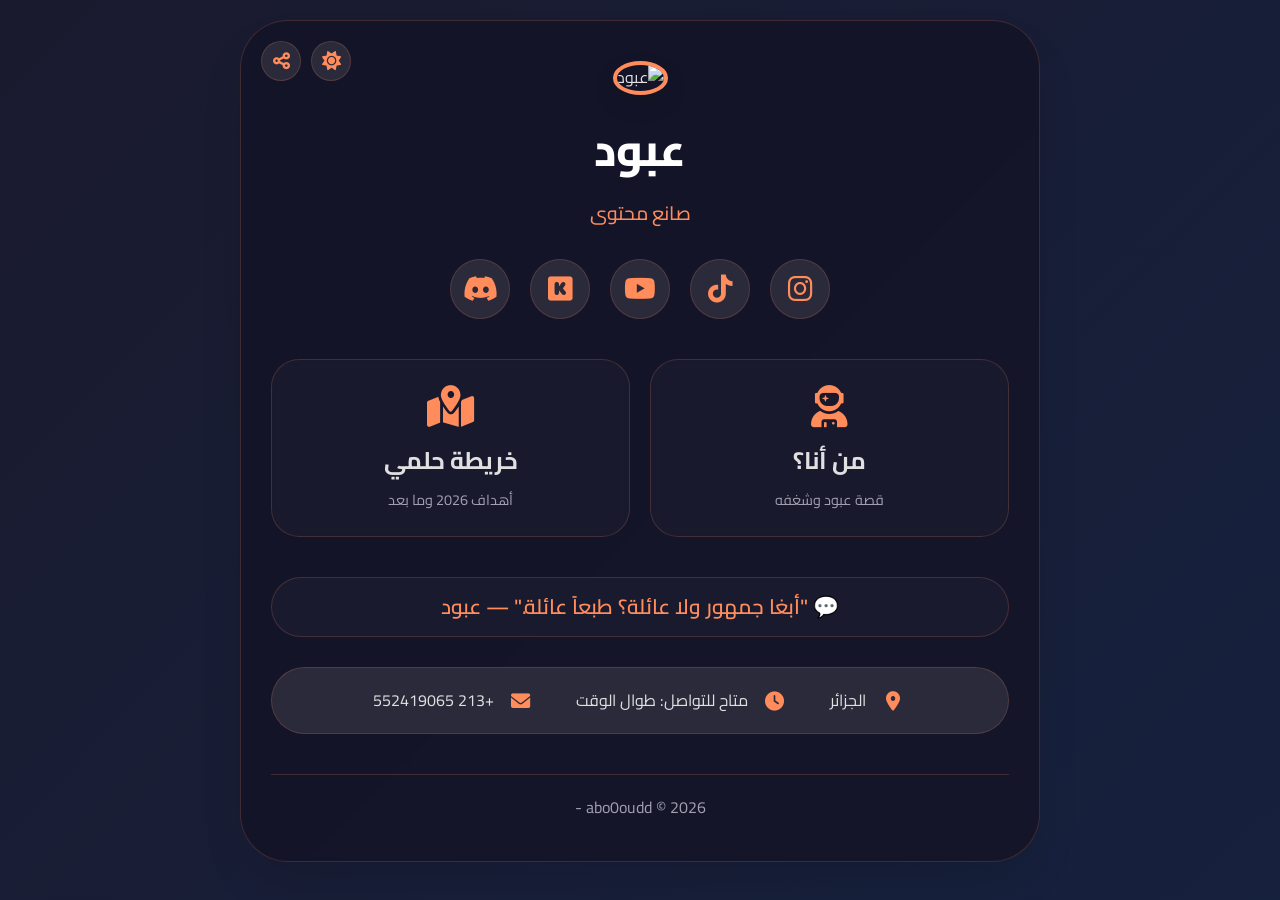
==== index.html @ 94b12038 "Update goal status and text in index.html" ====
<!DOCTYPE html>
<html lang="ar" dir="rtl">
<head>
    <meta charset="UTF-8">
    <meta name="viewport" content="width=device-width, initial-scale=1.0, maximum-scale=1.0, user-scalable=yes">
    <title>عبود • خريطة حلمي</title>
    <link rel="stylesheet" href="https://cdnjs.cloudflare.com/ajax/libs/font-awesome/6.0.0-beta3/css/all.min.css">
    <link href="https://fonts.googleapis.com/css2?family=Cairo:wght@300;400;500;600;700;800&display=swap" rel="stylesheet">
    <style>
        * {
            margin: 0;
            padding: 0;
            box-sizing: border-box;
            transition: background-color 0.3s ease, color 0.2s ease, border-color 0.2s ease;
        }

        :root {
            --bg-gradient-start: #f9f3e6;
            --bg-gradient-end: #fff5eb;
            --container-bg: rgba(255, 255, 255, 0.92);
            --text-color: #2d2a24;
            --title-color: #3b2a1f;
            --accent-color: #b87c4f;
            --accent-hover: #9b623c;
            --card-bg: rgba(255, 245, 237, 0.6);
            --card-border: #ffe0cf;
            --info-bg: #fef7f0;
            --footer-color: #9b8a78;
            --btn-bg: #fff5ed;
            --btn-hover-bg: #b87c4f;
            --btn-hover-color: white;
            --input-bg: white;
            --achieved-color: #2ecc71;
            --pending-color: #f39c12;
        }

        body.dark {
            --bg-gradient-start: #1a1a2e;
            --bg-gradient-end: #16213e;
            --container-bg: rgba(20, 20, 40, 0.9);
            --text-color: #e0e0e0;
            --title-color: #ffffff;
            --accent-color: #ff8c5a;
            --accent-hover: #ffaa77;
            --card-bg: rgba(30, 30, 50, 0.6);
            --card-border: #ff8c5a30;
            --info-bg: #2a2a3a;
            --footer-color: #a0a0b0;
            --btn-bg: #2a2a3a;
            --btn-hover-bg: #ff8c5a;
            --btn-hover-color: #1a1a2e;
            --input-bg: #2a2a3a;
            --achieved-color: #2ecc71;
            --pending-color: #f39c12;
        }

        body {
            font-family: 'Cairo', sans-serif;
            background: linear-gradient(135deg, var(--bg-gradient-start) 0%, var(--bg-gradient-end) 100%);
            color: var(--text-color);
            line-height: 1.6;
            min-height: 100vh;
            padding: 20px;
        }
        .container {
            max-width: 800px;
            margin: 0 auto;
            background: var(--container-bg);
            backdrop-filter: blur(2px);
            border-radius: 48px;
            padding: 40px 30px;
            box-shadow: 0 25px 50px -12px rgba(0, 0, 0, 0.15);
            border: 1px solid var(--card-border);
            position: relative;
        }
        .control-buttons {
            position: absolute;
            top: 20px;
            left: 20px;
            display: flex;
            gap: 10px;
            z-index: 10;
        }
        .ctrl-btn {
            background: var(--btn-bg);
            border: 1px solid var(--card-border);
            border-radius: 50%;
            width: 40px;
            height: 40px;
            display: flex;
            align-items: center;
            justify-content: center;
            cursor: pointer;
            transition: 0.2s;
            color: var(--accent-color);
            font-size: 1.2rem;
        }
        .ctrl-btn:hover {
            background: var(--btn-hover-bg);
            color: var(--btn-hover-color);
            transform: scale(1.05);
        }
        .toast-msg {
            position: fixed;
            bottom: 30px;
            left: 50%;
            transform: translateX(-50%);
            background: var(--accent-color);
            color: white;
            padding: 10px 20px;
            border-radius: 40px;
            font-size: 0.9rem;
            z-index: 1000;
            opacity: 0;
            transition: 0.3s;
            pointer-events: none;
            white-space: nowrap;
        }
        .toast-msg.show {
            opacity: 1;
            bottom: 50px;
        }
        .profile-img {
            text-align: center;
            margin-bottom: 20px;
        }
        .profile-img img {
            width: 130px;
            height: 130px;
            border-radius: 50%;
            object-fit: cover;
            border: 4px solid var(--accent-color);
            box-shadow: 0 10px 25px rgba(0,0,0,0.1);
        }
        .name {
            font-size: 2.8rem;
            font-weight: 800;
            text-align: center;
            color: var(--title-color);
            margin-bottom: 12px;
        }
        .title {
            text-align: center;
            font-size: 1.2rem;
            color: var(--accent-color);
            font-weight: 500;
            margin-bottom: 30px;
        }
        .symbol-buttons {
            display: flex;
            justify-content: center;
            gap: 20px;
            margin: 30px 0 40px;
            flex-wrap: wrap;
        }
        .symbol-btn {
            background: var(--btn-bg);
            width: 60px;
            height: 60px;
            border-radius: 30px;
            display: flex;
            align-items: center;
            justify-content: center;
            font-size: 28px;
            color: var(--accent-color);
            text-decoration: none;
            transition: 0.2s;
            border: 1px solid var(--card-border);
        }
        .symbol-btn:hover {
            transform: translateY(-5px);
            background: var(--btn-hover-bg);
            color: var(--btn-hover-color);
        }
        .sections-grid {
            display: grid;
            grid-template-columns: repeat(2, 1fr);
            gap: 20px;
            margin: 40px 0;
        }
        .section-card {
            background: var(--card-bg);
            backdrop-filter: blur(5px);
            border-radius: 28px;
            padding: 25px 15px;
            text-align: center;
            transition: 0.3s;
            border: 1px solid var(--card-border);
            text-decoration: none;
            color: var(--text-color);
            cursor: pointer;
        }
        .section-card:hover {
            transform: translateY(-8px);
            background: var(--container-bg);
            border-color: var(--accent-color);
        }
        .section-card i {
            font-size: 42px;
            color: var(--accent-color);
            margin-bottom: 15px;
        }
        .section-card h3 {
            font-size: 1.5rem;
            font-weight: 700;
            margin-bottom: 8px;
        }
        .section-card p {
            font-size: 0.9rem;
            color: var(--footer-color);
        }

        /* تصميم جديد لقائمة الأهداف */
        .dream-goals {
            list-style: none;
            padding: 0;
            margin: 20px 0 10px;
        }
        .dream-goals li {
            display: flex;
            align-items: center;
            gap: 15px;
            padding: 16px 20px;
            margin: 12px 0;
            border-radius: 20px;
            background: var(--card-bg);
            border: 1px solid var(--card-border);
            transition: 0.3s;
            font-size: 1.1rem;
            font-weight: 500;
            color: var(--text-color);
        }
        .dream-goals li:hover {
            transform: translateX(-5px);
            border-color: var(--accent-color);
        }
        .goal-icon {
            font-size: 1.8rem;
            min-width: 45px;
            text-align: center;
        }
        .goal-status {
            margin-right: auto;
            font-size: 1.2rem;
            font-weight: 700;
            padding: 4px 14px;
            border-radius: 30px;
            background: var(--btn-bg);
            border: 1px solid var(--card-border);
        }
        .goal-status.achieved {
            color: var(--achieved-color);
            border-color: var(--achieved-color);
            background: rgba(46, 204, 113, 0.15);
        }
        .goal-status.pending {
            color: var(--pending-color);
            border-color: var(--pending-color);
            background: rgba(243, 156, 18, 0.15);
        }
        .goal-text {
            flex: 1;
        }

        .page-signature {
            text-align: center;
            margin: 20px 0 30px;
            font-size: 1.3rem;
            font-weight: 600;
            color: var(--accent-color);
            background: var(--card-bg);
            padding: 12px;
            border-radius: 60px;
            border: 1px solid var(--card-border);
        }
        .info-row {
            display: flex;
            justify-content: center;
            gap: 40px;
            flex-wrap: wrap;
            margin: 30px 0 20px;
            background: var(--info-bg);
            padding: 20px 25px;
            border-radius: 40px;
            border: 1px solid var(--card-border);
        }
        .info-item {
            display: flex;
            align-items: center;
            gap: 12px;
            font-size: 1rem;
            color: var(--text-color);
        }
        .info-item i {
            color: var(--accent-color);
            font-size: 1.2rem;
            width: 30px;
            text-align: center;
        }
        .footer-note {
            text-align: center;
            margin-top: 40px;
            padding-top: 20px;
            border-top: 1px solid var(--card-border);
            color: var(--footer-color);
        }
        .modal-overlay {
            position: fixed;
            top: 0;
            left: 0;
            width: 100%;
            height: 100%;
            background: rgba(0, 0, 0, 0.7);
            backdrop-filter: blur(10px);
            z-index: 1000;
            display: flex;
            align-items: center;
            justify-content: center;
            visibility: hidden;
            opacity: 0;
            transition: all 0.3s ease;
        }
        .modal-overlay.active {
            visibility: visible;
            opacity: 1;
        }
        .modal-card {
            max-width: 550px;
            width: 90%;
            max-height: 85vh;
            overflow-y: auto;
            background: var(--container-bg);
            backdrop-filter: blur(15px);
            border-radius: 48px;
            padding: 30px;
            border: 1px solid var(--card-border);
            box-shadow: 0 30px 50px rgba(0,0,0,0.3);
            text-align: right;
            position: relative;
            animation: fadeInUp 0.3s ease;
            color: var(--text-color);
        }
        @keyframes fadeInUp {
            from { opacity: 0; transform: translateY(30px); }
            to { opacity: 1; transform: translateY(0); }
        }
        .modal-card h2 {
            font-size: 1.8rem;
            color: var(--accent-color);
            margin-bottom: 20px;
            border-right: 5px solid var(--accent-color);
            padding-right: 15px;
        }
        .modal-card p {
            margin-bottom: 15px;
            line-height: 1.8;
            font-size: 1rem;
        }
        .close-modal {
            position: absolute;
            top: 20px;
            left: 25px;
            background: var(--btn-bg);
            width: 40px;
            height: 40px;
            border-radius: 50%;
            display: flex;
            align-items: center;
            justify-content: center;
            font-size: 24px;
            color: var(--accent-color);
            cursor: pointer;
            transition: 0.2s;
            border: 1px solid var(--card-border);
        }
        .close-modal:hover {
            background: var(--accent-color);
            color: white;
        }
        .modal-subtitle {
            color: var(--footer-color);
            font-size: 0.95rem;
            margin-bottom: 20px;
            padding: 10px 15px;
            background: var(--info-bg);
            border-radius: 16px;
            border-right: 3px solid var(--accent-color);
        }
        .stats-summary {
            display: flex;
            gap: 15px;
            justify-content: center;
            margin-top: 20px;
            padding-top: 15px;
            border-top: 1px solid var(--card-border);
        }
        .stats-summary span {
            padding: 6px 18px;
            border-radius: 30px;
            font-size: 0.9rem;
            font-weight: 600;
        }
        .stats-achieved {
            background: rgba(46, 204, 113, 0.2);
            color: var(--achieved-color);
            border: 1px solid var(--achieved-color);
        }
        .stats-pending {
            background: rgba(243, 156, 18, 0.2);
            color: var(--pending-color);
            border: 1px solid var(--pending-color);
        }

        @media (max-width: 600px) {
            .container { padding: 25px 20px; }
            .name { font-size: 2rem; }
            .symbol-btn { width: 50px; height: 50px; font-size: 24px; }
            .sections-grid { grid-template-columns: 1fr; }
            .info-row { flex-direction: column; align-items: center; gap: 15px; }
            .modal-card { padding: 20px; }
            .modal-card h2 { font-size: 1.5rem; }
            .page-signature { font-size: 1rem; }
            .control-buttons { top: 15px; left: 15px; }
            .ctrl-btn { width: 35px; height: 35px; font-size: 1rem; }
            .dream-goals li {
                flex-wrap: wrap;
                gap: 10px;
                padding: 14px 16px;
                font-size: 0.95rem;
            }
            .goal-status { margin-right: 0; }
        }
    </style>
</head>
<body>
    <div class="container">
        <div class="control-buttons">
            <div class="ctrl-btn" id="themeToggle" title="الوضع الليلي/النهاري">
                <i class="fas fa-sun"></i>
            </div>
            <div class="ctrl-btn" id="sharePageBtn" title="مشاركة الصفحة">
                <i class="fas fa-share-alt"></i>
            </div>
        </div>

        <div class="profile-img">
            <img src="https://media.discordapp.net/attachments/1505156287837507584/1522039157856141312/Screenshot_2026-05-15_230207.png?ex=6a58d12d&is=6a577fad&hm=58184cc65aee6c8d6ef867ed0032ad244d992f7fd5884bc4886282d567d57640&=&format=webp&quality=lossless&width=265&height=265" alt="عبود">
        </div>

        <h1 class="name">عبود</h1>
        <div class="title">صانع محتوى</div>

        <div class="symbol-buttons">
            <a href="https://instagram.com/abo0oudd" target="_blank" class="symbol-btn" title="انستقرام"><i class="fab fa-instagram"></i></a>
            <a href="https://tiktok.com/@abo0oudd" target="_blank" class="symbol-btn" title="تيك توك"><i class="fab fa-tiktok"></i></a>
            <a href="https://youtube.com/@abo0oudd?si=5fE-HF7bX-xhn2FG" target="_blank" class="symbol-btn" title="يوتيوب"><i class="fab fa-youtube"></i></a>
            <a href="https://kick.com/abo0oudd" target="_blank" class="symbol-btn" title="كيك"><i class="fab fa-kickstarter"></i></a>
            <a href="https://discord.gg/7Wp4pXuuRX" target="_blank" class="symbol-btn" title="ديسكورد"><i class="fab fa-discord"></i></a>
        </div>

        <div class="sections-grid">
            <div id="aboutBtn" class="section-card">
                <i class="fas fa-user-astronaut"></i>
                <h3>من أنا؟</h3>
                <p>قصة عبود وشغفه</p>
            </div>
            <div id="dreamMapBtn" class="section-card">
                <i class="fas fa-map-marked-alt"></i>
                <h3>خريطة حلمي</h3>
                <p>أهداف 2026 وما بعد</p>
            </div>
        </div>

        <div class="page-signature">
            💬 "أبغا جمهور ولا عائلة؟ طبعاً عائلة." — عبود
        </div>

        <div class="info-row">
            <span class="info-item"><i class="fas fa-map-marker-alt"></i> الجزائر</span>
            <span class="info-item"><i class="fas fa-clock"></i> متاح للتواصل: طوال الوقت</span>
            <span class="info-item"><i class="fas fa-envelope"></i> +213 552419065</span>
        </div>

        <div class="footer-note">
            <span>abo0oudd © 2026 -</span>
        </div>
    </div>

    <!-- نافذة من أنا -->
    <div id="storyModal" class="modal-overlay">
        <div class="modal-card">
            <div class="close-modal" id="closeModalBtn">✕</div>
            <h2>📖 قصة عبود</h2>
            <p>منذ 2016 وأنا أعشق صناعة المحتوى. أول مقطع سويته في ماين كرافت كان يشاهده 3 أشخاص فقط.. وكنت أسعد إنسان بالدنيا.</p>
            <p>ماكنت أعرف المونتاج، ولا الخوارزميات، ولا حتى "فيس كام". كنت طفل يحب يصور ويضحك، وهذا كل شيء.</p>
            <p>سحبت فترة.. ركزت على تعلم المونتاج لحالي، بدون دورات ولا معلم.</p>
            <p>2019 سافرت تركيا، صورت فلوقات كثيرة.. لكن ما نزلت ولا مقطع. كنت أشاهدها أنا وحدي، أضحك على نفسي، وأعيد الكرات.</p>
            <p>2021 اشتريت لابتوب بسيط.. هنا تغير كل شيء.</p>
            <p>بدأت أتعلم البرمجة، وطورت مهاراتي في المونتاج، دخلت عالم جديد. رجعت لليوتيوب 2024، نزلت فيس كام.. لكن مافيه دعم. كنت أتوه، ماعرف وش الخوارزمية، كيف أجذب المشاهد، كيف أوصل.</p>
            <p>قلت: ساتعلم. درست كل شيء عن صناعة المحتوى.</p>
            <p>2025 سويت فيديوهين من أروع اللي صورت بحياتي. كنت طبيعي، ضحكت، تكلمت براحة، المونتاج ممتاز، الطاقة عالية. ماجابوا مشاهدات.. لكني كنت مرتاح. لأني عارف إني تطورت.</p>
            <p>ثم جاءت 2026.</p>
            <p>شخص أتابعه بإعجاب كبير: <strong>يحيى مالك</strong>. اكتشفته 2024، ومن يومها صار مصدر إلهامي. شفته وصل لأرقام عالية، ماشاء الله.. قلت ليش ما أحاول؟</p>
            <p>بديت في التيك توك والانستقرام. والآن؟ أتحسن يوم بعد يوم. الجمهور بدأ يلاحظ، وفيه ناس صارت تنتظر محتواي.</p>
            <p>أنا ماني واصل.. لكني في الطريق.</p>
            <p>وحلمي: أن مايصير متابعيني مجرد أرقام.. بل <strong>عائلة</strong>. عائلة تعرفني، وأعرفهم، نضحك سوى، ونسير سوى.</p>
            <p>لأن المحتوى بالنسبة لي مو بس فيديوهات.. هو حياة.</p>
            <p>أنا عبود. أحب اللعب، والتصوير. وأكيد تحبوني إذا عرفتوني.</p>
            <p>هذي قصتي للآن. والباقي بيصير.</p>
        </div>
    </div>

    <!-- نافذة خريطة حلمي - بتصميم جديد ومميز -->
    <div id="dreamModal" class="modal-overlay">
        <div class="modal-card">
            <div class="close-modal" id="closeDreamModalBtn">✕</div>
            <h2>🗺️ خريطة حلمي 2026</h2>
            <div class="modal-subtitle">
                🏆 رحلتي نحو تحقيق الأهداف — كل خطوة تقربني أكثر
            </div>

            <ul class="dream-goals">
                <li>
                    <span class="goal-icon">👥</span>
                    <span class="goal-text">2,000 متابع</span>
                    <span class="goal-status achieved">✅ تم</span>
                </li>
                <li>
                    <span class="goal-icon">👥</span>
                    <span class="goal-text">4,000 متابع</span>
                    <span class="goal-status achieved">✅ تم</span>
                </li>
                <li>
                    <span class="goal-icon">👥</span>
                    <span class="goal-text">6,000 متابع</span>
                    <span class="goal-status pending">⏳ قيد الإنجاز</span>
                </li>
                <li>
                    <span class="goal-icon">👥</span>
                    <span class="goal-text">8,000 متابع</span>
                    <span class="goal-status pending">⏳ قيد الإنجاز</span>
                </li>
                <li>
                    <span class="goal-icon">👥</span>
                    <span class="goal-text">10,000 متابع</span>
                    <span class="goal-status pending">⏳ قيد الإنجاز</span>
                </li>
                <li>
                    <span class="goal-icon">🎬</span>
                    <span class="goal-text">أول مليون مشاهدة</span>
                    <span class="goal-status achieved">✅ تم</span>
                </li>
                <li>
                    <span class="goal-icon">❤️</span>
                    <span class="goal-text">أول 50 ألف لايك</span>
                    <span class="goal-status pending">✅ تم</span>
                </li>
                <li>
                    <span class="goal-icon">❤️</span>
                    <span class="goal-text">أول 100 ألف لايك</span>
                    <span class="goal-status pending">⏳ قيد الإنجاز</span>
                </li>
                <li>
                    <span class="goal-icon">📢</span>
                    <span class="goal-text">أول إعلان</span>
                    <span class="goal-status pending">⏳ قيد الإنجاز</span>
                </li>
            </ul>

            <div class="stats-summary">
                <span class="stats-achieved">✅ تم تحقيق 3</span>
                <span class="stats-pending">⏳ متبقي 5</span>
            </div>
        </div>
    </div>

    <div id="toastMsg" class="toast-msg">✅ تم نسخ الرابط!</div>

    <script>
        document.addEventListener('DOMContentLoaded', function() {
            // === 1. الوضع الليلي هو الافتراضي ===
            document.body.classList.add('dark');
            localStorage.setItem('theme', 'dark');
            const themeToggle = document.getElementById('themeToggle');
            themeToggle.innerHTML = '<i class="fas fa-sun"></i>';

            themeToggle.addEventListener('click', function() {
                document.body.classList.toggle('dark');
                if (document.body.classList.contains('dark')) {
                    localStorage.setItem('theme', 'dark');
                    themeToggle.innerHTML = '<i class="fas fa-sun"></i>';
                } else {
                    localStorage.setItem('theme', 'light');
                    themeToggle.innerHTML = '<i class="fas fa-moon"></i>';
                }
            });

            // === 2. مشاركة الصفحة ===
            const shareBtn = document.getElementById('sharePageBtn');
            const toast = document.getElementById('toastMsg');
            shareBtn.addEventListener('click', function() {
                const url = window.location.href;
                if (navigator.clipboard) {
                    navigator.clipboard.writeText(url).then(function() {
                        toast.classList.add('show');
                        setTimeout(function() {
                            toast.classList.remove('show');
                        }, 2000);
                    }).catch(function() {
                        alert('تعذر نسخ الرابط، حاول يدوياً');
                    });
                } else {
                    alert('تعذر نسخ الرابط، حاول يدوياً');
                }
            });

            // === 3. نافذة "من أنا؟" ===
            const storyModal = document.getElementById('storyModal');
            const aboutBtn = document.getElementById('aboutBtn');
            const closeModalBtn = document.getElementById('closeModalBtn');

            aboutBtn.addEventListener('click', function(e) {
                e.preventDefault();
                storyModal.classList.add('active');
            });

            closeModalBtn.addEventListener('click', function() {
                storyModal.classList.remove('active');
            });

            // === 4. نافذة "خريطة حلمي" ===
            const dreamModal = document.getElementById('dreamModal');
            const dreamMapBtn = document.getElementById('dreamMapBtn');
            const closeDreamModalBtn = document.getElementById('closeDreamModalBtn');

            dreamMapBtn.addEventListener('click', function(e) {
                e.preventDefault();
                dreamModal.classList.add('active');
            });

            closeDreamModalBtn.addEventListener('click', function() {
                dreamModal.classList.remove('active');
            });

            // === 5. إغلاق النوافذ من الخارج ===
            window.addEventListener('click', function(e) {
                if (e.target === storyModal) {
                    storyModal.classList.remove('active');
                }
                if (e.target === dreamModal) {
                    dreamModal.classList.remove('active');
                }
            });
        });
    </script>
</body>
</html>
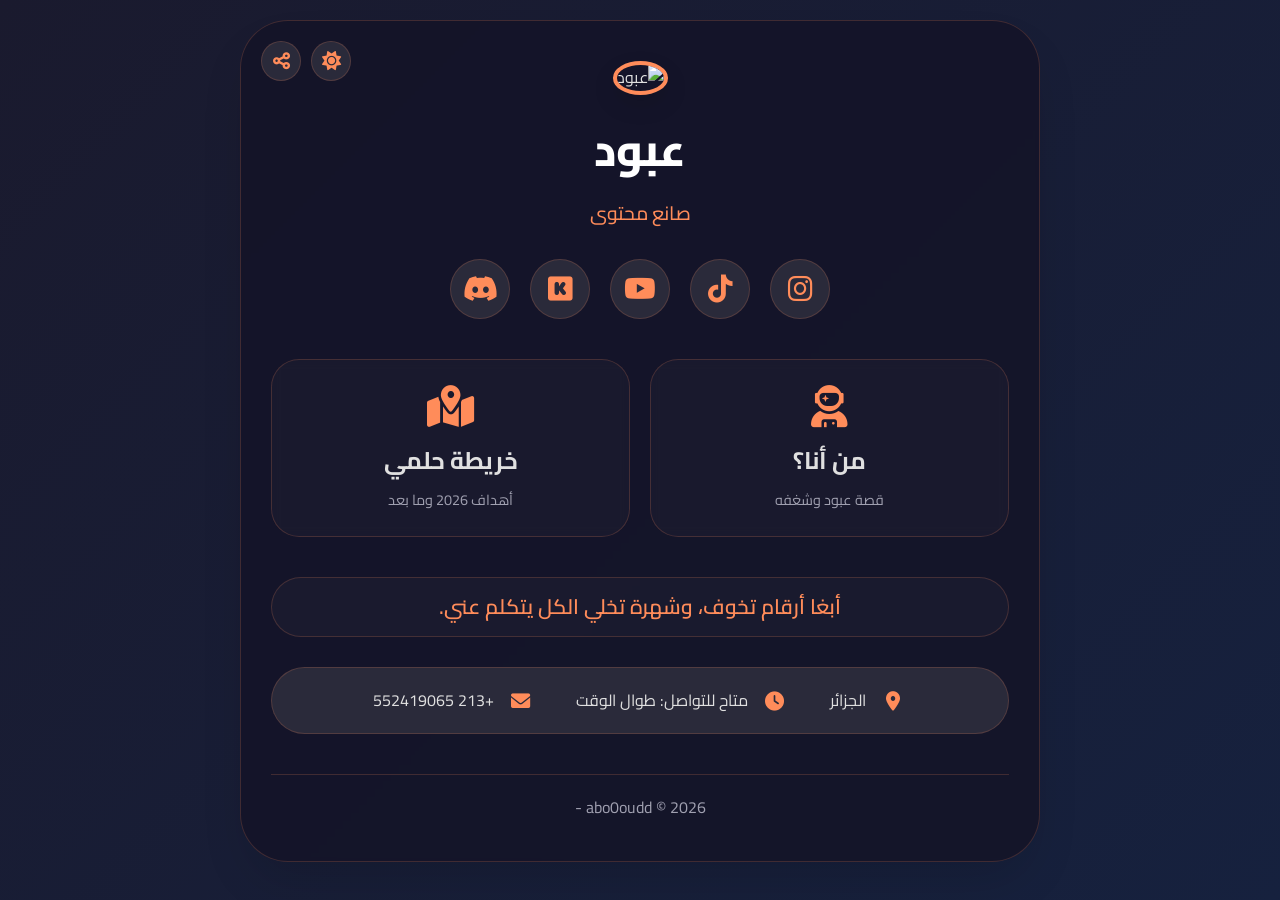
==== commit ac440812: "Update index.html" ====
--- a/index.html
+++ b/index.html
@@ -472,7 +472,7 @@
         </div>
 
         <div class="page-signature">
-            💬 "أبغا جمهور ولا عائلة؟ طبعاً عائلة." — عبود
+         أبغا أرقام تخوف، وشهرة تخلي الكل يتكلم عني.
         </div>
 
         <div class="info-row">
@@ -553,7 +553,7 @@
                 <li>
                     <span class="goal-icon">❤️</span>
                     <span class="goal-text">أول 50 ألف لايك</span>
-                    <span class="goal-status pending">✅ تم</span>
+                    <span class="goal-status achieved">✅ تم</span>
                 </li>
                 <li>
                     <span class="goal-icon">❤️</span>
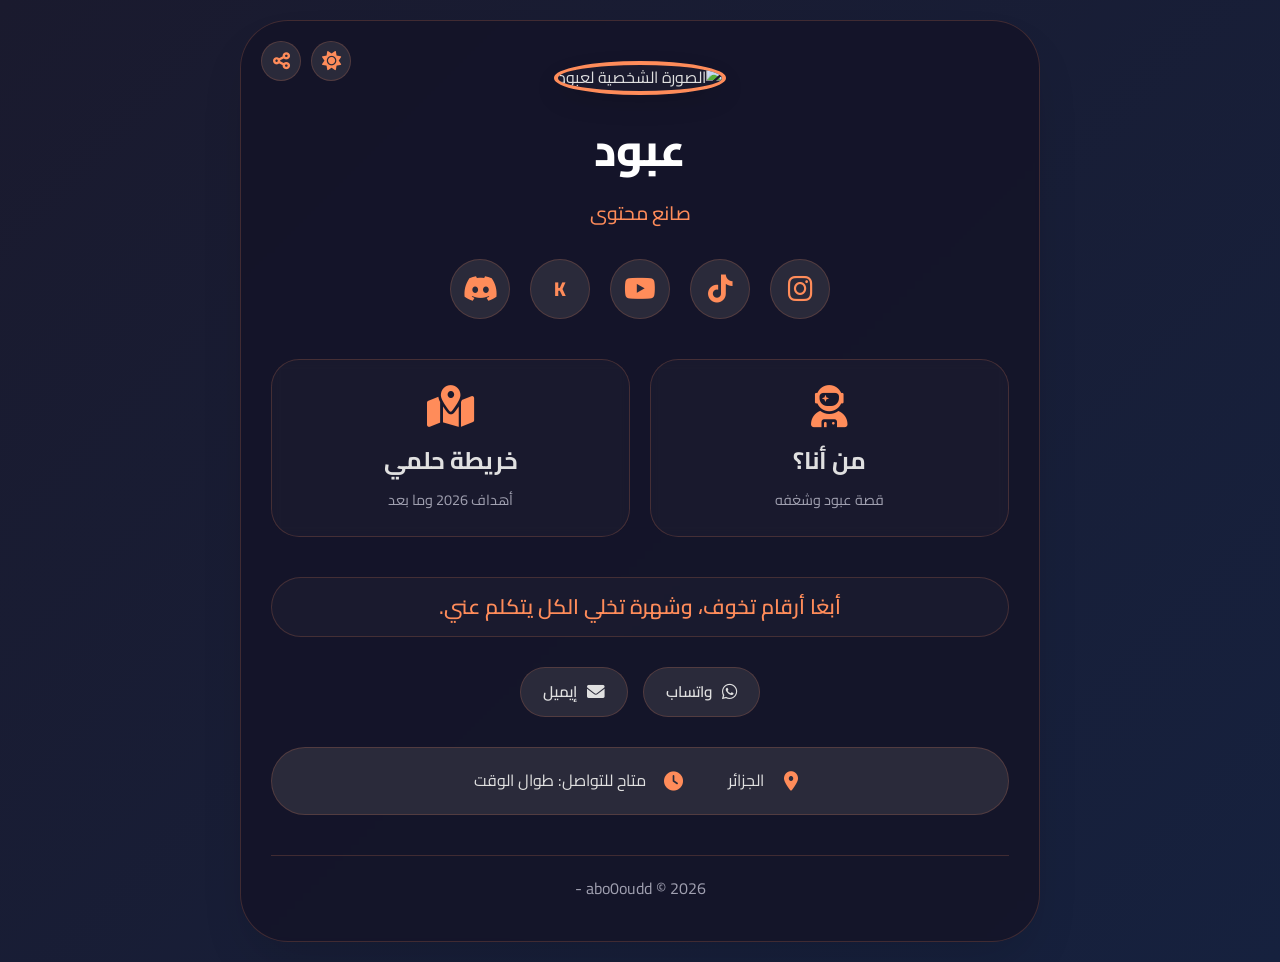
==== commit 793a2699: "Update index.html" ====
--- a/index.html
+++ b/index.html
@@ -4,6 +4,17 @@
     <meta charset="UTF-8">
     <meta name="viewport" content="width=device-width, initial-scale=1.0, maximum-scale=1.0, user-scalable=yes">
     <title>عبود • خريطة حلمي</title>
+
+    <!-- ===== Favicon ===== -->
+    <link rel="icon" href="favicon.png" type="image/png">
+
+    <!-- ===== Open Graph (معاينة المشاركة في واتساب/تويتر/ديسكورد...) ===== -->
+    <meta property="og:title" content="عبود • صانع محتوى">
+    <meta property="og:description" content="أبغا أرقام تخوف، وشهرة تخلي الكل يتكلم عني. تابع رحلتي وخريطة حلمي 2026.">
+    <meta property="og:image" content="https://i.postimg.cc/KcVqtCFL/image.png">
+    <meta property="og:type" content="website">
+    <meta name="twitter:card" content="summary_large_image">
+
     <link rel="stylesheet" href="https://cdnjs.cloudflare.com/ajax/libs/font-awesome/6.0.0-beta3/css/all.min.css">
     <link href="https://fonts.googleapis.com/css2?family=Cairo:wght@300;400;500;600;700;800&display=swap" rel="stylesheet">
     <style>
@@ -100,6 +111,13 @@
             color: var(--btn-hover-color);
             transform: scale(1.05);
         }
+        .ctrl-btn:focus-visible,
+        .symbol-btn:focus-visible,
+        .section-card:focus-visible,
+        .contact-btn:focus-visible {
+            outline: 3px solid var(--accent-color);
+            outline-offset: 3px;
+        }
         .toast-msg {
             position: fixed;
             bottom: 30px;
@@ -131,6 +149,7 @@
             object-fit: cover;
             border: 4px solid var(--accent-color);
             box-shadow: 0 10px 25px rgba(0,0,0,0.1);
+            background: var(--card-bg);
         }
         .name {
             font-size: 2.8rem;
@@ -171,6 +190,11 @@
             transform: translateY(-5px);
             background: var(--btn-hover-bg);
             color: var(--btn-hover-color);
+        }
+        .symbol-btn.kick-btn {
+            font-weight: 800;
+            font-size: 20px;
+            font-style: normal;
         }
         .sections-grid {
             display: grid;
@@ -210,7 +234,7 @@
             color: var(--footer-color);
         }
 
-        /* تصميم جديد لقائمة الأهداف */
+        /* قائمة الأهداف */
         .dream-goals {
             list-style: none;
             padding: 0;
@@ -297,6 +321,38 @@
             width: 30px;
             text-align: center;
         }
+
+        /* أزرار تواصل آمنة بدل عرض الرقم كنص */
+        .contact-actions {
+            display: flex;
+            justify-content: center;
+            gap: 15px;
+            flex-wrap: wrap;
+            margin: 25px 0 10px;
+        }
+        .contact-btn {
+            display: flex;
+            align-items: center;
+            gap: 10px;
+            padding: 12px 22px;
+            border-radius: 40px;
+            background: var(--btn-bg);
+            border: 1px solid var(--card-border);
+            color: var(--text-color);
+            text-decoration: none;
+            font-weight: 600;
+            font-size: 0.95rem;
+            transition: 0.2s;
+        }
+        .contact-btn:hover {
+            background: var(--btn-hover-bg);
+            color: var(--btn-hover-color);
+            transform: translateY(-3px);
+        }
+        .contact-btn i {
+            font-size: 1.1rem;
+        }
+
         .footer-note {
             text-align: center;
             margin-top: 40px;
@@ -429,42 +485,47 @@
                 font-size: 0.95rem;
             }
             .goal-status { margin-right: 0; }
+            .contact-btn { width: 100%; justify-content: center; }
+        }
+
+        @media (prefers-reduced-motion: reduce) {
+            * { animation: none !important; transition: none !important; }
         }
     </style>
 </head>
 <body>
     <div class="container">
         <div class="control-buttons">
-            <div class="ctrl-btn" id="themeToggle" title="الوضع الليلي/النهاري">
+            <div class="ctrl-btn" id="themeToggle" role="button" tabindex="0" aria-label="تبديل الوضع الليلي/النهاري" title="الوضع الليلي/النهاري">
                 <i class="fas fa-sun"></i>
             </div>
-            <div class="ctrl-btn" id="sharePageBtn" title="مشاركة الصفحة">
+            <div class="ctrl-btn" id="sharePageBtn" role="button" tabindex="0" aria-label="مشاركة الصفحة" title="مشاركة الصفحة">
                 <i class="fas fa-share-alt"></i>
             </div>
         </div>
 
         <div class="profile-img">
-            <img src="https://media.discordapp.net/attachments/1505156287837507584/1522039157856141312/Screenshot_2026-05-15_230207.png?ex=6a58d12d&is=6a577fad&hm=58184cc65aee6c8d6ef867ed0032ad244d992f7fd5884bc4886282d567d57640&=&format=webp&quality=lossless&width=265&height=265" alt="عبود">
+            <img src="https://i.postimg.cc/KcVqtCFL/image.png" alt="الصورة الشخصية لعبود">
         </div>
 
         <h1 class="name">عبود</h1>
         <div class="title">صانع محتوى</div>
 
         <div class="symbol-buttons">
-            <a href="https://instagram.com/abo0oudd" target="_blank" class="symbol-btn" title="انستقرام"><i class="fab fa-instagram"></i></a>
-            <a href="https://tiktok.com/@abo0oudd" target="_blank" class="symbol-btn" title="تيك توك"><i class="fab fa-tiktok"></i></a>
-            <a href="https://youtube.com/@abo0oudd?si=5fE-HF7bX-xhn2FG" target="_blank" class="symbol-btn" title="يوتيوب"><i class="fab fa-youtube"></i></a>
-            <a href="https://kick.com/abo0oudd" target="_blank" class="symbol-btn" title="كيك"><i class="fab fa-kickstarter"></i></a>
-            <a href="https://discord.gg/7Wp4pXuuRX" target="_blank" class="symbol-btn" title="ديسكورد"><i class="fab fa-discord"></i></a>
+            <a href="https://instagram.com/abo0oudd" target="_blank" rel="noopener noreferrer" class="symbol-btn" title="انستقرام" aria-label="انستقرام"><i class="fab fa-instagram"></i></a>
+            <a href="https://tiktok.com/@abo0oudd" target="_blank" rel="noopener noreferrer" class="symbol-btn" title="تيك توك" aria-label="تيك توك"><i class="fab fa-tiktok"></i></a>
+            <a href="https://youtube.com/@abo0oudd?si=5fE-HF7bX-xhn2FG" target="_blank" rel="noopener noreferrer" class="symbol-btn" title="يوتيوب" aria-label="يوتيوب"><i class="fab fa-youtube"></i></a>
+            <a href="https://kick.com/abo0oudd" target="_blank" rel="noopener noreferrer" class="symbol-btn kick-btn" title="كيك" aria-label="كيك">K</a>
+            <a href="https://discord.gg/7Wp4pXuuRX" target="_blank" rel="noopener noreferrer" class="symbol-btn" title="ديسكورد" aria-label="ديسكورد"><i class="fab fa-discord"></i></a>
         </div>
 
         <div class="sections-grid">
-            <div id="aboutBtn" class="section-card">
+            <div id="aboutBtn" class="section-card" role="button" tabindex="0">
                 <i class="fas fa-user-astronaut"></i>
                 <h3>من أنا؟</h3>
                 <p>قصة عبود وشغفه</p>
             </div>
-            <div id="dreamMapBtn" class="section-card">
+            <div id="dreamMapBtn" class="section-card" role="button" tabindex="0">
                 <i class="fas fa-map-marked-alt"></i>
                 <h3>خريطة حلمي</h3>
                 <p>أهداف 2026 وما بعد</p>
@@ -475,10 +536,19 @@
          أبغا أرقام تخوف، وشهرة تخلي الكل يتكلم عني.
         </div>
 
+        <!-- ===== أزرار تواصل آمنة بدل عرض الرقم كنص ===== -->
+        <div class="contact-actions">
+            <a href="https://wa.me/213552419065" target="_blank" rel="noopener noreferrer" class="contact-btn">
+                <i class="fab fa-whatsapp"></i> واتساب
+            </a>
+            <a href="mailto:contact@example.com" class="contact-btn">
+                <i class="fas fa-envelope"></i> إيميل
+            </a>
+        </div>
+
         <div class="info-row">
             <span class="info-item"><i class="fas fa-map-marker-alt"></i> الجزائر</span>
             <span class="info-item"><i class="fas fa-clock"></i> متاح للتواصل: طوال الوقت</span>
-            <span class="info-item"><i class="fas fa-envelope"></i> +213 552419065</span>
         </div>
 
         <div class="footer-note">
@@ -489,7 +559,7 @@
     <!-- نافذة من أنا -->
     <div id="storyModal" class="modal-overlay">
         <div class="modal-card">
-            <div class="close-modal" id="closeModalBtn">✕</div>
+            <div class="close-modal" id="closeModalBtn" role="button" tabindex="0" aria-label="إغلاق">✕</div>
             <h2>📖 قصة عبود</h2>
             <p>منذ 2016 وأنا أعشق صناعة المحتوى. أول مقطع سويته في ماين كرافت كان يشاهده 3 أشخاص فقط.. وكنت أسعد إنسان بالدنيا.</p>
             <p>ماكنت أعرف المونتاج، ولا الخوارزميات، ولا حتى "فيس كام". كنت طفل يحب يصور ويضحك، وهذا كل شيء.</p>
@@ -510,10 +580,10 @@
         </div>
     </div>
 
-    <!-- نافذة خريطة حلمي - بتصميم جديد ومميز -->
+    <!-- نافذة خريطة حلمي -->
     <div id="dreamModal" class="modal-overlay">
         <div class="modal-card">
-            <div class="close-modal" id="closeDreamModalBtn">✕</div>
+            <div class="close-modal" id="closeDreamModalBtn" role="button" tabindex="0" aria-label="إغلاق">✕</div>
             <h2>🗺️ خريطة حلمي 2026</h2>
             <div class="modal-subtitle">
                 🏆 رحلتي نحو تحقيق الأهداف — كل خطوة تقربني أكثر
@@ -568,50 +638,61 @@
             </ul>
 
             <div class="stats-summary">
-                <span class="stats-achieved">✅ تم تحقيق 3</span>
+                <span class="stats-achieved">✅ تم تحقيق 4</span>
                 <span class="stats-pending">⏳ متبقي 5</span>
             </div>
         </div>
     </div>
 
-    <div id="toastMsg" class="toast-msg">✅ تم نسخ الرابط!</div>
+    <div id="toastMsg" class="toast-msg" role="status" aria-live="polite">✅ تم نسخ الرابط!</div>
 
     <script>
         document.addEventListener('DOMContentLoaded', function() {
-            // === 1. الوضع الليلي هو الافتراضي ===
-            document.body.classList.add('dark');
-            localStorage.setItem('theme', 'dark');
+            // === 1. الوضع الليلي/النهاري — يقرأ القيمة المحفوظة بدل ما يفرض الوضع الليلي دايماً ===
             const themeToggle = document.getElementById('themeToggle');
-            themeToggle.innerHTML = '<i class="fas fa-sun"></i>';
-
-            themeToggle.addEventListener('click', function() {
-                document.body.classList.toggle('dark');
-                if (document.body.classList.contains('dark')) {
-                    localStorage.setItem('theme', 'dark');
+            const savedTheme = localStorage.getItem('theme') || 'dark'; // الافتراضي: ليلي أول مرة فقط
+
+            function applyTheme(theme) {
+                if (theme === 'dark') {
+                    document.body.classList.add('dark');
                     themeToggle.innerHTML = '<i class="fas fa-sun"></i>';
                 } else {
-                    localStorage.setItem('theme', 'light');
+                    document.body.classList.remove('dark');
                     themeToggle.innerHTML = '<i class="fas fa-moon"></i>';
                 }
+            }
+            applyTheme(savedTheme);
+
+            function toggleTheme() {
+                const isDark = document.body.classList.contains('dark');
+                const newTheme = isDark ? 'light' : 'dark';
+                applyTheme(newTheme);
+                localStorage.setItem('theme', newTheme);
+            }
+            themeToggle.addEventListener('click', toggleTheme);
+            themeToggle.addEventListener('keydown', function(e) {
+                if (e.key === 'Enter' || e.key === ' ') { e.preventDefault(); toggleTheme(); }
             });
 
             // === 2. مشاركة الصفحة ===
             const shareBtn = document.getElementById('sharePageBtn');
             const toast = document.getElementById('toastMsg');
-            shareBtn.addEventListener('click', function() {
+            function sharePage() {
                 const url = window.location.href;
                 if (navigator.clipboard) {
                     navigator.clipboard.writeText(url).then(function() {
                         toast.classList.add('show');
-                        setTimeout(function() {
-                            toast.classList.remove('show');
-                        }, 2000);
+                        setTimeout(function() { toast.classList.remove('show'); }, 2000);
                     }).catch(function() {
                         alert('تعذر نسخ الرابط، حاول يدوياً');
                     });
                 } else {
                     alert('تعذر نسخ الرابط، حاول يدوياً');
                 }
+            }
+            shareBtn.addEventListener('click', sharePage);
+            shareBtn.addEventListener('keydown', function(e) {
+                if (e.key === 'Enter' || e.key === ' ') { e.preventDefault(); sharePage(); }
             });
 
             // === 3. نافذة "من أنا؟" ===
@@ -619,13 +700,16 @@
             const aboutBtn = document.getElementById('aboutBtn');
             const closeModalBtn = document.getElementById('closeModalBtn');
 
-            aboutBtn.addEventListener('click', function(e) {
-                e.preventDefault();
-                storyModal.classList.add('active');
+            function openStory(e) { e.preventDefault(); storyModal.classList.add('active'); }
+            function closeStory() { storyModal.classList.remove('active'); }
+
+            aboutBtn.addEventListener('click', openStory);
+            aboutBtn.addEventListener('keydown', function(e) {
+                if (e.key === 'Enter' || e.key === ' ') { openStory(e); }
             });
-
-            closeModalBtn.addEventListener('click', function() {
-                storyModal.classList.remove('active');
+            closeModalBtn.addEventListener('click', closeStory);
+            closeModalBtn.addEventListener('keydown', function(e) {
+                if (e.key === 'Enter' || e.key === ' ') { closeStory(); }
             });
 
             // === 4. نافذة "خريطة حلمي" ===
@@ -633,23 +717,25 @@
             const dreamMapBtn = document.getElementById('dreamMapBtn');
             const closeDreamModalBtn = document.getElementById('closeDreamModalBtn');
 
-            dreamMapBtn.addEventListener('click', function(e) {
-                e.preventDefault();
-                dreamModal.classList.add('active');
+            function openDream(e) { e.preventDefault(); dreamModal.classList.add('active'); }
+            function closeDream() { dreamModal.classList.remove('active'); }
+
+            dreamMapBtn.addEventListener('click', openDream);
+            dreamMapBtn.addEventListener('keydown', function(e) {
+                if (e.key === 'Enter' || e.key === ' ') { openDream(e); }
             });
-
-            closeDreamModalBtn.addEventListener('click', function() {
-                dreamModal.classList.remove('active');
+            closeDreamModalBtn.addEventListener('click', closeDream);
+            closeDreamModalBtn.addEventListener('keydown', function(e) {
+                if (e.key === 'Enter' || e.key === ' ') { closeDream(); }
             });
 
-            // === 5. إغلاق النوافذ من الخارج ===
+            // === 5. إغلاق النوافذ من الخارج أو بزر Escape ===
             window.addEventListener('click', function(e) {
-                if (e.target === storyModal) {
-                    storyModal.classList.remove('active');
-                }
-                if (e.target === dreamModal) {
-                    dreamModal.classList.remove('active');
-                }
+                if (e.target === storyModal) closeStory();
+                if (e.target === dreamModal) closeDream();
+            });
+            window.addEventListener('keydown', function(e) {
+                if (e.key === 'Escape') { closeStory(); closeDream(); }
             });
         });
     </script>
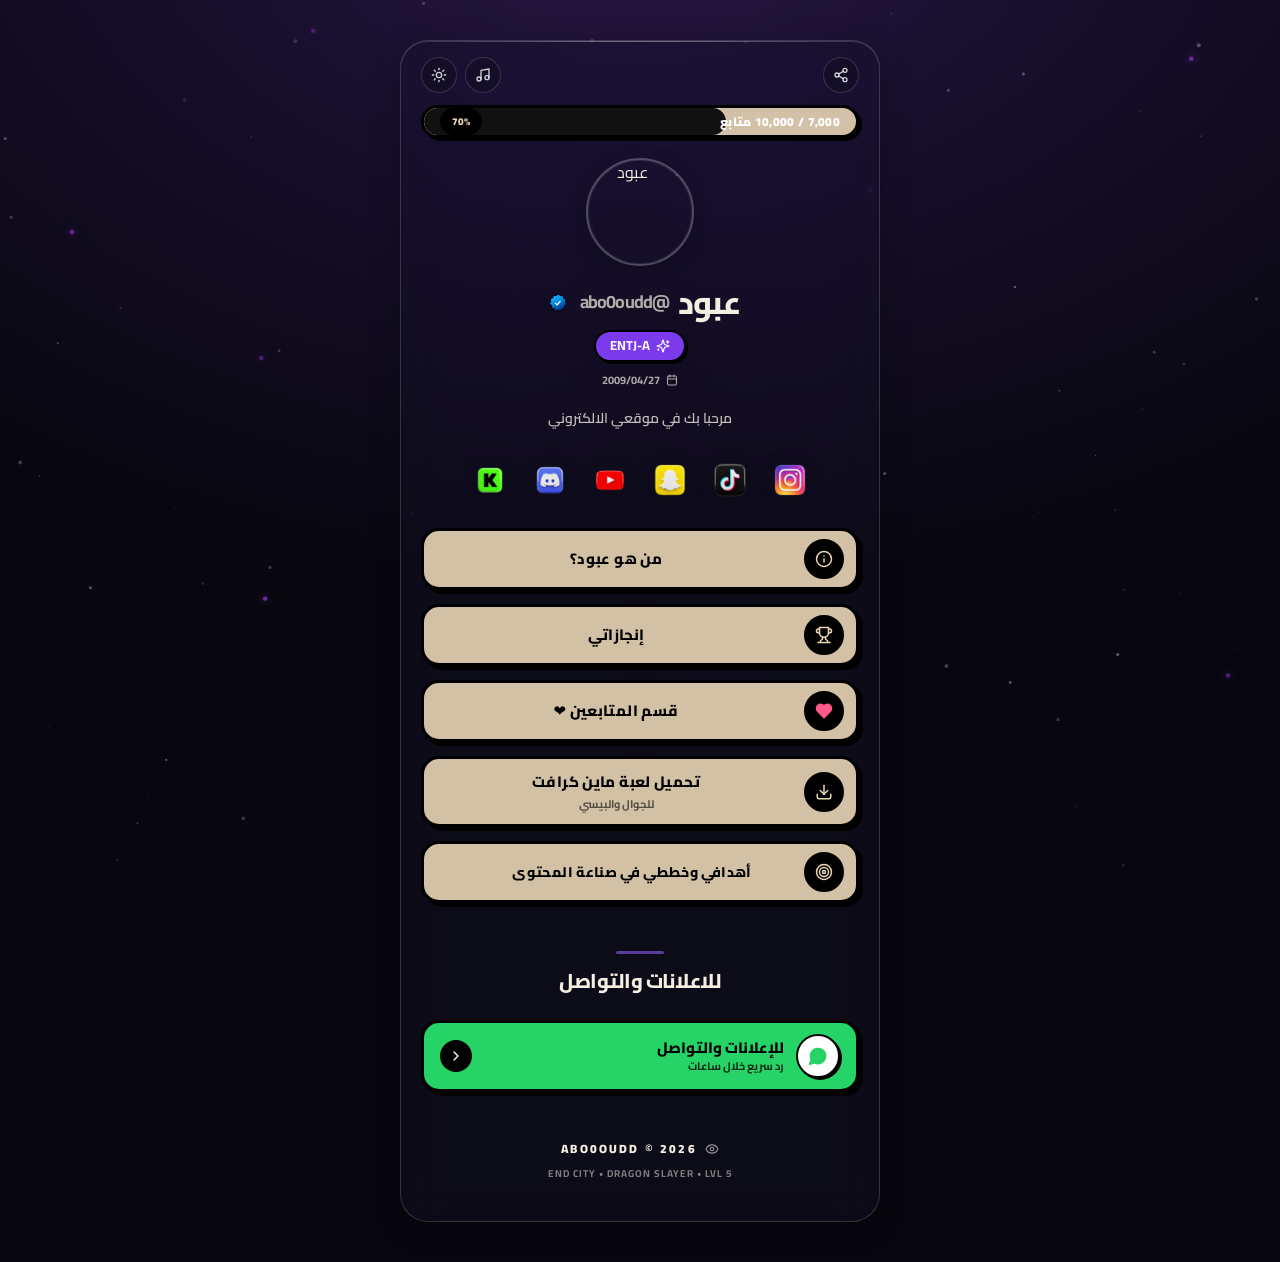
==== commit b9ccd6c3: "Add files via upload" ====
--- a/index.html
+++ b/index.html
@@ -1,743 +1,224 @@
 <!DOCTYPE html>
-<html lang="ar" dir="rtl">
+<html lang="en">
 <head>
-    <meta charset="UTF-8">
-    <meta name="viewport" content="width=device-width, initial-scale=1.0, maximum-scale=1.0, user-scalable=yes">
-    <title>عبود • خريطة حلمي</title>
-
-    <!-- ===== Favicon ===== -->
-    <link rel="icon" href="favicon.png" type="image/png">
-
-    <!-- ===== Open Graph (معاينة المشاركة في واتساب/تويتر/ديسكورد...) ===== -->
-    <meta property="og:title" content="عبود • صانع محتوى">
-    <meta property="og:description" content="أبغا أرقام تخوف، وشهرة تخلي الكل يتكلم عني. تابع رحلتي وخريطة حلمي 2026.">
-    <meta property="og:image" content="https://i.postimg.cc/KcVqtCFL/image.png">
-    <meta property="og:type" content="website">
-    <meta name="twitter:card" content="summary_large_image">
-
-    <link rel="stylesheet" href="https://cdnjs.cloudflare.com/ajax/libs/font-awesome/6.0.0-beta3/css/all.min.css">
-    <link href="https://fonts.googleapis.com/css2?family=Cairo:wght@300;400;500;600;700;800&display=swap" rel="stylesheet">
-    <style>
-        * {
-            margin: 0;
-            padding: 0;
-            box-sizing: border-box;
-            transition: background-color 0.3s ease, color 0.2s ease, border-color 0.2s ease;
-        }
-
-        :root {
-            --bg-gradient-start: #f9f3e6;
-            --bg-gradient-end: #fff5eb;
-            --container-bg: rgba(255, 255, 255, 0.92);
-            --text-color: #2d2a24;
-            --title-color: #3b2a1f;
-            --accent-color: #b87c4f;
-            --accent-hover: #9b623c;
-            --card-bg: rgba(255, 245, 237, 0.6);
-            --card-border: #ffe0cf;
-            --info-bg: #fef7f0;
-            --footer-color: #9b8a78;
-            --btn-bg: #fff5ed;
-            --btn-hover-bg: #b87c4f;
-            --btn-hover-color: white;
-            --input-bg: white;
-            --achieved-color: #2ecc71;
-            --pending-color: #f39c12;
-        }
-
-        body.dark {
-            --bg-gradient-start: #1a1a2e;
-            --bg-gradient-end: #16213e;
-            --container-bg: rgba(20, 20, 40, 0.9);
-            --text-color: #e0e0e0;
-            --title-color: #ffffff;
-            --accent-color: #ff8c5a;
-            --accent-hover: #ffaa77;
-            --card-bg: rgba(30, 30, 50, 0.6);
-            --card-border: #ff8c5a30;
-            --info-bg: #2a2a3a;
-            --footer-color: #a0a0b0;
-            --btn-bg: #2a2a3a;
-            --btn-hover-bg: #ff8c5a;
-            --btn-hover-color: #1a1a2e;
-            --input-bg: #2a2a3a;
-            --achieved-color: #2ecc71;
-            --pending-color: #f39c12;
-        }
-
-        body {
-            font-family: 'Cairo', sans-serif;
-            background: linear-gradient(135deg, var(--bg-gradient-start) 0%, var(--bg-gradient-end) 100%);
-            color: var(--text-color);
-            line-height: 1.6;
-            min-height: 100vh;
-            padding: 20px;
-        }
-        .container {
-            max-width: 800px;
-            margin: 0 auto;
-            background: var(--container-bg);
-            backdrop-filter: blur(2px);
-            border-radius: 48px;
-            padding: 40px 30px;
-            box-shadow: 0 25px 50px -12px rgba(0, 0, 0, 0.15);
-            border: 1px solid var(--card-border);
-            position: relative;
-        }
-        .control-buttons {
-            position: absolute;
-            top: 20px;
-            left: 20px;
-            display: flex;
-            gap: 10px;
-            z-index: 10;
-        }
-        .ctrl-btn {
-            background: var(--btn-bg);
-            border: 1px solid var(--card-border);
-            border-radius: 50%;
-            width: 40px;
-            height: 40px;
-            display: flex;
-            align-items: center;
-            justify-content: center;
-            cursor: pointer;
-            transition: 0.2s;
-            color: var(--accent-color);
-            font-size: 1.2rem;
-        }
-        .ctrl-btn:hover {
-            background: var(--btn-hover-bg);
-            color: var(--btn-hover-color);
-            transform: scale(1.05);
-        }
-        .ctrl-btn:focus-visible,
-        .symbol-btn:focus-visible,
-        .section-card:focus-visible,
-        .contact-btn:focus-visible {
-            outline: 3px solid var(--accent-color);
-            outline-offset: 3px;
-        }
-        .toast-msg {
-            position: fixed;
-            bottom: 30px;
-            left: 50%;
-            transform: translateX(-50%);
-            background: var(--accent-color);
-            color: white;
-            padding: 10px 20px;
-            border-radius: 40px;
-            font-size: 0.9rem;
-            z-index: 1000;
-            opacity: 0;
-            transition: 0.3s;
-            pointer-events: none;
-            white-space: nowrap;
-        }
-        .toast-msg.show {
-            opacity: 1;
-            bottom: 50px;
-        }
-        .profile-img {
-            text-align: center;
-            margin-bottom: 20px;
-        }
-        .profile-img img {
-            width: 130px;
-            height: 130px;
-            border-radius: 50%;
-            object-fit: cover;
-            border: 4px solid var(--accent-color);
-            box-shadow: 0 10px 25px rgba(0,0,0,0.1);
-            background: var(--card-bg);
-        }
-        .name {
-            font-size: 2.8rem;
-            font-weight: 800;
-            text-align: center;
-            color: var(--title-color);
-            margin-bottom: 12px;
-        }
-        .title {
-            text-align: center;
-            font-size: 1.2rem;
-            color: var(--accent-color);
-            font-weight: 500;
-            margin-bottom: 30px;
-        }
-        .symbol-buttons {
-            display: flex;
-            justify-content: center;
-            gap: 20px;
-            margin: 30px 0 40px;
-            flex-wrap: wrap;
-        }
-        .symbol-btn {
-            background: var(--btn-bg);
-            width: 60px;
-            height: 60px;
-            border-radius: 30px;
-            display: flex;
-            align-items: center;
-            justify-content: center;
-            font-size: 28px;
-            color: var(--accent-color);
-            text-decoration: none;
-            transition: 0.2s;
-            border: 1px solid var(--card-border);
-        }
-        .symbol-btn:hover {
-            transform: translateY(-5px);
-            background: var(--btn-hover-bg);
-            color: var(--btn-hover-color);
-        }
-        .symbol-btn.kick-btn {
-            font-weight: 800;
-            font-size: 20px;
-            font-style: normal;
-        }
-        .sections-grid {
-            display: grid;
-            grid-template-columns: repeat(2, 1fr);
-            gap: 20px;
-            margin: 40px 0;
-        }
-        .section-card {
-            background: var(--card-bg);
-            backdrop-filter: blur(5px);
-            border-radius: 28px;
-            padding: 25px 15px;
-            text-align: center;
-            transition: 0.3s;
-            border: 1px solid var(--card-border);
-            text-decoration: none;
-            color: var(--text-color);
-            cursor: pointer;
-        }
-        .section-card:hover {
-            transform: translateY(-8px);
-            background: var(--container-bg);
-            border-color: var(--accent-color);
-        }
-        .section-card i {
-            font-size: 42px;
-            color: var(--accent-color);
-            margin-bottom: 15px;
-        }
-        .section-card h3 {
-            font-size: 1.5rem;
-            font-weight: 700;
-            margin-bottom: 8px;
-        }
-        .section-card p {
-            font-size: 0.9rem;
-            color: var(--footer-color);
-        }
-
-        /* قائمة الأهداف */
-        .dream-goals {
-            list-style: none;
-            padding: 0;
-            margin: 20px 0 10px;
-        }
-        .dream-goals li {
-            display: flex;
-            align-items: center;
-            gap: 15px;
-            padding: 16px 20px;
-            margin: 12px 0;
-            border-radius: 20px;
-            background: var(--card-bg);
-            border: 1px solid var(--card-border);
-            transition: 0.3s;
-            font-size: 1.1rem;
-            font-weight: 500;
-            color: var(--text-color);
-        }
-        .dream-goals li:hover {
-            transform: translateX(-5px);
-            border-color: var(--accent-color);
-        }
-        .goal-icon {
-            font-size: 1.8rem;
-            min-width: 45px;
-            text-align: center;
-        }
-        .goal-status {
-            margin-right: auto;
-            font-size: 1.2rem;
-            font-weight: 700;
-            padding: 4px 14px;
-            border-radius: 30px;
-            background: var(--btn-bg);
-            border: 1px solid var(--card-border);
-        }
-        .goal-status.achieved {
-            color: var(--achieved-color);
-            border-color: var(--achieved-color);
-            background: rgba(46, 204, 113, 0.15);
-        }
-        .goal-status.pending {
-            color: var(--pending-color);
-            border-color: var(--pending-color);
-            background: rgba(243, 156, 18, 0.15);
-        }
-        .goal-text {
-            flex: 1;
-        }
-
-        .page-signature {
-            text-align: center;
-            margin: 20px 0 30px;
-            font-size: 1.3rem;
-            font-weight: 600;
-            color: var(--accent-color);
-            background: var(--card-bg);
-            padding: 12px;
-            border-radius: 60px;
-            border: 1px solid var(--card-border);
-        }
-        .info-row {
-            display: flex;
-            justify-content: center;
-            gap: 40px;
-            flex-wrap: wrap;
-            margin: 30px 0 20px;
-            background: var(--info-bg);
-            padding: 20px 25px;
-            border-radius: 40px;
-            border: 1px solid var(--card-border);
-        }
-        .info-item {
-            display: flex;
-            align-items: center;
-            gap: 12px;
-            font-size: 1rem;
-            color: var(--text-color);
-        }
-        .info-item i {
-            color: var(--accent-color);
-            font-size: 1.2rem;
-            width: 30px;
-            text-align: center;
-        }
-
-        /* أزرار تواصل آمنة بدل عرض الرقم كنص */
-        .contact-actions {
-            display: flex;
-            justify-content: center;
-            gap: 15px;
-            flex-wrap: wrap;
-            margin: 25px 0 10px;
-        }
-        .contact-btn {
-            display: flex;
-            align-items: center;
-            gap: 10px;
-            padding: 12px 22px;
-            border-radius: 40px;
-            background: var(--btn-bg);
-            border: 1px solid var(--card-border);
-            color: var(--text-color);
-            text-decoration: none;
-            font-weight: 600;
-            font-size: 0.95rem;
-            transition: 0.2s;
-        }
-        .contact-btn:hover {
-            background: var(--btn-hover-bg);
-            color: var(--btn-hover-color);
-            transform: translateY(-3px);
-        }
-        .contact-btn i {
-            font-size: 1.1rem;
-        }
-
-        .footer-note {
-            text-align: center;
-            margin-top: 40px;
-            padding-top: 20px;
-            border-top: 1px solid var(--card-border);
-            color: var(--footer-color);
-        }
-        .modal-overlay {
-            position: fixed;
-            top: 0;
-            left: 0;
-            width: 100%;
-            height: 100%;
-            background: rgba(0, 0, 0, 0.7);
-            backdrop-filter: blur(10px);
-            z-index: 1000;
-            display: flex;
-            align-items: center;
-            justify-content: center;
-            visibility: hidden;
-            opacity: 0;
-            transition: all 0.3s ease;
-        }
-        .modal-overlay.active {
-            visibility: visible;
-            opacity: 1;
-        }
-        .modal-card {
-            max-width: 550px;
-            width: 90%;
-            max-height: 85vh;
-            overflow-y: auto;
-            background: var(--container-bg);
-            backdrop-filter: blur(15px);
-            border-radius: 48px;
-            padding: 30px;
-            border: 1px solid var(--card-border);
-            box-shadow: 0 30px 50px rgba(0,0,0,0.3);
-            text-align: right;
-            position: relative;
-            animation: fadeInUp 0.3s ease;
-            color: var(--text-color);
-        }
-        @keyframes fadeInUp {
-            from { opacity: 0; transform: translateY(30px); }
-            to { opacity: 1; transform: translateY(0); }
-        }
-        .modal-card h2 {
-            font-size: 1.8rem;
-            color: var(--accent-color);
-            margin-bottom: 20px;
-            border-right: 5px solid var(--accent-color);
-            padding-right: 15px;
-        }
-        .modal-card p {
-            margin-bottom: 15px;
-            line-height: 1.8;
-            font-size: 1rem;
-        }
-        .close-modal {
-            position: absolute;
-            top: 20px;
-            left: 25px;
-            background: var(--btn-bg);
-            width: 40px;
-            height: 40px;
-            border-radius: 50%;
-            display: flex;
-            align-items: center;
-            justify-content: center;
-            font-size: 24px;
-            color: var(--accent-color);
-            cursor: pointer;
-            transition: 0.2s;
-            border: 1px solid var(--card-border);
-        }
-        .close-modal:hover {
-            background: var(--accent-color);
-            color: white;
-        }
-        .modal-subtitle {
-            color: var(--footer-color);
-            font-size: 0.95rem;
-            margin-bottom: 20px;
-            padding: 10px 15px;
-            background: var(--info-bg);
-            border-radius: 16px;
-            border-right: 3px solid var(--accent-color);
-        }
-        .stats-summary {
-            display: flex;
-            gap: 15px;
-            justify-content: center;
-            margin-top: 20px;
-            padding-top: 15px;
-            border-top: 1px solid var(--card-border);
-        }
-        .stats-summary span {
-            padding: 6px 18px;
-            border-radius: 30px;
-            font-size: 0.9rem;
-            font-weight: 600;
-        }
-        .stats-achieved {
-            background: rgba(46, 204, 113, 0.2);
-            color: var(--achieved-color);
-            border: 1px solid var(--achieved-color);
-        }
-        .stats-pending {
-            background: rgba(243, 156, 18, 0.2);
-            color: var(--pending-color);
-            border: 1px solid var(--pending-color);
-        }
-
-        @media (max-width: 600px) {
-            .container { padding: 25px 20px; }
-            .name { font-size: 2rem; }
-            .symbol-btn { width: 50px; height: 50px; font-size: 24px; }
-            .sections-grid { grid-template-columns: 1fr; }
-            .info-row { flex-direction: column; align-items: center; gap: 15px; }
-            .modal-card { padding: 20px; }
-            .modal-card h2 { font-size: 1.5rem; }
-            .page-signature { font-size: 1rem; }
-            .control-buttons { top: 15px; left: 15px; }
-            .ctrl-btn { width: 35px; height: 35px; font-size: 1rem; }
-            .dream-goals li {
-                flex-wrap: wrap;
-                gap: 10px;
-                padding: 14px 16px;
-                font-size: 0.95rem;
-            }
-            .goal-status { margin-right: 0; }
-            .contact-btn { width: 100%; justify-content: center; }
-        }
-
-        @media (prefers-reduced-motion: reduce) {
-            * { animation: none !important; transition: none !important; }
-        }
-    </style>
+  <meta charset="UTF-8">
+  <meta name="viewport" content="width=device-width, initial-scale=1">
+  <title>React Artifact</title>
+  <style>*,:after,:before{--tw-border-spacing-x:0;--tw-border-spacing-y:0;--tw-translate-x:0;--tw-translate-y:0;--tw-rotate:0;--tw-skew-x:0;--tw-skew-y:0;--tw-scale-x:1;--tw-scale-y:1;--tw-pan-x: ;--tw-pan-y: ;--tw-pinch-zoom: ;--tw-scroll-snap-strictness:proximity;--tw-gradient-from-position: ;--tw-gradient-via-position: ;--tw-gradient-to-position: ;--tw-ordinal: ;--tw-slashed-zero: ;--tw-numeric-figure: ;--tw-numeric-spacing: ;--tw-numeric-fraction: ;--tw-ring-inset: ;--tw-ring-offset-width:0px;--tw-ring-offset-color:#fff;--tw-ring-color:rgba(59,130,246,.5);--tw-ring-offset-shadow:0 0 #0000;--tw-ring-shadow:0 0 #0000;--tw-shadow:0 0 #0000;--tw-shadow-colored:0 0 #0000;--tw-blur: ;--tw-brightness: ;--tw-contrast: ;--tw-grayscale: ;--tw-hue-rotate: ;--tw-invert: ;--tw-saturate: ;--tw-sepia: ;--tw-drop-shadow: ;--tw-backdrop-blur: ;--tw-backdrop-brightness: ;--tw-backdrop-contrast: ;--tw-backdrop-grayscale: ;--tw-backdrop-hue-rotate: ;--tw-backdrop-invert: ;--tw-backdrop-opacity: ;--tw-backdrop-saturate: ;--tw-backdrop-sepia: ;--tw-contain-size: ;--tw-contain-layout: ;--tw-contain-paint: ;--tw-contain-style: }::backdrop{--tw-border-spacing-x:0;--tw-border-spacing-y:0;--tw-translate-x:0;--tw-translate-y:0;--tw-rotate:0;--tw-skew-x:0;--tw-skew-y:0;--tw-scale-x:1;--tw-scale-y:1;--tw-pan-x: ;--tw-pan-y: ;--tw-pinch-zoom: ;--tw-scroll-snap-strictness:proximity;--tw-gradient-from-position: ;--tw-gradient-via-position: ;--tw-gradient-to-position: ;--tw-ordinal: ;--tw-slashed-zero: ;--tw-numeric-figure: ;--tw-numeric-spacing: ;--tw-numeric-fraction: ;--tw-ring-inset: ;--tw-ring-offset-width:0px;--tw-ring-offset-color:#fff;--tw-ring-color:rgba(59,130,246,.5);--tw-ring-offset-shadow:0 0 #0000;--tw-ring-shadow:0 0 #0000;--tw-shadow:0 0 #0000;--tw-shadow-colored:0 0 #0000;--tw-blur: ;--tw-brightness: ;--tw-contrast: ;--tw-grayscale: ;--tw-hue-rotate: ;--tw-invert: ;--tw-saturate: ;--tw-sepia: ;--tw-drop-shadow: ;--tw-backdrop-blur: ;--tw-backdrop-brightness: ;--tw-backdrop-contrast: ;--tw-backdrop-grayscale: ;--tw-backdrop-hue-rotate: ;--tw-backdrop-invert: ;--tw-backdrop-opacity: ;--tw-backdrop-saturate: ;--tw-backdrop-sepia: ;--tw-contain-size: ;--tw-contain-layout: ;--tw-contain-paint: ;--tw-contain-style: }/*! tailwindcss v3.4.18 | MIT License | https://tailwindcss.com*/*,:after,:before{box-sizing:border-box;border:0 solid #e5e7eb}:after,:before{--tw-content:""}:host,html{line-height:1.5;-webkit-text-size-adjust:100%;-moz-tab-size:4;-o-tab-size:4;tab-size:4;font-family:ui-sans-serif,system-ui,sans-serif,Apple Color Emoji,Segoe UI Emoji,Segoe UI Symbol,Noto Color Emoji;font-feature-settings:normal;font-variation-settings:normal;-webkit-tap-highlight-color:transparent}body{line-height:inherit}hr{height:0;color:inherit;border-top-width:1px}abbr:where([title]){-webkit-text-decoration:underline dotted;text-decoration:underline dotted}h1,h2,h3,h4,h5,h6{font-size:inherit;font-weight:inherit}a{color:inherit;text-decoration:inherit}b,strong{font-weight:bolder}code,kbd,pre,samp{font-family:ui-monospace,SFMono-Regular,Menlo,Monaco,Consolas,Liberation Mono,Courier New,monospace;font-feature-settings:normal;font-variation-settings:normal;font-size:1em}small{font-size:80%}sub,sup{font-size:75%;line-height:0;position:relative;vertical-align:baseline}sub{bottom:-.25em}sup{top:-.5em}table{text-indent:0;border-color:inherit;border-collapse:collapse}button,input,optgroup,select,textarea{font-family:inherit;font-feature-settings:inherit;font-variation-settings:inherit;font-size:100%;font-weight:inherit;line-height:inherit;letter-spacing:inherit;color:inherit;margin:0;padding:0}button,select{text-transform:none}button,input:where([type=button]),input:where([type=reset]),input:where([type=submit]){-webkit-appearance:button;background-color:transparent;background-image:none}:-moz-focusring{outline:auto}:-moz-ui-invalid{box-shadow:none}progress{vertical-align:baseline}::-webkit-inner-spin-button,::-webkit-outer-spin-button{height:auto}[type=search]{-webkit-appearance:textfield;outline-offset:-2px}::-webkit-search-decoration{-webkit-appearance:none}::-webkit-file-upload-button{-webkit-appearance:button;font:inherit}summary{display:list-item}blockquote,dd,dl,figure,h1,h2,h3,h4,h5,h6,hr,p,pre{margin:0}fieldset{margin:0}fieldset,legend{padding:0}menu,ol,ul{list-style:none;margin:0;padding:0}dialog{padding:0}textarea{resize:vertical}input::-moz-placeholder,textarea::-moz-placeholder{opacity:1;color:#9ca3af}input::placeholder,textarea::placeholder{opacity:1;color:#9ca3af}[role=button],button{cursor:pointer}:disabled{cursor:default}audio,canvas,embed,iframe,img,object,svg,video{display:block;vertical-align:middle}img,video{max-width:100%;height:auto}[hidden]:where(:not([hidden=until-found])){display:none}.container{width:100%}@media (min-width:640px){.container{max-width:640px}}@media (min-width:768px){.container{max-width:768px}}@media (min-width:1024px){.container{max-width:1024px}}@media (min-width:1280px){.container{max-width:1280px}}@media (min-width:1536px){.container{max-width:1536px}}.pointer-events-none{pointer-events:none}.fixed{position:fixed}.absolute{position:absolute}.relative{position:relative}.inset-0{inset:0}.inset-x-0{left:0;right:0}.bottom-0{bottom:0}.bottom-2{bottom:.5rem}.bottom-6{bottom:1.5rem}.bottom-\[10\%\]{bottom:10%}.bottom-\[14\%\]{bottom:14%}.bottom-\[18\%\]{bottom:18%}.bottom-\[22\%\]{bottom:22%}.bottom-\[26\%\]{bottom:26%}.bottom-\[28\%\]{bottom:28%}.left-0{left:0}.left-1\/2{left:50%}.left-4{left:1rem}.left-6{left:1.5rem}.left-\[14px\]{left:14px}.left-\[18\%\]{left:18%}.left-\[20px\]{left:20px}.left-\[4\%\]{left:4%}.left-\[48\%\]{left:48%}.left-\[52\%\]{left:52%}.left-\[6px\]{left:6px}.left-\[8px\]{left:8px}.left-\[9\%\]{left:9%}.right-0{right:0}.right-2{right:.5rem}.right-6{right:1.5rem}.right-\[14\%\]{right:14%}.right-\[14px\]{right:14px}.right-\[20px\]{right:20px}.right-\[24\%\]{right:24%}.right-\[6\%\]{right:6%}.right-\[6px\]{right:6px}.right-\[8px\]{right:8px}.top-0{top:0}.top-4{top:1rem}.top-\[10px\]{top:10px}.top-\[34px\]{top:34px}.top-\[52px\]{top:52px}.top-\[62px\]{top:62px}.top-\[6px\]{top:6px}.top-\[94px\]{top:94px}.z-10{z-index:10}.z-50{z-index:50}.z-\[100\]{z-index:100}.z-\[1\]{z-index:1}.z-\[4\]{z-index:4}.z-\[60\]{z-index:60}.mx-auto{margin-left:auto;margin-right:auto}.mb-2{margin-bottom:.5rem}.mb-3{margin-bottom:.75rem}.mb-4{margin-bottom:1rem}.mb-5{margin-bottom:1.25rem}.mb-6{margin-bottom:1.5rem}.ml-1{margin-left:.25rem}.mt-0\.5{margin-top:.125rem}.mt-1{margin-top:.25rem}.mt-1\.5{margin-top:.375rem}.mt-12{margin-top:3rem}.mt-2{margin-top:.5rem}.mt-3{margin-top:.75rem}.mt-4{margin-top:1rem}.mt-5{margin-top:1.25rem}.mt-6{margin-top:1.5rem}.inline-block{display:inline-block}.inline{display:inline}.flex{display:flex}.inline-flex{display:inline-flex}.grid{display:grid}.h-1\.5{height:.375rem}.h-10{height:2.5rem}.h-11{height:2.75rem}.h-12{height:3rem}.h-2{height:.5rem}.h-20{height:5rem}.h-4{height:1rem}.h-6{height:1.5rem}.h-8{height:2rem}.h-9{height:2.25rem}.h-\[108px\]{height:108px}.h-\[14\%\]{height:14%}.h-\[140px\]{height:140px}.h-\[14px\]{height:14px}.h-\[14vw\]{height:14vw}.h-\[16vw\]{height:16vw}.h-\[18\%\]{height:18%}.h-\[1px\]{height:1px}.h-\[22\%\]{height:22%}.h-\[22px\]{height:22px}.h-\[22vw\]{height:22vw}.h-\[260px\]{height:260px}.h-\[26vw\]{height:26vw}.h-\[28px\]{height:28px}.h-\[34px\]{height:34px}.h-\[3px\]{height:3px}.h-\[48px\]{height:48px}.h-\[62px\]{height:62px}.h-\[700px\]{height:700px}.h-\[72px\]{height:72px}.h-full{height:100%}.max-h-\[140px\]{max-height:140px}.max-h-\[160px\]{max-height:160px}.max-h-\[220px\]{max-height:220px}.max-h-\[260px\]{max-height:260px}.max-h-\[90vh\]{max-height:90vh}.min-h-screen{min-height:100vh}.w-1\.5{width:.375rem}.w-10{width:2.5rem}.w-11{width:2.75rem}.w-12{width:3rem}.w-2{width:.5rem}.w-4{width:1rem}.w-6{width:1.5rem}.w-8{width:2rem}.w-9{width:2.25rem}.w-\[108px\]{width:108px}.w-\[110px\]{width:110px}.w-\[12px\]{width:12px}.w-\[14px\]{width:14px}.w-\[14vw\]{width:14vw}.w-\[16vw\]{width:16vw}.w-\[200px\]{width:200px}.w-\[22vw\]{width:22vw}.w-\[26vw\]{width:26vw}.w-\[28px\]{width:28px}.w-\[3\.5px\]{width:3.5px}.w-\[3px\]{width:3px}.w-\[48px\]{width:48px}.w-\[60\%\]{width:60%}.w-\[70\%\]{width:70%}.w-\[8px\]{width:8px}.w-\[900px\]{width:900px}.w-\[9px\]{width:9px}.w-full{width:100%}.max-w-\[140px\]{max-width:140px}.max-w-\[160px\]{max-width:160px}.max-w-\[220px\]{max-width:220px}.max-w-\[260px\]{max-width:260px}.max-w-\[320px\]{max-width:320px}.max-w-\[480px\]{max-width:480px}.flex-1{flex:1 1 0%}.shrink-0{flex-shrink:0}.-translate-x-1\/2{--tw-translate-x:-50%}.-rotate-90,.-translate-x-1\/2{transform:translate(var(--tw-translate-x),var(--tw-translate-y)) rotate(var(--tw-rotate)) skewX(var(--tw-skew-x)) skewY(var(--tw-skew-y)) scaleX(var(--tw-scale-x)) scaleY(var(--tw-scale-y))}.-rotate-90{--tw-rotate:-90deg}.transform{transform:translate(var(--tw-translate-x),var(--tw-translate-y)) rotate(var(--tw-rotate)) skewX(var(--tw-skew-x)) skewY(var(--tw-skew-y)) scaleX(var(--tw-scale-x)) scaleY(var(--tw-scale-y))}@keyframes pulse{50%{opacity:.5}}.animate-pulse{animation:pulse 2s cubic-bezier(.4,0,.6,1) infinite}.cursor-grab{cursor:grab}.touch-none{touch-action:none}.select-none{-webkit-user-select:none;-moz-user-select:none;user-select:none}.resize{resize:both}.grid-cols-2{grid-template-columns:repeat(2,minmax(0,1fr))}.grid-cols-3{grid-template-columns:repeat(3,minmax(0,1fr))}.flex-col{flex-direction:column}.flex-wrap{flex-wrap:wrap}.items-start{align-items:flex-start}.items-end{align-items:flex-end}.items-center{align-items:center}.justify-center{justify-content:center}.justify-between{justify-content:space-between}.gap-1{gap:.25rem}.gap-1\.5{gap:.375rem}.gap-2{gap:.5rem}.gap-2\.5{gap:.625rem}.gap-3{gap:.75rem}.gap-3\.5{gap:.875rem}.space-y-2>:not([hidden])~:not([hidden]){--tw-space-y-reverse:0;margin-top:calc(.5rem*(1 - var(--tw-space-y-reverse)));margin-bottom:calc(.5rem*var(--tw-space-y-reverse))}.space-y-3>:not([hidden])~:not([hidden]){--tw-space-y-reverse:0;margin-top:calc(.75rem*(1 - var(--tw-space-y-reverse)));margin-bottom:calc(.75rem*var(--tw-space-y-reverse))}.space-y-5>:not([hidden])~:not([hidden]){--tw-space-y-reverse:0;margin-top:calc(1.25rem*(1 - var(--tw-space-y-reverse)));margin-bottom:calc(1.25rem*var(--tw-space-y-reverse))}.overflow-auto{overflow:auto}.overflow-hidden{overflow:hidden}.overflow-x-hidden{overflow-x:hidden}.whitespace-nowrap{white-space:nowrap}.rounded{border-radius:.25rem}.rounded-\[10px\]{border-radius:10px}.rounded-\[12px\]{border-radius:12px}.rounded-\[14px\]{border-radius:14px}.rounded-\[16px\]{border-radius:16px}.rounded-\[18px\]{border-radius:18px}.rounded-\[20px\]{border-radius:20px}.rounded-\[28px\]{border-radius:28px}.rounded-\[2px\]{border-radius:2px}.rounded-\[3px\]{border-radius:3px}.rounded-\[40\%_60\%_45\%_55\%\]{border-radius:40% 60% 45% 55%}.rounded-\[50\%_50\%_0_0\]{border-radius:50% 50% 0 0}.rounded-\[50\%_50\%_35\%_65\%\]{border-radius:50% 50% 35% 65%}.rounded-\[55\%_45\%_60\%_40\%\]{border-radius:55% 45% 60% 40%}.rounded-\[60\%_40\%_50\%_50\%\]{border-radius:60% 40% 50% 50%}.rounded-full{border-radius:9999px}.rounded-b-\[2px\]{border-bottom-right-radius:2px;border-bottom-left-radius:2px}.rounded-b-\[3px\]{border-bottom-right-radius:3px;border-bottom-left-radius:3px}.rounded-t-\[24px\]{border-top-left-radius:24px;border-top-right-radius:24px}.rounded-bl-\[10px\]{border-bottom-left-radius:10px}.border{border-width:1px}.border-2{border-width:2px}.border-\[2\.5px\]{border-width:2.5px}.border-\[2px\]{border-width:2px}.border-\[3px\]{border-width:3px}.border-\[4px\]{border-width:4px}.border-t-0{border-top-width:0}.border-none{border-style:none}.border-\[\#7CFC00\]{--tw-border-opacity:1;border-color:rgb(124 252 0/var(--tw-border-opacity,1))}.border-black{--tw-border-opacity:1;border-color:rgb(0 0 0/var(--tw-border-opacity,1))}.border-black\/10{border-color:rgba(0,0,0,.1)}.border-white\/10{border-color:hsla(0,0%,100%,.1)}.border-white\/15{border-color:hsla(0,0%,100%,.15)}.border-white\/40{border-color:hsla(0,0%,100%,.4)}.bg-\[\#08070F\]\/80{background-color:rgba(8,7,15,.8)}.bg-\[\#111\]{--tw-bg-opacity:1;background-color:rgb(17 17 17/var(--tw-bg-opacity,1))}.bg-\[\#22c55e\]{--tw-bg-opacity:1;background-color:rgb(34 197 94/var(--tw-bg-opacity,1))}.bg-\[\#25D366\]{--tw-bg-opacity:1;background-color:rgb(37 211 102/var(--tw-bg-opacity,1))}.bg-\[\#5c3a2a\]\/30{background-color:rgba(92,58,42,.3)}.bg-\[\#6a5a44\]{--tw-bg-opacity:1;background-color:rgb(106 90 68/var(--tw-bg-opacity,1))}.bg-\[\#7CFC00\]{--tw-bg-opacity:1;background-color:rgb(124 252 0/var(--tw-bg-opacity,1))}.bg-\[\#7CFC00\]\/20{background-color:rgba(124,252,0,.2)}.bg-\[\#a855f7\]{--tw-bg-opacity:1;background-color:rgb(168 85 247/var(--tw-bg-opacity,1))}.bg-\[\#b14cff\]{--tw-bg-opacity:1;background-color:rgb(177 76 255/var(--tw-bg-opacity,1))}.bg-\[\#e8d5b5\]{--tw-bg-opacity:1;background-color:rgb(232 213 181/var(--tw-bg-opacity,1))}.bg-\[\#e8d5b5\]\/90{background-color:hsla(38,53%,81%,.9)}.bg-\[\#f7ecda\]{--tw-bg-opacity:1;background-color:rgb(247 236 218/var(--tw-bg-opacity,1))}.bg-\[\#fbbf24\]{--tw-bg-opacity:1;background-color:rgb(251 191 36/var(--tw-bg-opacity,1))}.bg-\[\#ff5a8a\]{--tw-bg-opacity:1;background-color:rgb(255 90 138/var(--tw-bg-opacity,1))}.bg-\[\#ff8fb0\]\/70{background-color:rgba(255,143,176,.7)}.bg-\[\#ff9bb7\]\/65{background-color:rgba(255,155,183,.65)}.bg-\[\#ffa8c2\]\/60{background-color:rgba(255,168,194,.6)}.bg-\[\#ffb8ce\]\/55{background-color:rgba(255,184,206,.55)}.bg-black{--tw-bg-opacity:1;background-color:rgb(0 0 0/var(--tw-bg-opacity,1))}.bg-black\/10{background-color:rgba(0,0,0,.1)}.bg-black\/20{background-color:rgba(0,0,0,.2)}.bg-black\/30{background-color:rgba(0,0,0,.3)}.bg-black\/70{background-color:rgba(0,0,0,.7)}.bg-black\/\[0\.06\]{background-color:rgba(0,0,0,.06)}.bg-transparent{background-color:transparent}.bg-violet-500\/60{background-color:rgba(139,92,246,.6)}.bg-violet-600{--tw-bg-opacity:1;background-color:rgb(124 58 237/var(--tw-bg-opacity,1))}.bg-white{--tw-bg-opacity:1;background-color:rgb(255 255 255/var(--tw-bg-opacity,1))}.bg-white\/10{background-color:hsla(0,0%,100%,.1)}.bg-gradient-to-b{background-image:linear-gradient(to bottom,var(--tw-gradient-stops))}.bg-gradient-to-r{background-image:linear-gradient(to right,var(--tw-gradient-stops))}.bg-gradient-to-t{background-image:linear-gradient(to top,var(--tw-gradient-stops))}.bg-gradient-to-tr{background-image:linear-gradient(to top right,var(--tw-gradient-stops))}.from-\[\#2a1a4a\]{--tw-gradient-from:#2a1a4a var(--tw-gradient-from-position);--tw-gradient-to:rgba(42,26,74,0) var(--tw-gradient-to-position);--tw-gradient-stops:var(--tw-gradient-from),var(--tw-gradient-to)}.from-\[\#d6e8c2\]\/70{--tw-gradient-from:hsla(88,45%,84%,.7) var(--tw-gradient-from-position);--tw-gradient-to:hsla(88,45%,84%,0) var(--tw-gradient-to-position);--tw-gradient-stops:var(--tw-gradient-from),var(--tw-gradient-to)}.from-\[\#e8d9c8\]\/80{--tw-gradient-from:hsla(32,41%,85%,.8) var(--tw-gradient-from-position);--tw-gradient-to:hsla(32,41%,85%,0) var(--tw-gradient-to-position);--tw-gradient-stops:var(--tw-gradient-from),var(--tw-gradient-to)}.from-\[\#ff5a8a\]\/15{--tw-gradient-from:rgba(255,90,138,.15) var(--tw-gradient-from-position);--tw-gradient-to:rgba(255,90,138,0) var(--tw-gradient-to-position);--tw-gradient-stops:var(--tw-gradient-from),var(--tw-gradient-to)}.from-transparent{--tw-gradient-from:transparent var(--tw-gradient-from-position);--tw-gradient-to:transparent var(--tw-gradient-to-position);--tw-gradient-stops:var(--tw-gradient-from),var(--tw-gradient-to)}.from-violet-500\/0{--tw-gradient-from:rgba(139,92,246,0) var(--tw-gradient-from-position);--tw-gradient-to:rgba(139,92,246,0) var(--tw-gradient-to-position);--tw-gradient-stops:var(--tw-gradient-from),var(--tw-gradient-to)}.via-transparent{--tw-gradient-to:transparent var(--tw-gradient-to-position);--tw-gradient-stops:var(--tw-gradient-from),transparent var(--tw-gradient-via-position),var(--tw-gradient-to)}.via-white\/30{--tw-gradient-to:hsla(0,0%,100%,0) var(--tw-gradient-to-position);--tw-gradient-stops:var(--tw-gradient-from),hsla(0,0%,100%,.3) var(--tw-gradient-via-position),var(--tw-gradient-to)}.to-\[\#a855f7\]\/15{--tw-gradient-to:rgba(168,85,247,.15) var(--tw-gradient-to-position)}.to-\[\#f5efe6\]\/0{--tw-gradient-to:hsla(36,43%,93%,0) var(--tw-gradient-to-position)}.to-black{--tw-gradient-to:#000 var(--tw-gradient-to-position)}.to-transparent{--tw-gradient-to:transparent var(--tw-gradient-to-position)}.to-white\/10{--tw-gradient-to:hsla(0,0%,100%,.1) var(--tw-gradient-to-position)}.fill-\[\#25D366\]{fill:#25d366}.fill-\[\#ff5a8a\]{fill:#ff5a8a}.fill-white{fill:#fff}.object-contain{-o-object-fit:contain;object-fit:contain}.object-cover{-o-object-fit:cover;object-fit:cover}.p-0{padding:0}.p-1{padding:.25rem}.p-2{padding:.5rem}.p-3{padding:.75rem}.p-4{padding:1rem}.p-6{padding:1.5rem}.px-1{padding-left:.25rem;padding-right:.25rem}.px-1\.5{padding-left:.375rem;padding-right:.375rem}.px-2{padding-left:.5rem;padding-right:.5rem}.px-2\.5{padding-left:.625rem;padding-right:.625rem}.px-3{padding-left:.75rem;padding-right:.75rem}.px-3\.5{padding-left:.875rem;padding-right:.875rem}.px-4{padding-left:1rem;padding-right:1rem}.px-5{padding-left:1.25rem;padding-right:1.25rem}.py-0\.5{padding-top:.125rem;padding-bottom:.125rem}.py-1{padding-top:.25rem;padding-bottom:.25rem}.py-2{padding-top:.5rem;padding-bottom:.5rem}.py-2\.5{padding-top:.625rem;padding-bottom:.625rem}.py-3{padding-top:.75rem;padding-bottom:.75rem}.py-6{padding-top:1.5rem;padding-bottom:1.5rem}.pb-10{padding-bottom:2.5rem}.pr-10{padding-right:2.5rem}.pr-2{padding-right:.5rem}.pt-0\.5{padding-top:.125rem}.pt-14{padding-top:3.5rem}.pt-4{padding-top:1rem}.text-left{text-align:left}.text-center{text-align:center}.text-right{text-align:right}.align-middle{vertical-align:middle}.font-\[Cairo\]{font-family:Cairo}.text-\[10px\]{font-size:10px}.text-\[11px\]{font-size:11px}.text-\[12px\]{font-size:12px}.text-\[13px\]{font-size:13px}.text-\[14px\]{font-size:14px}.text-\[15px\]{font-size:15px}.text-\[16px\]{font-size:16px}.text-\[18px\]{font-size:18px}.text-\[20px\]{font-size:20px}.text-\[32px\]{font-size:32px}.text-\[8px\]{font-size:8px}.text-\[9px\]{font-size:9px}.font-\[800\]{font-weight:800}.font-black{font-weight:900}.font-bold{font-weight:700}.font-extrabold{font-weight:800}.font-semibold{font-weight:600}.uppercase{text-transform:uppercase}.leading-6{line-height:1.5rem}.leading-7{line-height:1.75rem}.leading-8{line-height:2rem}.leading-none{line-height:1}.leading-tight{line-height:1.25}.tracking-\[0\.18em\]{letter-spacing:.18em}.tracking-tight{letter-spacing:-.025em}.tracking-wide{letter-spacing:.025em}.tracking-widest{letter-spacing:.1em}.text-\[\#25D366\]{--tw-text-opacity:1;color:rgb(37 211 102/var(--tw-text-opacity,1))}.text-\[\#2a1630\]{--tw-text-opacity:1;color:rgb(42 22 48/var(--tw-text-opacity,1))}.text-\[\#7CFC00\]{--tw-text-opacity:1;color:rgb(124 252 0/var(--tw-text-opacity,1))}.text-\[\#e8d5b5\]{--tw-text-opacity:1;color:rgb(232 213 181/var(--tw-text-opacity,1))}.text-\[\#f5efe2\]{--tw-text-opacity:1;color:rgb(245 239 226/var(--tw-text-opacity,1))}.text-\[\#ff5a8a\]{--tw-text-opacity:1;color:rgb(255 90 138/var(--tw-text-opacity,1))}.text-black{--tw-text-opacity:1;color:rgb(0 0 0/var(--tw-text-opacity,1))}.text-black\/70{color:rgba(0,0,0,.7)}.text-white{--tw-text-opacity:1;color:rgb(255 255 255/var(--tw-text-opacity,1))}.text-white\/50{color:hsla(0,0%,100%,.5)}.text-white\/80{color:hsla(0,0%,100%,.8)}.antialiased{-webkit-font-smoothing:antialiased;-moz-osx-font-smoothing:grayscale}.opacity-0{opacity:0}.opacity-100{opacity:1}.opacity-40{opacity:.4}.opacity-50{opacity:.5}.opacity-60{opacity:.6}.opacity-70{opacity:.7}.opacity-80{opacity:.8}.opacity-\[0\.06\]{opacity:.06}.shadow-\[0_0_6px_rgba\(168\2c 85\2c 247\2c 0\.8\)\]{--tw-shadow:0 0 6px rgba(168,85,247,.8);--tw-shadow-colored:0 0 6px var(--tw-shadow-color)}.shadow-\[0_0_6px_rgba\(168\2c 85\2c 247\2c 0\.8\)\],.shadow-\[1px_1px_0_\#000\]{box-shadow:var(--tw-ring-offset-shadow,0 0 #0000),var(--tw-ring-shadow,0 0 #0000),var(--tw-shadow)}.shadow-\[1px_1px_0_\#000\]{--tw-shadow:1px 1px 0 #000;--tw-shadow-colored:1px 1px 0 var(--tw-shadow-color)}.shadow-\[2px_2px_0_\#000\]{--tw-shadow:2px 2px 0 #000;--tw-shadow-colored:2px 2px 0 var(--tw-shadow-color)}.shadow-\[2px_2px_0_\#000\],.shadow-\[3px_3px_0_\#000\]{box-shadow:var(--tw-ring-offset-shadow,0 0 #0000),var(--tw-ring-shadow,0 0 #0000),var(--tw-shadow)}.shadow-\[3px_3px_0_\#000\]{--tw-shadow:3px 3px 0 #000;--tw-shadow-colored:3px 3px 0 var(--tw-shadow-color)}.shadow-\[4px_4px_0_\#000\]{--tw-shadow:4px 4px 0 #000;--tw-shadow-colored:4px 4px 0 var(--tw-shadow-color)}.shadow-\[4px_4px_0_\#000\],.shadow-\[8px_8px_0_\#000\]{box-shadow:var(--tw-ring-offset-shadow,0 0 #0000),var(--tw-ring-shadow,0 0 #0000),var(--tw-shadow)}.shadow-\[8px_8px_0_\#000\]{--tw-shadow:8px 8px 0 #000;--tw-shadow-colored:8px 8px 0 var(--tw-shadow-color)}.shadow-none{--tw-shadow:0 0 #0000;--tw-shadow-colored:0 0 #0000;box-shadow:var(--tw-ring-offset-shadow,0 0 #0000),var(--tw-ring-shadow,0 0 #0000),var(--tw-shadow)}.blur{--tw-blur:blur(8px)}.blur,.blur-\[0\.2px\]{filter:var(--tw-blur) var(--tw-brightness) var(--tw-contrast) var(--tw-grayscale) var(--tw-hue-rotate) var(--tw-invert) var(--tw-saturate) var(--tw-sepia) var(--tw-drop-shadow)}.blur-\[0\.2px\]{--tw-blur:blur(0.2px)}.blur-\[0\.3px\]{--tw-blur:blur(0.3px)}.blur-\[0\.3px\],.blur-\[1px\]{filter:var(--tw-blur) var(--tw-brightness) var(--tw-contrast) var(--tw-grayscale) var(--tw-hue-rotate) var(--tw-invert) var(--tw-saturate) var(--tw-sepia) var(--tw-drop-shadow)}.blur-\[1px\]{--tw-blur:blur(1px)}.drop-shadow{--tw-drop-shadow:drop-shadow(0 1px 2px rgba(0,0,0,.1)) drop-shadow(0 1px 1px rgba(0,0,0,.06))}.drop-shadow,.drop-shadow-\[0_1px_2px_rgba\(0\2c 0\2c 0\2c 0\.8\)\]{filter:var(--tw-blur) var(--tw-brightness) var(--tw-contrast) var(--tw-grayscale) var(--tw-hue-rotate) var(--tw-invert) var(--tw-saturate) var(--tw-sepia) var(--tw-drop-shadow)}.drop-shadow-\[0_1px_2px_rgba\(0\2c 0\2c 0\2c 0\.8\)\]{--tw-drop-shadow:drop-shadow(0 1px 2px rgba(0,0,0,.8))}.filter{filter:var(--tw-blur) var(--tw-brightness) var(--tw-contrast) var(--tw-grayscale) var(--tw-hue-rotate) var(--tw-invert) var(--tw-saturate) var(--tw-sepia) var(--tw-drop-shadow)}.backdrop-blur{--tw-backdrop-blur:blur(8px)}.backdrop-blur,.backdrop-blur-\[14px\]{backdrop-filter:var(--tw-backdrop-blur) var(--tw-backdrop-brightness) var(--tw-backdrop-contrast) var(--tw-backdrop-grayscale) var(--tw-backdrop-hue-rotate) var(--tw-backdrop-invert) var(--tw-backdrop-opacity) var(--tw-backdrop-saturate) var(--tw-backdrop-sepia)}.backdrop-blur-\[14px\]{--tw-backdrop-blur:blur(14px)}.backdrop-blur-\[8px\]{--tw-backdrop-blur:blur(8px);backdrop-filter:var(--tw-backdrop-blur) var(--tw-backdrop-brightness) var(--tw-backdrop-contrast) var(--tw-backdrop-grayscale) var(--tw-backdrop-hue-rotate) var(--tw-backdrop-invert) var(--tw-backdrop-opacity) var(--tw-backdrop-saturate) var(--tw-backdrop-sepia)}.transition{transition-property:color,background-color,border-color,text-decoration-color,fill,stroke,opacity,box-shadow,transform,filter,backdrop-filter;transition-timing-function:cubic-bezier(.4,0,.2,1);transition-duration:.15s}.transition-all{transition-property:all;transition-timing-function:cubic-bezier(.4,0,.2,1);transition-duration:.15s}.transition-colors{transition-property:color,background-color,border-color,text-decoration-color,fill,stroke;transition-timing-function:cubic-bezier(.4,0,.2,1);transition-duration:.15s}.transition-opacity{transition-property:opacity;transition-timing-function:cubic-bezier(.4,0,.2,1);transition-duration:.15s}.transition-transform{transition-property:transform;transition-timing-function:cubic-bezier(.4,0,.2,1);transition-duration:.15s}.duration-200{transition-duration:.2s}.duration-700{transition-duration:.7s}.ease-in-out{transition-timing-function:cubic-bezier(.4,0,.2,1)}#root,body,html{min-height:100%}body{margin:0;font-family:Inter,ui-sans-serif,system-ui,-apple-system,BlinkMacSystemFont,Segoe UI,sans-serif}[role=button]:not([aria-disabled=true]),button:not(:disabled),label[for],select:not(:disabled),summary{cursor:pointer}.selection\:bg-violet-500\/30 ::-moz-selection{background-color:rgba(139,92,246,.3)}.selection\:bg-violet-500\/30 ::selection{background-color:rgba(139,92,246,.3)}.selection\:bg-violet-500\/30::-moz-selection{background-color:rgba(139,92,246,.3)}.selection\:bg-violet-500\/30::selection{background-color:rgba(139,92,246,.3)}.hover\:translate-y-\[-1px\]:hover{--tw-translate-y:-1px}.hover\:translate-y-\[-1px\]:hover,.hover\:translate-y-\[-2px\]:hover{transform:translate(var(--tw-translate-x),var(--tw-translate-y)) rotate(var(--tw-rotate)) skewX(var(--tw-skew-x)) skewY(var(--tw-skew-y)) scaleX(var(--tw-scale-x)) scaleY(var(--tw-scale-y))}.hover\:translate-y-\[-2px\]:hover{--tw-translate-y:-2px}.hover\:scale-\[1\.03\]:hover{--tw-scale-x:1.03;--tw-scale-y:1.03}.hover\:scale-\[1\.03\]:hover,.hover\:scale-\[1\.10\]:hover{transform:translate(var(--tw-translate-x),var(--tw-translate-y)) rotate(var(--tw-rotate)) skewX(var(--tw-skew-x)) skewY(var(--tw-skew-y)) scaleX(var(--tw-scale-x)) scaleY(var(--tw-scale-y))}.hover\:scale-\[1\.10\]:hover{--tw-scale-x:1.10;--tw-scale-y:1.10}.hover\:bg-black\/10:hover{background-color:rgba(0,0,0,.1)}.hover\:bg-white\/15:hover{background-color:hsla(0,0%,100%,.15)}.hover\:shadow-\[4px_5px_0_\#000\]:hover{--tw-shadow:4px 5px 0 #000;--tw-shadow-colored:4px 5px 0 var(--tw-shadow-color);box-shadow:var(--tw-ring-offset-shadow,0 0 #0000),var(--tw-ring-shadow,0 0 #0000),var(--tw-shadow)}.hover\:shadow-\[5px_6px_0_\#000\2c 0_0_20px_rgba\(37\2c 211\2c 102\2c 0\.35\)\]:hover{--tw-shadow:5px 6px 0 #000,0 0 20px rgba(37,211,102,.35);--tw-shadow-colored:5px 6px 0 var(--tw-shadow-color),0 0 20px var(--tw-shadow-color);box-shadow:var(--tw-ring-offset-shadow,0 0 #0000),var(--tw-ring-shadow,0 0 #0000),var(--tw-shadow)}.hover\:shadow-\[5px_6px_0_\#000\2c 0_0_24px_rgba\(168\2c 85\2c 247\2c 0\.35\)\]:hover{--tw-shadow:5px 6px 0 #000,0 0 24px rgba(168,85,247,.35);--tw-shadow-colored:5px 6px 0 var(--tw-shadow-color),0 0 24px var(--tw-shadow-color);box-shadow:var(--tw-ring-offset-shadow,0 0 #0000),var(--tw-ring-shadow,0 0 #0000),var(--tw-shadow)}.hover\:shadow-\[5px_6px_0_\#000\2c 0_0_24px_rgba\(236\2c 72\2c 153\2c 0\.35\)\]:hover{--tw-shadow:5px 6px 0 #000,0 0 24px rgba(236,72,153,.35);--tw-shadow-colored:5px 6px 0 var(--tw-shadow-color),0 0 24px var(--tw-shadow-color);box-shadow:var(--tw-ring-offset-shadow,0 0 #0000),var(--tw-ring-shadow,0 0 #0000),var(--tw-shadow)}.hover\:shadow-\[5px_6px_0_\#000\2c 0_0_28px_rgba\(34\2c 197\2c 94\2c 0\.35\)\]:hover{--tw-shadow:5px 6px 0 #000,0 0 28px rgba(34,197,94,.35);--tw-shadow-colored:5px 6px 0 var(--tw-shadow-color),0 0 28px var(--tw-shadow-color);box-shadow:var(--tw-ring-offset-shadow,0 0 #0000),var(--tw-ring-shadow,0 0 #0000),var(--tw-shadow)}.hover\:shadow-\[5px_6px_0_\#000\]:hover{--tw-shadow:5px 6px 0 #000;--tw-shadow-colored:5px 6px 0 var(--tw-shadow-color);box-shadow:var(--tw-ring-offset-shadow,0 0 #0000),var(--tw-ring-shadow,0 0 #0000),var(--tw-shadow)}.active\:cursor-grabbing:active{cursor:grabbing}.group:hover .group-hover\:translate-x-\[-2px\]{--tw-translate-x:-2px;transform:translate(var(--tw-translate-x),var(--tw-translate-y)) rotate(var(--tw-rotate)) skewX(var(--tw-skew-x)) skewY(var(--tw-skew-y)) scaleX(var(--tw-scale-x)) scaleY(var(--tw-scale-y))}.group:hover .group-hover\:opacity-100{opacity:1}.group:hover .group-hover\:opacity-80{opacity:.8}@media (min-width:640px){.sm\:max-w-\[520px\]{max-width:520px}.sm\:items-center{align-items:center}.sm\:rounded-\[20px\]{border-radius:20px}.sm\:p-6{padding:1.5rem}.sm\:py-10{padding-top:2.5rem;padding-bottom:2.5rem}.sm\:text-\[14px\]{font-size:14px}}</style>
 </head>
 <body>
-    <div class="container">
-        <div class="control-buttons">
-            <div class="ctrl-btn" id="themeToggle" role="button" tabindex="0" aria-label="تبديل الوضع الليلي/النهاري" title="الوضع الليلي/النهاري">
-                <i class="fas fa-sun"></i>
-            </div>
-            <div class="ctrl-btn" id="sharePageBtn" role="button" tabindex="0" aria-label="مشاركة الصفحة" title="مشاركة الصفحة">
-                <i class="fas fa-share-alt"></i>
-            </div>
+  <div id="root"></div>
+  
+  <script type="module">var hB=Object.create;var{getPrototypeOf:dB,defineProperty:P7,getOwnPropertyNames:YB}=Object;var XB=Object.prototype.hasOwnProperty;var KA=(A,f,v)=>{v=A!=null?hB(dB(A)):{};let e=f||!A||!A.__esModule?P7(v,"default",{value:A,enumerable:!0}):v;for(let P of YB(A))if(!XB.call(e,P))P7(e,P,{get:()=>A[P],enumerable:!0});return e};var Rv=(A,f)=>()=>(f||A((f={exports:{}}).exports,f),f.exports);var sB=(A,f)=>{for(var v in f)P7(A,v,{get:f[v],enumerable:!0,configurable:!0,set:(e)=>f[v]=()=>e})};var RB=(A,f)=>()=>(A&&(f=A(A=0)),f);var Mf=Rv((mB)=>{var j9=Symbol.for("react.element"),lB=Symbol.for("react.portal"),FB=Symbol.for("react.fragment"),bB=Symbol.for("react.strict_mode"),yB=Symbol.for("react.profiler"),UB=Symbol.for("react.provider"),aB=Symbol.for("react.context"),LB=Symbol.for("react.forward_ref"),KB=Symbol.for("react.suspense"),NB=Symbol.for("react.memo"),TB=Symbol.for("react.lazy"),YP=Symbol.iterator;function kB(A){if(A===null||typeof A!=="object")return null;return A=YP&&A[YP]||A["@@iterator"],typeof A==="function"?A:null}var RP={isMounted:function(){return!1},enqueueForceUpdate:function(){},enqueueReplaceState:function(){},enqueueSetState:function(){}},lP=Object.assign,FP={};function af(A,f,v){this.props=A,this.context=f,this.refs=FP,this.updater=v||RP}af.prototype.isReactComponent={};af.prototype.setState=function(A,f){if(typeof A!=="object"&&typeof A!=="function"&&A!=null)throw Error("setState(...): takes an object of state variables to update or a function which returns an object of state variables.");this.updater.enqueueSetState(this,A,f,"setState")};af.prototype.forceUpdate=function(A){this.updater.enqueueForceUpdate(this,A,"forceUpdate")};function bP(){}bP.prototype=af.prototype;function g7(A,f,v){this.props=A,this.context=f,this.refs=FP,this.updater=v||RP}var B7=g7.prototype=new bP;B7.constructor=g7;lP(B7,af.prototype);B7.isPureReactComponent=!0;var XP=Array.isArray,yP=Object.prototype.hasOwnProperty,z7={current:null},UP={key:!0,ref:!0,__self:!0,__source:!0};function aP(A,f,v){var e,P={},n=null,g=null;if(f!=null)for(e in f.ref!==void 0&&(g=f.ref),f.key!==void 0&&(n=""+f.key),f)yP.call(f,e)&&!UP.hasOwnProperty(e)&&(P[e]=f[e]);var B=arguments.length-2;if(B===1)P.children=v;else if(1<B){for(var z=Array(B),H=0;H<B;H++)z[H]=arguments[H+2];P.children=z}if(A&&A.defaultProps)for(e in B=A.defaultProps,B)P[e]===void 0&&(P[e]=B[e]);return{$$typeof:j9,type:A,key:n,ref:g,props:P,_owner:z7.current}}function qB(A,f){return{$$typeof:j9,type:A.type,key:f,ref:A.ref,props:A.props,_owner:A._owner}}function r7(A){return typeof A==="object"&&A!==null&&A.$$typeof===j9}function VB(A){var f={"=":"=0",":":"=2"};return"$"+A.replace(/[=:]/g,function(v){return f[v]})}var sP=/\/+/g;function n7(A,f){return typeof A==="object"&&A!==null&&A.key!=null?VB(""+A.key):f.toString(36)}function Fv(A,f,v,e,P){var n=typeof A;if(n==="undefined"||n==="boolean")A=null;var g=!1;if(A===null)g=!0;else switch(n){case"string":case"number":g=!0;break;case"object":switch(A.$$typeof){case j9:case lB:g=!0}}if(g)return g=A,P=P(g),A=e===""?"."+n7(g,0):e,XP(P)?(v="",A!=null&&(v=A.replace(sP,"$&/")+"/"),Fv(P,f,v,"",function(H){return H})):P!=null&&(r7(P)&&(P=qB(P,v+(!P.key||g&&g.key===P.key?"":(""+P.key).replace(sP,"$&/")+"/")+A)),f.push(P)),1;if(g=0,e=e===""?".":e+":",XP(A))for(var B=0;B<A.length;B++){n=A[B];var z=e+n7(n,B);g+=Fv(n,f,v,z,P)}else if(z=kB(A),typeof z==="function")for(A=z.call(A),B=0;!(n=A.next()).done;)n=n.value,z=e+n7(n,B++),g+=Fv(n,f,v,z,P);else if(n==="object")throw f=String(A),Error("Objects are not valid as a React child (found: "+(f==="[object Object]"?"object with keys {"+Object.keys(A).join(", ")+"}":f)+"). If you meant to render a collection of children, use an array instead.");return g}function lv(A,f,v){if(A==null)return A;var e=[],P=0;return Fv(A,e,"","",function(n){return f.call(v,n,P++)}),e}function ZB(A){if(A._status===-1){var f=A._result;f=f(),f.then(function(v){if(A._status===0||A._status===-1)A._status=1,A._result=v},function(v){if(A._status===0||A._status===-1)A._status=2,A._result=v}),A._status===-1&&(A._status=0,A._result=f)}if(A._status===1)return A._result.default;throw A._result}var nA={current:null},bv={transition:null},pB={ReactCurrentDispatcher:nA,ReactCurrentBatchConfig:bv,ReactCurrentOwner:z7};function LP(){throw Error("act(...) is not supported in production builds of React.")}mB.Children={map:lv,forEach:function(A,f,v){lv(A,function(){f.apply(this,arguments)},v)},count:function(A){var f=0;return lv(A,function(){f++}),f},toArray:function(A){return lv(A,function(f){return f})||[]},only:function(A){if(!r7(A))throw Error("React.Children.only expected to receive a single React element child.");return A}};mB.Component=af;mB.Fragment=FB;mB.Profiler=yB;mB.PureComponent=g7;mB.StrictMode=bB;mB.Suspense=KB;mB.__SECRET_INTERNALS_DO_NOT_USE_OR_YOU_WILL_BE_FIRED=pB;mB.act=LP;mB.cloneElement=function(A,f,v){if(A===null||A===void 0)throw Error("React.cloneElement(...): The argument must be a React element, but you passed "+A+".");var e=lP({},A.props),P=A.key,n=A.ref,g=A._owner;if(f!=null){if(f.ref!==void 0&&(n=f.ref,g=z7.current),f.key!==void 0&&(P=""+f.key),A.type&&A.type.defaultProps)var B=A.type.defaultProps;for(z in f)yP.call(f,z)&&!UP.hasOwnProperty(z)&&(e[z]=f[z]===void 0&&B!==void 0?B[z]:f[z])}var z=arguments.length-2;if(z===1)e.children=v;else if(1<z){B=Array(z);for(var H=0;H<z;H++)B[H]=arguments[H+2];e.children=B}return{$$typeof:j9,type:A.type,key:P,ref:n,props:e,_owner:g}};mB.createContext=function(A){return A={$$typeof:aB,_currentValue:A,_currentValue2:A,_threadCount:0,Provider:null,Consumer:null,_defaultValue:null,_globalName:null},A.Provider={$$typeof:UB,_context:A},A.Consumer=A};mB.createElement=aP;mB.createFactory=function(A){var f=aP.bind(null,A);return f.type=A,f};mB.createRef=function(){return{current:null}};mB.forwardRef=function(A){return{$$typeof:LB,render:A}};mB.isValidElement=r7;mB.lazy=function(A){return{$$typeof:TB,_payload:{_status:-1,_result:A},_init:ZB}};mB.memo=function(A,f){return{$$typeof:NB,type:A,compare:f===void 0?null:f}};mB.startTransition=function(A){var f=bv.transition;bv.transition={};try{A()}finally{bv.transition=f}};mB.unstable_act=LP;mB.useCallback=function(A,f){return nA.current.useCallback(A,f)};mB.useContext=function(A){return nA.current.useContext(A)};mB.useDebugValue=function(){};mB.useDeferredValue=function(A){return nA.current.useDeferredValue(A)};mB.useEffect=function(A,f){return nA.current.useEffect(A,f)};mB.useId=function(){return nA.current.useId()};mB.useImperativeHandle=function(A,f,v){return nA.current.useImperativeHandle(A,f,v)};mB.useInsertionEffect=function(A,f){return nA.current.useInsertionEffect(A,f)};mB.useLayoutEffect=function(A,f){return nA.current.useLayoutEffect(A,f)};mB.useMemo=function(A,f){return nA.current.useMemo(A,f)};mB.useReducer=function(A,f,v){return nA.current.useReducer(A,f,v)};mB.useRef=function(A){return nA.current.useRef(A)};mB.useState=function(A){return nA.current.useState(A)};mB.useSyncExternalStore=function(A,f,v){return nA.current.useSyncExternalStore(A,f,v)};mB.useTransition=function(){return nA.current.useTransition()};mB.version="18.3.1"});var ZP=Rv((Rz)=>{function H7(A,f){var v=A.length;A.push(f);A:for(;0<v;){var e=v-1>>>1,P=A[e];if(0<yv(P,f))A[e]=f,A[v]=P,v=e;else break A}}function GA(A){return A.length===0?null:A[0]}function Kv(A){if(A.length===0)return null;var f=A[0],v=A.pop();if(v!==f){A[0]=v;A:for(var e=0,P=A.length,n=P>>>1;e<n;){var g=2*(e+1)-1,B=A[g],z=g+1,H=A[z];if(0>yv(B,v))z<P&&0>yv(H,B)?(A[e]=H,A[z]=v,e=z):(A[e]=B,A[g]=v,e=g);else if(z<P&&0>yv(H,v))A[e]=H,A[z]=v,e=z;else break A}}return f}function yv(A,f){var v=A.sortIndex-f.sortIndex;return v!==0?v:A.id-f.id}if(typeof performance==="object"&&typeof performance.now==="function")Q7=performance,Rz.unstable_now=function(){return Q7.now()};else Uv=Date,D7=Uv.now(),Rz.unstable_now=function(){return Uv.now()-D7};var Q7,Uv,D7,FA=[],SA=[],sz=1,uA=null,$=3,Nv=!1,jf=!1,i9=!1,NP=typeof setTimeout==="function"?setTimeout:null,TP=typeof clearTimeout==="function"?clearTimeout:null,KP=typeof setImmediate<"u"?setImmediate:null;typeof navigator<"u"&&navigator.scheduling!==void 0&&navigator.scheduling.isInputPending!==void 0&&navigator.scheduling.isInputPending.bind(navigator.scheduling);function t7(A){for(var f=GA(SA);f!==null;){if(f.callback===null)Kv(SA);else if(f.startTime<=A)Kv(SA),f.sortIndex=f.expirationTime,H7(FA,f);else break;f=GA(SA)}}function C7(A){if(i9=!1,t7(A),!jf)if(GA(FA)!==null)jf=!0,u7(w7);else{var f=GA(SA);f!==null&&M7(C7,f.startTime-A)}}function w7(A,f){jf=!1,i9&&(i9=!1,TP(x9),x9=-1),Nv=!0;var v=$;try{t7(f);for(uA=GA(FA);uA!==null&&(!(uA.expirationTime>f)||A&&!VP());){var e=uA.callback;if(typeof e==="function"){uA.callback=null,$=uA.priorityLevel;var P=e(uA.expirationTime<=f);f=Rz.unstable_now(),typeof P==="function"?uA.callback=P:uA===GA(FA)&&Kv(FA),t7(f)}else Kv(FA);uA=GA(FA)}if(uA!==null)var n=!0;else{var g=GA(SA);g!==null&&M7(C7,g.startTime-f),n=!1}return n}finally{uA=null,$=v,Nv=!1}}var Tv=!1,av=null,x9=-1,kP=5,qP=-1;function VP(){return Rz.unstable_now()-qP<kP?!1:!0}function I7(){if(av!==null){var A=Rz.unstable_now();qP=A;var f=!0;try{f=av(!0,A)}finally{f?c9():(Tv=!1,av=null)}}else Tv=!1}var c9;if(typeof KP==="function")c9=function(){KP(I7)};else if(typeof MessageChannel<"u")Lv=new MessageChannel,E7=Lv.port2,Lv.port1.onmessage=I7,c9=function(){E7.postMessage(null)};else c9=function(){NP(I7,0)};var Lv,E7;function u7(A){av=A,Tv||(Tv=!0,c9())}function M7(A,f){x9=NP(function(){A(Rz.unstable_now())},f)}Rz.unstable_IdlePriority=5;Rz.unstable_ImmediatePriority=1;Rz.unstable_LowPriority=4;Rz.unstable_NormalPriority=3;Rz.unstable_Profiling=null;Rz.unstable_UserBlockingPriority=2;Rz.unstable_cancelCallback=function(A){A.callback=null};Rz.unstable_continueExecution=function(){jf||Nv||(jf=!0,u7(w7))};Rz.unstable_forceFrameRate=function(A){0>A||125<A?console.error("forceFrameRate takes a positive int between 0 and 125, forcing frame rates higher than 125 fps is not supported"):kP=0<A?Math.floor(1000/A):5};Rz.unstable_getCurrentPriorityLevel=function(){return $};Rz.unstable_getFirstCallbackNode=function(){return GA(FA)};Rz.unstable_next=function(A){switch($){case 1:case 2:case 3:var f=3;break;default:f=$}var v=$;$=f;try{return A()}finally{$=v}};Rz.unstable_pauseExecution=function(){};Rz.unstable_requestPaint=function(){};Rz.unstable_runWithPriority=function(A,f){switch(A){case 1:case 2:case 3:case 4:case 5:break;default:A=3}var v=$;$=A;try{return f()}finally{$=v}};Rz.unstable_scheduleCallback=function(A,f,v){var e=Rz.unstable_now();switch(typeof v==="object"&&v!==null?(v=v.delay,v=typeof v==="number"&&0<v?e+v:e):v=e,A){case 1:var P=-1;break;case 2:P=250;break;case 5:P=1073741823;break;case 4:P=1e4;break;default:P=5000}return P=v+P,A={id:sz++,callback:f,priorityLevel:A,startTime:v,expirationTime:P,sortIndex:-1},v>e?(A.sortIndex=v,H7(SA,A),GA(FA)===null&&A===GA(SA)&&(i9?(TP(x9),x9=-1):i9=!0,M7(C7,v-e))):(A.sortIndex=P,H7(FA,A),jf||Nv||(jf=!0,u7(w7))),A};Rz.unstable_shouldYield=VP;Rz.unstable_wrapCallback=function(A){var f=$;return function(){var v=$;$=f;try{return A.apply(this,arguments)}finally{$=v}}}});var OP={};sB(OP,{version:()=>BB,unstable_renderSubtreeIntoContainer:()=>gB,unstable_batchedUpdates:()=>nB,unmountComponentAtNode:()=>PB,render:()=>eB,hydrateRoot:()=>vB,hydrate:()=>fB,flushSync:()=>AB,findDOMNode:()=>$g,createRoot:()=>_g,createPortal:()=>Sg,__SECRET_INTERNALS_DO_NOT_USE_OR_YOU_WILL_BE_FIRED:()=>Jg});function u(A){for(var f="https://reactjs.org/docs/error-decoder.html?invariant="+A,v=1;v<arguments.length;v++)f+="&args[]="+encodeURIComponent(arguments[v]);return"Minified React error #"+A+"; visit "+f+" for the full message or use the non-minified dev environment for full errors and additional helpful warnings."}function bf(A,f){g9(A,f),g9(A+"Capture",f)}function g9(A,f){m9[A]=f;for(A=0;A<f.length;A++)$n.add(f[A])}function _z(A){if(N7.call(mP,A))return!0;if(N7.call(pP,A))return!1;if(Sz.test(A))return mP[A]=!0;return pP[A]=!0,!1}function $z(A,f,v,e){if(v!==null&&v.type===0)return!1;switch(typeof f){case"function":case"symbol":return!0;case"boolean":if(e)return!1;if(v!==null)return!v.acceptsBooleans;return A=A.toLowerCase().slice(0,5),A!=="data-"&&A!=="aria-";default:return!1}}function Ar(A,f,v,e){if(f===null||typeof f>"u"||$z(A,f,v,e))return!0;if(e)return!1;if(v!==null)switch(v.type){case 3:return!f;case 4:return f===!1;case 5:return isNaN(f);case 6:return isNaN(f)||1>f}return!1}function zA(A,f,v,e,P,n,g){this.acceptsBooleans=f===2||f===3||f===4,this.attributeName=e,this.attributeNamespace=P,this.mustUseProperty=v,this.propertyName=A,this.type=f,this.sanitizeURL=n,this.removeEmptyString=g}function y3(A){return A[1].toUpperCase()}function U3(A,f,v,e){var P=_.hasOwnProperty(f)?_[f]:null;if(P!==null?P.type!==0:e||!(2<f.length)||f[0]!=="o"&&f[0]!=="O"||f[1]!=="n"&&f[1]!=="N")Ar(f,v,P,e)&&(v=null),e||P===null?_z(f)&&(v===null?A.removeAttribute(f):A.setAttribute(f,""+v)):P.mustUseProperty?A[P.propertyName]=v===null?P.type===3?!1:"":v:(f=P.attributeName,e=P.attributeNamespace,v===null?A.removeAttribute(f):(P=P.type,v=P===3||P===4&&v===!0?"":""+v,e?A.setAttributeNS(e,f,v):A.setAttribute(f,v)))}function o9(A){if(A===null||typeof A!=="object")return null;return A=WP&&A[WP]||A["@@iterator"],typeof A==="function"?A:null}function s9(A){if(j7===void 0)try{throw Error()}catch(v){var f=v.stack.trim().match(/\n( *(at )?)/);j7=f&&f[1]||""}return`
+`+j7+A}function i7(A,f){if(!A||c7)return"";c7=!0;var v=Error.prepareStackTrace;Error.prepareStackTrace=void 0;try{if(f)if(f=function(){throw Error()},Object.defineProperty(f.prototype,"props",{set:function(){throw Error()}}),typeof Reflect==="object"&&Reflect.construct){try{Reflect.construct(f,[])}catch(H){var e=H}Reflect.construct(A,[],f)}else{try{f.call()}catch(H){e=H}A.call(f.prototype)}else{try{throw Error()}catch(H){e=H}A()}}catch(H){if(H&&e&&typeof H.stack==="string"){for(var P=H.stack.split(`
+`),n=e.stack.split(`
+`),g=P.length-1,B=n.length-1;1<=g&&0<=B&&P[g]!==n[B];)B--;for(;1<=g&&0<=B;g--,B--)if(P[g]!==n[B]){if(g!==1||B!==1)do if(g--,B--,0>B||P[g]!==n[B]){var z=`
+`+P[g].replace(" at new "," at ");return A.displayName&&z.includes("<anonymous>")&&(z=z.replace("<anonymous>",A.displayName)),z}while(1<=g&&0<=B);break}}}finally{c7=!1,Error.prepareStackTrace=v}return(A=A?A.displayName||A.name:"")?s9(A):""}function fr(A){switch(A.tag){case 5:return s9(A.type);case 16:return s9("Lazy");case 13:return s9("Suspense");case 19:return s9("SuspenseList");case 0:case 2:case 15:return A=i7(A.type,!1),A;case 11:return A=i7(A.type.render,!1),A;case 1:return A=i7(A.type,!0),A;default:return""}}function V7(A){if(A==null)return null;if(typeof A==="function")return A.displayName||A.name||null;if(typeof A==="string")return A;switch(A){case kf:return"Fragment";case Tf:return"Portal";case T7:return"Profiler";case a3:return"StrictMode";case k7:return"Suspense";case q7:return"SuspenseList"}if(typeof A==="object")switch(A.$$typeof){case f8:return(A.displayName||"Context")+".Consumer";case A8:return(A._context.displayName||"Context")+".Provider";case L3:var f=A.render;return A=A.displayName,A||(A=f.displayName||f.name||"",A=A!==""?"ForwardRef("+A+")":"ForwardRef"),A;case K3:return f=A.displayName||null,f!==null?f:V7(A.type)||"Memo";case $A:f=A._payload,A=A._init;try{return V7(A(f))}catch(v){}}return null}function vr(A){var f=A.type;switch(A.tag){case 24:return"Cache";case 9:return(f.displayName||"Context")+".Consumer";case 10:return(f._context.displayName||"Context")+".Provider";case 18:return"DehydratedFragment";case 11:return A=f.render,A=A.displayName||A.name||"",f.displayName||(A!==""?"ForwardRef("+A+")":"ForwardRef");case 7:return"Fragment";case 5:return f;case 4:return"Portal";case 3:return"Root";case 6:return"Text";case 16:return V7(f);case 8:return f===a3?"StrictMode":"Mode";case 22:return"Offscreen";case 12:return"Profiler";case 21:return"Scope";case 13:return"Suspense";case 19:return"SuspenseList";case 25:return"TracingMarker";case 1:case 0:case 17:case 2:case 14:case 15:if(typeof f==="function")return f.displayName||f.name||null;if(typeof f==="string")return f}return null}function Df(A){switch(typeof A){case"boolean":case"number":case"string":case"undefined":return A;case"object":return A;default:return""}}function e8(A){var f=A.type;return(A=A.nodeName)&&A.toLowerCase()==="input"&&(f==="checkbox"||f==="radio")}function er(A){var f=e8(A)?"checked":"value",v=Object.getOwnPropertyDescriptor(A.constructor.prototype,f),e=""+A[f];if(!A.hasOwnProperty(f)&&typeof v<"u"&&typeof v.get==="function"&&typeof v.set==="function"){var{get:P,set:n}=v;return Object.defineProperty(A,f,{configurable:!0,get:function(){return P.call(this)},set:function(g){e=""+g,n.call(this,g)}}),Object.defineProperty(A,f,{enumerable:v.enumerable}),{getValue:function(){return e},setValue:function(g){e=""+g},stopTracking:function(){A._valueTracker=null,delete A[f]}}}}function qv(A){A._valueTracker||(A._valueTracker=er(A))}function P8(A){if(!A)return!1;var f=A._valueTracker;if(!f)return!0;var v=f.getValue(),e="";return A&&(e=e8(A)?A.checked?"true":"false":A.value),A=e,A!==v?(f.setValue(A),!0):!1}function Ee(A){if(A=A||(typeof document<"u"?document:void 0),typeof A>"u")return null;try{return A.activeElement||A.body}catch(f){return A.body}}function Z7(A,f){var v=f.checked;return K({},f,{defaultChecked:void 0,defaultValue:void 0,value:void 0,checked:v!=null?v:A._wrapperState.initialChecked})}function JP(A,f){var v=f.defaultValue==null?"":f.defaultValue,e=f.checked!=null?f.checked:f.defaultChecked;v=Df(f.value!=null?f.value:v),A._wrapperState={initialChecked:e,initialValue:v,controlled:f.type==="checkbox"||f.type==="radio"?f.checked!=null:f.value!=null}}function n8(A,f){f=f.checked,f!=null&&U3(A,"checked",f,!1)}function p7(A,f){n8(A,f);var v=Df(f.value),e=f.type;if(v!=null)if(e==="number"){if(v===0&&A.value===""||A.value!=v)A.value=""+v}else A.value!==""+v&&(A.value=""+v);else if(e==="submit"||e==="reset"){A.removeAttribute("value");return}f.hasOwnProperty("value")?m7(A,f.type,v):f.hasOwnProperty("defaultValue")&&m7(A,f.type,Df(f.defaultValue)),f.checked==null&&f.defaultChecked!=null&&(A.defaultChecked=!!f.defaultChecked)}function SP(A,f,v){if(f.hasOwnProperty("value")||f.hasOwnProperty("defaultValue")){var e=f.type;if(!(e!=="submit"&&e!=="reset"||f.value!==void 0&&f.value!==null))return;f=""+A._wrapperState.initialValue,v||f===A.value||(A.value=f),A.defaultValue=f}v=A.name,v!==""&&(A.name=""),A.defaultChecked=!!A._wrapperState.initialChecked,v!==""&&(A.name=v)}function m7(A,f,v){if(f!=="number"||Ee(A.ownerDocument)!==A)v==null?A.defaultValue=""+A._wrapperState.initialValue:A.defaultValue!==""+v&&(A.defaultValue=""+v)}function A9(A,f,v,e){if(A=A.options,f){f={};for(var P=0;P<v.length;P++)f["$"+v[P]]=!0;for(v=0;v<A.length;v++)P=f.hasOwnProperty("$"+A[v].value),A[v].selected!==P&&(A[v].selected=P),P&&e&&(A[v].defaultSelected=!0)}else{v=""+Df(v),f=null;for(P=0;P<A.length;P++){if(A[P].value===v){A[P].selected=!0,e&&(A[P].defaultSelected=!0);return}f!==null||A[P].disabled||(f=A[P])}f!==null&&(f.selected=!0)}}function W7(A,f){if(f.dangerouslySetInnerHTML!=null)throw Error(u(91));return K({},f,{value:void 0,defaultValue:void 0,children:""+A._wrapperState.initialValue})}function _P(A,f){var v=f.value;if(v==null){if(v=f.children,f=f.defaultValue,v!=null){if(f!=null)throw Error(u(92));if(R9(v)){if(1<v.length)throw Error(u(93));v=v[0]}f=v}f==null&&(f=""),v=f}A._wrapperState={initialValue:Df(v)}}function g8(A,f){var v=Df(f.value),e=Df(f.defaultValue);v!=null&&(v=""+v,v!==A.value&&(A.value=v),f.defaultValue==null&&A.defaultValue!==v&&(A.defaultValue=v)),e!=null&&(A.defaultValue=""+e)}function $P(A){var f=A.textContent;f===A._wrapperState.initialValue&&f!==""&&f!==null&&(A.value=f)}function B8(A){switch(A){case"svg":return"http://www.w3.org/2000/svg";case"math":return"http://www.w3.org/1998/Math/MathML";default:return"http://www.w3.org/1999/xhtml"}}function J7(A,f){return A==null||A==="http://www.w3.org/1999/xhtml"?B8(f):A==="http://www.w3.org/2000/svg"&&f==="foreignObject"?"http://www.w3.org/1999/xhtml":A}function W9(A,f){if(f){var v=A.firstChild;if(v&&v===A.lastChild&&v.nodeType===3){v.nodeValue=f;return}}A.textContent=f}function r8(A,f,v){return f==null||typeof f==="boolean"||f===""?"":v||typeof f!=="number"||f===0||L9.hasOwnProperty(A)&&L9[A]?(""+f).trim():f+"px"}function I8(A,f){A=A.style;for(var v in f)if(f.hasOwnProperty(v)){var e=v.indexOf("--")===0,P=r8(v,f[v],e);v==="float"&&(v="cssFloat"),e?A.setProperty(v,P):A[v]=P}}function S7(A,f){if(f){if(nr[A]&&(f.children!=null||f.dangerouslySetInnerHTML!=null))throw Error(u(137,A));if(f.dangerouslySetInnerHTML!=null){if(f.children!=null)throw Error(u(60));if(typeof f.dangerouslySetInnerHTML!=="object"||!("__html"in f.dangerouslySetInnerHTML))throw Error(u(61))}if(f.style!=null&&typeof f.style!=="object")throw Error(u(62))}}function _7(A,f){if(A.indexOf("-")===-1)return typeof f.is==="string";switch(A){case"annotation-xml":case"color-profile":case"font-face":case"font-face-src":case"font-face-uri":case"font-face-format":case"font-face-name":case"missing-glyph":return!1;default:return!0}}function N3(A){return A=A.target||A.srcElement||window,A.correspondingUseElement&&(A=A.correspondingUseElement),A.nodeType===3?A.parentNode:A}function An(A){if(A=Dv(A)){if(typeof A3!=="function")throw Error(u(280));var f=A.stateNode;f&&(f=ke(f),A3(A.stateNode,A.type,f))}}function H8(A){f9?v9?v9.push(A):v9=[A]:f9=A}function Q8(){if(f9){var A=f9,f=v9;if(v9=f9=null,An(A),f)for(A=0;A<f.length;A++)An(f[A])}}function D8(A,f){return A(f)}function t8(){}function E8(A,f,v){if(x7)return A(f,v);x7=!0;try{return D8(A,f,v)}finally{if(x7=!1,f9!==null||v9!==null)t8(),Q8()}}function J9(A,f){var v=A.stateNode;if(v===null)return null;var e=ke(v);if(e===null)return null;v=e[f];A:switch(f){case"onClick":case"onClickCapture":case"onDoubleClick":case"onDoubleClickCapture":case"onMouseDown":case"onMouseDownCapture":case"onMouseMove":case"onMouseMoveCapture":case"onMouseUp":case"onMouseUpCapture":case"onMouseEnter":(e=!e.disabled)||(A=A.type,e=!(A==="button"||A==="input"||A==="select"||A==="textarea")),A=!e;break A;default:A=!1}if(A)return null;if(v&&typeof v!=="function")throw Error(u(231,f,typeof v));return v}function gr(A,f,v,e,P,n,g,B,z){var H=Array.prototype.slice.call(arguments,3);try{f.apply(v,H)}catch(E){this.onError(E)}}function zr(A,f,v,e,P,n,g,B,z){K9=!1,Ce=null,gr.apply(Br,arguments)}function rr(A,f,v,e,P,n,g,B,z){if(zr.apply(this,arguments),K9){if(K9){var H=Ce;K9=!1,Ce=null}else throw Error(u(198));we||(we=!0,v3=H)}}function yf(A){var f=A,v=A;if(A.alternate)for(;f.return;)f=f.return;else{A=f;do f=A,(f.flags&4098)!==0&&(v=f.return),A=f.return;while(A)}return f.tag===3?v:null}function C8(A){if(A.tag===13){var f=A.memoizedState;if(f===null&&(A=A.alternate,A!==null&&(f=A.memoizedState)),f!==null)return f.dehydrated}return null}function fn(A){if(yf(A)!==A)throw Error(u(188))}function Ir(A){var f=A.alternate;if(!f){if(f=yf(A),f===null)throw Error(u(188));return f!==A?null:A}for(var v=A,e=f;;){var P=v.return;if(P===null)break;var n=P.alternate;if(n===null){if(e=P.return,e!==null){v=e;continue}break}if(P.child===n.child){for(n=P.child;n;){if(n===v)return fn(P),A;if(n===e)return fn(P),f;n=n.sibling}throw Error(u(188))}if(v.return!==e.return)v=P,e=n;else{for(var g=!1,B=P.child;B;){if(B===v){g=!0,v=P,e=n;break}if(B===e){g=!0,e=P,v=n;break}B=B.sibling}if(!g){for(B=n.child;B;){if(B===v){g=!0,v=n,e=P;break}if(B===e){g=!0,e=n,v=P;break}B=B.sibling}if(!g)throw Error(u(189))}}if(v.alternate!==e)throw Error(u(190))}if(v.tag!==3)throw Error(u(188));return v.stateNode.current===v?A:f}function w8(A){return A=Ir(A),A!==null?u8(A):null}function u8(A){if(A.tag===5||A.tag===6)return A;for(A=A.child;A!==null;){var f=u8(A);if(f!==null)return f;A=A.sibling}return null}function Er(A){if(aA&&typeof aA.onCommitFiberRoot==="function")try{aA.onCommitFiberRoot(Le,A,void 0,(A.current.flags&128)===128)}catch(f){}}function ur(A){return A>>>=0,A===0?32:31-(Cr(A)/wr|0)|0}function l9(A){switch(A&-A){case 1:return 1;case 2:return 2;case 4:return 4;case 8:return 8;case 16:return 16;case 32:return 32;case 64:case 128:case 256:case 512:case 1024:case 2048:case 4096:case 8192:case 16384:case 32768:case 65536:case 131072:case 262144:case 524288:case 1048576:case 2097152:return A&4194240;case 4194304:case 8388608:case 16777216:case 33554432:case 67108864:return A&130023424;case 134217728:return 134217728;case 268435456:return 268435456;case 536870912:return 536870912;case 1073741824:return 1073741824;default:return A}}function Me(A,f){var v=A.pendingLanes;if(v===0)return 0;var e=0,P=A.suspendedLanes,n=A.pingedLanes,g=v&268435455;if(g!==0){var B=g&~P;B!==0?e=l9(B):(n&=g,n!==0&&(e=l9(n)))}else g=v&~P,g!==0?e=l9(g):n!==0&&(e=l9(n));if(e===0)return 0;if(f!==0&&f!==e&&(f&P)===0&&(P=e&-e,n=f&-f,P>=n||P===16&&(n&4194240)!==0))return f;if((e&4)!==0&&(e|=v&16),f=A.entangledLanes,f!==0)for(A=A.entanglements,f&=e;0<f;)v=31-sA(f),P=1<<v,e|=A[v],f&=~P;return e}function Mr(A,f){switch(A){case 1:case 2:case 4:return f+250;case 8:case 16:case 32:case 64:case 128:case 256:case 512:case 1024:case 2048:case 4096:case 8192:case 16384:case 32768:case 65536:case 131072:case 262144:case 524288:case 1048576:case 2097152:return f+5000;case 4194304:case 8388608:case 16777216:case 33554432:case 67108864:return-1;case 134217728:case 268435456:case 536870912:case 1073741824:return-1;default:return-1}}function jr(A,f){for(var{suspendedLanes:v,pingedLanes:e,expirationTimes:P,pendingLanes:n}=A;0<n;){var g=31-sA(n),B=1<<g,z=P[g];if(z===-1){if((B&v)===0||(B&e)!==0)P[g]=Mr(B,f)}else z<=f&&(A.expiredLanes|=B);n&=~B}}function e3(A){return A=A.pendingLanes&-1073741825,A!==0?A:A&1073741824?1073741824:0}function i8(){var A=Zv;return Zv<<=1,(Zv&4194240)===0&&(Zv=64),A}function o7(A){for(var f=[],v=0;31>v;v++)f.push(A);return f}function Hv(A,f,v){A.pendingLanes|=f,f!==536870912&&(A.suspendedLanes=0,A.pingedLanes=0),A=A.eventTimes,f=31-sA(f),A[f]=v}function cr(A,f){var v=A.pendingLanes&~f;A.pendingLanes=f,A.suspendedLanes=0,A.pingedLanes=0,A.expiredLanes&=f,A.mutableReadLanes&=f,A.entangledLanes&=f,f=A.entanglements;var e=A.eventTimes;for(A=A.expirationTimes;0<v;){var P=31-sA(v),n=1<<P;f[P]=0,e[P]=-1,A[P]=-1,v&=~n}}function k3(A,f){var v=A.entangledLanes|=f;for(A=A.entanglements;v;){var e=31-sA(v),P=1<<e;P&f|A[e]&f&&(A[e]|=f),v&=~P}}function x8(A){return A&=-A,1<A?4<A?(A&268435455)!==0?16:536870912:4:1}function en(A,f){switch(A){case"focusin":case"focusout":nf=null;break;case"dragenter":case"dragleave":gf=null;break;case"mouseover":case"mouseout":Bf=null;break;case"pointerover":case"pointerout":S9.delete(f.pointerId);break;case"gotpointercapture":case"lostpointercapture":_9.delete(f.pointerId)}}function O9(A,f,v,e,P,n){if(A===null||A.nativeEvent!==n)return A={blockedOn:f,domEventName:v,eventSystemFlags:e,nativeEvent:n,targetContainers:[P]},f!==null&&(f=Dv(f),f!==null&&q3(f)),A;return A.eventSystemFlags|=e,f=A.targetContainers,P!==null&&f.indexOf(P)===-1&&f.push(P),A}function xr(A,f,v,e,P){switch(f){case"focusin":return nf=O9(nf,A,f,v,e,P),!0;case"dragenter":return gf=O9(gf,A,f,v,e,P),!0;case"mouseover":return Bf=O9(Bf,A,f,v,e,P),!0;case"pointerover":var n=P.pointerId;return S9.set(n,O9(S9.get(n)||null,A,f,v,e,P)),!0;case"gotpointercapture":return n=P.pointerId,_9.set(n,O9(_9.get(n)||null,A,f,v,e,P)),!0}return!1}function d8(A){var f=Of(A.target);if(f!==null){var v=yf(f);if(v!==null){if(f=v.tag,f===13){if(f=C8(v),f!==null){A.blockedOn=f,h8(A.priority,function(){O8(v)});return}}else if(f===3&&v.stateNode.current.memoizedState.isDehydrated){A.blockedOn=v.tag===3?v.stateNode.containerInfo:null;return}}}A.blockedOn=null}function Pe(A){if(A.blockedOn!==null)return!1;for(var f=A.targetContainers;0<f.length;){var v=n3(A.domEventName,A.eventSystemFlags,f[0],A.nativeEvent);if(v===null){v=A.nativeEvent;var e=new v.constructor(v.type,v);$7=e,v.target.dispatchEvent(e),$7=null}else return f=Dv(v),f!==null&&q3(f),A.blockedOn=v,!1;f.shift()}return!0}function Pn(A,f,v){Pe(A)&&v.delete(f)}function or(){P3=!1,nf!==null&&Pe(nf)&&(nf=null),gf!==null&&Pe(gf)&&(gf=null),Bf!==null&&Pe(Bf)&&(Bf=null),S9.forEach(Pn),_9.forEach(Pn)}function G9(A,f){A.blockedOn===f&&(A.blockedOn=null,P3||(P3=!0,y.unstable_scheduleCallback(y.unstable_NormalPriority,or)))}function $9(A){function f(P){return G9(P,A)}if(0<mv.length){G9(mv[0],A);for(var v=1;v<mv.length;v++){var e=mv[v];e.blockedOn===A&&(e.blockedOn=null)}}nf!==null&&G9(nf,A),gf!==null&&G9(gf,A),Bf!==null&&G9(Bf,A),S9.forEach(f),_9.forEach(f);for(v=0;v<ff.length;v++)e=ff[v],e.blockedOn===A&&(e.blockedOn=null);for(;0<ff.length&&(v=ff[0],v.blockedOn===null);)d8(v),v.blockedOn===null&&ff.shift()}function Or(A,f,v,e){var P=s,n=e9.transition;e9.transition=null;try{s=1,V3(A,f,v,e)}finally{s=P,e9.transition=n}}function Gr(A,f,v,e){var P=s,n=e9.transition;e9.transition=null;try{s=4,V3(A,f,v,e)}finally{s=P,e9.transition=n}}function V3(A,f,v,e){if(je){var P=n3(A,f,v,e);if(P===null)X7(A,f,e,ce,v),en(A,e);else if(xr(P,A,f,v,e))e.stopPropagation();else if(en(A,e),f&4&&-1<ir.indexOf(A)){for(;P!==null;){var n=Dv(P);if(n!==null&&o8(n),n=n3(A,f,v,e),n===null&&X7(A,f,e,ce,v),n===P)break;P=n}P!==null&&e.stopPropagation()}else X7(A,f,e,null,v)}}function n3(A,f,v,e){if(ce=null,A=N3(e),A=Of(A),A!==null)if(f=yf(A),f===null)A=null;else if(v=f.tag,v===13){if(A=C8(f),A!==null)return A;A=null}else if(v===3){if(f.stateNode.current.memoizedState.isDehydrated)return f.tag===3?f.stateNode.containerInfo:null;A=null}else f!==A&&(A=null);return ce=A,null}function Y8(A){switch(A){case"cancel":case"click":case"close":case"contextmenu":case"copy":case"cut":case"auxclick":case"dblclick":case"dragend":case"dragstart":case"drop":case"focusin":case"focusout":case"input":case"invalid":case"keydown":case"keypress":case"keyup":case"mousedown":case"mouseup":case"paste":case"pause":case"play":case"pointercancel":case"pointerdown":case"pointerup":case"ratechange":case"reset":case"resize":case"seeked":case"submit":case"touchcancel":case"touchend":case"touchstart":case"volumechange":case"change":case"selectionchange":case"textInput":case"compositionstart":case"compositionend":case"compositionupdate":case"beforeblur":case"afterblur":case"beforeinput":case"blur":case"fullscreenchange":case"focus":case"hashchange":case"popstate":case"select":case"selectstart":return 1;case"drag":case"dragenter":case"dragexit":case"dragleave":case"dragover":case"mousemove":case"mouseout":case"mouseover":case"pointermove":case"pointerout":case"pointerover":case"scroll":case"toggle":case"touchmove":case"wheel":case"mouseenter":case"mouseleave":case"pointerenter":case"pointerleave":return 4;case"message":switch(Dr()){case T3:return 1;case j8:return 4;case ue:case tr:return 16;case c8:return 536870912;default:return 16}default:return 16}}function X8(){if(ne)return ne;var A,f=Z3,v=f.length,e,P="value"in ef?ef.value:ef.textContent,n=P.length;for(A=0;A<v&&f[A]===P[A];A++);var g=v-A;for(e=1;e<=g&&f[v-e]===P[n-e];e++);return ne=P.slice(A,1<e?1-e:void 0)}function ge(A){var f=A.keyCode;return"charCode"in A?(A=A.charCode,A===0&&f===13&&(A=13)):A=f,A===10&&(A=13),32<=A||A===13?A:0}function Wv(){return!0}function nn(){return!1}function wA(A){function f(v,e,P,n,g){this._reactName=v,this._targetInst=P,this.type=e,this.nativeEvent=n,this.target=g,this.currentTarget=null;for(var B in A)A.hasOwnProperty(B)&&(v=A[B],this[B]=v?v(n):n[B]);return this.isDefaultPrevented=(n.defaultPrevented!=null?n.defaultPrevented:n.returnValue===!1)?Wv:nn,this.isPropagationStopped=nn,this}return K(f.prototype,{preventDefault:function(){this.defaultPrevented=!0;var v=this.nativeEvent;v&&(v.preventDefault?v.preventDefault():typeof v.returnValue!=="unknown"&&(v.returnValue=!1),this.isDefaultPrevented=Wv)},stopPropagation:function(){var v=this.nativeEvent;v&&(v.stopPropagation?v.stopPropagation():typeof v.cancelBubble!=="unknown"&&(v.cancelBubble=!0),this.isPropagationStopped=Wv)},persist:function(){},isPersistent:Wv}),f}function Lr(A){var f=this.nativeEvent;return f.getModifierState?f.getModifierState(A):(A=ar[A])?!!f[A]:!1}function m3(){return Lr}function R8(A,f){switch(A){case"keyup":return Wr.indexOf(f.keyCode)!==-1;case"keydown":return f.keyCode!==229;case"keypress":case"mousedown":case"focusout":return!0;default:return!1}}function l8(A){return A=A.detail,typeof A==="object"&&"data"in A?A.data:null}function Sr(A,f){switch(A){case"compositionend":return l8(f);case"keypress":if(f.which!==32)return null;return In=!0,rn;case"textInput":return A=f.data,A===rn&&In?null:A;default:return null}}function _r(A,f){if(qf)return A==="compositionend"||!W3&&R8(A,f)?(A=X8(),ne=Z3=ef=null,qf=!1,A):null;switch(A){case"paste":return null;case"keypress":if(!(f.ctrlKey||f.altKey||f.metaKey)||f.ctrlKey&&f.altKey){if(f.char&&1<f.char.length)return f.char;if(f.which)return String.fromCharCode(f.which)}return null;case"compositionend":return s8&&f.locale!=="ko"?null:f.data;default:return null}}function Hn(A){var f=A&&A.nodeName&&A.nodeName.toLowerCase();return f==="input"?!!$r[A.type]:f==="textarea"?!0:!1}function F8(A,f,v,e){H8(e),f=ie(f,"onChange"),0<f.length&&(v=new p3("onChange","change",null,v,e),A.push({event:v,listeners:f}))}function AI(A){V8(A,0)}function Ne(A){var f=pf(A);if(P8(f))return A}function fI(A,f){if(A==="change")return f}function Qn(){T9&&(T9.detachEvent("onpropertychange",y8),Av=T9=null)}function y8(A){if(A.propertyName==="value"&&Ne(Av)){var f=[];F8(f,Av,A,N3(A)),E8(AI,f)}}function vI(A,f,v){A==="focusin"?(Qn(),T9=f,Av=v,T9.attachEvent("onpropertychange",y8)):A==="focusout"&&Qn()}function eI(A){if(A==="selectionchange"||A==="keyup"||A==="keydown")return Ne(Av)}function PI(A,f){if(A==="click")return Ne(f)}function nI(A,f){if(A==="input"||A==="change")return Ne(f)}function gI(A,f){return A===f&&(A!==0||1/A===1/f)||A!==A&&f!==f}function fv(A,f){if(lA(A,f))return!0;if(typeof A!=="object"||A===null||typeof f!=="object"||f===null)return!1;var v=Object.keys(A),e=Object.keys(f);if(v.length!==e.length)return!1;for(e=0;e<v.length;e++){var P=v[e];if(!N7.call(f,P)||!lA(A[P],f[P]))return!1}return!0}function Dn(A){for(;A&&A.firstChild;)A=A.firstChild;return A}function tn(A,f){var v=Dn(A);A=0;for(var e;v;){if(v.nodeType===3){if(e=A+v.textContent.length,A<=f&&e>=f)return{node:v,offset:f-A};A=e}A:{for(;v;){if(v.nextSibling){v=v.nextSibling;break A}v=v.parentNode}v=void 0}v=Dn(v)}}function U8(A,f){return A&&f?A===f?!0:A&&A.nodeType===3?!1:f&&f.nodeType===3?U8(A,f.parentNode):("contains"in A)?A.contains(f):A.compareDocumentPosition?!!(A.compareDocumentPosition(f)&16):!1:!1}function a8(){for(var A=window,f=Ee();f instanceof A.HTMLIFrameElement;){try{var v=typeof f.contentWindow.location.href==="string"}catch(e){v=!1}if(v)A=f.contentWindow;else break;f=Ee(A.document)}return f}function J3(A){var f=A&&A.nodeName&&A.nodeName.toLowerCase();return f&&(f==="input"&&(A.type==="text"||A.type==="search"||A.type==="tel"||A.type==="url"||A.type==="password")||f==="textarea"||A.contentEditable==="true")}function BI(A){var f=a8(),v=A.focusedElem,e=A.selectionRange;if(f!==v&&v&&v.ownerDocument&&U8(v.ownerDocument.documentElement,v)){if(e!==null&&J3(v)){if(f=e.start,A=e.end,A===void 0&&(A=f),"selectionStart"in v)v.selectionStart=f,v.selectionEnd=Math.min(A,v.value.length);else if(A=(f=v.ownerDocument||document)&&f.defaultView||window,A.getSelection){A=A.getSelection();var P=v.textContent.length,n=Math.min(e.start,P);e=e.end===void 0?n:Math.min(e.end,P),!A.extend&&n>e&&(P=e,e=n,n=P),P=tn(v,n);var g=tn(v,e);P&&g&&(A.rangeCount!==1||A.anchorNode!==P.node||A.anchorOffset!==P.offset||A.focusNode!==g.node||A.focusOffset!==g.offset)&&(f=f.createRange(),f.setStart(P.node,P.offset),A.removeAllRanges(),n>e?(A.addRange(f),A.extend(g.node,g.offset)):(f.setEnd(g.node,g.offset),A.addRange(f)))}}f=[];for(A=v;A=A.parentNode;)A.nodeType===1&&f.push({element:A,left:A.scrollLeft,top:A.scrollTop});typeof v.focus==="function"&&v.focus();for(v=0;v<f.length;v++)A=f[v],A.element.scrollLeft=A.left,A.element.scrollTop=A.top}}function En(A,f,v){var e=v.window===v?v.document:v.nodeType===9?v:v.ownerDocument;B3||Vf==null||Vf!==Ee(e)||(e=Vf,("selectionStart"in e)&&J3(e)?e={start:e.selectionStart,end:e.selectionEnd}:(e=(e.ownerDocument&&e.ownerDocument.defaultView||window).getSelection(),e={anchorNode:e.anchorNode,anchorOffset:e.anchorOffset,focusNode:e.focusNode,focusOffset:e.focusOffset}),k9&&fv(k9,e)||(k9=e,e=ie(g3,"onSelect"),0<e.length&&(f=new p3("onSelect","select",null,f,v),A.push({event:f,listeners:e}),f.target=Vf)))}function Jv(A,f){var v={};return v[A.toLowerCase()]=f.toLowerCase(),v["Webkit"+A]="webkit"+f,v["Moz"+A]="moz"+f,v}function Te(A){if(d7[A])return d7[A];if(!Zf[A])return A;var f=Zf[A],v;for(v in f)if(f.hasOwnProperty(v)&&v in L8)return d7[A]=f[v];return A}function Ef(A,f){q8.set(A,f),bf(f,[A])}function wn(A,f,v){var e=A.type||"unknown-event";A.currentTarget=v,rr(e,f,void 0,A),A.currentTarget=null}function V8(A,f){f=(f&4)!==0;for(var v=0;v<A.length;v++){var e=A[v],P=e.event;e=e.listeners;A:{var n=void 0;if(f)for(var g=e.length-1;0<=g;g--){var B=e[g],z=B.instance,H=B.currentTarget;if(B=B.listener,z!==n&&P.isPropagationStopped())break A;wn(P,B,H),n=z}else for(g=0;g<e.length;g++){if(B=e[g],z=B.instance,H=B.currentTarget,B=B.listener,z!==n&&P.isPropagationStopped())break A;wn(P,B,H),n=z}}}if(we)throw A=v3,we=!1,v3=null,A}function l(A,f){var v=f[t3];v===void 0&&(v=f[t3]=new Set);var e=A+"__bubble";v.has(e)||(Z8(f,A,2,!1),v.add(e))}function Y7(A,f,v){var e=0;f&&(e|=4),Z8(v,A,e,f)}function vv(A){if(!A[Sv]){A[Sv]=!0,$n.forEach(function(v){v!=="selectionchange"&&(rI.has(v)||Y7(v,!1,A),Y7(v,!0,A))});var f=A.nodeType===9?A:A.ownerDocument;f===null||f[Sv]||(f[Sv]=!0,Y7("selectionchange",!1,f))}}function Z8(A,f,v,e){switch(Y8(f)){case 1:var P=Or;break;case 4:P=Gr;break;default:P=V3}v=P.bind(null,f,v,A),P=void 0,!f3||f!=="touchstart"&&f!=="touchmove"&&f!=="wheel"||(P=!0),e?P!==void 0?A.addEventListener(f,v,{capture:!0,passive:P}):A.addEventListener(f,v,!0):P!==void 0?A.addEventListener(f,v,{passive:P}):A.addEventListener(f,v,!1)}function X7(A,f,v,e,P){var n=e;if((f&1)===0&&(f&2)===0&&e!==null)A:for(;;){if(e===null)return;var g=e.tag;if(g===3||g===4){var B=e.stateNode.containerInfo;if(B===P||B.nodeType===8&&B.parentNode===P)break;if(g===4)for(g=e.return;g!==null;){var z=g.tag;if(z===3||z===4){if(z=g.stateNode.containerInfo,z===P||z.nodeType===8&&z.parentNode===P)return}g=g.return}for(;B!==null;){if(g=Of(B),g===null)return;if(z=g.tag,z===5||z===6){e=n=g;continue A}B=B.parentNode}}e=e.return}E8(function(){var H=n,E=N3(v),w=[];A:{var C=q8.get(A);if(C!==void 0){var i=p3,x=A;switch(A){case"keypress":if(ge(v)===0)break A;case"keydown":case"keyup":i=Nr;break;case"focusin":x="focus",i=h7;break;case"focusout":x="blur",i=h7;break;case"beforeblur":case"afterblur":i=h7;break;case"click":if(v.button===2)break A;case"auxclick":case"dblclick":case"mousedown":case"mousemove":case"mouseup":case"mouseout":case"mouseover":case"contextmenu":i=gn;break;case"drag":case"dragend":case"dragenter":case"dragexit":case"dragleave":case"dragover":case"dragstart":case"drop":i=Yr;break;case"touchcancel":case"touchend":case"touchmove":case"touchstart":i=qr;break;case K8:case N8:case T8:i=Rr;break;case k8:i=Zr;break;case"scroll":i=hr;break;case"wheel":i=mr;break;case"copy":case"cut":case"paste":i=Fr;break;case"gotpointercapture":case"lostpointercapture":case"pointercancel":case"pointerdown":case"pointermove":case"pointerout":case"pointerover":case"pointerup":i=zn}var O=(f&4)!==0,U=!O&&A==="scroll",Q=O?C!==null?C+"Capture":null:C;O=[];for(var r=H,D;r!==null;){D=r;var M=D.stateNode;if(D.tag===5&&M!==null&&(D=M,Q!==null&&(M=J9(r,Q),M!=null&&O.push(ev(r,M,D)))),U)break;r=r.return}0<O.length&&(C=new i(C,x,null,v,E),w.push({event:C,listeners:O}))}}if((f&7)===0){A:{if(C=A==="mouseover"||A==="pointerover",i=A==="mouseout"||A==="pointerout",C&&v!==$7&&(x=v.relatedTarget||v.fromElement)&&(Of(x)||x[pA]))break A;if(i||C){if(C=E.window===E?E:(C=E.ownerDocument)?C.defaultView||C.parentWindow:window,i){if(x=v.relatedTarget||v.toElement,i=H,x=x?Of(x):null,x!==null&&(U=yf(x),x!==U||x.tag!==5&&x.tag!==6))x=null}else i=null,x=H;if(i!==x){if(O=gn,M="onMouseLeave",Q="onMouseEnter",r="mouse",A==="pointerout"||A==="pointerover")O=zn,M="onPointerLeave",Q="onPointerEnter",r="pointer";if(U=i==null?C:pf(i),D=x==null?C:pf(x),C=new O(M,r+"leave",i,v,E),C.target=U,C.relatedTarget=D,M=null,Of(E)===H&&(O=new O(Q,r+"enter",x,v,E),O.target=D,O.relatedTarget=U,M=O),U=M,i&&x)f:{O=i,Q=x,r=0;for(D=O;D;D=Kf(D))r++;D=0;for(M=Q;M;M=Kf(M))D++;for(;0<r-D;)O=Kf(O),r--;for(;0<D-r;)Q=Kf(Q),D--;for(;r--;){if(O===Q||Q!==null&&O===Q.alternate)break f;O=Kf(O),Q=Kf(Q)}O=null}else O=null;i!==null&&un(w,C,i,O,!1),x!==null&&U!==null&&un(w,U,x,O,!0)}}}A:{if(C=H?pf(H):window,i=C.nodeName&&C.nodeName.toLowerCase(),i==="select"||i==="input"&&C.type==="file")var t=fI;else if(Hn(C))if(b8)t=nI;else{t=eI;var c=vI}else(i=C.nodeName)&&i.toLowerCase()==="input"&&(C.type==="checkbox"||C.type==="radio")&&(t=PI);if(t&&(t=t(A,H))){F8(w,t,v,E);break A}c&&c(A,C,H),A==="focusout"&&(c=C._wrapperState)&&c.controlled&&C.type==="number"&&m7(C,"number",C.value)}switch(c=H?pf(H):window,A){case"focusin":if(Hn(c)||c.contentEditable==="true")Vf=c,g3=H,k9=null;break;case"focusout":k9=g3=Vf=null;break;case"mousedown":B3=!0;break;case"contextmenu":case"mouseup":case"dragend":B3=!1,En(w,v,E);break;case"selectionchange":if(zI)break;case"keydown":case"keyup":En(w,v,E)}var G;if(W3)A:{switch(A){case"compositionstart":var h="onCompositionStart";break A;case"compositionend":h="onCompositionEnd";break A;case"compositionupdate":h="onCompositionUpdate";break A}h=void 0}else qf?R8(A,v)&&(h="onCompositionEnd"):A==="keydown"&&v.keyCode===229&&(h="onCompositionStart");if(h&&(s8&&v.locale!=="ko"&&(qf||h!=="onCompositionStart"?h==="onCompositionEnd"&&qf&&(G=X8()):(ef=E,Z3=("value"in ef)?ef.value:ef.textContent,qf=!0)),c=ie(H,h),0<c.length&&(h=new Bn(h,A,null,v,E),w.push({event:h,listeners:c}),G?h.data=G:(G=l8(v),G!==null&&(h.data=G)))),G=Jr?Sr(A,v):_r(A,v))H=ie(H,"onBeforeInput"),0<H.length&&(E=new Bn("onBeforeInput","beforeinput",null,v,E),w.push({event:E,listeners:H}),E.data=G)}V8(w,f)})}function ev(A,f,v){return{instance:A,listener:f,currentTarget:v}}function ie(A,f){for(var v=f+"Capture",e=[];A!==null;){var P=A,n=P.stateNode;P.tag===5&&n!==null&&(P=n,n=J9(A,v),n!=null&&e.unshift(ev(A,n,P)),n=J9(A,f),n!=null&&e.push(ev(A,n,P))),A=A.return}return e}function Kf(A){if(A===null)return null;do A=A.return;while(A&&A.tag!==5);return A?A:null}function un(A,f,v,e,P){for(var n=f._reactName,g=[];v!==null&&v!==e;){var B=v,z=B.alternate,H=B.stateNode;if(z!==null&&z===e)break;B.tag===5&&H!==null&&(B=H,P?(z=J9(v,n),z!=null&&g.unshift(ev(v,z,B))):P||(z=J9(v,n),z!=null&&g.push(ev(v,z,B)))),v=v.return}g.length!==0&&A.push({event:f,listeners:g})}function Mn(A){return(typeof A==="string"?A:""+A).replace(II,`
+`).replace(HI,"")}function _v(A,f,v){if(f=Mn(f),Mn(A)!==f&&v)throw Error(u(425))}function xe(){}function Q3(A,f){return A==="textarea"||A==="noscript"||typeof f.children==="string"||typeof f.children==="number"||typeof f.dangerouslySetInnerHTML==="object"&&f.dangerouslySetInnerHTML!==null&&f.dangerouslySetInnerHTML.__html!=null}function tI(A){setTimeout(function(){throw A})}function s7(A,f){var v=f,e=0;do{var P=v.nextSibling;if(A.removeChild(v),P&&P.nodeType===8)if(v=P.data,v==="/$"){if(e===0){A.removeChild(P),$9(f);return}e--}else v!=="$"&&v!=="$?"&&v!=="$!"||e++;v=P}while(v);$9(f)}function zf(A){for(;A!=null;A=A.nextSibling){var f=A.nodeType;if(f===1||f===3)break;if(f===8){if(f=A.data,f==="$"||f==="$!"||f==="$?")break;if(f==="/$")return null}}return A}function cn(A){A=A.previousSibling;for(var f=0;A;){if(A.nodeType===8){var v=A.data;if(v==="$"||v==="$!"||v==="$?"){if(f===0)return A;f--}else v==="/$"&&f++}A=A.previousSibling}return null}function Of(A){var f=A[UA];if(f)return f;for(var v=A.parentNode;v;){if(f=v[pA]||v[UA]){if(v=f.alternate,f.child!==null||v!==null&&v.child!==null)for(A=cn(A);A!==null;){if(v=A[UA])return v;A=cn(A)}return f}A=v,v=A.parentNode}return null}function Dv(A){return A=A[UA]||A[pA],!A||A.tag!==5&&A.tag!==6&&A.tag!==13&&A.tag!==3?null:A}function pf(A){if(A.tag===5||A.tag===6)return A.stateNode;throw Error(u(33))}function ke(A){return A[Pv]||null}function Cf(A){return{current:A}}function F(A){0>mf||(A.current=E3[mf],E3[mf]=null,mf--)}function R(A,f){mf++,E3[mf]=A.current,A.current=f}function B9(A,f){var v=A.type.contextTypes;if(!v)return tf;var e=A.stateNode;if(e&&e.__reactInternalMemoizedUnmaskedChildContext===f)return e.__reactInternalMemoizedMaskedChildContext;var P={},n;for(n in v)P[n]=f[n];return e&&(A=A.stateNode,A.__reactInternalMemoizedUnmaskedChildContext=f,A.__reactInternalMemoizedMaskedChildContext=P),P}function QA(A){return A=A.childContextTypes,A!==null&&A!==void 0}function oe(){F(HA),F(eA)}function xn(A,f,v){if(eA.current!==tf)throw Error(u(168));R(eA,f),R(HA,v)}function p8(A,f,v){var e=A.stateNode;if(f=f.childContextTypes,typeof e.getChildContext!=="function")return v;e=e.getChildContext();for(var P in e)if(!(P in f))throw Error(u(108,vr(A)||"Unknown",P));return K({},v,e)}function Oe(A){return A=(A=A.stateNode)&&A.__reactInternalMemoizedMergedChildContext||tf,Xf=eA.current,R(eA,A),R(HA,HA.current),!0}function on(A,f,v){var e=A.stateNode;if(!e)throw Error(u(169));v?(A=p8(A,f,Xf),e.__reactInternalMemoizedMergedChildContext=A,F(HA),F(eA),R(eA,A)):F(HA),R(HA,v)}function m8(A){TA===null?TA=[A]:TA.push(A)}function wI(A){qe=!0,m8(A)}function wf(){if(!R7&&TA!==null){R7=!0;var A=0,f=s;try{var v=TA;for(s=1;A<v.length;A++){var e=v[A];do e=e(!0);while(e!==null)}TA=null,qe=!1}catch(P){throw TA!==null&&(TA=TA.slice(A+1)),M8(T3,wf),P}finally{s=f,R7=!1}}return null}function xf(A,f){Wf[Jf++]=he,Wf[Jf++]=Ge,Ge=A,he=f}function W8(A,f,v){MA[jA++]=kA,MA[jA++]=qA,MA[jA++]=sf,sf=A;var e=kA;A=qA;var P=32-sA(e)-1;e&=~(1<<P),v+=1;var n=32-sA(f)+P;if(30<n){var g=P-P%5;n=(e&(1<<g)-1).toString(32),e>>=g,P-=g,kA=1<<32-sA(f)+P|v<<P|e,qA=n+A}else kA=1<<n|v<<P|e,qA=A}function S3(A){A.return!==null&&(xf(A,1),W8(A,1,0))}function _3(A){for(;A===Ge;)Ge=Wf[--Jf],Wf[Jf]=null,he=Wf[--Jf],Wf[Jf]=null;for(;A===sf;)sf=MA[--jA],MA[jA]=null,qA=MA[--jA],MA[jA]=null,kA=MA[--jA],MA[jA]=null}function J8(A,f){var v=cA(5,null,null,0);v.elementType="DELETED",v.stateNode=f,v.return=A,f=A.deletions,f===null?(A.deletions=[v],A.flags|=16):f.push(v)}function On(A,f){switch(A.tag){case 5:var v=A.type;return f=f.nodeType!==1||v.toLowerCase()!==f.nodeName.toLowerCase()?null:f,f!==null?(A.stateNode=f,CA=A,EA=zf(f.firstChild),!0):!1;case 6:return f=A.pendingProps===""||f.nodeType!==3?null:f,f!==null?(A.stateNode=f,CA=A,EA=null,!0):!1;case 13:return f=f.nodeType!==8?null:f,f!==null?(v=sf!==null?{id:kA,overflow:qA}:null,A.memoizedState={dehydrated:f,treeContext:v,retryLane:1073741824},v=cA(18,null,null,0),v.stateNode=f,v.return=A,A.child=v,CA=A,EA=null,!0):!1;default:return!1}}function C3(A){return(A.mode&1)!==0&&(A.flags&128)===0}function w3(A){if(b){var f=EA;if(f){var v=f;if(!On(A,f)){if(C3(A))throw Error(u(418));f=zf(v.nextSibling);var e=CA;f&&On(A,f)?J8(e,v):(A.flags=A.flags&-4097|2,b=!1,CA=A)}}else{if(C3(A))throw Error(u(418));A.flags=A.flags&-4097|2,b=!1,CA=A}}}function Gn(A){for(A=A.return;A!==null&&A.tag!==5&&A.tag!==3&&A.tag!==13;)A=A.return;CA=A}function $v(A){if(A!==CA)return!1;if(!b)return Gn(A),b=!0,!1;var f;if((f=A.tag!==3)&&!(f=A.tag!==5)&&(f=A.type,f=f!=="head"&&f!=="body"&&!Q3(A.type,A.memoizedProps)),f&&(f=EA)){if(C3(A))throw S8(),Error(u(418));for(;f;)J8(A,f),f=zf(f.nextSibling)}if(Gn(A),A.tag===13){if(A=A.memoizedState,A=A!==null?A.dehydrated:null,!A)throw Error(u(317));A:{A=A.nextSibling;for(f=0;A;){if(A.nodeType===8){var v=A.data;if(v==="/$"){if(f===0){EA=zf(A.nextSibling);break A}f--}else v!=="$"&&v!=="$!"&&v!=="$?"||f++}A=A.nextSibling}EA=null}}else EA=CA?zf(A.stateNode.nextSibling):null;return!0}function S8(){for(var A=EA;A;)A=zf(A.nextSibling)}function z9(){EA=CA=null,b=!1}function $3(A){XA===null?XA=[A]:XA.push(A)}function d9(A,f,v){if(A=v.ref,A!==null&&typeof A!=="function"&&typeof A!=="object"){if(v._owner){if(v=v._owner,v){if(v.tag!==1)throw Error(u(309));var e=v.stateNode}if(!e)throw Error(u(147,A));var P=e,n=""+A;if(f!==null&&f.ref!==null&&typeof f.ref==="function"&&f.ref._stringRef===n)return f.ref;return f=function(g){var B=P.refs;g===null?delete B[n]:B[n]=g},f._stringRef=n,f}if(typeof A!=="string")throw Error(u(284));if(!v._owner)throw Error(u(290,A))}return A}function Ae(A,f){throw A=Object.prototype.toString.call(f),Error(u(31,A==="[object Object]"?"object with keys {"+Object.keys(f).join(", ")+"}":A))}function hn(A){var f=A._init;return f(A._payload)}function _8(A){function f(Q,r){if(A){var D=Q.deletions;D===null?(Q.deletions=[r],Q.flags|=16):D.push(r)}}function v(Q,r){if(!A)return null;for(;r!==null;)f(Q,r),r=r.sibling;return null}function e(Q,r){for(Q=new Map;r!==null;)r.key!==null?Q.set(r.key,r):Q.set(r.index,r),r=r.sibling;return Q}function P(Q,r){return Q=Qf(Q,r),Q.index=0,Q.sibling=null,Q}function n(Q,r,D){if(Q.index=D,!A)return Q.flags|=1048576,r;if(D=Q.alternate,D!==null)return D=D.index,D<r?(Q.flags|=2,r):D;return Q.flags|=2,r}function g(Q){return A&&Q.alternate===null&&(Q.flags|=2),Q}function B(Q,r,D,M){if(r===null||r.tag!==6)return r=L7(D,Q.mode,M),r.return=Q,r;return r=P(r,D),r.return=Q,r}function z(Q,r,D,M){var t=D.type;if(t===kf)return E(Q,r,D.props.children,M,D.key);if(r!==null&&(r.elementType===t||typeof t==="object"&&t!==null&&t.$$typeof===$A&&hn(t)===r.type))return M=P(r,D.props),M.ref=d9(Q,r,D),M.return=Q,M;return M=te(D.type,D.key,D.props,null,Q.mode,M),M.ref=d9(Q,r,D),M.return=Q,M}function H(Q,r,D,M){if(r===null||r.tag!==4||r.stateNode.containerInfo!==D.containerInfo||r.stateNode.implementation!==D.implementation)return r=K7(D,Q.mode,M),r.return=Q,r;return r=P(r,D.children||[]),r.return=Q,r}function E(Q,r,D,M,t){if(r===null||r.tag!==7)return r=Yf(D,Q.mode,M,t),r.return=Q,r;return r=P(r,D),r.return=Q,r}function w(Q,r,D){if(typeof r==="string"&&r!==""||typeof r==="number")return r=L7(""+r,Q.mode,D),r.return=Q,r;if(typeof r==="object"&&r!==null){switch(r.$$typeof){case kv:return D=te(r.type,r.key,r.props,null,Q.mode,D),D.ref=d9(Q,null,r),D.return=Q,D;case Tf:return r=K7(r,Q.mode,D),r.return=Q,r;case $A:var M=r._init;return w(Q,M(r._payload),D)}if(R9(r)||o9(r))return r=Yf(r,Q.mode,D,null),r.return=Q,r;Ae(Q,r)}return null}function C(Q,r,D,M){var t=r!==null?r.key:null;if(typeof D==="string"&&D!==""||typeof D==="number")return t!==null?null:B(Q,r,""+D,M);if(typeof D==="object"&&D!==null){switch(D.$$typeof){case kv:return D.key===t?z(Q,r,D,M):null;case Tf:return D.key===t?H(Q,r,D,M):null;case $A:return t=D._init,C(Q,r,t(D._payload),M)}if(R9(D)||o9(D))return t!==null?null:E(Q,r,D,M,null);Ae(Q,D)}return null}function i(Q,r,D,M,t){if(typeof M==="string"&&M!==""||typeof M==="number")return Q=Q.get(D)||null,B(r,Q,""+M,t);if(typeof M==="object"&&M!==null){switch(M.$$typeof){case kv:return Q=Q.get(M.key===null?D:M.key)||null,z(r,Q,M,t);case Tf:return Q=Q.get(M.key===null?D:M.key)||null,H(r,Q,M,t);case $A:var c=M._init;return i(Q,r,D,c(M._payload),t)}if(R9(M)||o9(M))return Q=Q.get(D)||null,E(r,Q,M,t,null);Ae(r,M)}return null}function x(Q,r,D,M){for(var t=null,c=null,G=r,h=r=0,T=null;G!==null&&h<D.length;h++){G.index>h?(T=G,G=null):T=G.sibling;var Y=C(Q,G,D[h],M);if(Y===null){G===null&&(G=T);break}A&&G&&Y.alternate===null&&f(Q,G),r=n(Y,r,h),c===null?t=Y:c.sibling=Y,c=Y,G=T}if(h===D.length)return v(Q,G),b&&xf(Q,h),t;if(G===null){for(;h<D.length;h++)G=w(Q,D[h],M),G!==null&&(r=n(G,r,h),c===null?t=G:c.sibling=G,c=G);return b&&xf(Q,h),t}for(G=e(Q,G);h<D.length;h++)T=i(G,Q,h,D[h],M),T!==null&&(A&&T.alternate!==null&&G.delete(T.key===null?h:T.key),r=n(T,r,h),c===null?t=T:c.sibling=T,c=T);return A&&G.forEach(function(OA){return f(Q,OA)}),b&&xf(Q,h),t}function O(Q,r,D,M){var t=o9(D);if(typeof t!=="function")throw Error(u(150));if(D=t.call(D),D==null)throw Error(u(151));for(var c=t=null,G=r,h=r=0,T=null,Y=D.next();G!==null&&!Y.done;h++,Y=D.next()){G.index>h?(T=G,G=null):T=G.sibling;var OA=C(Q,G,Y.value,M);if(OA===null){G===null&&(G=T);break}A&&G&&OA.alternate===null&&f(Q,G),r=n(OA,r,h),c===null?t=OA:c.sibling=OA,c=OA,G=T}if(Y.done)return v(Q,G),b&&xf(Q,h),t;if(G===null){for(;!Y.done;h++,Y=D.next())Y=w(Q,Y.value,M),Y!==null&&(r=n(Y,r,h),c===null?t=Y:c.sibling=Y,c=Y);return b&&xf(Q,h),t}for(G=e(Q,G);!Y.done;h++,Y=D.next())Y=i(G,Q,h,Y.value,M),Y!==null&&(A&&Y.alternate!==null&&G.delete(Y.key===null?h:Y.key),r=n(Y,r,h),c===null?t=Y:c.sibling=Y,c=Y);return A&&G.forEach(function(sv){return f(Q,sv)}),b&&xf(Q,h),t}function U(Q,r,D,M){if(typeof D==="object"&&D!==null&&D.type===kf&&D.key===null&&(D=D.props.children),typeof D==="object"&&D!==null){switch(D.$$typeof){case kv:A:{for(var t=D.key,c=r;c!==null;){if(c.key===t){if(t=D.type,t===kf){if(c.tag===7){v(Q,c.sibling),r=P(c,D.props.children),r.return=Q,Q=r;break A}}else if(c.elementType===t||typeof t==="object"&&t!==null&&t.$$typeof===$A&&hn(t)===c.type){v(Q,c.sibling),r=P(c,D.props),r.ref=d9(Q,c,D),r.return=Q,Q=r;break A}v(Q,c);break}else f(Q,c);c=c.sibling}D.type===kf?(r=Yf(D.props.children,Q.mode,M,D.key),r.return=Q,Q=r):(M=te(D.type,D.key,D.props,null,Q.mode,M),M.ref=d9(Q,r,D),M.return=Q,Q=M)}return g(Q);case Tf:A:{for(c=D.key;r!==null;){if(r.key===c)if(r.tag===4&&r.stateNode.containerInfo===D.containerInfo&&r.stateNode.implementation===D.implementation){v(Q,r.sibling),r=P(r,D.children||[]),r.return=Q,Q=r;break A}else{v(Q,r);break}else f(Q,r);r=r.sibling}r=K7(D,Q.mode,M),r.return=Q,Q=r}return g(Q);case $A:return c=D._init,U(Q,r,c(D._payload),M)}if(R9(D))return x(Q,r,D,M);if(o9(D))return O(Q,r,D,M);Ae(Q,D)}return typeof D==="string"&&D!==""||typeof D==="number"?(D=""+D,r!==null&&r.tag===6?(v(Q,r.sibling),r=P(r,D),r.return=Q,Q=r):(v(Q,r),r=L7(D,Q.mode,M),r.return=Q,Q=r),g(Q)):v(Q,r)}return U}function fP(){AP=Sf=Ye=null}function vP(A){var f=de.current;F(de),A._currentValue=f}function u3(A,f,v){for(;A!==null;){var e=A.alternate;if((A.childLanes&f)!==f?(A.childLanes|=f,e!==null&&(e.childLanes|=f)):e!==null&&(e.childLanes&f)!==f&&(e.childLanes|=f),A===v)break;A=A.return}}function P9(A,f){Ye=A,AP=Sf=null,A=A.dependencies,A!==null&&A.firstContext!==null&&((A.lanes&f)!==0&&(IA=!0),A.firstContext=null)}function xA(A){var f=A._currentValue;if(AP!==A)if(A={context:A,memoizedValue:f,next:null},Sf===null){if(Ye===null)throw Error(u(308));Sf=A,Ye.dependencies={lanes:0,firstContext:A}}else Sf=Sf.next=A;return f}function eP(A){Gf===null?Gf=[A]:Gf.push(A)}function Ag(A,f,v,e){var P=f.interleaved;return P===null?(v.next=v,eP(f)):(v.next=P.next,P.next=v),f.interleaved=v,mA(A,e)}function mA(A,f){A.lanes|=f;var v=A.alternate;v!==null&&(v.lanes|=f),v=A;for(A=A.return;A!==null;)A.childLanes|=f,v=A.alternate,v!==null&&(v.childLanes|=f),v=A,A=A.return;return v.tag===3?v.stateNode:null}function PP(A){A.updateQueue={baseState:A.memoizedState,firstBaseUpdate:null,lastBaseUpdate:null,shared:{pending:null,interleaved:null,lanes:0},effects:null}}function fg(A,f){A=A.updateQueue,f.updateQueue===A&&(f.updateQueue={baseState:A.baseState,firstBaseUpdate:A.firstBaseUpdate,lastBaseUpdate:A.lastBaseUpdate,shared:A.shared,effects:A.effects})}function VA(A,f){return{eventTime:A,lane:f,tag:0,payload:null,callback:null,next:null}}function rf(A,f,v){var e=A.updateQueue;if(e===null)return null;if(e=e.shared,(X&2)!==0){var P=e.pending;return P===null?f.next=f:(f.next=P.next,P.next=f),e.pending=f,mA(A,v)}return P=e.interleaved,P===null?(f.next=f,eP(e)):(f.next=P.next,P.next=f),e.interleaved=f,mA(A,v)}function ze(A,f,v){if(f=f.updateQueue,f!==null&&(f=f.shared,(v&4194240)!==0)){var e=f.lanes;e&=A.pendingLanes,v|=e,f.lanes=v,k3(A,v)}}function dn(A,f){var{updateQueue:v,alternate:e}=A;if(e!==null&&(e=e.updateQueue,v===e)){var P=null,n=null;if(v=v.firstBaseUpdate,v!==null){do{var g={eventTime:v.eventTime,lane:v.lane,tag:v.tag,payload:v.payload,callback:v.callback,next:null};n===null?P=n=g:n=n.next=g,v=v.next}while(v!==null);n===null?P=n=f:n=n.next=f}else P=n=f;v={baseState:e.baseState,firstBaseUpdate:P,lastBaseUpdate:n,shared:e.shared,effects:e.effects},A.updateQueue=v;return}A=v.lastBaseUpdate,A===null?v.firstBaseUpdate=f:A.next=f,v.lastBaseUpdate=f}function Xe(A,f,v,e){var P=A.updateQueue;Af=!1;var{firstBaseUpdate:n,lastBaseUpdate:g}=P,B=P.shared.pending;if(B!==null){P.shared.pending=null;var z=B,H=z.next;z.next=null,g===null?n=H:g.next=H,g=z;var E=A.alternate;E!==null&&(E=E.updateQueue,B=E.lastBaseUpdate,B!==g&&(B===null?E.firstBaseUpdate=H:B.next=H,E.lastBaseUpdate=z))}if(n!==null){var w=P.baseState;g=0,E=H=z=null,B=n;do{var{lane:C,eventTime:i}=B;if((e&C)===C){E!==null&&(E=E.next={eventTime:i,lane:0,tag:B.tag,payload:B.payload,callback:B.callback,next:null});A:{var x=A,O=B;switch(C=f,i=v,O.tag){case 1:if(x=O.payload,typeof x==="function"){w=x.call(i,w,C);break A}w=x;break A;case 3:x.flags=x.flags&-65537|128;case 0:if(x=O.payload,C=typeof x==="function"?x.call(i,w,C):x,C===null||C===void 0)break A;w=K({},w,C);break A;case 2:Af=!0}}B.callback!==null&&B.lane!==0&&(A.flags|=64,C=P.effects,C===null?P.effects=[B]:C.push(B))}else i={eventTime:i,lane:C,tag:B.tag,payload:B.payload,callback:B.callback,next:null},E===null?(H=E=i,z=w):E=E.next=i,g|=C;if(B=B.next,B===null)if(B=P.shared.pending,B===null)break;else C=B,B=C.next,C.next=null,P.lastBaseUpdate=C,P.shared.pending=null}while(1);if(E===null&&(z=w),P.baseState=z,P.firstBaseUpdate=H,P.lastBaseUpdate=E,f=P.shared.interleaved,f!==null){P=f;do g|=P.lane,P=P.next;while(P!==f)}else n===null&&(P.shared.lanes=0);lf|=g,A.lanes=g,A.memoizedState=w}}function Yn(A,f,v){if(A=f.effects,f.effects=null,A!==null)for(f=0;f<A.length;f++){var e=A[f],P=e.callback;if(P!==null){if(e.callback=null,e=v,typeof P!=="function")throw Error(u(191,P));P.call(e)}}}function hf(A){if(A===tv)throw Error(u(174));return A}function nP(A,f){switch(R(gv,f),R(nv,A),R(LA,tv),A=f.nodeType,A){case 9:case 11:f=(f=f.documentElement)?f.namespaceURI:J7(null,"");break;default:A=A===8?f.parentNode:f,f=A.namespaceURI||null,A=A.tagName,f=J7(f,A)}F(LA),R(LA,f)}function I9(){F(LA),F(nv),F(gv)}function vg(A){hf(gv.current);var f=hf(LA.current),v=J7(f,A.type);f!==v&&(R(nv,A),R(LA,v))}function gP(A){nv.current===A&&(F(LA),F(nv))}function se(A){for(var f=A;f!==null;){if(f.tag===13){var v=f.memoizedState;if(v!==null&&(v=v.dehydrated,v===null||v.data==="$?"||v.data==="$!"))return f}else if(f.tag===19&&f.memoizedProps.revealOrder!==void 0){if((f.flags&128)!==0)return f}else if(f.child!==null){f.child.return=f,f=f.child;continue}if(f===A)break;for(;f.sibling===null;){if(f.return===null||f.return===A)return null;f=f.return}f.sibling.return=f.return,f=f.sibling}return null}function BP(){for(var A=0;A<l7.length;A++)l7[A]._workInProgressVersionPrimary=null;l7.length=0}function AA(){throw Error(u(321))}function zP(A,f){if(f===null)return!1;for(var v=0;v<f.length&&v<A.length;v++)if(!lA(A[v],f[v]))return!1;return!0}function rP(A,f,v,e,P,n){if(Rf=n,L=f,f.memoizedState=null,f.updateQueue=null,f.lanes=0,re.current=A===null||A.memoizedState===null?xI:oI,A=v(e,P),q9){n=0;do{if(q9=!1,Bv=0,25<=n)throw Error(u(301));n+=1,m=Z=null,f.updateQueue=null,re.current=OI,A=v(e,P)}while(q9)}if(re.current=le,f=Z!==null&&Z.next!==null,Rf=0,m=Z=L=null,Re=!1,f)throw Error(u(300));return A}function IP(){var A=Bv!==0;return Bv=0,A}function yA(){var A={memoizedState:null,baseState:null,baseQueue:null,queue:null,next:null};return m===null?L.memoizedState=m=A:m=m.next=A,m}function oA(){if(Z===null){var A=L.alternate;A=A!==null?A.memoizedState:null}else A=Z.next;var f=m===null?L.memoizedState:m.next;if(f!==null)m=f,Z=A;else{if(A===null)throw Error(u(310));Z=A,A={memoizedState:Z.memoizedState,baseState:Z.baseState,baseQueue:Z.baseQueue,queue:Z.queue,next:null},m===null?L.memoizedState=m=A:m=m.next=A}return m}function zv(A,f){return typeof f==="function"?f(A):f}function b7(A){var f=oA(),v=f.queue;if(v===null)throw Error(u(311));v.lastRenderedReducer=A;var e=Z,P=e.baseQueue,n=v.pending;if(n!==null){if(P!==null){var g=P.next;P.next=n.next,n.next=g}e.baseQueue=P=n,v.pending=null}if(P!==null){n=P.next,e=e.baseState;var B=g=null,z=null,H=n;do{var E=H.lane;if((Rf&E)===E)z!==null&&(z=z.next={lane:0,action:H.action,hasEagerState:H.hasEagerState,eagerState:H.eagerState,next:null}),e=H.hasEagerState?H.eagerState:A(e,H.action);else{var w={lane:E,action:H.action,hasEagerState:H.hasEagerState,eagerState:H.eagerState,next:null};z===null?(B=z=w,g=e):z=z.next=w,L.lanes|=E,lf|=E}H=H.next}while(H!==null&&H!==n);z===null?g=e:z.next=B,lA(e,f.memoizedState)||(IA=!0),f.memoizedState=e,f.baseState=g,f.baseQueue=z,v.lastRenderedState=e}if(A=v.interleaved,A!==null){P=A;do n=P.lane,L.lanes|=n,lf|=n,P=P.next;while(P!==A)}else P===null&&(v.lanes=0);return[f.memoizedState,v.dispatch]}function y7(A){var f=oA(),v=f.queue;if(v===null)throw Error(u(311));v.lastRenderedReducer=A;var{dispatch:e,pending:P}=v,n=f.memoizedState;if(P!==null){v.pending=null;var g=P=P.next;do n=A(n,g.action),g=g.next;while(g!==P);lA(n,f.memoizedState)||(IA=!0),f.memoizedState=n,f.baseQueue===null&&(f.baseState=n),v.lastRenderedState=n}return[n,e]}function eg(){}function Pg(A,f){var v=L,e=oA(),P=f(),n=!lA(e.memoizedState,P);if(n&&(e.memoizedState=P,IA=!0),e=e.queue,HP(Bg.bind(null,v,e,A),[A]),e.getSnapshot!==f||n||m!==null&&m.memoizedState.tag&1){if(v.flags|=2048,rv(9,gg.bind(null,v,e,P,f),void 0,null),W===null)throw Error(u(349));(Rf&30)!==0||ng(v,f,P)}return P}function ng(A,f,v){A.flags|=16384,A={getSnapshot:f,value:v},f=L.updateQueue,f===null?(f={lastEffect:null,stores:null},L.updateQueue=f,f.stores=[A]):(v=f.stores,v===null?f.stores=[A]:v.push(A))}function gg(A,f,v,e){f.value=v,f.getSnapshot=e,zg(f)&&rg(A)}function Bg(A,f,v){return v(function(){zg(f)&&rg(A)})}function zg(A){var f=A.getSnapshot;A=A.value;try{var v=f();return!lA(A,v)}catch(e){return!0}}function rg(A){var f=mA(A,1);f!==null&&RA(f,A,1,-1)}function Xn(A){var f=yA();return typeof A==="function"&&(A=A()),f.memoizedState=f.baseState=A,A={pending:null,interleaved:null,lanes:0,dispatch:null,lastRenderedReducer:zv,lastRenderedState:A},f.queue=A,A=A.dispatch=iI.bind(null,L,A),[f.memoizedState,A]}function rv(A,f,v,e){return A={tag:A,create:f,destroy:v,deps:e,next:null},f=L.updateQueue,f===null?(f={lastEffect:null,stores:null},L.updateQueue=f,f.lastEffect=A.next=A):(v=f.lastEffect,v===null?f.lastEffect=A.next=A:(e=v.next,v.next=A,A.next=e,f.lastEffect=A)),A}function Ig(){return oA().memoizedState}function Ie(A,f,v,e){var P=yA();L.flags|=A,P.memoizedState=rv(1|f,v,void 0,e===void 0?null:e)}function Ve(A,f,v,e){var P=oA();e=e===void 0?null:e;var n=void 0;if(Z!==null){var g=Z.memoizedState;if(n=g.destroy,e!==null&&zP(e,g.deps)){P.memoizedState=rv(f,v,n,e);return}}L.flags|=A,P.memoizedState=rv(1|f,v,n,e)}function sn(A,f){return Ie(8390656,8,A,f)}function HP(A,f){return Ve(2048,8,A,f)}function Hg(A,f){return Ve(4,2,A,f)}function Qg(A,f){return Ve(4,4,A,f)}function Dg(A,f){if(typeof f==="function")return A=A(),f(A),function(){f(null)};if(f!==null&&f!==void 0)return A=A(),f.current=A,function(){f.current=null}}function tg(A,f,v){return v=v!==null&&v!==void 0?v.concat([A]):null,Ve(4,4,Dg.bind(null,f,A),v)}function QP(){}function Eg(A,f){var v=oA();f=f===void 0?null:f;var e=v.memoizedState;if(e!==null&&f!==null&&zP(f,e[1]))return e[0];return v.memoizedState=[A,f],A}function Cg(A,f){var v=oA();f=f===void 0?null:f;var e=v.memoizedState;if(e!==null&&f!==null&&zP(f,e[1]))return e[0];return A=A(),v.memoizedState=[A,f],A}function wg(A,f,v){if((Rf&21)===0)return A.baseState&&(A.baseState=!1,IA=!0),A.memoizedState=v;return lA(v,f)||(v=i8(),L.lanes|=v,lf|=v,A.baseState=!0),f}function jI(A,f){var v=s;s=v!==0&&4>v?v:4,A(!0);var e=F7.transition;F7.transition={};try{A(!1),f()}finally{s=v,F7.transition=e}}function ug(){return oA().memoizedState}function cI(A,f,v){var e=Hf(A);if(v={lane:e,action:v,hasEagerState:!1,eagerState:null,next:null},Mg(A))jg(f,v);else if(v=Ag(A,f,v,e),v!==null){var P=BA();RA(v,A,e,P),cg(v,f,e)}}function iI(A,f,v){var e=Hf(A),P={lane:e,action:v,hasEagerState:!1,eagerState:null,next:null};if(Mg(A))jg(f,P);else{var n=A.alternate;if(A.lanes===0&&(n===null||n.lanes===0)&&(n=f.lastRenderedReducer,n!==null))try{var g=f.lastRenderedState,B=n(g,v);if(P.hasEagerState=!0,P.eagerState=B,lA(B,g)){var z=f.interleaved;z===null?(P.next=P,eP(f)):(P.next=z.next,z.next=P),f.interleaved=P;return}}catch(H){}finally{}v=Ag(A,f,P,e),v!==null&&(P=BA(),RA(v,A,e,P),cg(v,f,e))}}function Mg(A){var f=A.alternate;return A===L||f!==null&&f===L}function jg(A,f){q9=Re=!0;var v=A.pending;v===null?f.next=f:(f.next=v.next,v.next=f),A.pending=f}function cg(A,f,v){if((v&4194240)!==0){var e=f.lanes;e&=A.pendingLanes,v|=e,f.lanes=v,k3(A,v)}}function dA(A,f){if(A&&A.defaultProps){f=K({},f),A=A.defaultProps;for(var v in A)f[v]===void 0&&(f[v]=A[v]);return f}return f}function M3(A,f,v,e){f=A.memoizedState,v=v(e,f),v=v===null||v===void 0?f:K({},f,v),A.memoizedState=v,A.lanes===0&&(A.updateQueue.baseState=v)}function Rn(A,f,v,e,P,n,g){return A=A.stateNode,typeof A.shouldComponentUpdate==="function"?A.shouldComponentUpdate(e,n,g):f.prototype&&f.prototype.isPureReactComponent?!fv(v,e)||!fv(P,n):!0}function ig(A,f,v){var e=!1,P=tf,n=f.contextType;return typeof n==="object"&&n!==null?n=xA(n):(P=QA(f)?Xf:eA.current,e=f.contextTypes,n=(e=e!==null&&e!==void 0)?B9(A,P):tf),f=new f(v,n),A.memoizedState=f.state!==null&&f.state!==void 0?f.state:null,f.updater=Ze,A.stateNode=f,f._reactInternals=A,e&&(A=A.stateNode,A.__reactInternalMemoizedUnmaskedChildContext=P,A.__reactInternalMemoizedMaskedChildContext=n),f}function ln(A,f,v,e){A=f.state,typeof f.componentWillReceiveProps==="function"&&f.componentWillReceiveProps(v,e),typeof f.UNSAFE_componentWillReceiveProps==="function"&&f.UNSAFE_componentWillReceiveProps(v,e),f.state!==A&&Ze.enqueueReplaceState(f,f.state,null)}function j3(A,f,v,e){var P=A.stateNode;P.props=v,P.state=A.memoizedState,P.refs={},PP(A);var n=f.contextType;typeof n==="object"&&n!==null?P.context=xA(n):(n=QA(f)?Xf:eA.current,P.context=B9(A,n)),P.state=A.memoizedState,n=f.getDerivedStateFromProps,typeof n==="function"&&(M3(A,f,n,v),P.state=A.memoizedState),typeof f.getDerivedStateFromProps==="function"||typeof P.getSnapshotBeforeUpdate==="function"||typeof P.UNSAFE_componentWillMount!=="function"&&typeof P.componentWillMount!=="function"||(f=P.state,typeof P.componentWillMount==="function"&&P.componentWillMount(),typeof P.UNSAFE_componentWillMount==="function"&&P.UNSAFE_componentWillMount(),f!==P.state&&Ze.enqueueReplaceState(P,P.state,null),Xe(A,v,P,e),P.state=A.memoizedState),typeof P.componentDidMount==="function"&&(A.flags|=4194308)}function H9(A,f){try{var v="",e=f;do v+=fr(e),e=e.return;while(e);var P=v}catch(n){P=`
+Error generating stack: `+n.message+`
+`+n.stack}return{value:A,source:f,stack:P,digest:null}}function U7(A,f,v){return{value:A,source:null,stack:v!=null?v:null,digest:f!=null?f:null}}function c3(A,f){try{console.error(f.value)}catch(v){setTimeout(function(){throw v})}}function xg(A,f,v){v=VA(-1,v),v.tag=3,v.payload={element:null};var e=f.value;return v.callback=function(){be||(be=!0,s3=e),c3(A,f)},v}function og(A,f,v){v=VA(-1,v),v.tag=3;var e=A.type.getDerivedStateFromError;if(typeof e==="function"){var P=f.value;v.payload=function(){return e(P)},v.callback=function(){c3(A,f)}}var n=A.stateNode;return n!==null&&typeof n.componentDidCatch==="function"&&(v.callback=function(){c3(A,f),typeof e!=="function"&&(If===null?If=new Set([this]):If.add(this));var g=f.stack;this.componentDidCatch(f.value,{componentStack:g!==null?g:""})}),v}function Fn(A,f,v){var e=A.pingCache;if(e===null){e=A.pingCache=new GI;var P=new Set;e.set(f,P)}else P=e.get(f),P===void 0&&(P=new Set,e.set(f,P));P.has(v)||(P.add(v),A=KI.bind(null,A,f,v),f.then(A,A))}function bn(A){do{var f;if(f=A.tag===13)f=A.memoizedState,f=f!==null?f.dehydrated!==null?!0:!1:!0;if(f)return A;A=A.return}while(A!==null);return null}function yn(A,f,v,e,P){if((A.mode&1)===0)return A===f?A.flags|=65536:(A.flags|=128,v.flags|=131072,v.flags&=-52805,v.tag===1&&(v.alternate===null?v.tag=17:(f=VA(-1,1),f.tag=2,rf(v,f,1))),v.lanes|=1),A;return A.flags|=65536,A.lanes=P,A}function gA(A,f,v,e){f.child=A===null?$8(f,null,v,e):r9(f,A.child,v,e)}function Un(A,f,v,e,P){v=v.render;var n=f.ref;if(P9(f,P),e=rP(A,f,v,e,n,P),v=IP(),A!==null&&!IA)return f.updateQueue=A.updateQueue,f.flags&=-2053,A.lanes&=~P,WA(A,f,P);return b&&v&&S3(f),f.flags|=1,gA(A,f,e,P),f.child}function an(A,f,v,e,P){if(A===null){var n=v.type;if(typeof n==="function"&&!jP(n)&&n.defaultProps===void 0&&v.compare===null&&v.defaultProps===void 0)return f.tag=15,f.type=n,Og(A,f,n,e,P);return A=te(v.type,null,e,f,f.mode,P),A.ref=f.ref,A.return=f,f.child=A}if(n=A.child,(A.lanes&P)===0){var g=n.memoizedProps;if(v=v.compare,v=v!==null?v:fv,v(g,e)&&A.ref===f.ref)return WA(A,f,P)}return f.flags|=1,A=Qf(n,e),A.ref=f.ref,A.return=f,f.child=A}function Og(A,f,v,e,P){if(A!==null){var n=A.memoizedProps;if(fv(n,e)&&A.ref===f.ref)if(IA=!1,f.pendingProps=e=n,(A.lanes&P)!==0)(A.flags&131072)!==0&&(IA=!0);else return f.lanes=A.lanes,WA(A,f,P)}return i3(A,f,v,e,P)}function Gg(A,f,v){var e=f.pendingProps,P=e.children,n=A!==null?A.memoizedState:null;if(e.mode==="hidden")if((f.mode&1)===0)f.memoizedState={baseLanes:0,cachePool:null,transitions:null},R($f,tA),tA|=v;else{if((v&1073741824)===0)return A=n!==null?n.baseLanes|v:v,f.lanes=f.childLanes=1073741824,f.memoizedState={baseLanes:A,cachePool:null,transitions:null},f.updateQueue=null,R($f,tA),tA|=A,null;f.memoizedState={baseLanes:0,cachePool:null,transitions:null},e=n!==null?n.baseLanes:v,R($f,tA),tA|=e}else n!==null?(e=n.baseLanes|v,f.memoizedState=null):e=v,R($f,tA),tA|=e;return gA(A,f,P,v),f.child}function hg(A,f){var v=f.ref;if(A===null&&v!==null||A!==null&&A.ref!==v)f.flags|=512,f.flags|=2097152}function i3(A,f,v,e,P){var n=QA(v)?Xf:eA.current;if(n=B9(f,n),P9(f,P),v=rP(A,f,v,e,n,P),e=IP(),A!==null&&!IA)return f.updateQueue=A.updateQueue,f.flags&=-2053,A.lanes&=~P,WA(A,f,P);return b&&e&&S3(f),f.flags|=1,gA(A,f,v,P),f.child}function Ln(A,f,v,e,P){if(QA(v)){var n=!0;Oe(f)}else n=!1;if(P9(f,P),f.stateNode===null)He(A,f),ig(f,v,e),j3(f,v,e,P),e=!0;else if(A===null){var{stateNode:g,memoizedProps:B}=f;g.props=B;var z=g.context,H=v.contextType;typeof H==="object"&&H!==null?H=xA(H):(H=QA(v)?Xf:eA.current,H=B9(f,H));var E=v.getDerivedStateFromProps,w=typeof E==="function"||typeof g.getSnapshotBeforeUpdate==="function";w||typeof g.UNSAFE_componentWillReceiveProps!=="function"&&typeof g.componentWillReceiveProps!=="function"||(B!==e||z!==H)&&ln(f,g,e,H),Af=!1;var C=f.memoizedState;g.state=C,Xe(f,e,g,P),z=f.memoizedState,B!==e||C!==z||HA.current||Af?(typeof E==="function"&&(M3(f,v,E,e),z=f.memoizedState),(B=Af||Rn(f,v,B,e,C,z,H))?(w||typeof g.UNSAFE_componentWillMount!=="function"&&typeof g.componentWillMount!=="function"||(typeof g.componentWillMount==="function"&&g.componentWillMount(),typeof g.UNSAFE_componentWillMount==="function"&&g.UNSAFE_componentWillMount()),typeof g.componentDidMount==="function"&&(f.flags|=4194308)):(typeof g.componentDidMount==="function"&&(f.flags|=4194308),f.memoizedProps=e,f.memoizedState=z),g.props=e,g.state=z,g.context=H,e=B):(typeof g.componentDidMount==="function"&&(f.flags|=4194308),e=!1)}else{g=f.stateNode,fg(A,f),B=f.memoizedProps,H=f.type===f.elementType?B:dA(f.type,B),g.props=H,w=f.pendingProps,C=g.context,z=v.contextType,typeof z==="object"&&z!==null?z=xA(z):(z=QA(v)?Xf:eA.current,z=B9(f,z));var i=v.getDerivedStateFromProps;(E=typeof i==="function"||typeof g.getSnapshotBeforeUpdate==="function")||typeof g.UNSAFE_componentWillReceiveProps!=="function"&&typeof g.componentWillReceiveProps!=="function"||(B!==w||C!==z)&&ln(f,g,e,z),Af=!1,C=f.memoizedState,g.state=C,Xe(f,e,g,P);var x=f.memoizedState;B!==w||C!==x||HA.current||Af?(typeof i==="function"&&(M3(f,v,i,e),x=f.memoizedState),(H=Af||Rn(f,v,H,e,C,x,z)||!1)?(E||typeof g.UNSAFE_componentWillUpdate!=="function"&&typeof g.componentWillUpdate!=="function"||(typeof g.componentWillUpdate==="function"&&g.componentWillUpdate(e,x,z),typeof g.UNSAFE_componentWillUpdate==="function"&&g.UNSAFE_componentWillUpdate(e,x,z)),typeof g.componentDidUpdate==="function"&&(f.flags|=4),typeof g.getSnapshotBeforeUpdate==="function"&&(f.flags|=1024)):(typeof g.componentDidUpdate!=="function"||B===A.memoizedProps&&C===A.memoizedState||(f.flags|=4),typeof g.getSnapshotBeforeUpdate!=="function"||B===A.memoizedProps&&C===A.memoizedState||(f.flags|=1024),f.memoizedProps=e,f.memoizedState=x),g.props=e,g.state=x,g.context=z,e=H):(typeof g.componentDidUpdate!=="function"||B===A.memoizedProps&&C===A.memoizedState||(f.flags|=4),typeof g.getSnapshotBeforeUpdate!=="function"||B===A.memoizedProps&&C===A.memoizedState||(f.flags|=1024),e=!1)}return x3(A,f,v,e,n,P)}function x3(A,f,v,e,P,n){hg(A,f);var g=(f.flags&128)!==0;if(!e&&!g)return P&&on(f,v,!1),WA(A,f,n);e=f.stateNode,hI.current=f;var B=g&&typeof v.getDerivedStateFromError!=="function"?null:e.render();return f.flags|=1,A!==null&&g?(f.child=r9(f,A.child,null,n),f.child=r9(f,null,B,n)):gA(A,f,B,n),f.memoizedState=e.state,P&&on(f,v,!0),f.child}function dg(A){var f=A.stateNode;f.pendingContext?xn(A,f.pendingContext,f.pendingContext!==f.context):f.context&&xn(A,f.context,!1),nP(A,f.containerInfo)}function Kn(A,f,v,e,P){return z9(),$3(P),f.flags|=256,gA(A,f,v,e),f.child}function O3(A){return{baseLanes:A,cachePool:null,transitions:null}}function Yg(A,f,v){var e=f.pendingProps,P=a.current,n=!1,g=(f.flags&128)!==0,B;if((B=g)||(B=A!==null&&A.memoizedState===null?!1:(P&2)!==0),B)n=!0,f.flags&=-129;else if(A===null||A.memoizedState!==null)P|=1;if(R(a,P&1),A===null){if(w3(f),A=f.memoizedState,A!==null&&(A=A.dehydrated,A!==null))return(f.mode&1)===0?f.lanes=1:A.data==="$!"?f.lanes=8:f.lanes=1073741824,null;return g=e.children,A=e.fallback,n?(e=f.mode,n=f.child,g={mode:"hidden",children:g},(e&1)===0&&n!==null?(n.childLanes=0,n.pendingProps=g):n=We(g,e,0,null),A=Yf(A,e,v,null),n.return=f,A.return=f,n.sibling=A,f.child=n,f.child.memoizedState=O3(v),f.memoizedState=o3,A):DP(f,g)}if(P=A.memoizedState,P!==null&&(B=P.dehydrated,B!==null))return dI(A,f,g,e,B,P,v);if(n){n=e.fallback,g=f.mode,P=A.child,B=P.sibling;var z={mode:"hidden",children:e.children};return(g&1)===0&&f.child!==P?(e=f.child,e.childLanes=0,e.pendingProps=z,f.deletions=null):(e=Qf(P,z),e.subtreeFlags=P.subtreeFlags&14680064),B!==null?n=Qf(B,n):(n=Yf(n,g,v,null),n.flags|=2),n.return=f,e.return=f,e.sibling=n,f.child=e,e=n,n=f.child,g=A.child.memoizedState,g=g===null?O3(v):{baseLanes:g.baseLanes|v,cachePool:null,transitions:g.transitions},n.memoizedState=g,n.childLanes=A.childLanes&~v,f.memoizedState=o3,e}return n=A.child,A=n.sibling,e=Qf(n,{mode:"visible",children:e.children}),(f.mode&1)===0&&(e.lanes=v),e.return=f,e.sibling=null,A!==null&&(v=f.deletions,v===null?(f.deletions=[A],f.flags|=16):v.push(A)),f.child=e,f.memoizedState=null,e}function DP(A,f){return f=We({mode:"visible",children:f},A.mode,0,null),f.return=A,A.child=f}function fe(A,f,v,e){return e!==null&&$3(e),r9(f,A.child,null,v),A=DP(f,f.pendingProps.children),A.flags|=2,f.memoizedState=null,A}function dI(A,f,v,e,P,n,g){if(v){if(f.flags&256)return f.flags&=-257,e=U7(Error(u(422))),fe(A,f,g,e);if(f.memoizedState!==null)return f.child=A.child,f.flags|=128,null;return n=e.fallback,P=f.mode,e=We({mode:"visible",children:e.children},P,0,null),n=Yf(n,P,g,null),n.flags|=2,e.return=f,n.return=f,e.sibling=n,f.child=e,(f.mode&1)!==0&&r9(f,A.child,null,g),f.child.memoizedState=O3(g),f.memoizedState=o3,n}if((f.mode&1)===0)return fe(A,f,g,null);if(P.data==="$!"){if(e=P.nextSibling&&P.nextSibling.dataset,e)var B=e.dgst;return e=B,n=Error(u(419)),e=U7(n,e,void 0),fe(A,f,g,e)}if(B=(g&A.childLanes)!==0,IA||B){if(e=W,e!==null){switch(g&-g){case 4:P=2;break;case 16:P=8;break;case 64:case 128:case 256:case 512:case 1024:case 2048:case 4096:case 8192:case 16384:case 32768:case 65536:case 131072:case 262144:case 524288:case 1048576:case 2097152:case 4194304:case 8388608:case 16777216:case 33554432:case 67108864:P=32;break;case 536870912:P=268435456;break;default:P=0}P=(P&(e.suspendedLanes|g))!==0?0:P,P!==0&&P!==n.retryLane&&(n.retryLane=P,mA(A,P),RA(e,A,P,-1))}return MP(),e=U7(Error(u(421))),fe(A,f,g,e)}if(P.data==="$?")return f.flags|=128,f.child=A.child,f=NI.bind(null,A),P._reactRetry=f,null;return A=n.treeContext,EA=zf(P.nextSibling),CA=f,b=!0,XA=null,A!==null&&(MA[jA++]=kA,MA[jA++]=qA,MA[jA++]=sf,kA=A.id,qA=A.overflow,sf=f),f=DP(f,e.children),f.flags|=4096,f}function Nn(A,f,v){A.lanes|=f;var e=A.alternate;e!==null&&(e.lanes|=f),u3(A.return,f,v)}function a7(A,f,v,e,P){var n=A.memoizedState;n===null?A.memoizedState={isBackwards:f,rendering:null,renderingStartTime:0,last:e,tail:v,tailMode:P}:(n.isBackwards=f,n.rendering=null,n.renderingStartTime=0,n.last=e,n.tail=v,n.tailMode=P)}function Xg(A,f,v){var e=f.pendingProps,P=e.revealOrder,n=e.tail;if(gA(A,f,e.children,v),e=a.current,(e&2)!==0)e=e&1|2,f.flags|=128;else{if(A!==null&&(A.flags&128)!==0)A:for(A=f.child;A!==null;){if(A.tag===13)A.memoizedState!==null&&Nn(A,v,f);else if(A.tag===19)Nn(A,v,f);else if(A.child!==null){A.child.return=A,A=A.child;continue}if(A===f)break A;for(;A.sibling===null;){if(A.return===null||A.return===f)break A;A=A.return}A.sibling.return=A.return,A=A.sibling}e&=1}if(R(a,e),(f.mode&1)===0)f.memoizedState=null;else switch(P){case"forwards":v=f.child;for(P=null;v!==null;)A=v.alternate,A!==null&&se(A)===null&&(P=v),v=v.sibling;v=P,v===null?(P=f.child,f.child=null):(P=v.sibling,v.sibling=null),a7(f,!1,P,v,n);break;case"backwards":v=null,P=f.child;for(f.child=null;P!==null;){if(A=P.alternate,A!==null&&se(A)===null){f.child=P;break}A=P.sibling,P.sibling=v,v=P,P=A}a7(f,!0,v,null,n);break;case"together":a7(f,!1,null,null,void 0);break;default:f.memoizedState=null}return f.child}function He(A,f){(f.mode&1)===0&&A!==null&&(A.alternate=null,f.alternate=null,f.flags|=2)}function WA(A,f,v){if(A!==null&&(f.dependencies=A.dependencies),lf|=f.lanes,(v&f.childLanes)===0)return null;if(A!==null&&f.child!==A.child)throw Error(u(153));if(f.child!==null){A=f.child,v=Qf(A,A.pendingProps),f.child=v;for(v.return=f;A.sibling!==null;)A=A.sibling,v=v.sibling=Qf(A,A.pendingProps),v.return=f;v.sibling=null}return f.child}function YI(A,f,v){switch(f.tag){case 3:dg(f),z9();break;case 5:vg(f);break;case 1:QA(f.type)&&Oe(f);break;case 4:nP(f,f.stateNode.containerInfo);break;case 10:var e=f.type._context,P=f.memoizedProps.value;R(de,e._currentValue),e._currentValue=P;break;case 13:if(e=f.memoizedState,e!==null){if(e.dehydrated!==null)return R(a,a.current&1),f.flags|=128,null;if((v&f.child.childLanes)!==0)return Yg(A,f,v);return R(a,a.current&1),A=WA(A,f,v),A!==null?A.sibling:null}R(a,a.current&1);break;case 19:if(e=(v&f.childLanes)!==0,(A.flags&128)!==0){if(e)return Xg(A,f,v);f.flags|=128}if(P=f.memoizedState,P!==null&&(P.rendering=null,P.tail=null,P.lastEffect=null),R(a,a.current),e)break;else return null;case 22:case 23:return f.lanes=0,Gg(A,f,v)}return WA(A,f,v)}function Y9(A,f){if(!b)switch(A.tailMode){case"hidden":f=A.tail;for(var v=null;f!==null;)f.alternate!==null&&(v=f),f=f.sibling;v===null?A.tail=null:v.sibling=null;break;case"collapsed":v=A.tail;for(var e=null;v!==null;)v.alternate!==null&&(e=v),v=v.sibling;e===null?f||A.tail===null?A.tail=null:A.tail.sibling=null:e.sibling=null}}function fA(A){var f=A.alternate!==null&&A.alternate.child===A.child,v=0,e=0;if(f)for(var P=A.child;P!==null;)v|=P.lanes|P.childLanes,e|=P.subtreeFlags&14680064,e|=P.flags&14680064,P.return=A,P=P.sibling;else for(P=A.child;P!==null;)v|=P.lanes|P.childLanes,e|=P.subtreeFlags,e|=P.flags,P.return=A,P=P.sibling;return A.subtreeFlags|=e,A.childLanes=v,f}function XI(A,f,v){var e=f.pendingProps;switch(_3(f),f.tag){case 2:case 16:case 15:case 0:case 11:case 7:case 8:case 12:case 9:case 14:return fA(f),null;case 1:return QA(f.type)&&oe(),fA(f),null;case 3:if(e=f.stateNode,I9(),F(HA),F(eA),BP(),e.pendingContext&&(e.context=e.pendingContext,e.pendingContext=null),A===null||A.child===null)$v(f)?f.flags|=4:A===null||A.memoizedState.isDehydrated&&(f.flags&256)===0||(f.flags|=1024,XA!==null&&(F3(XA),XA=null));return G3(A,f),fA(f),null;case 5:gP(f);var P=hf(gv.current);if(v=f.type,A!==null&&f.stateNode!=null)Rg(A,f,v,e,P),A.ref!==f.ref&&(f.flags|=512,f.flags|=2097152);else{if(!e){if(f.stateNode===null)throw Error(u(166));return fA(f),null}if(A=hf(LA.current),$v(f)){e=f.stateNode,v=f.type;var n=f.memoizedProps;switch(e[UA]=f,e[Pv]=n,A=(f.mode&1)!==0,v){case"dialog":l("cancel",e),l("close",e);break;case"iframe":case"object":case"embed":l("load",e);break;case"video":case"audio":for(P=0;P<a9.length;P++)l(a9[P],e);break;case"source":l("error",e);break;case"img":case"image":case"link":l("error",e),l("load",e);break;case"details":l("toggle",e);break;case"input":JP(e,n),l("invalid",e);break;case"select":e._wrapperState={wasMultiple:!!n.multiple},l("invalid",e);break;case"textarea":_P(e,n),l("invalid",e)}S7(v,n),P=null;for(var g in n)if(n.hasOwnProperty(g)){var B=n[g];g==="children"?typeof B==="string"?e.textContent!==B&&(n.suppressHydrationWarning!==!0&&_v(e.textContent,B,A),P=["children",B]):typeof B==="number"&&e.textContent!==""+B&&(n.suppressHydrationWarning!==!0&&_v(e.textContent,B,A),P=["children",""+B]):m9.hasOwnProperty(g)&&B!=null&&g==="onScroll"&&l("scroll",e)}switch(v){case"input":qv(e),SP(e,n,!0);break;case"textarea":qv(e),$P(e);break;case"select":case"option":break;default:typeof n.onClick==="function"&&(e.onclick=xe)}e=P,f.updateQueue=e,e!==null&&(f.flags|=4)}else{g=P.nodeType===9?P:P.ownerDocument,A==="http://www.w3.org/1999/xhtml"&&(A=B8(v)),A==="http://www.w3.org/1999/xhtml"?v==="script"?(A=g.createElement("div"),A.innerHTML="<script><\/script>",A=A.removeChild(A.firstChild)):typeof e.is==="string"?A=g.createElement(v,{is:e.is}):(A=g.createElement(v),v==="select"&&(g=A,e.multiple?g.multiple=!0:e.size&&(g.size=e.size))):A=g.createElementNS(A,v),A[UA]=f,A[Pv]=e,sg(A,f,!1,!1),f.stateNode=A;A:{switch(g=_7(v,e),v){case"dialog":l("cancel",A),l("close",A),P=e;break;case"iframe":case"object":case"embed":l("load",A),P=e;break;case"video":case"audio":for(P=0;P<a9.length;P++)l(a9[P],A);P=e;break;case"source":l("error",A),P=e;break;case"img":case"image":case"link":l("error",A),l("load",A),P=e;break;case"details":l("toggle",A),P=e;break;case"input":JP(A,e),P=Z7(A,e),l("invalid",A);break;case"option":P=e;break;case"select":A._wrapperState={wasMultiple:!!e.multiple},P=K({},e,{value:void 0}),l("invalid",A);break;case"textarea":_P(A,e),P=W7(A,e),l("invalid",A);break;default:P=e}S7(v,P),B=P;for(n in B)if(B.hasOwnProperty(n)){var z=B[n];n==="style"?I8(A,z):n==="dangerouslySetInnerHTML"?(z=z?z.__html:void 0,z!=null&&z8(A,z)):n==="children"?typeof z==="string"?(v!=="textarea"||z!=="")&&W9(A,z):typeof z==="number"&&W9(A,""+z):n!=="suppressContentEditableWarning"&&n!=="suppressHydrationWarning"&&n!=="autoFocus"&&(m9.hasOwnProperty(n)?z!=null&&n==="onScroll"&&l("scroll",A):z!=null&&U3(A,n,z,g))}switch(v){case"input":qv(A),SP(A,e,!1);break;case"textarea":qv(A),$P(A);break;case"option":e.value!=null&&A.setAttribute("value",""+Df(e.value));break;case"select":A.multiple=!!e.multiple,n=e.value,n!=null?A9(A,!!e.multiple,n,!1):e.defaultValue!=null&&A9(A,!!e.multiple,e.defaultValue,!0);break;default:typeof P.onClick==="function"&&(A.onclick=xe)}switch(v){case"button":case"input":case"select":case"textarea":e=!!e.autoFocus;break A;case"img":e=!0;break A;default:e=!1}}e&&(f.flags|=4)}f.ref!==null&&(f.flags|=512,f.flags|=2097152)}return fA(f),null;case 6:if(A&&f.stateNode!=null)lg(A,f,A.memoizedProps,e);else{if(typeof e!=="string"&&f.stateNode===null)throw Error(u(166));if(v=hf(gv.current),hf(LA.current),$v(f)){if(e=f.stateNode,v=f.memoizedProps,e[UA]=f,n=e.nodeValue!==v){if(A=CA,A!==null)switch(A.tag){case 3:_v(e.nodeValue,v,(A.mode&1)!==0);break;case 5:A.memoizedProps.suppressHydrationWarning!==!0&&_v(e.nodeValue,v,(A.mode&1)!==0)}}n&&(f.flags|=4)}else e=(v.nodeType===9?v:v.ownerDocument).createTextNode(e),e[UA]=f,f.stateNode=e}return fA(f),null;case 13:if(F(a),e=f.memoizedState,A===null||A.memoizedState!==null&&A.memoizedState.dehydrated!==null){if(b&&EA!==null&&(f.mode&1)!==0&&(f.flags&128)===0)S8(),z9(),f.flags|=98560,n=!1;else if(n=$v(f),e!==null&&e.dehydrated!==null){if(A===null){if(!n)throw Error(u(318));if(n=f.memoizedState,n=n!==null?n.dehydrated:null,!n)throw Error(u(317));n[UA]=f}else z9(),(f.flags&128)===0&&(f.memoizedState=null),f.flags|=4;fA(f),n=!1}else XA!==null&&(F3(XA),XA=null),n=!0;if(!n)return f.flags&65536?f:null}if((f.flags&128)!==0)return f.lanes=v,f;return e=e!==null,e!==(A!==null&&A.memoizedState!==null)&&e&&(f.child.flags|=8192,(f.mode&1)!==0&&(A===null||(a.current&1)!==0?p===0&&(p=3):MP())),f.updateQueue!==null&&(f.flags|=4),fA(f),null;case 4:return I9(),G3(A,f),A===null&&vv(f.stateNode.containerInfo),fA(f),null;case 10:return vP(f.type._context),fA(f),null;case 17:return QA(f.type)&&oe(),fA(f),null;case 19:if(F(a),n=f.memoizedState,n===null)return fA(f),null;if(e=(f.flags&128)!==0,g=n.rendering,g===null)if(e)Y9(n,!1);else{if(p!==0||A!==null&&(A.flags&128)!==0)for(A=f.child;A!==null;){if(g=se(A),g!==null){f.flags|=128,Y9(n,!1),e=g.updateQueue,e!==null&&(f.updateQueue=e,f.flags|=4),f.subtreeFlags=0,e=v;for(v=f.child;v!==null;)n=v,A=e,n.flags&=14680066,g=n.alternate,g===null?(n.childLanes=0,n.lanes=A,n.child=null,n.subtreeFlags=0,n.memoizedProps=null,n.memoizedState=null,n.updateQueue=null,n.dependencies=null,n.stateNode=null):(n.childLanes=g.childLanes,n.lanes=g.lanes,n.child=g.child,n.subtreeFlags=0,n.deletions=null,n.memoizedProps=g.memoizedProps,n.memoizedState=g.memoizedState,n.updateQueue=g.updateQueue,n.type=g.type,A=g.dependencies,n.dependencies=A===null?null:{lanes:A.lanes,firstContext:A.firstContext}),v=v.sibling;return R(a,a.current&1|2),f.child}A=A.sibling}n.tail!==null&&q()>Q9&&(f.flags|=128,e=!0,Y9(n,!1),f.lanes=4194304)}else{if(!e)if(A=se(g),A!==null){if(f.flags|=128,e=!0,v=A.updateQueue,v!==null&&(f.updateQueue=v,f.flags|=4),Y9(n,!0),n.tail===null&&n.tailMode==="hidden"&&!g.alternate&&!b)return fA(f),null}else 2*q()-n.renderingStartTime>Q9&&v!==1073741824&&(f.flags|=128,e=!0,Y9(n,!1),f.lanes=4194304);n.isBackwards?(g.sibling=f.child,f.child=g):(v=n.last,v!==null?v.sibling=g:f.child=g,n.last=g)}if(n.tail!==null)return f=n.tail,n.rendering=f,n.tail=f.sibling,n.renderingStartTime=q(),f.sibling=null,v=a.current,R(a,e?v&1|2:v&1),f;return fA(f),null;case 22:case 23:return uP(),e=f.memoizedState!==null,A!==null&&A.memoizedState!==null!==e&&(f.flags|=8192),e&&(f.mode&1)!==0?(tA&1073741824)!==0&&(fA(f),f.subtreeFlags&6&&(f.flags|=8192)):fA(f),null;case 24:return null;case 25:return null}throw Error(u(156,f.tag))}function sI(A,f){switch(_3(f),f.tag){case 1:return QA(f.type)&&oe(),A=f.flags,A&65536?(f.flags=A&-65537|128,f):null;case 3:return I9(),F(HA),F(eA),BP(),A=f.flags,(A&65536)!==0&&(A&128)===0?(f.flags=A&-65537|128,f):null;case 5:return gP(f),null;case 13:if(F(a),A=f.memoizedState,A!==null&&A.dehydrated!==null){if(f.alternate===null)throw Error(u(340));z9()}return A=f.flags,A&65536?(f.flags=A&-65537|128,f):null;case 19:return F(a),null;case 4:return I9(),null;case 10:return vP(f.type._context),null;case 22:case 23:return uP(),null;case 24:return null;default:return null}}function _f(A,f){var v=A.ref;if(v!==null)if(typeof v==="function")try{v(null)}catch(e){N(A,f,e)}else v.current=null}function h3(A,f,v){try{v()}catch(e){N(A,f,e)}}function lI(A,f){if(I3=je,A=a8(),J3(A)){if("selectionStart"in A)var v={start:A.selectionStart,end:A.selectionEnd};else A:{v=(v=A.ownerDocument)&&v.defaultView||window;var e=v.getSelection&&v.getSelection();if(e&&e.rangeCount!==0){v=e.anchorNode;var{anchorOffset:P,focusNode:n}=e;e=e.focusOffset;try{v.nodeType,n.nodeType}catch(M){v=null;break A}var g=0,B=-1,z=-1,H=0,E=0,w=A,C=null;f:for(;;){for(var i;;){if(w!==v||P!==0&&w.nodeType!==3||(B=g+P),w!==n||e!==0&&w.nodeType!==3||(z=g+e),w.nodeType===3&&(g+=w.nodeValue.length),(i=w.firstChild)===null)break;C=w,w=i}for(;;){if(w===A)break f;if(C===v&&++H===P&&(B=g),C===n&&++E===e&&(z=g),(i=w.nextSibling)!==null)break;w=C,C=w.parentNode}w=i}v=B===-1||z===-1?null:{start:B,end:z}}else v=null}v=v||{start:0,end:0}}else v=null;H3={focusedElem:A,selectionRange:v},je=!1;for(o=f;o!==null;)if(f=o,A=f.child,(f.subtreeFlags&1028)!==0&&A!==null)A.return=f,o=A;else for(;o!==null;){f=o;try{var x=f.alternate;if((f.flags&1024)!==0)switch(f.tag){case 0:case 11:case 15:break;case 1:if(x!==null){var{memoizedProps:O,memoizedState:U}=x,Q=f.stateNode,r=Q.getSnapshotBeforeUpdate(f.elementType===f.type?O:dA(f.type,O),U);Q.__reactInternalSnapshotBeforeUpdate=r}break;case 3:var D=f.stateNode.containerInfo;D.nodeType===1?D.textContent="":D.nodeType===9&&D.documentElement&&D.removeChild(D.documentElement);break;case 5:case 6:case 4:case 17:break;default:throw Error(u(163))}}catch(M){N(f,f.return,M)}if(A=f.sibling,A!==null){A.return=f.return,o=A;break}o=f.return}return x=Tn,Tn=!1,x}function V9(A,f,v){var e=f.updateQueue;if(e=e!==null?e.lastEffect:null,e!==null){var P=e=e.next;do{if((P.tag&A)===A){var n=P.destroy;P.destroy=void 0,n!==void 0&&h3(f,v,n)}P=P.next}while(P!==e)}}function pe(A,f){if(f=f.updateQueue,f=f!==null?f.lastEffect:null,f!==null){var v=f=f.next;do{if((v.tag&A)===A){var e=v.create;v.destroy=e()}v=v.next}while(v!==f)}}function d3(A){var f=A.ref;if(f!==null){var v=A.stateNode;switch(A.tag){case 5:A=v;break;default:A=v}typeof f==="function"?f(A):f.current=A}}function Fg(A){var f=A.alternate;f!==null&&(A.alternate=null,Fg(f)),A.child=null,A.deletions=null,A.sibling=null,A.tag===5&&(f=A.stateNode,f!==null&&(delete f[UA],delete f[Pv],delete f[t3],delete f[EI],delete f[CI])),A.stateNode=null,A.return=null,A.dependencies=null,A.memoizedProps=null,A.memoizedState=null,A.pendingProps=null,A.stateNode=null,A.updateQueue=null}function bg(A){return A.tag===5||A.tag===3||A.tag===4}function kn(A){A:for(;;){for(;A.sibling===null;){if(A.return===null||bg(A.return))return null;A=A.return}A.sibling.return=A.return;for(A=A.sibling;A.tag!==5&&A.tag!==6&&A.tag!==18;){if(A.flags&2)continue A;if(A.child===null||A.tag===4)continue A;else A.child.return=A,A=A.child}if(!(A.flags&2))return A.stateNode}}function Y3(A,f,v){var e=A.tag;if(e===5||e===6)A=A.stateNode,f?v.nodeType===8?v.parentNode.insertBefore(A,f):v.insertBefore(A,f):(v.nodeType===8?(f=v.parentNode,f.insertBefore(A,v)):(f=v,f.appendChild(A)),v=v._reactRootContainer,v!==null&&v!==void 0||f.onclick!==null||(f.onclick=xe));else if(e!==4&&(A=A.child,A!==null))for(Y3(A,f,v),A=A.sibling;A!==null;)Y3(A,f,v),A=A.sibling}function X3(A,f,v){var e=A.tag;if(e===5||e===6)A=A.stateNode,f?v.insertBefore(A,f):v.appendChild(A);else if(e!==4&&(A=A.child,A!==null))for(X3(A,f,v),A=A.sibling;A!==null;)X3(A,f,v),A=A.sibling}function _A(A,f,v){for(v=v.child;v!==null;)yg(A,f,v),v=v.sibling}function yg(A,f,v){if(aA&&typeof aA.onCommitFiberUnmount==="function")try{aA.onCommitFiberUnmount(Le,v)}catch(B){}switch(v.tag){case 5:vA||_f(v,f);case 6:var e=J,P=YA;J=null,_A(A,f,v),J=e,YA=P,J!==null&&(YA?(A=J,v=v.stateNode,A.nodeType===8?A.parentNode.removeChild(v):A.removeChild(v)):J.removeChild(v.stateNode));break;case 18:J!==null&&(YA?(A=J,v=v.stateNode,A.nodeType===8?s7(A.parentNode,v):A.nodeType===1&&s7(A,v),$9(A)):s7(J,v.stateNode));break;case 4:e=J,P=YA,J=v.stateNode.containerInfo,YA=!0,_A(A,f,v),J=e,YA=P;break;case 0:case 11:case 14:case 15:if(!vA&&(e=v.updateQueue,e!==null&&(e=e.lastEffect,e!==null))){P=e=e.next;do{var n=P,g=n.destroy;n=n.tag,g!==void 0&&((n&2)!==0?h3(v,f,g):(n&4)!==0&&h3(v,f,g)),P=P.next}while(P!==e)}_A(A,f,v);break;case 1:if(!vA&&(_f(v,f),e=v.stateNode,typeof e.componentWillUnmount==="function"))try{e.props=v.memoizedProps,e.state=v.memoizedState,e.componentWillUnmount()}catch(B){N(v,f,B)}_A(A,f,v);break;case 21:_A(A,f,v);break;case 22:v.mode&1?(vA=(e=vA)||v.memoizedState!==null,_A(A,f,v),vA=e):_A(A,f,v);break;default:_A(A,f,v)}}function qn(A){var f=A.updateQueue;if(f!==null){A.updateQueue=null;var v=A.stateNode;v===null&&(v=A.stateNode=new RI),f.forEach(function(e){var P=TI.bind(null,A,e);v.has(e)||(v.add(e),e.then(P,P))})}}function hA(A,f){var v=f.deletions;if(v!==null)for(var e=0;e<v.length;e++){var P=v[e];try{var n=A,g=f,B=g;A:for(;B!==null;){switch(B.tag){case 5:J=B.stateNode,YA=!1;break A;case 3:J=B.stateNode.containerInfo,YA=!0;break A;case 4:J=B.stateNode.containerInfo,YA=!0;break A}B=B.return}if(J===null)throw Error(u(160));yg(n,g,P),J=null,YA=!1;var z=P.alternate;z!==null&&(z.return=null),P.return=null}catch(H){N(P,f,H)}}if(f.subtreeFlags&12854)for(f=f.child;f!==null;)Ug(f,A),f=f.sibling}function Ug(A,f){var{alternate:v,flags:e}=A;switch(A.tag){case 0:case 11:case 14:case 15:if(hA(f,A),bA(A),e&4){try{V9(3,A,A.return),pe(3,A)}catch(O){N(A,A.return,O)}try{V9(5,A,A.return)}catch(O){N(A,A.return,O)}}break;case 1:hA(f,A),bA(A),e&512&&v!==null&&_f(v,v.return);break;case 5:if(hA(f,A),bA(A),e&512&&v!==null&&_f(v,v.return),A.flags&32){var P=A.stateNode;try{W9(P,"")}catch(O){N(A,A.return,O)}}if(e&4&&(P=A.stateNode,P!=null)){var n=A.memoizedProps,g=v!==null?v.memoizedProps:n,B=A.type,z=A.updateQueue;if(A.updateQueue=null,z!==null)try{B==="input"&&n.type==="radio"&&n.name!=null&&n8(P,n),_7(B,g);var H=_7(B,n);for(g=0;g<z.length;g+=2){var E=z[g],w=z[g+1];E==="style"?I8(P,w):E==="dangerouslySetInnerHTML"?z8(P,w):E==="children"?W9(P,w):U3(P,E,w,H)}switch(B){case"input":p7(P,n);break;case"textarea":g8(P,n);break;case"select":var C=P._wrapperState.wasMultiple;P._wrapperState.wasMultiple=!!n.multiple;var i=n.value;i!=null?A9(P,!!n.multiple,i,!1):C!==!!n.multiple&&(n.defaultValue!=null?A9(P,!!n.multiple,n.defaultValue,!0):A9(P,!!n.multiple,n.multiple?[]:"",!1))}P[Pv]=n}catch(O){N(A,A.return,O)}}break;case 6:if(hA(f,A),bA(A),e&4){if(A.stateNode===null)throw Error(u(162));P=A.stateNode,n=A.memoizedProps;try{P.nodeValue=n}catch(O){N(A,A.return,O)}}break;case 3:if(hA(f,A),bA(A),e&4&&v!==null&&v.memoizedState.isDehydrated)try{$9(f.containerInfo)}catch(O){N(A,A.return,O)}break;case 4:hA(f,A),bA(A);break;case 13:hA(f,A),bA(A),P=A.child,P.flags&8192&&(n=P.memoizedState!==null,P.stateNode.isHidden=n,!n||P.alternate!==null&&P.alternate.memoizedState!==null||(CP=q())),e&4&&qn(A);break;case 22:if(E=v!==null&&v.memoizedState!==null,A.mode&1?(vA=(H=vA)||E,hA(f,A),vA=H):hA(f,A),bA(A),e&8192){if(H=A.memoizedState!==null,(A.stateNode.isHidden=H)&&!E&&(A.mode&1)!==0)for(o=A,E=A.child;E!==null;){for(w=o=E;o!==null;){switch(C=o,i=C.child,C.tag){case 0:case 11:case 14:case 15:V9(4,C,C.return);break;case 1:_f(C,C.return);var x=C.stateNode;if(typeof x.componentWillUnmount==="function"){e=C,v=C.return;try{f=e,x.props=f.memoizedProps,x.state=f.memoizedState,x.componentWillUnmount()}catch(O){N(e,v,O)}}break;case 5:_f(C,C.return);break;case 22:if(C.memoizedState!==null){Zn(w);continue}}i!==null?(i.return=C,o=i):Zn(w)}E=E.sibling}A:for(E=null,w=A;;){if(w.tag===5){if(E===null){E=w;try{P=w.stateNode,H?(n=P.style,typeof n.setProperty==="function"?n.setProperty("display","none","important"):n.display="none"):(B=w.stateNode,z=w.memoizedProps.style,g=z!==void 0&&z!==null&&z.hasOwnProperty("display")?z.display:null,B.style.display=r8("display",g))}catch(O){N(A,A.return,O)}}}else if(w.tag===6){if(E===null)try{w.stateNode.nodeValue=H?"":w.memoizedProps}catch(O){N(A,A.return,O)}}else if((w.tag!==22&&w.tag!==23||w.memoizedState===null||w===A)&&w.child!==null){w.child.return=w,w=w.child;continue}if(w===A)break A;for(;w.sibling===null;){if(w.return===null||w.return===A)break A;E===w&&(E=null),w=w.return}E===w&&(E=null),w.sibling.return=w.return,w=w.sibling}}break;case 19:hA(f,A),bA(A),e&4&&qn(A);break;case 21:break;default:hA(f,A),bA(A)}}function bA(A){var f=A.flags;if(f&2){try{A:{for(var v=A.return;v!==null;){if(bg(v)){var e=v;break A}v=v.return}throw Error(u(160))}switch(e.tag){case 5:var P=e.stateNode;e.flags&32&&(W9(P,""),e.flags&=-33);var n=kn(A);X3(A,n,P);break;case 3:case 4:var g=e.stateNode.containerInfo,B=kn(A);Y3(A,B,g);break;default:throw Error(u(161))}}catch(z){N(A,A.return,z)}A.flags&=-3}f&4096&&(A.flags&=-4097)}function FI(A,f,v){o=A,ag(A,f,v)}function ag(A,f,v){for(var e=(A.mode&1)!==0;o!==null;){var P=o,n=P.child;if(P.tag===22&&e){var g=P.memoizedState!==null||ve;if(!g){var B=P.alternate,z=B!==null&&B.memoizedState!==null||vA;B=ve;var H=vA;if(ve=g,(vA=z)&&!H)for(o=P;o!==null;)g=o,z=g.child,g.tag===22&&g.memoizedState!==null?pn(P):z!==null?(z.return=g,o=z):pn(P);for(;n!==null;)o=n,ag(n,f,v),n=n.sibling;o=P,ve=B,vA=H}Vn(A,f,v)}else(P.subtreeFlags&8772)!==0&&n!==null?(n.return=P,o=n):Vn(A,f,v)}}function Vn(A){for(;o!==null;){var f=o;if((f.flags&8772)!==0){var v=f.alternate;try{if((f.flags&8772)!==0)switch(f.tag){case 0:case 11:case 15:vA||pe(5,f);break;case 1:var e=f.stateNode;if(f.flags&4&&!vA)if(v===null)e.componentDidMount();else{var P=f.elementType===f.type?v.memoizedProps:dA(f.type,v.memoizedProps);e.componentDidUpdate(P,v.memoizedState,e.__reactInternalSnapshotBeforeUpdate)}var n=f.updateQueue;n!==null&&Yn(f,n,e);break;case 3:var g=f.updateQueue;if(g!==null){if(v=null,f.child!==null)switch(f.child.tag){case 5:v=f.child.stateNode;break;case 1:v=f.child.stateNode}Yn(f,g,v)}break;case 5:var B=f.stateNode;if(v===null&&f.flags&4){v=B;var z=f.memoizedProps;switch(f.type){case"button":case"input":case"select":case"textarea":z.autoFocus&&v.focus();break;case"img":z.src&&(v.src=z.src)}}break;case 6:break;case 4:break;case 12:break;case 13:if(f.memoizedState===null){var H=f.alternate;if(H!==null){var E=H.memoizedState;if(E!==null){var w=E.dehydrated;w!==null&&$9(w)}}}break;case 19:case 17:case 21:case 22:case 23:case 25:break;default:throw Error(u(163))}vA||f.flags&512&&d3(f)}catch(C){N(f,f.return,C)}}if(f===A){o=null;break}if(v=f.sibling,v!==null){v.return=f.return,o=v;break}o=f.return}}function Zn(A){for(;o!==null;){var f=o;if(f===A){o=null;break}var v=f.sibling;if(v!==null){v.return=f.return,o=v;break}o=f.return}}function pn(A){for(;o!==null;){var f=o;try{switch(f.tag){case 0:case 11:case 15:var v=f.return;try{pe(4,f)}catch(z){N(f,v,z)}break;case 1:var e=f.stateNode;if(typeof e.componentDidMount==="function"){var P=f.return;try{e.componentDidMount()}catch(z){N(f,P,z)}}var n=f.return;try{d3(f)}catch(z){N(f,n,z)}break;case 5:var g=f.return;try{d3(f)}catch(z){N(f,g,z)}}}catch(z){N(f,f.return,z)}if(f===A){o=null;break}var B=f.sibling;if(B!==null){B.return=f.return,o=B;break}o=f.return}}function BA(){return(X&6)!==0?q():Qe!==-1?Qe:Qe=q()}function Hf(A){if((A.mode&1)===0)return 1;if((X&2)!==0&&S!==0)return S&-S;if(uI.transition!==null)return De===0&&(De=i8()),De;if(A=s,A!==0)return A;return A=window.event,A=A===void 0?16:Y8(A.type),A}function RA(A,f,v,e){if(50<p9)throw p9=0,R3=null,Error(u(185));if(Hv(A,v,e),(X&2)===0||A!==W)A===W&&((X&2)===0&&(me|=v),p===4&&vf(A,S)),DA(A,e),v===1&&X===0&&(f.mode&1)===0&&(Q9=q()+500,qe&&wf())}function DA(A,f){var v=A.callbackNode;jr(A,f);var e=Me(A,A===W?S:0);if(e===0)v!==null&&vn(v),A.callbackNode=null,A.callbackPriority=0;else if(f=e&-e,A.callbackPriority!==f){if(v!=null&&vn(v),f===1)A.tag===0?wI(mn.bind(null,A)):m8(mn.bind(null,A)),DI(function(){(X&6)===0&&wf()}),v=null;else{switch(x8(e)){case 1:v=T3;break;case 4:v=j8;break;case 16:v=ue;break;case 536870912:v=c8;break;default:v=ue}v=Zg(v,Lg.bind(null,A))}A.callbackPriority=f,A.callbackNode=v}}function Lg(A,f){if(Qe=-1,De=0,(X&6)!==0)throw Error(u(327));var v=A.callbackNode;if(n9()&&A.callbackNode!==v)return null;var e=Me(A,A===W?S:0);if(e===0)return null;if((e&30)!==0||(e&A.expiredLanes)!==0||f)f=Ue(A,e);else{f=e;var P=X;X|=2;var n=Ng();if(W!==A||S!==f)NA=null,Q9=q()+500,df(A,f);do try{aI();break}catch(B){Kg(A,B)}while(1);fP(),Fe.current=n,X=P,V!==null?f=0:(W=null,S=0,f=p)}if(f!==0){if(f===2&&(P=e3(A),P!==0&&(e=P,f=l3(A,P))),f===1)throw v=Iv,df(A,0),vf(A,e),DA(A,q()),v;if(f===6)vf(A,e);else{if(P=A.current.alternate,(e&30)===0&&!yI(P)&&(f=Ue(A,e),f===2&&(n=e3(A),n!==0&&(e=n,f=l3(A,n))),f===1))throw v=Iv,df(A,0),vf(A,e),DA(A,q()),v;switch(A.finishedWork=P,A.finishedLanes=e,f){case 0:case 1:throw Error(u(345));case 2:of(A,rA,NA);break;case 3:if(vf(A,e),(e&130023424)===e&&(f=CP+500-q(),10<f)){if(Me(A,0)!==0)break;if(P=A.suspendedLanes,(P&e)!==e){BA(),A.pingedLanes|=A.suspendedLanes&P;break}A.timeoutHandle=D3(of.bind(null,A,rA,NA),f);break}of(A,rA,NA);break;case 4:if(vf(A,e),(e&4194240)===e)break;f=A.eventTimes;for(P=-1;0<e;){var g=31-sA(e);n=1<<g,g=f[g],g>P&&(P=g),e&=~n}if(e=P,e=q()-e,e=(120>e?120:480>e?480:1080>e?1080:1920>e?1920:3000>e?3000:4320>e?4320:1960*bI(e/1960))-e,10<e){A.timeoutHandle=D3(of.bind(null,A,rA,NA),e);break}of(A,rA,NA);break;case 5:of(A,rA,NA);break;default:throw Error(u(329))}}}return DA(A,q()),A.callbackNode===v?Lg.bind(null,A):null}function l3(A,f){var v=Z9;return A.current.memoizedState.isDehydrated&&(df(A,f).flags|=256),A=Ue(A,f),A!==2&&(f=rA,rA=v,f!==null&&F3(f)),A}function F3(A){rA===null?rA=A:rA.push.apply(rA,A)}function yI(A){for(var f=A;;){if(f.flags&16384){var v=f.updateQueue;if(v!==null&&(v=v.stores,v!==null))for(var e=0;e<v.length;e++){var P=v[e],n=P.getSnapshot;P=P.value;try{if(!lA(n(),P))return!1}catch(g){return!1}}}if(v=f.child,f.subtreeFlags&16384&&v!==null)v.return=f,f=v;else{if(f===A)break;for(;f.sibling===null;){if(f.return===null||f.return===A)return!0;f=f.return}f.sibling.return=f.return,f=f.sibling}}return!0}function vf(A,f){f&=~EP,f&=~me,A.suspendedLanes|=f,A.pingedLanes&=~f;for(A=A.expirationTimes;0<f;){var v=31-sA(f),e=1<<v;A[v]=-1,f&=~e}}function mn(A){if((X&6)!==0)throw Error(u(327));n9();var f=Me(A,0);if((f&1)===0)return DA(A,q()),null;var v=Ue(A,f);if(A.tag!==0&&v===2){var e=e3(A);e!==0&&(f=e,v=l3(A,e))}if(v===1)throw v=Iv,df(A,0),vf(A,f),DA(A,q()),v;if(v===6)throw Error(u(345));return A.finishedWork=A.current.alternate,A.finishedLanes=f,of(A,rA,NA),DA(A,q()),null}function wP(A,f){var v=X;X|=1;try{return A(f)}finally{X=v,X===0&&(Q9=q()+500,qe&&wf())}}function Ff(A){Pf!==null&&Pf.tag===0&&(X&6)===0&&n9();var f=X;X|=1;var v=iA.transition,e=s;try{if(iA.transition=null,s=1,A)return A()}finally{s=e,iA.transition=v,X=f,(X&6)===0&&wf()}}function uP(){tA=$f.current,F($f)}function df(A,f){A.finishedWork=null,A.finishedLanes=0;var v=A.timeoutHandle;if(v!==-1&&(A.timeoutHandle=-1,QI(v)),V!==null)for(v=V.return;v!==null;){var e=v;switch(_3(e),e.tag){case 1:e=e.type.childContextTypes,e!==null&&e!==void 0&&oe();break;case 3:I9(),F(HA),F(eA),BP();break;case 5:gP(e);break;case 4:I9();break;case 13:F(a);break;case 19:F(a);break;case 10:vP(e.type._context);break;case 22:case 23:uP()}v=v.return}if(W=A,V=A=Qf(A.current,null),S=tA=f,p=0,Iv=null,EP=me=lf=0,rA=Z9=null,Gf!==null){for(f=0;f<Gf.length;f++)if(v=Gf[f],e=v.interleaved,e!==null){v.interleaved=null;var P=e.next,n=v.pending;if(n!==null){var g=n.next;n.next=P,e.next=g}v.pending=e}Gf=null}return A}function Kg(A,f){do{var v=V;try{if(fP(),re.current=le,Re){for(var e=L.memoizedState;e!==null;){var P=e.queue;P!==null&&(P.pending=null),e=e.next}Re=!1}if(Rf=0,m=Z=L=null,q9=!1,Bv=0,tP.current=null,v===null||v.return===null){p=1,Iv=f,V=null;break}A:{var n=A,g=v.return,B=v,z=f;if(f=S,B.flags|=32768,z!==null&&typeof z==="object"&&typeof z.then==="function"){var H=z,E=B,w=E.tag;if((E.mode&1)===0&&(w===0||w===11||w===15)){var C=E.alternate;C?(E.updateQueue=C.updateQueue,E.memoizedState=C.memoizedState,E.lanes=C.lanes):(E.updateQueue=null,E.memoizedState=null)}var i=bn(g);if(i!==null){i.flags&=-257,yn(i,g,B,n,f),i.mode&1&&Fn(n,H,f),f=i,z=H;var x=f.updateQueue;if(x===null){var O=new Set;O.add(z),f.updateQueue=O}else x.add(z);break A}else{if((f&1)===0){Fn(n,H,f),MP();break A}z=Error(u(426))}}else if(b&&B.mode&1){var U=bn(g);if(U!==null){(U.flags&65536)===0&&(U.flags|=256),yn(U,g,B,n,f),$3(H9(z,B));break A}}n=z=H9(z,B),p!==4&&(p=2),Z9===null?Z9=[n]:Z9.push(n),n=g;do{switch(n.tag){case 3:n.flags|=65536,f&=-f,n.lanes|=f;var Q=xg(n,z,f);dn(n,Q);break A;case 1:B=z;var{type:r,stateNode:D}=n;if((n.flags&128)===0&&(typeof r.getDerivedStateFromError==="function"||D!==null&&typeof D.componentDidCatch==="function"&&(If===null||!If.has(D)))){n.flags|=65536,f&=-f,n.lanes|=f;var M=og(n,B,f);dn(n,M);break A}}n=n.return}while(n!==null)}kg(v)}catch(t){f=t,V===v&&v!==null&&(V=v=v.return);continue}break}while(1)}function Ng(){var A=Fe.current;return Fe.current=le,A===null?le:A}function MP(){if(p===0||p===3||p===2)p=4;W===null||(lf&268435455)===0&&(me&268435455)===0||vf(W,S)}function Ue(A,f){var v=X;X|=2;var e=Ng();if(W!==A||S!==f)NA=null,df(A,f);do try{UI();break}catch(P){Kg(A,P)}while(1);if(fP(),X=v,Fe.current=e,V!==null)throw Error(u(261));return W=null,S=0,p}function UI(){for(;V!==null;)Tg(V)}function aI(){for(;V!==null&&!Hr();)Tg(V)}function Tg(A){var f=Vg(A.alternate,A,tA);A.memoizedProps=A.pendingProps,f===null?kg(A):V=f,tP.current=null}function kg(A){var f=A;do{var v=f.alternate;if(A=f.return,(f.flags&32768)===0){if(v=XI(v,f,tA),v!==null){V=v;return}}else{if(v=sI(v,f),v!==null){v.flags&=32767,V=v;return}if(A!==null)A.flags|=32768,A.subtreeFlags=0,A.deletions=null;else{p=6,V=null;return}}if(f=f.sibling,f!==null){V=f;return}V=f=A}while(f!==null);p===0&&(p=5)}function of(A,f,v){var e=s,P=iA.transition;try{iA.transition=null,s=1,LI(A,f,v,e)}finally{iA.transition=P,s=e}return null}function LI(A,f,v,e){do n9();while(Pf!==null);if((X&6)!==0)throw Error(u(327));v=A.finishedWork;var P=A.finishedLanes;if(v===null)return null;if(A.finishedWork=null,A.finishedLanes=0,v===A.current)throw Error(u(177));A.callbackNode=null,A.callbackPriority=0;var n=v.lanes|v.childLanes;if(cr(A,n),A===W&&(V=W=null,S=0),(v.subtreeFlags&2064)===0&&(v.flags&2064)===0||ee||(ee=!0,Zg(ue,function(){return n9(),null})),n=(v.flags&15990)!==0,(v.subtreeFlags&15990)!==0||n){n=iA.transition,iA.transition=null;var g=s;s=1;var B=X;X|=4,tP.current=null,lI(A,v),Ug(v,A),BI(H3),je=!!I3,H3=I3=null,A.current=v,FI(v,A,P),Qr(),X=B,s=g,iA.transition=n}else A.current=v;if(ee&&(ee=!1,Pf=A,ye=P),n=A.pendingLanes,n===0&&(If=null),Er(v.stateNode,e),DA(A,q()),f!==null)for(e=A.onRecoverableError,v=0;v<f.length;v++)P=f[v],e(P.value,{componentStack:P.stack,digest:P.digest});if(be)throw be=!1,A=s3,s3=null,A;return(ye&1)!==0&&A.tag!==0&&n9(),n=A.pendingLanes,(n&1)!==0?A===R3?p9++:(p9=0,R3=A):p9=0,wf(),null}function n9(){if(Pf!==null){var A=x8(ye),f=iA.transition,v=s;try{if(iA.transition=null,s=16>A?16:A,Pf===null)var e=!1;else{if(A=Pf,Pf=null,ye=0,(X&6)!==0)throw Error(u(331));var P=X;X|=4;for(o=A.current;o!==null;){var n=o,g=n.child;if((o.flags&16)!==0){var B=n.deletions;if(B!==null){for(var z=0;z<B.length;z++){var H=B[z];for(o=H;o!==null;){var E=o;switch(E.tag){case 0:case 11:case 15:V9(8,E,n)}var w=E.child;if(w!==null)w.return=E,o=w;else for(;o!==null;){E=o;var{sibling:C,return:i}=E;if(Fg(E),E===H){o=null;break}if(C!==null){C.return=i,o=C;break}o=i}}}var x=n.alternate;if(x!==null){var O=x.child;if(O!==null){x.child=null;do{var U=O.sibling;O.sibling=null,O=U}while(O!==null)}}o=n}}if((n.subtreeFlags&2064)!==0&&g!==null)g.return=n,o=g;else A:for(;o!==null;){if(n=o,(n.flags&2048)!==0)switch(n.tag){case 0:case 11:case 15:V9(9,n,n.return)}var Q=n.sibling;if(Q!==null){Q.return=n.return,o=Q;break A}o=n.return}}var r=A.current;for(o=r;o!==null;){g=o;var D=g.child;if((g.subtreeFlags&2064)!==0&&D!==null)D.return=g,o=D;else A:for(g=r;o!==null;){if(B=o,(B.flags&2048)!==0)try{switch(B.tag){case 0:case 11:case 15:pe(9,B)}}catch(t){N(B,B.return,t)}if(B===g){o=null;break A}var M=B.sibling;if(M!==null){M.return=B.return,o=M;break A}o=B.return}}if(X=P,wf(),aA&&typeof aA.onPostCommitFiberRoot==="function")try{aA.onPostCommitFiberRoot(Le,A)}catch(t){}e=!0}return e}finally{s=v,iA.transition=f}}return!1}function Wn(A,f,v){f=H9(v,f),f=xg(A,f,1),A=rf(A,f,1),f=BA(),A!==null&&(Hv(A,1,f),DA(A,f))}function N(A,f,v){if(A.tag===3)Wn(A,A,v);else for(;f!==null;){if(f.tag===3){Wn(f,A,v);break}else if(f.tag===1){var e=f.stateNode;if(typeof f.type.getDerivedStateFromError==="function"||typeof e.componentDidCatch==="function"&&(If===null||!If.has(e))){A=H9(v,A),A=og(f,A,1),f=rf(f,A,1),A=BA(),f!==null&&(Hv(f,1,A),DA(f,A));break}}f=f.return}}function KI(A,f,v){var e=A.pingCache;e!==null&&e.delete(f),f=BA(),A.pingedLanes|=A.suspendedLanes&v,W===A&&(S&v)===v&&(p===4||p===3&&(S&130023424)===S&&500>q()-CP?df(A,0):EP|=v),DA(A,f)}function qg(A,f){f===0&&((A.mode&1)===0?f=1:(f=pv,pv<<=1,(pv&130023424)===0&&(pv=4194304)));var v=BA();A=mA(A,f),A!==null&&(Hv(A,f,v),DA(A,v))}function NI(A){var f=A.memoizedState,v=0;f!==null&&(v=f.retryLane),qg(A,v)}function TI(A,f){var v=0;switch(A.tag){case 13:var{stateNode:e,memoizedState:P}=A;P!==null&&(v=P.retryLane);break;case 19:e=A.stateNode;break;default:throw Error(u(314))}e!==null&&e.delete(f),qg(A,v)}function Zg(A,f){return M8(A,f)}function kI(A,f,v,e){this.tag=A,this.key=v,this.sibling=this.child=this.return=this.stateNode=this.type=this.elementType=null,this.index=0,this.ref=null,this.pendingProps=f,this.dependencies=this.memoizedState=this.updateQueue=this.memoizedProps=null,this.mode=e,this.subtreeFlags=this.flags=0,this.deletions=null,this.childLanes=this.lanes=0,this.alternate=null}function cA(A,f,v,e){return new kI(A,f,v,e)}function jP(A){return A=A.prototype,!(!A||!A.isReactComponent)}function qI(A){if(typeof A==="function")return jP(A)?1:0;if(A!==void 0&&A!==null){if(A=A.$$typeof,A===L3)return 11;if(A===K3)return 14}return 2}function Qf(A,f){var v=A.alternate;return v===null?(v=cA(A.tag,f,A.key,A.mode),v.elementType=A.elementType,v.type=A.type,v.stateNode=A.stateNode,v.alternate=A,A.alternate=v):(v.pendingProps=f,v.type=A.type,v.flags=0,v.subtreeFlags=0,v.deletions=null),v.flags=A.flags&14680064,v.childLanes=A.childLanes,v.lanes=A.lanes,v.child=A.child,v.memoizedProps=A.memoizedProps,v.memoizedState=A.memoizedState,v.updateQueue=A.updateQueue,f=A.dependencies,v.dependencies=f===null?null:{lanes:f.lanes,firstContext:f.firstContext},v.sibling=A.sibling,v.index=A.index,v.ref=A.ref,v}function te(A,f,v,e,P,n){var g=2;if(e=A,typeof A==="function")jP(A)&&(g=1);else if(typeof A==="string")g=5;else A:switch(A){case kf:return Yf(v.children,P,n,f);case a3:g=8,P|=8;break;case T7:return A=cA(12,v,f,P|2),A.elementType=T7,A.lanes=n,A;case k7:return A=cA(13,v,f,P),A.elementType=k7,A.lanes=n,A;case q7:return A=cA(19,v,f,P),A.elementType=q7,A.lanes=n,A;case v8:return We(v,P,n,f);default:if(typeof A==="object"&&A!==null)switch(A.$$typeof){case A8:g=10;break A;case f8:g=9;break A;case L3:g=11;break A;case K3:g=14;break A;case $A:g=16,e=null;break A}throw Error(u(130,A==null?A:typeof A,""))}return f=cA(g,v,f,P),f.elementType=A,f.type=e,f.lanes=n,f}function Yf(A,f,v,e){return A=cA(7,A,e,f),A.lanes=v,A}function We(A,f,v,e){return A=cA(22,A,e,f),A.elementType=v8,A.lanes=v,A.stateNode={isHidden:!1},A}function L7(A,f,v){return A=cA(6,A,null,f),A.lanes=v,A}function K7(A,f,v){return f=cA(4,A.children!==null?A.children:[],A.key,f),f.lanes=v,f.stateNode={containerInfo:A.containerInfo,pendingChildren:null,implementation:A.implementation},f}function VI(A,f,v,e,P){this.tag=f,this.containerInfo=A,this.finishedWork=this.pingCache=this.current=this.pendingChildren=null,this.timeoutHandle=-1,this.callbackNode=this.pendingContext=this.context=null,this.callbackPriority=0,this.eventTimes=o7(0),this.expirationTimes=o7(-1),this.entangledLanes=this.finishedLanes=this.mutableReadLanes=this.expiredLanes=this.pingedLanes=this.suspendedLanes=this.pendingLanes=0,this.entanglements=o7(0),this.identifierPrefix=e,this.onRecoverableError=P,this.mutableSourceEagerHydrationData=null}function cP(A,f,v,e,P,n,g,B,z){return A=new VI(A,f,v,B,z),f===1?(f=1,n===!0&&(f|=8)):f=0,n=cA(3,null,null,f),A.current=n,n.stateNode=A,n.memoizedState={element:e,isDehydrated:v,cache:null,transitions:null,pendingSuspenseBoundaries:null},PP(n),A}function ZI(A,f,v){var e=3<arguments.length&&arguments[3]!==void 0?arguments[3]:null;return{$$typeof:Tf,key:e==null?null:""+e,children:A,containerInfo:f,implementation:v}}function pg(A){if(!A)return tf;A=A._reactInternals;A:{if(yf(A)!==A||A.tag!==1)throw Error(u(170));var f=A;do{switch(f.tag){case 3:f=f.stateNode.context;break A;case 1:if(QA(f.type)){f=f.stateNode.__reactInternalMemoizedMergedChildContext;break A}}f=f.return}while(f!==null);throw Error(u(171))}if(A.tag===1){var v=A.type;if(QA(v))return p8(A,v,f)}return f}function mg(A,f,v,e,P,n,g,B,z){return A=cP(v,e,!0,A,P,n,g,B,z),A.context=pg(null),v=A.current,e=BA(),P=Hf(v),n=VA(e,P),n.callback=f!==void 0&&f!==null?f:null,rf(v,n,P),A.current.lanes=P,Hv(A,P,e),DA(A,e),A}function Je(A,f,v,e){var P=f.current,n=BA(),g=Hf(P);return v=pg(v),f.context===null?f.context=v:f.pendingContext=v,f=VA(n,g),f.payload={element:A},e=e===void 0?null:e,e!==null&&(f.callback=e),A=rf(P,f,g),A!==null&&(RA(A,P,g,n),ze(A,P,g)),g}function ae(A){if(A=A.current,!A.child)return null;switch(A.child.tag){case 5:return A.child.stateNode;default:return A.child.stateNode}}function Jn(A,f){if(A=A.memoizedState,A!==null&&A.dehydrated!==null){var v=A.retryLane;A.retryLane=v!==0&&v<f?v:f}}function iP(A,f){Jn(A,f),(A=A.alternate)&&Jn(A,f)}function pI(){return null}function xP(A){this._internalRoot=A}function Se(A){this._internalRoot=A}function oP(A){return!(!A||A.nodeType!==1&&A.nodeType!==9&&A.nodeType!==11)}function _e(A){return!(!A||A.nodeType!==1&&A.nodeType!==9&&A.nodeType!==11&&(A.nodeType!==8||A.nodeValue!==" react-mount-point-unstable "))}function Sn(){}function mI(A,f,v,e,P){if(P){if(typeof e==="function"){var n=e;e=function(){var H=ae(g);n.call(H)}}var g=mg(f,e,A,0,null,!1,!1,"",Sn);return A._reactRootContainer=g,A[pA]=g.current,vv(A.nodeType===8?A.parentNode:A),Ff(),g}for(;P=A.lastChild;)A.removeChild(P);if(typeof e==="function"){var B=e;e=function(){var H=ae(z);B.call(H)}}var z=cP(A,0,!1,null,null,!1,!1,"",Sn);return A._reactRootContainer=z,A[pA]=z.current,vv(A.nodeType===8?A.parentNode:A),Ff(function(){Je(f,z,v,e)}),z}function $e(A,f,v,e,P){var n=v._reactRootContainer;if(n){var g=n;if(typeof P==="function"){var B=P;P=function(){var z=ae(g);B.call(z)}}Je(f,g,A,P)}else g=mI(v,f,A,P,e);return ae(g)}var _n,y,$n,m9,ZA,N7,Sz,pP,mP,_,b3,JA,kv,Tf,kf,a3,T7,A8,f8,L3,k7,q7,K3,$A,v8,WP,K,j7,c7=!1,R9,Vv,z8,L9,Pr,nr,$7=null,A3=null,f9=null,v9=null,x7=!1,f3=!1,cf,K9=!1,Ce=null,we=!1,v3=null,Br,M8,vn,Hr,Qr,q,Dr,T3,j8,ue,tr,c8,Le=null,aA=null,sA,Cr,wr,Zv=64,pv=4194304,s=0,o8,q3,O8,G8,h8,P3=!1,mv,nf=null,gf=null,Bf=null,S9,_9,ff,ir,e9,je=!0,ce=null,ef=null,Z3=null,ne=null,D9,p3,Qv,hr,O7,G7,h9,Ke,gn,dr,Yr,Xr,h7,sr,Rr,lr,Fr,br,Bn,yr,Ur,ar,Kr,Nr,Tr,zn,kr,qr,Vr,Zr,pr,mr,Wr,W3,N9=null,Jr,s8,rn,In=!1,qf=!1,$r,T9=null,Av=null,b8=!1,F9,b9,Be,lA,zI,Vf=null,g3=null,k9=null,B3=!1,Zf,d7,L8,K8,N8,T8,k8,q8,Cn,U9,z3,r3,y9,a9,rI,Sv,II,HI,I3=null,H3=null,D3,QI,jn,DI,t9,UA,Pv,pA,t3,EI,CI,E3,mf=-1,tf,eA,HA,Xf,TA=null,qe=!1,R7=!1,Wf,Jf=0,Ge=null,he=0,MA,jA=0,sf=null,kA=1,qA="",CA=null,EA=null,b=!1,XA=null,uI,r9,$8,de,Ye=null,Sf=null,AP=null,Gf=null,Af=!1,tv,LA,nv,gv,a,l7,re,F7,Rf=0,L=null,Z=null,m=null,Re=!1,q9=!1,Bv=0,MI=0,le,xI,oI,OI,Ze,GI,hI,IA=!1,o3,sg,G3,Rg,lg,ve=!1,vA=!1,RI,o=null,Tn=!1,J=null,YA=!1,bI,Fe,tP,iA,X=0,W=null,V=null,S=0,tA=0,$f,p=0,Iv=null,lf=0,me=0,EP=0,Z9=null,rA=null,CP=0,Q9=1/0,NA=null,be=!1,s3=null,If=null,ee=!1,Pf=null,ye=0,p9=0,R3=null,Qe=-1,De=0,Vg,Wg,WI,X9,JI,Nf,Jg,Sg=function(A,f){var v=2<arguments.length&&arguments[2]!==void 0?arguments[2]:null;if(!oP(f))throw Error(u(200));return ZI(A,f,null,v)},_g=function(A,f){if(!oP(A))throw Error(u(299));var v=!1,e="",P=Wg;return f!==null&&f!==void 0&&(f.unstable_strictMode===!0&&(v=!0),f.identifierPrefix!==void 0&&(e=f.identifierPrefix),f.onRecoverableError!==void 0&&(P=f.onRecoverableError)),f=cP(A,1,!1,null,null,v,!1,e,P),A[pA]=f.current,vv(A.nodeType===8?A.parentNode:A),new xP(f)},$g=function(A){if(A==null)return null;if(A.nodeType===1)return A;var f=A._reactInternals;if(f===void 0){if(typeof A.render==="function")throw Error(u(188));throw A=Object.keys(A).join(","),Error(u(268,A))}return A=w8(f),A=A===null?null:A.stateNode,A},AB=function(A){return Ff(A)},fB=function(A,f,v){if(!_e(f))throw Error(u(200));return $e(null,A,f,!0,v)},vB=function(A,f,v){if(!oP(A))throw Error(u(405));var e=v!=null&&v.hydratedSources||null,P=!1,n="",g=Wg;if(v!==null&&v!==void 0&&(v.unstable_strictMode===!0&&(P=!0),v.identifierPrefix!==void 0&&(n=v.identifierPrefix),v.onRecoverableError!==void 0&&(g=v.onRecoverableError)),f=mg(f,null,A,1,v!=null?v:null,P,!1,n,g),A[pA]=f.current,vv(A),e)for(A=0;A<e.length;A++)v=e[A],P=v._getVersion,P=P(v._source),f.mutableSourceEagerHydrationData==null?f.mutableSourceEagerHydrationData=[v,P]:f.mutableSourceEagerHydrationData.push(v,P);return new Se(f)},eB=function(A,f,v){if(!_e(f))throw Error(u(200));return $e(null,A,f,!1,v)},PB=function(A){if(!_e(A))throw Error(u(40));return A._reactRootContainer?(Ff(function(){$e(null,null,A,!1,function(){A._reactRootContainer=null,A[pA]=null})}),!0):!1},nB,gB=function(A,f,v,e){if(!_e(v))throw Error(u(200));if(A==null||A._reactInternals===void 0)throw Error(u(38));return $e(A,f,v,!1,e)},BB="18.3.1-next-f1338f8080-20240426";var zB=RB(()=>{_n=KA(Mf(),1),y=KA(ZP(),1);$n=new Set,m9={};ZA=!(typeof window>"u"||typeof window.document>"u"||typeof window.document.createElement>"u"),N7=Object.prototype.hasOwnProperty,Sz=/^[:A-Z_a-z\u00C0-\u00D6\u00D8-\u00F6\u00F8-\u02FF\u0370-\u037D\u037F-\u1FFF\u200C-\u200D\u2070-\u218F\u2C00-\u2FEF\u3001-\uD7FF\uF900-\uFDCF\uFDF0-\uFFFD][:A-Z_a-z\u00C0-\u00D6\u00D8-\u00F6\u00F8-\u02FF\u0370-\u037D\u037F-\u1FFF\u200C-\u200D\u2070-\u218F\u2C00-\u2FEF\u3001-\uD7FF\uF900-\uFDCF\uFDF0-\uFFFD\-.0-9\u00B7\u0300-\u036F\u203F-\u2040]*$/,pP={},mP={};_={};"children dangerouslySetInnerHTML defaultValue defaultChecked innerHTML suppressContentEditableWarning suppressHydrationWarning style".split(" ").forEach(function(A){_[A]=new zA(A,0,!1,A,null,!1,!1)});[["acceptCharset","accept-charset"],["className","class"],["htmlFor","for"],["httpEquiv","http-equiv"]].forEach(function(A){var f=A[0];_[f]=new zA(f,1,!1,A[1],null,!1,!1)});["contentEditable","draggable","spellCheck","value"].forEach(function(A){_[A]=new zA(A,2,!1,A.toLowerCase(),null,!1,!1)});["autoReverse","externalResourcesRequired","focusable","preserveAlpha"].forEach(function(A){_[A]=new zA(A,2,!1,A,null,!1,!1)});"allowFullScreen async autoFocus autoPlay controls default defer disabled disablePictureInPicture disableRemotePlayback formNoValidate hidden loop noModule noValidate open playsInline readOnly required reversed scoped seamless itemScope".split(" ").forEach(function(A){_[A]=new zA(A,3,!1,A.toLowerCase(),null,!1,!1)});["checked","multiple","muted","selected"].forEach(function(A){_[A]=new zA(A,3,!0,A,null,!1,!1)});["capture","download"].forEach(function(A){_[A]=new zA(A,4,!1,A,null,!1,!1)});["cols","rows","size","span"].forEach(function(A){_[A]=new zA(A,6,!1,A,null,!1,!1)});["rowSpan","start"].forEach(function(A){_[A]=new zA(A,5,!1,A.toLowerCase(),null,!1,!1)});b3=/[\-:]([a-z])/g;"accent-height alignment-baseline arabic-form baseline-shift cap-height clip-path clip-rule color-interpolation color-interpolation-filters color-profile color-rendering dominant-baseline enable-background fill-opacity fill-rule flood-color flood-opacity font-family font-size font-size-adjust font-stretch font-style font-variant font-weight glyph-name glyph-orientation-horizontal glyph-orientation-vertical horiz-adv-x horiz-origin-x image-rendering letter-spacing lighting-color marker-end marker-mid marker-start overline-position overline-thickness paint-order panose-1 pointer-events rendering-intent shape-rendering stop-color stop-opacity strikethrough-position strikethrough-thickness stroke-dasharray stroke-dashoffset stroke-linecap stroke-linejoin stroke-miterlimit stroke-opacity stroke-width text-anchor text-decoration text-rendering underline-position underline-thickness unicode-bidi unicode-range units-per-em v-alphabetic v-hanging v-ideographic v-mathematical vector-effect vert-adv-y vert-origin-x vert-origin-y word-spacing writing-mode xmlns:xlink x-height".split(" ").forEach(function(A){var f=A.replace(b3,y3);_[f]=new zA(f,1,!1,A,null,!1,!1)});"xlink:actuate xlink:arcrole xlink:role xlink:show xlink:title xlink:type".split(" ").forEach(function(A){var f=A.replace(b3,y3);_[f]=new zA(f,1,!1,A,"http://www.w3.org/1999/xlink",!1,!1)});["xml:base","xml:lang","xml:space"].forEach(function(A){var f=A.replace(b3,y3);_[f]=new zA(f,1,!1,A,"http://www.w3.org/XML/1998/namespace",!1,!1)});["tabIndex","crossOrigin"].forEach(function(A){_[A]=new zA(A,1,!1,A.toLowerCase(),null,!1,!1)});_.xlinkHref=new zA("xlinkHref",1,!1,"xlink:href","http://www.w3.org/1999/xlink",!0,!1);["src","href","action","formAction"].forEach(function(A){_[A]=new zA(A,1,!1,A.toLowerCase(),null,!0,!0)});JA=_n.__SECRET_INTERNALS_DO_NOT_USE_OR_YOU_WILL_BE_FIRED,kv=Symbol.for("react.element"),Tf=Symbol.for("react.portal"),kf=Symbol.for("react.fragment"),a3=Symbol.for("react.strict_mode"),T7=Symbol.for("react.profiler"),A8=Symbol.for("react.provider"),f8=Symbol.for("react.context"),L3=Symbol.for("react.forward_ref"),k7=Symbol.for("react.suspense"),q7=Symbol.for("react.suspense_list"),K3=Symbol.for("react.memo"),$A=Symbol.for("react.lazy"),v8=Symbol.for("react.offscreen"),WP=Symbol.iterator;K=Object.assign;R9=Array.isArray;z8=function(A){return typeof MSApp<"u"&&MSApp.execUnsafeLocalFunction?function(f,v,e,P){MSApp.execUnsafeLocalFunction(function(){return A(f,v,e,P)})}:A}(function(A,f){if(A.namespaceURI!=="http://www.w3.org/2000/svg"||"innerHTML"in A)A.innerHTML=f;else{Vv=Vv||document.createElement("div"),Vv.innerHTML="<svg>"+f.valueOf().toString()+"</svg>";for(f=Vv.firstChild;A.firstChild;)A.removeChild(A.firstChild);for(;f.firstChild;)A.appendChild(f.firstChild)}});L9={animationIterationCount:!0,aspectRatio:!0,borderImageOutset:!0,borderImageSlice:!0,borderImageWidth:!0,boxFlex:!0,boxFlexGroup:!0,boxOrdinalGroup:!0,columnCount:!0,columns:!0,flex:!0,flexGrow:!0,flexPositive:!0,flexShrink:!0,flexNegative:!0,flexOrder:!0,gridArea:!0,gridRow:!0,gridRowEnd:!0,gridRowSpan:!0,gridRowStart:!0,gridColumn:!0,gridColumnEnd:!0,gridColumnSpan:!0,gridColumnStart:!0,fontWeight:!0,lineClamp:!0,lineHeight:!0,opacity:!0,order:!0,orphans:!0,tabSize:!0,widows:!0,zIndex:!0,zoom:!0,fillOpacity:!0,floodOpacity:!0,stopOpacity:!0,strokeDasharray:!0,strokeDashoffset:!0,strokeMiterlimit:!0,strokeOpacity:!0,strokeWidth:!0},Pr=["Webkit","ms","Moz","O"];Object.keys(L9).forEach(function(A){Pr.forEach(function(f){f=f+A.charAt(0).toUpperCase()+A.substring(1),L9[f]=L9[A]})});nr=K({menuitem:!0},{area:!0,base:!0,br:!0,col:!0,embed:!0,hr:!0,img:!0,input:!0,keygen:!0,link:!0,meta:!0,param:!0,source:!0,track:!0,wbr:!0});if(ZA)try{cf={},Object.defineProperty(cf,"passive",{get:function(){f3=!0}}),window.addEventListener("test",cf,cf),window.removeEventListener("test",cf,cf)}catch(A){f3=!1}Br={onError:function(A){K9=!0,Ce=A}};M8=y.unstable_scheduleCallback,vn=y.unstable_cancelCallback,Hr=y.unstable_shouldYield,Qr=y.unstable_requestPaint,q=y.unstable_now,Dr=y.unstable_getCurrentPriorityLevel,T3=y.unstable_ImmediatePriority,j8=y.unstable_UserBlockingPriority,ue=y.unstable_NormalPriority,tr=y.unstable_LowPriority,c8=y.unstable_IdlePriority;sA=Math.clz32?Math.clz32:ur,Cr=Math.log,wr=Math.LN2;mv=[],S9=new Map,_9=new Map,ff=[],ir="mousedown mouseup touchcancel touchend touchstart auxclick dblclick pointercancel pointerdown pointerup dragend dragstart drop compositionend compositionstart keydown keypress keyup input textInput copy cut paste click change contextmenu reset submit".split(" ");e9=JA.ReactCurrentBatchConfig;D9={eventPhase:0,bubbles:0,cancelable:0,timeStamp:function(A){return A.timeStamp||Date.now()},defaultPrevented:0,isTrusted:0},p3=wA(D9),Qv=K({},D9,{view:0,detail:0}),hr=wA(Qv),Ke=K({},Qv,{screenX:0,screenY:0,clientX:0,clientY:0,pageX:0,pageY:0,ctrlKey:0,shiftKey:0,altKey:0,metaKey:0,getModifierState:m3,button:0,buttons:0,relatedTarget:function(A){return A.relatedTarget===void 0?A.fromElement===A.srcElement?A.toElement:A.fromElement:A.relatedTarget},movementX:function(A){if("movementX"in A)return A.movementX;return A!==h9&&(h9&&A.type==="mousemove"?(O7=A.screenX-h9.screenX,G7=A.screenY-h9.screenY):G7=O7=0,h9=A),O7},movementY:function(A){return"movementY"in A?A.movementY:G7}}),gn=wA(Ke),dr=K({},Ke,{dataTransfer:0}),Yr=wA(dr),Xr=K({},Qv,{relatedTarget:0}),h7=wA(Xr),sr=K({},D9,{animationName:0,elapsedTime:0,pseudoElement:0}),Rr=wA(sr),lr=K({},D9,{clipboardData:function(A){return"clipboardData"in A?A.clipboardData:window.clipboardData}}),Fr=wA(lr),br=K({},D9,{data:0}),Bn=wA(br),yr={Esc:"Escape",Spacebar:" ",Left:"ArrowLeft",Up:"ArrowUp",Right:"ArrowRight",Down:"ArrowDown",Del:"Delete",Win:"OS",Menu:"ContextMenu",Apps:"ContextMenu",Scroll:"ScrollLock",MozPrintableKey:"Unidentified"},Ur={8:"Backspace",9:"Tab",12:"Clear",13:"Enter",16:"Shift",17:"Control",18:"Alt",19:"Pause",20:"CapsLock",27:"Escape",32:" ",33:"PageUp",34:"PageDown",35:"End",36:"Home",37:"ArrowLeft",38:"ArrowUp",39:"ArrowRight",40:"ArrowDown",45:"Insert",46:"Delete",112:"F1",113:"F2",114:"F3",115:"F4",116:"F5",117:"F6",118:"F7",119:"F8",120:"F9",121:"F10",122:"F11",123:"F12",144:"NumLock",145:"ScrollLock",224:"Meta"},ar={Alt:"altKey",Control:"ctrlKey",Meta:"metaKey",Shift:"shiftKey"};Kr=K({},Qv,{key:function(A){if(A.key){var f=yr[A.key]||A.key;if(f!=="Unidentified")return f}return A.type==="keypress"?(A=ge(A),A===13?"Enter":String.fromCharCode(A)):A.type==="keydown"||A.type==="keyup"?Ur[A.keyCode]||"Unidentified":""},code:0,location:0,ctrlKey:0,shiftKey:0,altKey:0,metaKey:0,repeat:0,locale:0,getModifierState:m3,charCode:function(A){return A.type==="keypress"?ge(A):0},keyCode:function(A){return A.type==="keydown"||A.type==="keyup"?A.keyCode:0},which:function(A){return A.type==="keypress"?ge(A):A.type==="keydown"||A.type==="keyup"?A.keyCode:0}}),Nr=wA(Kr),Tr=K({},Ke,{pointerId:0,width:0,height:0,pressure:0,tangentialPressure:0,tiltX:0,tiltY:0,twist:0,pointerType:0,isPrimary:0}),zn=wA(Tr),kr=K({},Qv,{touches:0,targetTouches:0,changedTouches:0,altKey:0,metaKey:0,ctrlKey:0,shiftKey:0,getModifierState:m3}),qr=wA(kr),Vr=K({},D9,{propertyName:0,elapsedTime:0,pseudoElement:0}),Zr=wA(Vr),pr=K({},Ke,{deltaX:function(A){return"deltaX"in A?A.deltaX:("wheelDeltaX"in A)?-A.wheelDeltaX:0},deltaY:function(A){return"deltaY"in A?A.deltaY:("wheelDeltaY"in A)?-A.wheelDeltaY:("wheelDelta"in A)?-A.wheelDelta:0},deltaZ:0,deltaMode:0}),mr=wA(pr),Wr=[9,13,27,32],W3=ZA&&"CompositionEvent"in window;ZA&&"documentMode"in document&&(N9=document.documentMode);Jr=ZA&&"TextEvent"in window&&!N9,s8=ZA&&(!W3||N9&&8<N9&&11>=N9),rn=String.fromCharCode(32);$r={color:!0,date:!0,datetime:!0,"datetime-local":!0,email:!0,month:!0,number:!0,password:!0,range:!0,search:!0,tel:!0,text:!0,time:!0,url:!0,week:!0};if(ZA){if(ZA){if(b9="oninput"in document,!b9)Be=document.createElement("div"),Be.setAttribute("oninput","return;"),b9=typeof Be.oninput==="function";F9=b9}else F9=!1;b8=F9&&(!document.documentMode||9<document.documentMode)}lA=typeof Object.is==="function"?Object.is:gI;zI=ZA&&"documentMode"in document&&11>=document.documentMode;Zf={animationend:Jv("Animation","AnimationEnd"),animationiteration:Jv("Animation","AnimationIteration"),animationstart:Jv("Animation","AnimationStart"),transitionend:Jv("Transition","TransitionEnd")},d7={},L8={};ZA&&(L8=document.createElement("div").style,("AnimationEvent"in window)||(delete Zf.animationend.animation,delete Zf.animationiteration.animation,delete Zf.animationstart.animation),("TransitionEvent"in window)||delete Zf.transitionend.transition);K8=Te("animationend"),N8=Te("animationiteration"),T8=Te("animationstart"),k8=Te("transitionend"),q8=new Map,Cn="abort auxClick cancel canPlay canPlayThrough click close contextMenu copy cut drag dragEnd dragEnter dragExit dragLeave dragOver dragStart drop durationChange emptied encrypted ended error gotPointerCapture input invalid keyDown keyPress keyUp load loadedData loadedMetadata loadStart lostPointerCapture mouseDown mouseMove mouseOut mouseOver mouseUp paste pause play playing pointerCancel pointerDown pointerMove pointerOut pointerOver pointerUp progress rateChange reset resize seeked seeking stalled submit suspend timeUpdate touchCancel touchEnd touchStart volumeChange scroll toggle touchMove waiting wheel".split(" ");for(y9=0;y9<Cn.length;y9++)U9=Cn[y9],z3=U9.toLowerCase(),r3=U9[0].toUpperCase()+U9.slice(1),Ef(z3,"on"+r3);Ef(K8,"onAnimationEnd");Ef(N8,"onAnimationIteration");Ef(T8,"onAnimationStart");Ef("dblclick","onDoubleClick");Ef("focusin","onFocus");Ef("focusout","onBlur");Ef(k8,"onTransitionEnd");g9("onMouseEnter",["mouseout","mouseover"]);g9("onMouseLeave",["mouseout","mouseover"]);g9("onPointerEnter",["pointerout","pointerover"]);g9("onPointerLeave",["pointerout","pointerover"]);bf("onChange","change click focusin focusout input keydown keyup selectionchange".split(" "));bf("onSelect","focusout contextmenu dragend focusin keydown keyup mousedown mouseup selectionchange".split(" "));bf("onBeforeInput",["compositionend","keypress","textInput","paste"]);bf("onCompositionEnd","compositionend focusout keydown keypress keyup mousedown".split(" "));bf("onCompositionStart","compositionstart focusout keydown keypress keyup mousedown".split(" "));bf("onCompositionUpdate","compositionupdate focusout keydown keypress keyup mousedown".split(" "));a9="abort canplay canplaythrough durationchange emptied encrypted ended error loadeddata loadedmetadata loadstart pause play playing progress ratechange resize seeked seeking stalled suspend timeupdate volumechange waiting".split(" "),rI=new Set("cancel close invalid load scroll toggle".split(" ").concat(a9));Sv="_reactListening"+Math.random().toString(36).slice(2);II=/\r\n?/g,HI=/\u0000|\uFFFD/g;D3=typeof setTimeout==="function"?setTimeout:void 0,QI=typeof clearTimeout==="function"?clearTimeout:void 0,jn=typeof Promise==="function"?Promise:void 0,DI=typeof queueMicrotask==="function"?queueMicrotask:typeof jn<"u"?function(A){return jn.resolve(null).then(A).catch(tI)}:D3;t9=Math.random().toString(36).slice(2),UA="__reactFiber$"+t9,Pv="__reactProps$"+t9,pA="__reactContainer$"+t9,t3="__reactEvents$"+t9,EI="__reactListeners$"+t9,CI="__reactHandles$"+t9;E3=[];tf={},eA=Cf(tf),HA=Cf(!1),Xf=tf;Wf=[],MA=[];uI=JA.ReactCurrentBatchConfig;r9=_8(!0),$8=_8(!1),de=Cf(null);tv={},LA=Cf(tv),nv=Cf(tv),gv=Cf(tv);a=Cf(0);l7=[];re=JA.ReactCurrentDispatcher,F7=JA.ReactCurrentBatchConfig;le={readContext:xA,useCallback:AA,useContext:AA,useEffect:AA,useImperativeHandle:AA,useInsertionEffect:AA,useLayoutEffect:AA,useMemo:AA,useReducer:AA,useRef:AA,useState:AA,useDebugValue:AA,useDeferredValue:AA,useTransition:AA,useMutableSource:AA,useSyncExternalStore:AA,useId:AA,unstable_isNewReconciler:!1},xI={readContext:xA,useCallback:function(A,f){return yA().memoizedState=[A,f===void 0?null:f],A},useContext:xA,useEffect:sn,useImperativeHandle:function(A,f,v){return v=v!==null&&v!==void 0?v.concat([A]):null,Ie(4194308,4,Dg.bind(null,f,A),v)},useLayoutEffect:function(A,f){return Ie(4194308,4,A,f)},useInsertionEffect:function(A,f){return Ie(4,2,A,f)},useMemo:function(A,f){var v=yA();return f=f===void 0?null:f,A=A(),v.memoizedState=[A,f],A},useReducer:function(A,f,v){var e=yA();return f=v!==void 0?v(f):f,e.memoizedState=e.baseState=f,A={pending:null,interleaved:null,lanes:0,dispatch:null,lastRenderedReducer:A,lastRenderedState:f},e.queue=A,A=A.dispatch=cI.bind(null,L,A),[e.memoizedState,A]},useRef:function(A){var f=yA();return A={current:A},f.memoizedState=A},useState:Xn,useDebugValue:QP,useDeferredValue:function(A){return yA().memoizedState=A},useTransition:function(){var A=Xn(!1),f=A[0];return A=jI.bind(null,A[1]),yA().memoizedState=A,[f,A]},useMutableSource:function(){},useSyncExternalStore:function(A,f,v){var e=L,P=yA();if(b){if(v===void 0)throw Error(u(407));v=v()}else{if(v=f(),W===null)throw Error(u(349));(Rf&30)!==0||ng(e,f,v)}P.memoizedState=v;var n={value:v,getSnapshot:f};return P.queue=n,sn(Bg.bind(null,e,n,A),[A]),e.flags|=2048,rv(9,gg.bind(null,e,n,v,f),void 0,null),v},useId:function(){var A=yA(),f=W.identifierPrefix;if(b){var v=qA,e=kA;v=(e&~(1<<32-sA(e)-1)).toString(32)+v,f=":"+f+"R"+v,v=Bv++,0<v&&(f+="H"+v.toString(32)),f+=":"}else v=MI++,f=":"+f+"r"+v.toString(32)+":";return A.memoizedState=f},unstable_isNewReconciler:!1},oI={readContext:xA,useCallback:Eg,useContext:xA,useEffect:HP,useImperativeHandle:tg,useInsertionEffect:Hg,useLayoutEffect:Qg,useMemo:Cg,useReducer:b7,useRef:Ig,useState:function(){return b7(zv)},useDebugValue:QP,useDeferredValue:function(A){var f=oA();return wg(f,Z.memoizedState,A)},useTransition:function(){var A=b7(zv)[0],f=oA().memoizedState;return[A,f]},useMutableSource:eg,useSyncExternalStore:Pg,useId:ug,unstable_isNewReconciler:!1},OI={readContext:xA,useCallback:Eg,useContext:xA,useEffect:HP,useImperativeHandle:tg,useInsertionEffect:Hg,useLayoutEffect:Qg,useMemo:Cg,useReducer:y7,useRef:Ig,useState:function(){return y7(zv)},useDebugValue:QP,useDeferredValue:function(A){var f=oA();return Z===null?f.memoizedState=A:wg(f,Z.memoizedState,A)},useTransition:function(){var A=y7(zv)[0],f=oA().memoizedState;return[A,f]},useMutableSource:eg,useSyncExternalStore:Pg,useId:ug,unstable_isNewReconciler:!1};Ze={isMounted:function(A){return(A=A._reactInternals)?yf(A)===A:!1},enqueueSetState:function(A,f,v){A=A._reactInternals;var e=BA(),P=Hf(A),n=VA(e,P);n.payload=f,v!==void 0&&v!==null&&(n.callback=v),f=rf(A,n,P),f!==null&&(RA(f,A,P,e),ze(f,A,P))},enqueueReplaceState:function(A,f,v){A=A._reactInternals;var e=BA(),P=Hf(A),n=VA(e,P);n.tag=1,n.payload=f,v!==void 0&&v!==null&&(n.callback=v),f=rf(A,n,P),f!==null&&(RA(f,A,P,e),ze(f,A,P))},enqueueForceUpdate:function(A,f){A=A._reactInternals;var v=BA(),e=Hf(A),P=VA(v,e);P.tag=2,f!==void 0&&f!==null&&(P.callback=f),f=rf(A,P,e),f!==null&&(RA(f,A,e,v),ze(f,A,e))}};GI=typeof WeakMap==="function"?WeakMap:Map;hI=JA.ReactCurrentOwner;o3={dehydrated:null,treeContext:null,retryLane:0};sg=function(A,f){for(var v=f.child;v!==null;){if(v.tag===5||v.tag===6)A.appendChild(v.stateNode);else if(v.tag!==4&&v.child!==null){v.child.return=v,v=v.child;continue}if(v===f)break;for(;v.sibling===null;){if(v.return===null||v.return===f)return;v=v.return}v.sibling.return=v.return,v=v.sibling}};G3=function(){};Rg=function(A,f,v,e){var P=A.memoizedProps;if(P!==e){A=f.stateNode,hf(LA.current);var n=null;switch(v){case"input":P=Z7(A,P),e=Z7(A,e),n=[];break;case"select":P=K({},P,{value:void 0}),e=K({},e,{value:void 0}),n=[];break;case"textarea":P=W7(A,P),e=W7(A,e),n=[];break;default:typeof P.onClick!=="function"&&typeof e.onClick==="function"&&(A.onclick=xe)}S7(v,e);var g;v=null;for(H in P)if(!e.hasOwnProperty(H)&&P.hasOwnProperty(H)&&P[H]!=null)if(H==="style"){var B=P[H];for(g in B)B.hasOwnProperty(g)&&(v||(v={}),v[g]="")}else H!=="dangerouslySetInnerHTML"&&H!=="children"&&H!=="suppressContentEditableWarning"&&H!=="suppressHydrationWarning"&&H!=="autoFocus"&&(m9.hasOwnProperty(H)?n||(n=[]):(n=n||[]).push(H,null));for(H in e){var z=e[H];if(B=P!=null?P[H]:void 0,e.hasOwnProperty(H)&&z!==B&&(z!=null||B!=null))if(H==="style")if(B){for(g in B)!B.hasOwnProperty(g)||z&&z.hasOwnProperty(g)||(v||(v={}),v[g]="");for(g in z)z.hasOwnProperty(g)&&B[g]!==z[g]&&(v||(v={}),v[g]=z[g])}else v||(n||(n=[]),n.push(H,v)),v=z;else H==="dangerouslySetInnerHTML"?(z=z?z.__html:void 0,B=B?B.__html:void 0,z!=null&&B!==z&&(n=n||[]).push(H,z)):H==="children"?typeof z!=="string"&&typeof z!=="number"||(n=n||[]).push(H,""+z):H!=="suppressContentEditableWarning"&&H!=="suppressHydrationWarning"&&(m9.hasOwnProperty(H)?(z!=null&&H==="onScroll"&&l("scroll",A),n||B===z||(n=[])):(n=n||[]).push(H,z))}v&&(n=n||[]).push("style",v);var H=n;if(f.updateQueue=H)f.flags|=4}};lg=function(A,f,v,e){v!==e&&(f.flags|=4)};RI=typeof WeakSet==="function"?WeakSet:Set;bI=Math.ceil,Fe=JA.ReactCurrentDispatcher,tP=JA.ReactCurrentOwner,iA=JA.ReactCurrentBatchConfig,$f=Cf(0);Vg=function(A,f,v){if(A!==null)if(A.memoizedProps!==f.pendingProps||HA.current)IA=!0;else{if((A.lanes&v)===0&&(f.flags&128)===0)return IA=!1,YI(A,f,v);IA=(A.flags&131072)!==0?!0:!1}else IA=!1,b&&(f.flags&1048576)!==0&&W8(f,he,f.index);switch(f.lanes=0,f.tag){case 2:var e=f.type;He(A,f),A=f.pendingProps;var P=B9(f,eA.current);P9(f,v),P=rP(null,f,e,A,P,v);var n=IP();return f.flags|=1,typeof P==="object"&&P!==null&&typeof P.render==="function"&&P.$$typeof===void 0?(f.tag=1,f.memoizedState=null,f.updateQueue=null,QA(e)?(n=!0,Oe(f)):n=!1,f.memoizedState=P.state!==null&&P.state!==void 0?P.state:null,PP(f),P.updater=Ze,f.stateNode=P,P._reactInternals=f,j3(f,e,A,v),f=x3(null,f,e,!0,n,v)):(f.tag=0,b&&n&&S3(f),gA(null,f,P,v),f=f.child),f;case 16:e=f.elementType;A:{switch(He(A,f),A=f.pendingProps,P=e._init,e=P(e._payload),f.type=e,P=f.tag=qI(e),A=dA(e,A),P){case 0:f=i3(null,f,e,A,v);break A;case 1:f=Ln(null,f,e,A,v);break A;case 11:f=Un(null,f,e,A,v);break A;case 14:f=an(null,f,e,dA(e.type,A),v);break A}throw Error(u(306,e,""))}return f;case 0:return e=f.type,P=f.pendingProps,P=f.elementType===e?P:dA(e,P),i3(A,f,e,P,v);case 1:return e=f.type,P=f.pendingProps,P=f.elementType===e?P:dA(e,P),Ln(A,f,e,P,v);case 3:A:{if(dg(f),A===null)throw Error(u(387));e=f.pendingProps,n=f.memoizedState,P=n.element,fg(A,f),Xe(f,e,null,v);var g=f.memoizedState;if(e=g.element,n.isDehydrated)if(n={element:e,isDehydrated:!1,cache:g.cache,pendingSuspenseBoundaries:g.pendingSuspenseBoundaries,transitions:g.transitions},f.updateQueue.baseState=n,f.memoizedState=n,f.flags&256){P=H9(Error(u(423)),f),f=Kn(A,f,e,v,P);break A}else if(e!==P){P=H9(Error(u(424)),f),f=Kn(A,f,e,v,P);break A}else for(EA=zf(f.stateNode.containerInfo.firstChild),CA=f,b=!0,XA=null,v=$8(f,null,e,v),f.child=v;v;)v.flags=v.flags&-3|4096,v=v.sibling;else{if(z9(),e===P){f=WA(A,f,v);break A}gA(A,f,e,v)}f=f.child}return f;case 5:return vg(f),A===null&&w3(f),e=f.type,P=f.pendingProps,n=A!==null?A.memoizedProps:null,g=P.children,Q3(e,P)?g=null:n!==null&&Q3(e,n)&&(f.flags|=32),hg(A,f),gA(A,f,g,v),f.child;case 6:return A===null&&w3(f),null;case 13:return Yg(A,f,v);case 4:return nP(f,f.stateNode.containerInfo),e=f.pendingProps,A===null?f.child=r9(f,null,e,v):gA(A,f,e,v),f.child;case 11:return e=f.type,P=f.pendingProps,P=f.elementType===e?P:dA(e,P),Un(A,f,e,P,v);case 7:return gA(A,f,f.pendingProps,v),f.child;case 8:return gA(A,f,f.pendingProps.children,v),f.child;case 12:return gA(A,f,f.pendingProps.children,v),f.child;case 10:A:{if(e=f.type._context,P=f.pendingProps,n=f.memoizedProps,g=P.value,R(de,e._currentValue),e._currentValue=g,n!==null)if(lA(n.value,g)){if(n.children===P.children&&!HA.current){f=WA(A,f,v);break A}}else for(n=f.child,n!==null&&(n.return=f);n!==null;){var B=n.dependencies;if(B!==null){g=n.child;for(var z=B.firstContext;z!==null;){if(z.context===e){if(n.tag===1){z=VA(-1,v&-v),z.tag=2;var H=n.updateQueue;if(H!==null){H=H.shared;var E=H.pending;E===null?z.next=z:(z.next=E.next,E.next=z),H.pending=z}}n.lanes|=v,z=n.alternate,z!==null&&(z.lanes|=v),u3(n.return,v,f),B.lanes|=v;break}z=z.next}}else if(n.tag===10)g=n.type===f.type?null:n.child;else if(n.tag===18){if(g=n.return,g===null)throw Error(u(341));g.lanes|=v,B=g.alternate,B!==null&&(B.lanes|=v),u3(g,v,f),g=n.sibling}else g=n.child;if(g!==null)g.return=n;else for(g=n;g!==null;){if(g===f){g=null;break}if(n=g.sibling,n!==null){n.return=g.return,g=n;break}g=g.return}n=g}gA(A,f,P.children,v),f=f.child}return f;case 9:return P=f.type,e=f.pendingProps.children,P9(f,v),P=xA(P),e=e(P),f.flags|=1,gA(A,f,e,v),f.child;case 14:return e=f.type,P=dA(e,f.pendingProps),P=dA(e.type,P),an(A,f,e,P,v);case 15:return Og(A,f,f.type,f.pendingProps,v);case 17:return e=f.type,P=f.pendingProps,P=f.elementType===e?P:dA(e,P),He(A,f),f.tag=1,QA(e)?(A=!0,Oe(f)):A=!1,P9(f,v),ig(f,e,P),j3(f,e,P,v),x3(null,f,e,!0,A,v);case 19:return Xg(A,f,v);case 22:return Gg(A,f,v)}throw Error(u(156,f.tag))};Wg=typeof reportError==="function"?reportError:function(A){console.error(A)};Se.prototype.render=xP.prototype.render=function(A){var f=this._internalRoot;if(f===null)throw Error(u(409));Je(A,f,null,null)};Se.prototype.unmount=xP.prototype.unmount=function(){var A=this._internalRoot;if(A!==null){this._internalRoot=null;var f=A.containerInfo;Ff(function(){Je(null,A,null,null)}),f[pA]=null}};Se.prototype.unstable_scheduleHydration=function(A){if(A){var f=G8();A={blockedOn:null,target:A,priority:f};for(var v=0;v<ff.length&&f!==0&&f<ff[v].priority;v++);ff.splice(v,0,A),v===0&&d8(A)}};o8=function(A){switch(A.tag){case 3:var f=A.stateNode;if(f.current.memoizedState.isDehydrated){var v=l9(f.pendingLanes);v!==0&&(k3(f,v|1),DA(f,q()),(X&6)===0&&(Q9=q()+500,wf()))}break;case 13:Ff(function(){var e=mA(A,1);if(e!==null){var P=BA();RA(e,A,1,P)}}),iP(A,1)}};q3=function(A){if(A.tag===13){var f=mA(A,134217728);if(f!==null){var v=BA();RA(f,A,134217728,v)}iP(A,134217728)}};O8=function(A){if(A.tag===13){var f=Hf(A),v=mA(A,f);if(v!==null){var e=BA();RA(v,A,f,e)}iP(A,f)}};G8=function(){return s};h8=function(A,f){var v=s;try{return s=A,f()}finally{s=v}};A3=function(A,f,v){switch(f){case"input":if(p7(A,v),f=v.name,v.type==="radio"&&f!=null){for(v=A;v.parentNode;)v=v.parentNode;v=v.querySelectorAll("input[name="+JSON.stringify(""+f)+'][type="radio"]');for(f=0;f<v.length;f++){var e=v[f];if(e!==A&&e.form===A.form){var P=ke(e);if(!P)throw Error(u(90));P8(e),p7(e,P)}}}break;case"textarea":g8(A,v);break;case"select":f=v.value,f!=null&&A9(A,!!v.multiple,f,!1)}};D8=wP;t8=Ff;WI={usingClientEntryPoint:!1,Events:[Dv,pf,ke,H8,Q8,wP]},X9={findFiberByHostInstance:Of,bundleType:0,version:"18.3.1",rendererPackageName:"react-dom"},JI={bundleType:X9.bundleType,version:X9.version,rendererPackageName:X9.rendererPackageName,rendererConfig:X9.rendererConfig,overrideHookState:null,overrideHookStateDeletePath:null,overrideHookStateRenamePath:null,overrideProps:null,overridePropsDeletePath:null,overridePropsRenamePath:null,setErrorHandler:null,setSuspenseHandler:null,scheduleUpdate:null,currentDispatcherRef:JA.ReactCurrentDispatcher,findHostInstanceByFiber:function(A){return A=w8(A),A===null?null:A.stateNode},findFiberByHostInstance:X9.findFiberByHostInstance||pI,findHostInstancesForRefresh:null,scheduleRefresh:null,scheduleRoot:null,setRefreshHandler:null,getCurrentFiber:null,reconcilerVersion:"18.3.1-next-f1338f8080-20240426"};if(typeof __REACT_DEVTOOLS_GLOBAL_HOOK__<"u"){if(Nf=__REACT_DEVTOOLS_GLOBAL_HOOK__,!Nf.isDisabled&&Nf.supportsFiber)try{Le=Nf.inject(JI),aA=Nf}catch(A){}}Jg=WI,nB=wP});var HB=Rv((B4,IB)=>{zB();function rB(){if(typeof __REACT_DEVTOOLS_GLOBAL_HOOK__>"u"||typeof __REACT_DEVTOOLS_GLOBAL_HOOK__.checkDCE!=="function")return;try{__REACT_DEVTOOLS_GLOBAL_HOOK__.checkDCE(rB)}catch(A){console.error(A)}}rB(),IB.exports=OP});var QB=Rv((_I)=>{var Ev=KA(HB(),1);_I.createRoot=Ev.createRoot,_I.hydrateRoot=Ev.hydrateRoot;var SI});var OB=KA(Mf(),1),GB=KA(QB(),1);var PA=KA(Mf(),1);var f7=KA(Mf(),1);var DB=(A)=>A.replace(/([a-z0-9])([A-Z])/g,"$1-$2").toLowerCase(),A7=(...A)=>A.filter((f,v,e)=>{return Boolean(f)&&f.trim()!==""&&e.indexOf(f)===v}).join(" ").trim();var Cv=KA(Mf(),1);var tB={xmlns:"http://www.w3.org/2000/svg",width:24,height:24,viewBox:"0 0 24 24",fill:"none",stroke:"currentColor",strokeWidth:2,strokeLinecap:"round",strokeLinejoin:"round"};var EB=Cv.forwardRef(({color:A="currentColor",size:f=24,strokeWidth:v=2,absoluteStrokeWidth:e,className:P="",children:n,iconNode:g,...B},z)=>{return Cv.createElement("svg",{ref:z,...tB,width:f,height:f,stroke:A,strokeWidth:e?Number(v)*24/Number(f):v,className:A7("lucide",P),...B},[...g.map(([H,E])=>Cv.createElement(H,E)),...Array.isArray(n)?n:[n]])});var d=(A,f)=>{let v=f7.forwardRef(({className:e,...P},n)=>f7.createElement(EB,{ref:n,iconNode:f,className:A7(`lucide-${DB(A)}`,e),...P}));return v.displayName=`${A}`,v};var wv=d("Calendar",[["path",{d:"M8 2v4",key:"1cmpym"}],["path",{d:"M16 2v4",key:"4m81vk"}],["rect",{width:"18",height:"18",x:"3",y:"4",rx:"2",key:"1hopcy"}],["path",{d:"M3 10h18",key:"8toen8"}]]);var E9=d("Check",[["path",{d:"M20 6 9 17l-5-5",key:"1gmf2c"}]]);var uv=d("ChevronDown",[["path",{d:"m6 9 6 6 6-6",key:"qrunsl"}]]);var Mv=d("Crown",[["path",{d:"M11.562 3.266a.5.5 0 0 1 .876 0L15.39 8.87a1 1 0 0 0 1.516.294L21.183 5.5a.5.5 0 0 1 .798.519l-2.834 10.246a1 1 0 0 1-.956.734H5.81a1 1 0 0 1-.957-.734L2.02 6.02a.5.5 0 0 1 .798-.519l4.276 3.664a1 1 0 0 0 1.516-.294z",key:"1vdc57"}],["path",{d:"M5 21h14",key:"11awu3"}]]);var Uf=d("Download",[["path",{d:"M21 15v4a2 2 0 0 1-2 2H5a2 2 0 0 1-2-2v-4",key:"ih7n3h"}],["polyline",{points:"7 10 12 15 17 10",key:"2ggqvy"}],["line",{x1:"12",x2:"12",y1:"15",y2:"3",key:"1vk2je"}]]);var C9=d("Eye",[["path",{d:"M2.062 12.348a1 1 0 0 1 0-.696 10.75 10.75 0 0 1 19.876 0 1 1 0 0 1 0 .696 10.75 10.75 0 0 1-19.876 0",key:"1nclc0"}],["circle",{cx:"12",cy:"12",r:"3",key:"1v7zrd"}]]);var w9=d("Heart",[["path",{d:"M19 14c1.49-1.46 3-3.21 3-5.5A5.5 5.5 0 0 0 16.5 3c-1.76 0-3 .5-4.5 2-1.5-1.5-2.74-2-4.5-2A5.5 5.5 0 0 0 2 8.5c0 2.3 1.5 4.05 3 5.5l7 7Z",key:"c3ymky"}]]);var jv=d("Info",[["circle",{cx:"12",cy:"12",r:"10",key:"1mglay"}],["path",{d:"M12 16v-4",key:"1dtifu"}],["path",{d:"M12 8h.01",key:"e9boi3"}]]);var cv=d("MessageCircle",[["path",{d:"M7.9 20A9 9 0 1 0 4 16.1L2 22Z",key:"vv11sd"}]]);var iv=d("Monitor",[["rect",{width:"20",height:"14",x:"2",y:"3",rx:"2",key:"48i651"}],["line",{x1:"8",x2:"16",y1:"21",y2:"21",key:"1svkeh"}],["line",{x1:"12",x2:"12",y1:"17",y2:"21",key:"vw1qmm"}]]);var xv=d("Moon",[["path",{d:"M12 3a6 6 0 0 0 9 9 9 9 0 1 1-9-9Z",key:"a7tn18"}]]);var ov=d("Music",[["path",{d:"M9 18V5l12-2v13",key:"1jmyc2"}],["circle",{cx:"6",cy:"18",r:"3",key:"fqmcym"}],["circle",{cx:"18",cy:"16",r:"3",key:"1hluhg"}]]);var Ov=d("Share2",[["circle",{cx:"18",cy:"5",r:"3",key:"gq8acd"}],["circle",{cx:"6",cy:"12",r:"3",key:"w7nqdw"}],["circle",{cx:"18",cy:"19",r:"3",key:"1xt0gg"}],["line",{x1:"8.59",x2:"15.42",y1:"13.51",y2:"17.49",key:"47mynk"}],["line",{x1:"15.41",x2:"8.59",y1:"6.51",y2:"10.49",key:"1n3mei"}]]);var Gv=d("Smartphone",[["rect",{width:"14",height:"20",x:"5",y:"2",rx:"2",ry:"2",key:"1yt0o3"}],["path",{d:"M12 18h.01",key:"mhygvu"}]]);var uf=d("Sparkles",[["path",{d:"M9.937 15.5A2 2 0 0 0 8.5 14.063l-6.135-1.582a.5.5 0 0 1 0-.962L8.5 9.936A2 2 0 0 0 9.937 8.5l1.582-6.135a.5.5 0 0 1 .963 0L14.063 8.5A2 2 0 0 0 15.5 9.937l6.135 1.581a.5.5 0 0 1 0 .964L15.5 14.063a2 2 0 0 0-1.437 1.437l-1.582 6.135a.5.5 0 0 1-.963 0z",key:"4pj2yx"}],["path",{d:"M20 3v4",key:"1olli1"}],["path",{d:"M22 5h-4",key:"1gvqau"}],["path",{d:"M4 17v2",key:"vumght"}],["path",{d:"M5 18H3",key:"zchphs"}]]);var hv=d("Sun",[["circle",{cx:"12",cy:"12",r:"4",key:"4exip2"}],["path",{d:"M12 2v2",key:"tus03m"}],["path",{d:"M12 20v2",key:"1lh1kg"}],["path",{d:"m4.93 4.93 1.41 1.41",key:"149t6j"}],["path",{d:"m17.66 17.66 1.41 1.41",key:"ptbguv"}],["path",{d:"M2 12h2",key:"1t8f8n"}],["path",{d:"M20 12h2",key:"1q8mjw"}],["path",{d:"m6.34 17.66-1.41 1.41",key:"1m8zz5"}],["path",{d:"m19.07 4.93-1.41 1.41",key:"1shlcs"}]]);var u9=d("Target",[["circle",{cx:"12",cy:"12",r:"10",key:"1mglay"}],["circle",{cx:"12",cy:"12",r:"6",key:"1vlfrh"}],["circle",{cx:"12",cy:"12",r:"2",key:"1c9p78"}]]);var M9=d("Trophy",[["path",{d:"M6 9H4.5a2.5 2.5 0 0 1 0-5H6",key:"17hqa7"}],["path",{d:"M18 9h1.5a2.5 2.5 0 0 0 0-5H18",key:"lmptdp"}],["path",{d:"M4 22h16",key:"57wxv0"}],["path",{d:"M10 14.66V17c0 .55-.47.98-.97 1.21C7.85 18.75 7 20.24 7 22",key:"1nw9bq"}],["path",{d:"M14 14.66V17c0 .55.47.98.97 1.21C16.15 18.75 17 20.24 17 22",key:"1np0yb"}],["path",{d:"M18 2H6v7a6 6 0 0 0 12 0V2Z",key:"u46fv3"}]]);var dv=d("Volume2",[["path",{d:"M11 4.702a.705.705 0 0 0-1.203-.498L6.413 7.587A1.4 1.4 0 0 1 5.416 8H3a1 1 0 0 0-1 1v6a1 1 0 0 0 1 1h2.416a1.4 1.4 0 0 1 .997.413l3.383 3.384A.705.705 0 0 0 11 19.298z",key:"uqj9uw"}],["path",{d:"M16 9a5 5 0 0 1 0 6",key:"1q6k2b"}],["path",{d:"M19.364 18.364a9 9 0 0 0 0-12.728",key:"ijwkga"}]]);var Yv=d("X",[["path",{d:"M18 6 6 18",key:"1bl5f8"}],["path",{d:"m6 6 12 12",key:"d8bk6v"}]]);var Xv=d("Zap",[["path",{d:"M4 14a1 1 0 0 1-.78-1.63l9.9-10.2a.5.5 0 0 1 .86.46l-1.92 6.02A1 1 0 0 0 13 10h7a1 1 0 0 1 .78 1.63l-9.9 10.2a.5.5 0 0 1-.86-.46l1.92-6.02A1 1 0 0 0 11 14z",key:"1xq2db"}]]);var CB="[data-uri]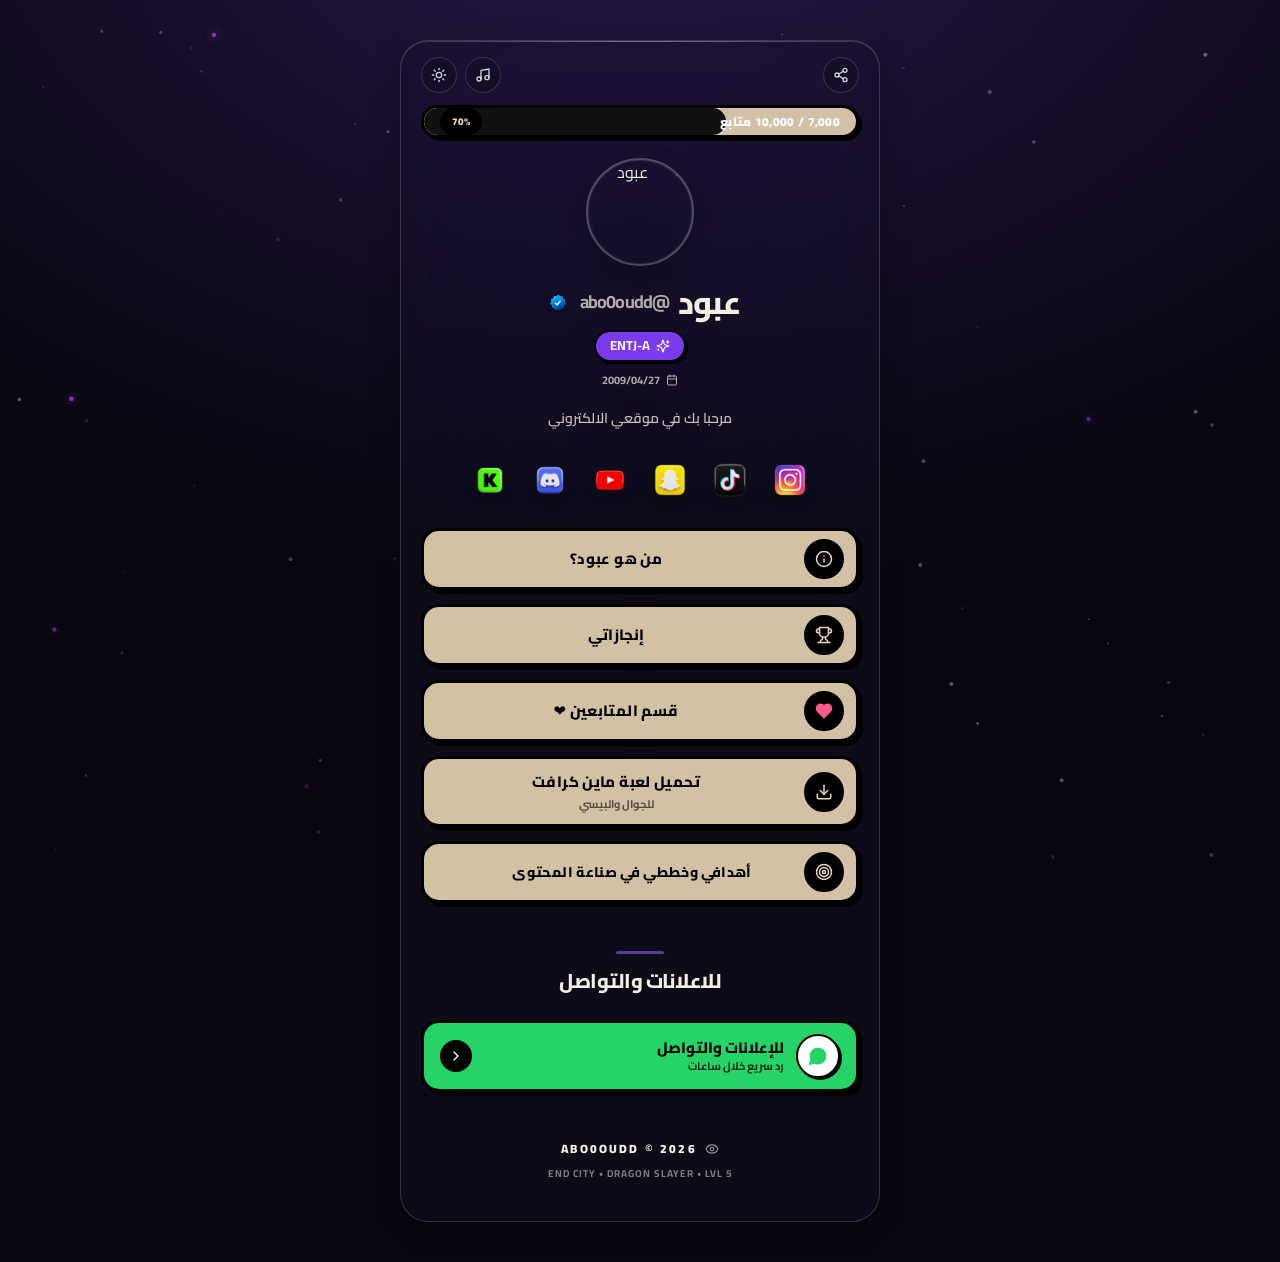
==== commit d61b443e: "Add files via upload" ====
--- a/index.html
+++ b/index.html
@@ -37,7 +37,7 @@
         }
         .mc-cube { transform-style: preserve-3d; }
         .mc-face { position:absolute; width:100%; height:100%; backface-visibility:hidden; border:1px solid rgba(0,0,0,0.15); }
-      `}),I("audio",{ref:i,loop:!0,preload:"none",src:"https://cdn.pixabay.com/download/audio/2022/03/24/audio_173a3a1304.mp3"}),B&&I("div",{className:"fixed inset-0 z-[4] bg-black/70 backdrop-blur-[14px] transition-all duration-700"}),B&&j("div",{className:"fixed top-4 left-1/2 -translate-x-1/2 z-[60] px-5 py-2.5 rounded-full bg-black text-[#e8d5b5] border-[2.5px] border-black shadow-[4px_4px_0_#000] text-[12px] font-extrabold flex items-center gap-2 animate-in slide-in-from-top-2",children:[I(ov,{size:14})," وضع التركيز مفعل \uD83C\uDFA7 - اضغط ESC للخروج"]}),j("div",{className:`fixed inset-0 pointer-events-none transition-opacity duration-700 ${e&&!B?"opacity-100":"opacity-0"}`,style:{zIndex:0},children:[I("canvas",{id:"endBg",ref:A,className:"absolute inset-0 w-full h-full"}),j("div",{className:"absolute inset-0 select-none",children:[I("div",{className:"absolute bottom-0 left-1/2 -translate-x-1/2 w-[900px] h-[700px] opacity-[0.06]",style:{background:`url("data:image/svg+xml,%3Csvg xmlns='http://www.w3.org/2000/svg' viewBox='0 0 200 400'%3E%3Cpath fill='black' d='M80 0 h40 v50 h20 v80 h-20 v20 h-10 v200 h-20 v-200 h-10 v-20 h-20 v-80 Z'/%3E%3C/svg%3E") no-repeat center bottom / contain`,filter:"blur(1px)"}}),I("div",{className:"absolute bottom-[28%] left-[52%] w-2 h-2 bg-[#b14cff] rounded-full blur-[1px] opacity-40"}),I("div",{className:"absolute bottom-[28%] left-[48%] w-2 h-2 bg-[#b14cff] rounded-full blur-[1px] opacity-40"})]})]}),I("div",{className:`fixed inset-0 pointer-events-none transition-opacity duration-700 ${!e&&!B?"opacity-100":"opacity-0"}`,style:{zIndex:0},children:j("div",{className:"absolute inset-0 w-full h-full overflow-hidden",children:[I("div",{className:"absolute inset-0",style:{background:"linear-gradient(180deg, #ffd3e2 0%, #ffe6ee 18%, #fff1f5 38%, #fef9fb 68%, #f7f2f0 100%)"}}),I("div",{className:"absolute rounded-full",style:{width:"38vw",height:"38vw",maxWidth:"520px",maxHeight:"520px",left:"12%",top:"-6%",background:"radial-gradient(circle at center, rgba(255,255,255,0.9) 0%, rgba(255,210,225,0.55) 35%, rgba(255,180,200,0.0) 72%)",filter:"blur(6px)"}}),I("div",{className:"absolute bottom-0 left-0 right-0",style:{height:"46%",background:"linear-gradient(180deg, rgba(255,255,255,0) 0%, rgba(255,230,238,0.35) 100%), radial-gradient(80% 70% at 20% 100%, #ffc9da 0%, #ffb7cf 22%, #ff9fb9 38%, transparent 60%), radial-gradient(70% 60% at 65% 100%, #ffcad8 0%, #ffb5cc 20%, #ffa8c0 35%, transparent 62%), radial-gradient(60% 50% at 90% 100%, #ffd6e3 0%, #ffc2d6 30%, transparent 65%)",opacity:0.9}}),I("div",{className:"absolute bottom-[18%] left-[4%] w-[22vw] h-[22vw] max-w-[220px] max-h-[220px] rounded-[40%_60%_45%_55%] bg-[#ff8fb0]/70 blur-[0.3px]",style:{boxShadow:"inset -18px -12px 0 rgba(255,255,255,0.35), inset 12px 8px 24px rgba(255,255,255,0.55), 0 0 40px rgba(255,150,180,0.25)"}}),I("div",{className:"absolute bottom-[22%] left-[18%] w-[14vw] h-[14vw] max-w-[140px] max-h-[140px] rounded-[55%_45%_60%_40%] bg-[#ffa8c2]/60"}),I("div",{className:"absolute bottom-[14%] right-[6%] w-[26vw] h-[26vw] max-w-[260px] max-h-[260px] rounded-[50%_50%_35%_65%] bg-[#ff9bb7]/65",style:{boxShadow:"inset -20px -10px 0 rgba(255,255,255,0.3), 0 0 50px rgba(255,150,180,0.22)"}}),I("div",{className:"absolute bottom-[26%] right-[24%] w-[16vw] h-[16vw] max-w-[160px] max-h-[160px] rounded-[60%_40%_50%_50%] bg-[#ffb8ce]/55"}),I("div",{className:"absolute bottom-[10%] left-1/2 -translate-x-1/2 w-[70%] h-[22%] rounded-[50%_50%_0_0] bg-gradient-to-t from-[#e8d9c8]/80 to-[#f5efe6]/0"}),I("div",{className:"absolute bottom-0 left-[9%] w-[3px] h-[18%] bg-[#5c3a2a]/30 rounded-full blur-[0.2px]"}),I("div",{className:"absolute bottom-0 right-[14%] w-[3.5px] h-[22%] bg-[#5c3a2a]/30 rounded-full"}),I("div",{className:"absolute bottom-0 inset-x-0 h-[14%] bg-gradient-to-t from-[#d6e8c2]/70 to-transparent"}),I("div",{className:"absolute inset-0",style:{background:"linear-gradient(to bottom, rgba(255,200,210,0.12) 0%, rgba(255,235,240,0.18) 35%, rgba(255,248,250,0.30) 75%, rgba(255,245,240,0.35) 100%)"}})]})}),!e&&!B&&I("div",{className:"fixed inset-0 pointer-events-none z-[1] overflow-hidden","aria-hidden":!0,children:[{l:"8%",d:"0s",s:"8px",dur:"11s"},{l:"22%",d:"1.2s",s:"10px",dur:"13s"},{l:"35%",d:"0.5s",s:"7px",dur:"10s"},{l:"52%",d:"2s",s:"9px",dur:"14s"},{l:"68%",d:"0.8s",s:"6px",dur:"12s"},{l:"83%",d:"1.8s",s:"11px",dur:"15s"},{l:"92%",d:"0.3s",s:"7px",dur:"9s"},{l:"15%",d:"3s",s:"6px",dur:"16s"}].map((t,c)=>I("div",{className:"absolute top-0 rounded-full",style:{left:t.l,width:t.s,height:t.s,background:c%2===0?"#ffb7d1":"#ffcbe0",boxShadow:"0 0 6px rgba(255,130,170,0.6)",animation:`petalFall ${t.dur} linear infinite`,animationDelay:t.d}},c))}),j("main",{className:"relative w-full max-w-[480px] mx-auto px-5 pb-10 pt-4 rounded-[28px] transition-all duration-700",style:{zIndex:B?20:10,background:B?e?"rgba(22,20,38,0.88)":"rgba(255,255,255,0.86)":e?"rgba(22,20,38,0.38)":"rgba(255,255,255,0.42)",backdropFilter:B?"blur(28px) saturate(140%)":e?"blur(20px) saturate(130%)":"blur(22px) saturate(140%)",WebkitBackdropFilter:B?"blur(28px) saturate(140%)":e?"blur(20px) saturate(130%)":"blur(22px) saturate(140%)",border:e?"1px solid rgba(255,255,255,0.16)":"1px solid rgba(255,255,255,0.55)",borderRadius:"28px",boxShadow:e?"0 8px 32px rgba(0,0,0,0.20), inset 0 1px 0 rgba(255,255,255,0.14)":"0 8px 32px rgba(80,30,50,0.12), inset 0 1px 0 rgba(255,255,255,0.65), 0 0 0 1px rgba(255,200,220,0.25)"},children:[I("div",{className:"pointer-events-none absolute top-0 left-6 right-6 h-[1px] bg-gradient-to-r from-transparent via-white/30 to-transparent"}),j("div",{className:"flex justify-between items-center mb-3",children:[I("button",{onClick:Q,"aria-label":"share",className:`w-9 h-9 rounded-full backdrop-blur flex items-center justify-center transition border ${e?"bg-black/10 border-white/15 text-white/80 hover:bg-white/15":"bg-black/[0.06] border-black/10 text-black/70 hover:bg-black/10"}`,children:I(Ov,{size:16})}),j("div",{className:"flex items-center gap-2",children:[I("button",{onClick:()=>z(!B),"aria-label":"focus mode",className:`w-9 h-9 rounded-full backdrop-blur flex items-center justify-center transition border ${B?"bg-violet-600 border-black text-white shadow-[2px_2px_0_#000]":e?"bg-black/10 border-white/15 text-white/80 hover:bg-white/15":"bg-black/[0.06] border-black/10 text-black/70 hover:bg-black/10"}`,title:"وضع التركيز",children:I(C9,{size:16})}),I("button",{onClick:()=>P(!e),"aria-label":"toggle theme",className:`w-9 h-9 rounded-full backdrop-blur flex items-center justify-center transition border ${e?"bg-black/10 border-white/15 text-white/80 hover:bg-white/15":"bg-black/[0.06] border-black/10 text-black/70 hover:bg-black/10"}`,children:e?I(hv,{size:16}):I(xv,{size:16})})]})]}),j("button",{onClick:()=>v("xpModal"),className:"w-full mb-5 group text-left","aria-label":"XP progress",children:[j("div",{className:"relative h-8 rounded-full bg-black/30 border border-white/10 overflow-hidden flex items-center backdrop-blur",children:[I("div",{className:"absolute left-0 top-0 bottom-0 rounded-full transition-all duration-700",style:{width:`${v7}%`,background:"linear-gradient(90deg, #7CFC00 0%, #22c55e 50%, #16a34a 100%)",boxShadow:"0 0 14px rgba(34,197,94,0.5), inset 0 1px 0 rgba(255,255,255,0.4)",animation:"xpPulse 2.5s ease-in-out infinite"},children:I("div",{className:"absolute inset-0 w-[60%] opacity-60",style:{background:"linear-gradient(90deg, transparent 0%, rgba(255,255,255,0.7) 50%, transparent 100%)",animation:"shineMove 2.2s linear infinite"}})}),j("div",{className:"relative z-10 w-full flex items-center justify-center gap-1.5 px-2",children:[I("span",{className:"w-4 h-4 rounded-full bg-[#a855f7] border border-white/40 shadow-[0_0_6px_rgba(168,85,247,0.8)] shrink-0 flex items-center justify-center text-[8px]",children:"✦"}),I("span",{className:"text-[11px] font-extrabold text-white drop-shadow-[0_1px_2px_rgba(0,0,0,0.8)] tracking-wide whitespace-nowrap",children:"LVL 5 • 5,234 / 10,000 متابع - باقي 4,766 للـ 10K \uD83D\uDD25"})]}),I("div",{className:"absolute right-2 w-1.5 h-1.5 rounded-full bg-[#7CFC00] animate-pulse"})]}),j("div",{className:"mt-1 flex justify-between px-1",children:[j("span",{className:"text-[9px] font-bold opacity-50",children:["XP: ",e7," / ",hP]}),j("span",{className:"text-[9px] font-bold opacity-50 group-hover:opacity-80 transition",children:["اضغط للتفاصيل • ",v7.toFixed(2),"%"]})]})]}),j("section",{className:"flex flex-col items-center text-center",children:[I("div",{className:"relative",children:I("div",{className:"w-[108px] h-[108px] rounded-full overflow-hidden",style:{border:"2px solid rgba(255,255,255,0.25)",boxShadow:"0 4px 20px rgba(0,0,0,0.18), 0 0 0 1px rgba(255,255,255,0.08) inset"},children:I("img",{src:GP,alt:"عبود",className:"w-full h-full object-cover"})})}),j("h1",{className:"mt-5 text-[32px] font-[800] leading-none tracking-tight flex items-center gap-2 flex-wrap justify-center",children:[I("span",{children:"عبود"}),I("span",{className:"text-[18px] opacity-70 font-bold",children:"@abo0oudd"}),I("img",{src:iB,alt:"verified",className:"w-[28px] h-[28px] object-contain inline-block align-middle ml-1 select-none",style:{filter:"drop-shadow(0 1px 4px rgba(0,0,0,0.25))"}})]}),j("div",{className:"mt-3 flex flex-col items-center gap-1.5",children:[j("span",{className:"inline-flex items-center gap-1.5 px-3.5 py-1 rounded-full bg-violet-600 border-[2.5px] border-black text-white text-[13px] font-bold shadow-[2px_2px_0_#000]",children:[I(uf,{size:14})," ENTJ-A"]}),j("span",{className:"inline-flex items-center gap-1.5 text-[11px] font-bold opacity-70 mt-1",children:[I(wv,{size:12})," 2009/04/27"]})]}),I("p",{className:"mt-4 max-w-[320px] text-[14px] leading-7 opacity-80 font-semibold",children:"مرحبا بك في موقعي الالكتروني"})]}),I("section",{id:"socials",className:"mt-6",children:I("div",{className:"flex gap-3 justify-center flex-wrap items-center",children:[{img:CB,href:"https://instagram.com/abo0oudd",alt:"Instagram"},{img:wB,href:"https://tiktok.com/@abo0oudd",alt:"TikTok"},{img:MB,href:"https://snapchat.com/t/TTorfR90",alt:"Snapchat"},{img:uB,href:"https://youtube.com/@abo0oudd?si=5fE-HF7bX-xhn2FG",alt:"YouTube"},{img:jB,href:"https://discord.gg/7Wp4pXuuRX",alt:"Discord"},{img:cB,href:"https://kick.com/abo0oudd",alt:"Kick"}].map((t,c)=>I("a",{href:t.href,target:"_blank",rel:"noopener noreferrer",className:"w-[48px] h-[48px] bg-transparent border-none shadow-none p-1 flex items-center justify-center hover:scale-[1.10] transition-transform duration-200",children:I("img",{src:t.img,alt:t.alt,className:"w-full h-full object-contain",style:{filter:"drop-shadow(0 2px 8px rgba(0,0,0,0.25))"}})},c))})}),j("section",{className:"mt-6 flex flex-col gap-3.5",children:[j("button",{onClick:()=>v("storyModal"),className:"group relative w-full h-[62px] rounded-[18px] bg-[#e8d5b5]/90 border-[3px] border-black shadow-[4px_4px_0_#000] flex items-center px-3 hover:translate-y-[-2px] hover:shadow-[5px_6px_0_#000,0_0_24px_rgba(168,85,247,0.35)] transition-all text-black",children:[I("div",{className:"w-10 h-10 rounded-full bg-black text-[#e8d5b5] flex items-center justify-center border-2 border-black shrink-0",children:I(jv,{size:18})}),I("span",{className:"flex-1 text-center font-extrabold text-[15px] tracking-wide pr-10",children:"من هو عبود؟"}),I("div",{className:"w-8"})]}),j("button",{onClick:()=>v("dreamModal"),className:"group relative w-full h-[62px] rounded-[18px] bg-[#e8d5b5]/90 border-[3px] border-black shadow-[4px_4px_0_#000] flex items-center px-3 hover:translate-y-[-2px] hover:shadow-[5px_6px_0_#000,0_0_24px_rgba(168,85,247,0.35)] transition-all text-black",children:[I("div",{className:"w-10 h-10 rounded-full bg-black text-[#e8d5b5] flex items-center justify-center border-2 border-black shrink-0",children:I(M9,{size:18})}),I("span",{className:"flex-1 text-center font-extrabold text-[15px] tracking-wide pr-10",children:"إنجازاتي"}),I("div",{className:"w-8"})]}),j("button",{onClick:()=>v("followersModal"),className:"group relative w-full h-[62px] rounded-[18px] bg-[#e8d5b5]/90 border-[3px] border-black shadow-[4px_4px_0_#000] flex items-center px-3 hover:translate-y-[-2px] hover:shadow-[5px_6px_0_#000,0_0_24px_rgba(236,72,153,0.35)] transition-all text-black",children:[I("div",{className:"w-10 h-10 rounded-full bg-black text-[#e8d5b5] flex items-center justify-center border-2 border-black shrink-0",children:I(w9,{size:18,className:"fill-[#ff5a8a] text-[#ff5a8a]"})}),I("span",{className:"flex-1 text-center font-extrabold text-[15px] tracking-wide pr-10",children:"قسم المتابعين ❤️"}),I("div",{className:"w-8"})]}),j("button",{onClick:()=>v("minecraftModal"),className:"group relative w-full rounded-[18px] bg-[#e8d5b5]/90 border-[3px] border-black shadow-[4px_4px_0_#000] flex items-center px-3 py-3 hover:translate-y-[-2px] hover:shadow-[5px_6px_0_#000,0_0_28px_rgba(34,197,94,0.35)] transition-all text-black",children:[I("div",{className:"w-10 h-10 rounded-full bg-black text-[#e8d5b5] flex items-center justify-center border-2 border-black shrink-0",children:I(Uf,{size:18})}),j("div",{className:"flex-1 flex flex-col items-center justify-center pr-10",children:[I("span",{className:"font-extrabold text-[15px] tracking-wide",children:"تحميل لعبة ماين كرافت"}),I("span",{className:"text-[11px] font-bold opacity-60 mt-0.5",children:"للجوال والبيسي"})]}),I("div",{className:"w-8"})]}),j("button",{onClick:()=>v("planModal"),className:"group relative w-full h-[62px] rounded-[18px] bg-[#e8d5b5]/90 border-[3px] border-black shadow-[4px_4px_0_#000] flex items-center px-3 hover:translate-y-[-2px] hover:shadow-[5px_6px_0_#000] transition-all text-black",children:[I("div",{className:"w-10 h-10 rounded-full bg-black text-[#e8d5b5] flex items-center justify-center border-2 border-black shrink-0",children:I(u9,{size:18})}),I("span",{className:"flex-1 text-center font-extrabold text-[13px] sm:text-[14px] tracking-wide pr-2",children:"أهدافي وخططي في صناعة المحتوى"}),I("div",{className:"w-8"})]})]}),j("section",{className:"mt-12",children:[j("div",{className:"flex flex-col items-center gap-3 mb-6",children:[I("div",{className:"w-12 h-[3px] rounded-full bg-violet-500/60"}),I("h2",{className:"text-[20px] font-[800] tracking-tight",children:"للاعلانات والتواصل"})]}),j("a",{href:"https://wa.me/213552419065",target:"_blank",rel:"noopener noreferrer",className:"group w-full h-[72px] rounded-[18px] bg-[#25D366] border-[3px] border-black shadow-[4px_4px_0_#000] flex items-center px-4 gap-3 hover:translate-y-[-2px] hover:shadow-[5px_6px_0_#000,0_0_20px_rgba(37,211,102,0.35)] transition-all text-black",children:[I("div",{className:"w-11 h-11 rounded-full bg-white border-[2.5px] border-black flex items-center justify-center shrink-0 shadow-[2px_2px_0_#000]",children:I(cv,{size:20,className:"text-[#25D366] fill-[#25D366]"})}),j("div",{className:"flex-1 flex flex-col text-right leading-tight",children:[I("span",{className:"font-extrabold text-[15px]",children:"للإعلانات والتواصل"}),I("span",{className:"text-[11px] font-bold opacity-80 mt-0.5",children:"رد سريع خلال ساعات"})]}),I("div",{className:"w-8 h-8 rounded-full bg-black text-white flex items-center justify-center border-2 border-black shrink-0 group-hover:translate-x-[-2px] transition-transform",children:I(uv,{size:16,className:"-rotate-90"})})]})]}),j("footer",{className:"mt-12 flex flex-col items-center gap-2",children:[j("div",{className:"flex items-center gap-2 text-[12px] font-black tracking-[0.18em]",children:[I(C9,{size:14,className:"opacity-60"})," ABO0OUDD © 2026"]}),I("div",{className:"text-[10px] opacity-50 font-bold tracking-widest",children:"END CITY • DRAGON SLAYER • LVL 5"})]})]}),n&&I("div",{className:"fixed bottom-6 left-1/2 -translate-x-1/2 z-[100] px-4 py-2 rounded-full bg-black text-[#e8d5b5] border-2 border-black shadow-[3px_3px_0_#000] text-[13px] font-bold",children:n}),f&&j("div",{className:"fixed inset-0 z-50 flex items-end sm:items-center justify-center p-0 sm:p-6",children:[I("div",{className:"absolute inset-0 bg-[#08070F]/80 backdrop-blur-[8px]",onClick:()=>v(null)}),j("div",{className:"relative w-full sm:max-w-[520px] max-h-[90vh] overflow-auto rounded-t-[24px] sm:rounded-[20px] bg-[#f7ecda] border-[4px] border-black shadow-[8px_8px_0_#000] text-black animate-in slide-in-from-bottom-4",children:[I("button",{onClick:()=>v(null),className:"absolute left-4 top-4 w-9 h-9 rounded-full bg-black text-[#e8d5b5] border-2 border-black flex items-center justify-center shadow-[2px_2px_0_#000]",children:I(Yv,{size:16})}),f==="storyModal"&&j("div",{id:"storyModal",className:"p-6 pt-14",children:[j("div",{className:"flex items-center gap-3 mb-5",children:[I("div",{className:"w-12 h-12 rounded-[12px] bg-black text-[#e8d5b5] border-[3px] border-black flex items-center justify-center shadow-[2px_2px_0_#000]",children:I(Mv,{size:20})}),j("div",{children:[I("h3",{className:"font-[800] text-[20px]",children:"من هو عبود؟"}),I("p",{className:"text-[12px] font-bold opacity-60",children:"@abo0oudd • صانع محتوى"})]})]}),j("div",{className:"space-y-5 leading-8 text-[14px] font-semibold",children:[I("p",{children:"عبود هو صانع محتوى ومبدع رقمي طموح، يجمع بين الألعاب، التصميم، المونتاج والتقنية، ويؤمن أن بناء شيء مميز يحتاج شخصية واضحة، استمرارية وصبر. لا يريد أن يكون مجرد شخص معروف، بل يطمح لأن يصبح اسمًا معروفًا جدًا في العالم العربي، ويبني لنفسه عالمًا خاصًا يحمل شخصيته وأفكاره، ويترك بصمة حقيقية في كل شخص يصل إليه."}),j("p",{className:"opacity-80",children:["عبود من النوع اللي ما يقدر يشوف فكرة في رأسه ويتركها مجرد فكرة، لازم يجربها ويطورها ويشوف إلى أين ممكن توصل. دائمًا عنده شيء جديد يفكر فيه، مشروع جديد، فكرة جديدة، أو طريقة جديدة يخلي فيها الشيء أفضل من قبل. ورغم أن حلمه كبير، إلا أنه يعرف أن الوصول له ما راح يكون بيوم وليلة، وأن كل رقم وكل خطوة صغيرة اليوم ممكن تكون جزء من شيء أكبر بكثير بالمستقبل. هو لا يبحث عن طريق جاهز، لأنه أصلًا يريد أن يصنع طريقه بنفسه، بأسلوبه وشخصيته والأشياء التي يحبها. وأشوف أن عنده شيء مهم جدًا:"," ",I("span",{className:"font-extrabold bg-[#e8d5b5] px-1.5 rounded border border-black/10",children:"هو لا يريد فقط أن ينجح، بل يريد أن يكون له طابع خاص."}),' حتى لما نتكلم عن Minecraft أو موقع أو حساب Instagram، دائمًا ترجع لنفس الفكرة: "لا أريد الشيء العادي."']})]})]}),f==="xpModal"&&j("div",{id:"xpModal",className:"p-6 pt-14",children:[j("div",{className:"flex items-center gap-3 mb-5",children:[I("div",{className:"w-12 h-12 rounded-[12px] bg-[#22c55e] border-[3px] border-black flex items-center justify-center shadow-[2px_2px_0_#000]",children:I(Xv,{size:20})}),j("div",{children:[I("h3",{className:"font-[800] text-[20px]",children:"نظام الـ XP"}),I("p",{className:"text-[12px] font-bold opacity-60",children:"التقدم نحو 10K"})]})]}),j("div",{className:"rounded-[16px] bg-black text-[#e8d5b5] border-[3px] border-black p-4 shadow-[3px_3px_0_#000] mb-4",children:[j("div",{className:"flex justify-between text-[12px] font-bold mb-2",children:[I("span",{children:"LVL 5 → LVL 6"}),j("span",{className:"text-[#7CFC00]",children:[v7.toFixed(2),"%"]})]}),I("div",{className:"h-4 rounded-full bg-white/10 overflow-hidden border border-white/10",children:I("div",{className:"h-full rounded-full",style:{width:`${v7}%`,background:"linear-gradient(90deg,#7CFC00,#22c55e)"}})}),j("div",{className:"mt-3 grid grid-cols-3 gap-2 text-center",children:[j("div",{className:"rounded-[10px] bg-white/10 p-2",children:[I("div",{className:"text-[18px] font-black text-[#7CFC00]",children:e7.toLocaleString()}),I("div",{className:"text-[9px] opacity-60",children:"الحالي"})]}),j("div",{className:"rounded-[10px] bg-white/10 p-2",children:[I("div",{className:"text-[18px] font-black",children:e4.toLocaleString()}),I("div",{className:"text-[9px] opacity-60",children:"باقي"})]}),j("div",{className:"rounded-[10px] bg-white/10 p-2",children:[I("div",{className:"text-[18px] font-black",children:"10K"}),I("div",{className:"text-[9px] opacity-60",children:"الهدف"})]})]})]}),I("div",{className:"space-y-2",children:[{lvl:"LVL 1",t:"0 - 1K",done:!0},{lvl:"LVL 3",t:"1K - 3K",done:!0},{lvl:"LVL 5",t:"3K - 7K",done:!0,current:!0},{lvl:"LVL 6",t:"10K - النهاية",done:!1}].map((t)=>j("div",{className:`flex items-center justify-between rounded-[12px] border-[2px] p-3 ${t.current?"bg-[#7CFC00]/20 border-[#7CFC00] shadow-[2px_2px_0_#000]":"bg-white border-black"}`,children:[I("span",{className:"font-black text-[12px]",children:t.lvl}),I("span",{className:"text-[11px] font-bold opacity-70",children:t.t}),I("span",{className:`w-6 h-6 rounded-full border-2 border-black flex items-center justify-center ${t.done?"bg-[#22c55e]":t.current?"bg-[#7CFC00] animate-pulse":"bg-white"}`,children:t.done&&I(E9,{size:12})})]},t.lvl))}),I("div",{className:"mt-4 rounded-[12px] bg-[#e8d5b5] border-[2px] border-black p-3 text-[11px] font-bold leading-6",children:"كل متابع جديد هو XP إضافي \uD83D\uDD25 أنت جزء من الرحلة!"})]}),f==="followersModal"&&j("div",{id:"followersModal",className:"p-6 pt-14",children:[j("div",{className:"flex items-center gap-3 mb-5",children:[I("div",{className:"w-12 h-12 rounded-[12px] bg-[#ff5a8a] border-[3px] border-black flex items-center justify-center shadow-[2px_2px_0_#000] text-white",children:I(w9,{size:20,className:"fill-white"})}),j("div",{children:[I("h3",{className:"font-[800] text-[20px] leading-tight",children:"أكثر 10 متابعين دعموني ❤️"}),I("p",{className:"text-[11px] font-bold opacity-60",children:"أساطير الدعم - أحبكم"})]})]}),I("div",{className:"grid grid-cols-2 gap-3",children:Array.from({length:10}).map((t,c)=>{let G=c+1,h=G<=3;return j("div",{className:"group relative rounded-[14px] bg-white border-[2.5px] border-black p-3 shadow-[3px_3px_0_#000] hover:translate-y-[-2px] hover:shadow-[4px_5px_0_#000] transition-all overflow-hidden",children:[I("div",{className:"absolute top-0 right-0 w-6 h-6 bg-black text-[#e8d5b5] flex items-center justify-center font-black text-[10px] rounded-bl-[10px]",children:G}),j("div",{className:"flex flex-col items-center text-center",children:[I("div",{className:"w-12 h-12 rounded-full border-[2px] border-black shadow-[1px_1px_0_#000] mb-2",style:{background:`linear-gradient(135deg, ${h?"#fbbf24, #f59e0b":"#e8d5b5, #d6c2a0"})`},children:I("div",{className:"w-full h-full rounded-full flex items-center justify-center font-black text-[16px]",children:G<=3?"\uD83D\uDC51":"❤️"})}),j("div",{className:"font-extrabold text-[12px] leading-tight",children:["المتابع #",G]}),j("div",{className:"text-[10px] opacity-60 font-bold",children:["@user",G]}),I("span",{className:`mt-1.5 px-2.5 py-0.5 rounded-full text-[9px] font-black border border-black shadow-[1px_1px_0_#000] ${h?"bg-[#fbbf24] text-black":"bg-[#e8d5b5] text-black"}`,children:h?"أسطورة":G<=6?"داعم قوي":"داعم"})]})]},c)})}),]}),f==="dreamModal"&&j("div",{id:"dreamModal",className:"p-6 pt-14",children:[j("div",{className:"flex items-center gap-3 mb-5",children:[I("div",{className:"w-12 h-12 rounded-[12px] bg-[#fbbf24] border-[3px] border-black flex items-center justify-center shadow-[2px_2px_0_#000]",children:I(M9,{size:20})}),j("div",{children:[I("h3",{className:"font-[800] text-[20px]",children:"إنجازاتي"}),I("p",{className:"text-[12px] font-bold opacity-60",children:"البداية فقط - القادم أكبر"})]})]}),I("div",{className:"grid gap-2.5",children:["اكثر من 5 فيديوهات فوق المليون مشاهدة","تجاوز 80 الف لايك على ريلز","وفي ريلزات فوق 50 الف لايك","تعدي حاجز 5 الاف متابع في الانستقرام","لسى البداية وفي انجازات ان شاء الله ضخمة في الطريق -"].map((t,c)=>j("div",{className:"rounded-[14px] bg-white border-[2.5px] border-black p-4 shadow-[3px_3px_0_#000] flex gap-3 items-start",children:[I("div",{className:"w-8 h-8 rounded-full bg-[#22c55e] border-[2px] border-black flex items-center justify-center shrink-0",children:I(E9,{size:16,className:"text-black"})}),I("div",{className:"font-bold text-[13px] leading-6 pt-0.5",children:t})]},c))})]}),f==="minecraftModal"&&j("div",{id:"minecraftModal",className:"p-6 pt-14",children:[j("div",{className:"flex items-center gap-3 mb-5",children:[I("div",{className:"w-12 h-12 rounded-[12px] bg-[#22c55e] border-[3px] border-black flex items-center justify-center shadow-[2px_2px_0_#000]",children:I("span",{className:"text-[20px]",children:"⛏"})}),j("div",{children:[I("h3",{className:"font-[800] text-[20px]",children:"⛏ حمّل ماين كرافت"}),I("p",{className:"text-[12px] font-bold opacity-60",children:"اختر جهازك وابدأ اللعب"})]})]}),j("div",{className:"grid gap-3",children:[j("a",{href:"https://skmedix.pl/#google_vignette",target:"_blank",rel:"noopener",className:"rounded-[14px] bg-white border-[3px] border-black p-4 shadow-[3px_3px_0_#000] flex items-center gap-3 hover:translate-y-[-1px] transition",children:[I("div",{className:"w-11 h-11 rounded-[10px] bg-black text-[#e8d5b5] flex items-center justify-center border-2 border-black",children:I(iv,{size:20})}),j("div",{className:"flex-1",children:[I("div",{className:"font-extrabold text-[14px]",children:"تحميل للكمبيوتر"}),I("div",{className:"text-[11px] opacity-60 font-bold mt-0.5",children:"Windows • Java & Bedrock"})]}),I(Uf,{size:18,className:"opacity-60"})]}),j("a",{href:"https://www.mediafire.com/file/v9zazrbhalcvxal/minecraft-26-22.apk/file",target:"_blank",rel:"noopener",className:"rounded-[14px] bg-white border-[3px] border-black p-4 shadow-[3px_3px_0_#000] flex items-center gap-3 hover:translate-y-[-1px] transition",children:[I("div",{className:"w-11 h-11 rounded-[10px] bg-[#22c55e] text-black flex items-center justify-center border-2 border-black",children:I(Gv,{size:20})}),j("div",{className:"flex-1",children:[I("div",{className:"font-extrabold text-[14px]",children:"تحميل للجوال"}),I("div",{className:"text-[11px] opacity-60 font-bold mt-0.5",children:"Android APK • 26.22"})]}),I(Uf,{size:18,className:"opacity-60"})]})]}),I("div",{className:"mt-4 rounded-[12px] bg-[#e8d5b5] border-[2.5px] border-black p-3 text-[11px] font-bold opacity-70 leading-6",children:"الروابط خارجية - تأكد من جهازك قبل التثبيت. نسخة الجوال APK تحتاج تفعيل التثبيت من مصادر غير معروفة."})]}),f==="planModal"&&j("div",{id:"planModal",className:"p-6 pt-14",children:[j("div",{className:"flex items-center gap-3 mb-5",children:[I("div",{className:"w-12 h-12 rounded-[12px] bg-black text-[#e8d5b5] border-[3px] border-black flex items-center justify-center shadow-[2px_2px_0_#000]",children:I(u9,{size:20})}),j("div",{children:[I("h3",{className:"font-[800] text-[18px] leading-tight",children:"أهدافي وخططي في صناعة المحتوى"}),I("p",{className:"text-[11px] font-bold opacity-60",children:"أبغا أرقام تخوف وشهرة تخلي الكل يتكلم عني"})]})]}),I("div",{className:"space-y-3",children:[{step:"01",title:"بناء عالم خاص",desc:"عالم يحمل شخصيتي وأفكاري، مو شي عادي"},{step:"02",title:"أرقام تخوف",desc:"محتوى يترك بصمة ويجيب مشاهدات مليونية"},{step:"03",title:"تطوير مستمر",desc:"تصميم، مونتاج، أفكار جديدة كل يوم"},{step:"04",title:"اسم معروف",desc:"أصبح اسم معروف جداً في العالم العربي"}].map((t)=>j("div",{className:"flex gap-3 items-start rounded-[12px] bg-white border-[2.5px] border-black p-3 shadow-[2px_2px_0_#000]",children:[I("div",{className:"w-9 h-9 rounded-full bg-black text-[#e8d5b5] flex items-center justify-center font-black text-[12px] shrink-0",children:t.step}),j("div",{children:[I("div",{className:"font-extrabold text-[13px]",children:t.title}),I("div",{className:"text-[11px] opacity-70 font-semibold",children:t.desc})]})]},t.step))})]})]})]})]})}GB.createRoot(document.getElementById("root")).render(I(OB.default.StrictMode,{children:I(dP,{})}));
+      `}),I("audio",{ref:i,loop:!0,preload:"none",src:"https://cdn.pixabay.com/download/audio/2022/03/24/audio_173a3a1304.mp3"}),B&&I("div",{className:"fixed inset-0 z-[4] bg-black/70 backdrop-blur-[14px] transition-all duration-700"}),B&&j("div",{className:"fixed top-4 left-1/2 -translate-x-1/2 z-[60] px-5 py-2.5 rounded-full bg-black text-[#e8d5b5] border-[2.5px] border-black shadow-[4px_4px_0_#000] text-[12px] font-extrabold flex items-center gap-2 animate-in slide-in-from-top-2",children:[I(ov,{size:14})," وضع التركيز مفعل \uD83C\uDFA7 - اضغط ESC للخروج"]}),j("div",{className:`fixed inset-0 pointer-events-none transition-opacity duration-700 ${e&&!B?"opacity-100":"opacity-0"}`,style:{zIndex:0},children:[I("canvas",{id:"endBg",ref:A,className:"absolute inset-0 w-full h-full"}),j("div",{className:"absolute inset-0 select-none",children:[I("div",{className:"absolute bottom-0 left-1/2 -translate-x-1/2 w-[900px] h-[700px] opacity-[0.06]",style:{background:`url("data:image/svg+xml,%3Csvg xmlns='http://www.w3.org/2000/svg' viewBox='0 0 200 400'%3E%3Cpath fill='black' d='M80 0 h40 v50 h20 v80 h-20 v20 h-10 v200 h-20 v-200 h-10 v-20 h-20 v-80 Z'/%3E%3C/svg%3E") no-repeat center bottom / contain`,filter:"blur(1px)"}}),I("div",{className:"absolute bottom-[28%] left-[52%] w-2 h-2 bg-[#b14cff] rounded-full blur-[1px] opacity-40"}),I("div",{className:"absolute bottom-[28%] left-[48%] w-2 h-2 bg-[#b14cff] rounded-full blur-[1px] opacity-40"})]})]}),I("div",{className:`fixed inset-0 pointer-events-none transition-opacity duration-700 ${!e&&!B?"opacity-100":"opacity-0"}`,style:{zIndex:0},children:j("div",{className:"absolute inset-0 w-full h-full overflow-hidden",children:[I("div",{className:"absolute inset-0",style:{background:"linear-gradient(180deg, #ffd3e2 0%, #ffe6ee 18%, #fff1f5 38%, #fef9fb 68%, #f7f2f0 100%)"}}),I("div",{className:"absolute rounded-full",style:{width:"38vw",height:"38vw",maxWidth:"520px",maxHeight:"520px",left:"12%",top:"-6%",background:"radial-gradient(circle at center, rgba(255,255,255,0.9) 0%, rgba(255,210,225,0.55) 35%, rgba(255,180,200,0.0) 72%)",filter:"blur(6px)"}}),I("div",{className:"absolute bottom-0 left-0 right-0",style:{height:"46%",background:"linear-gradient(180deg, rgba(255,255,255,0) 0%, rgba(255,230,238,0.35) 100%), radial-gradient(80% 70% at 20% 100%, #ffc9da 0%, #ffb7cf 22%, #ff9fb9 38%, transparent 60%), radial-gradient(70% 60% at 65% 100%, #ffcad8 0%, #ffb5cc 20%, #ffa8c0 35%, transparent 62%), radial-gradient(60% 50% at 90% 100%, #ffd6e3 0%, #ffc2d6 30%, transparent 65%)",opacity:0.9}}),I("div",{className:"absolute bottom-[18%] left-[4%] w-[22vw] h-[22vw] max-w-[220px] max-h-[220px] rounded-[40%_60%_45%_55%] bg-[#ff8fb0]/70 blur-[0.3px]",style:{boxShadow:"inset -18px -12px 0 rgba(255,255,255,0.35), inset 12px 8px 24px rgba(255,255,255,0.55), 0 0 40px rgba(255,150,180,0.25)"}}),I("div",{className:"absolute bottom-[22%] left-[18%] w-[14vw] h-[14vw] max-w-[140px] max-h-[140px] rounded-[55%_45%_60%_40%] bg-[#ffa8c2]/60"}),I("div",{className:"absolute bottom-[14%] right-[6%] w-[26vw] h-[26vw] max-w-[260px] max-h-[260px] rounded-[50%_50%_35%_65%] bg-[#ff9bb7]/65",style:{boxShadow:"inset -20px -10px 0 rgba(255,255,255,0.3), 0 0 50px rgba(255,150,180,0.22)"}}),I("div",{className:"absolute bottom-[26%] right-[24%] w-[16vw] h-[16vw] max-w-[160px] max-h-[160px] rounded-[60%_40%_50%_50%] bg-[#ffb8ce]/55"}),I("div",{className:"absolute bottom-[10%] left-1/2 -translate-x-1/2 w-[70%] h-[22%] rounded-[50%_50%_0_0] bg-gradient-to-t from-[#e8d9c8]/80 to-[#f5efe6]/0"}),I("div",{className:"absolute bottom-0 left-[9%] w-[3px] h-[18%] bg-[#5c3a2a]/30 rounded-full blur-[0.2px]"}),I("div",{className:"absolute bottom-0 right-[14%] w-[3.5px] h-[22%] bg-[#5c3a2a]/30 rounded-full"}),I("div",{className:"absolute bottom-0 inset-x-0 h-[14%] bg-gradient-to-t from-[#d6e8c2]/70 to-transparent"}),I("div",{className:"absolute inset-0",style:{background:"linear-gradient(to bottom, rgba(255,200,210,0.12) 0%, rgba(255,235,240,0.18) 35%, rgba(255,248,250,0.30) 75%, rgba(255,245,240,0.35) 100%)"}})]})}),!e&&!B&&I("div",{className:"fixed inset-0 pointer-events-none z-[1] overflow-hidden","aria-hidden":!0,children:[{l:"8%",d:"0s",s:"8px",dur:"11s"},{l:"22%",d:"1.2s",s:"10px",dur:"13s"},{l:"35%",d:"0.5s",s:"7px",dur:"10s"},{l:"52%",d:"2s",s:"9px",dur:"14s"},{l:"68%",d:"0.8s",s:"6px",dur:"12s"},{l:"83%",d:"1.8s",s:"11px",dur:"15s"},{l:"92%",d:"0.3s",s:"7px",dur:"9s"},{l:"15%",d:"3s",s:"6px",dur:"16s"}].map((t,c)=>I("div",{className:"absolute top-0 rounded-full",style:{left:t.l,width:t.s,height:t.s,background:c%2===0?"#ffb7d1":"#ffcbe0",boxShadow:"0 0 6px rgba(255,130,170,0.6)",animation:`petalFall ${t.dur} linear infinite`,animationDelay:t.d}},c))}),j("main",{className:"relative w-full max-w-[480px] mx-auto px-5 pb-10 pt-4 rounded-[28px] transition-all duration-700",style:{zIndex:B?20:10,background:B?e?"rgba(22,20,38,0.88)":"rgba(255,255,255,0.86)":e?"rgba(22,20,38,0.38)":"rgba(255,255,255,0.42)",backdropFilter:B?"blur(28px) saturate(140%)":e?"blur(20px) saturate(130%)":"blur(22px) saturate(140%)",WebkitBackdropFilter:B?"blur(28px) saturate(140%)":e?"blur(20px) saturate(130%)":"blur(22px) saturate(140%)",border:e?"1px solid rgba(255,255,255,0.16)":"1px solid rgba(255,255,255,0.55)",borderRadius:"28px",boxShadow:e?"0 8px 32px rgba(0,0,0,0.20), inset 0 1px 0 rgba(255,255,255,0.14)":"0 8px 32px rgba(80,30,50,0.12), inset 0 1px 0 rgba(255,255,255,0.65), 0 0 0 1px rgba(255,200,220,0.25)"},children:[I("div",{className:"pointer-events-none absolute top-0 left-6 right-6 h-[1px] bg-gradient-to-r from-transparent via-white/30 to-transparent"}),j("div",{className:"flex justify-between items-center mb-3",children:[I("button",{onClick:Q,"aria-label":"share",className:`w-9 h-9 rounded-full backdrop-blur flex items-center justify-center transition border ${e?"bg-black/10 border-white/15 text-white/80 hover:bg-white/15":"bg-black/[0.06] border-black/10 text-black/70 hover:bg-black/10"}`,children:I(Ov,{size:16})}),j("div",{className:"flex items-center gap-2",children:[I("button",{onClick:()=>z(!B),"aria-label":"focus mode",className:`w-9 h-9 rounded-full backdrop-blur flex items-center justify-center transition border ${B?"bg-violet-600 border-black text-white shadow-[2px_2px_0_#000]":e?"bg-black/10 border-white/15 text-white/80 hover:bg-white/15":"bg-black/[0.06] border-black/10 text-black/70 hover:bg-black/10"}`,title:"وضع التركيز",children:I(C9,{size:16})}),I("button",{onClick:()=>P(!e),"aria-label":"toggle theme",className:`w-9 h-9 rounded-full backdrop-blur flex items-center justify-center transition border ${e?"bg-black/10 border-white/15 text-white/80 hover:bg-white/15":"bg-black/[0.06] border-black/10 text-black/70 hover:bg-black/10"}`,children:e?I(hv,{size:16}):I(xv,{size:16})})]})]}),j("button",{onClick:()=>v("xpModal"),className:"w-full mb-5 group text-left","aria-label":"XP progress",children:[j("div",{className:"relative h-8 rounded-full bg-black/30 border border-white/10 overflow-hidden flex items-center backdrop-blur",children:[I("div",{className:"absolute left-0 top-0 bottom-0 rounded-full transition-all duration-700",style:{width:`${v7}%`,background:"linear-gradient(90deg, #7CFC00 0%, #22c55e 50%, #16a34a 100%)",boxShadow:"0 0 14px rgba(34,197,94,0.5), inset 0 1px 0 rgba(255,255,255,0.4)",animation:"xpPulse 2.5s ease-in-out infinite"},children:I("div",{className:"absolute inset-0 w-[60%] opacity-60",style:{background:"linear-gradient(90deg, transparent 0%, rgba(255,255,255,0.7) 50%, transparent 100%)",animation:"shineMove 2.2s linear infinite"}})}),j("div",{className:"relative z-10 w-full flex items-center justify-center gap-1.5 px-2",children:[I("span",{className:"w-4 h-4 rounded-full bg-[#a855f7] border border-white/40 shadow-[0_0_6px_rgba(168,85,247,0.8)] shrink-0 flex items-center justify-center text-[8px]",children:"✦"}),I("span",{className:"text-[11px] font-extrabold text-white drop-shadow-[0_1px_2px_rgba(0,0,0,0.8)] tracking-wide whitespace-nowrap",children:"LVL 5 • 5,234 / 10,000 متابع - باقي 4,766 للـ 10K \uD83D\uDD25"})]}),I("div",{className:"absolute right-2 w-1.5 h-1.5 rounded-full bg-[#7CFC00] animate-pulse"})]}),j("div",{className:"mt-1 flex justify-between px-1",children:[j("span",{className:"text-[9px] font-bold opacity-50",children:["XP: ",e7," / ",hP]}),j("span",{className:"text-[9px] font-bold opacity-50 group-hover:opacity-80 transition",children:["اضغط للتفاصيل • ",v7.toFixed(2),"%"]})]})]}),j("section",{className:"flex flex-col items-center text-center",children:[I("div",{className:"relative",children:I("div",{className:"w-[108px] h-[108px] rounded-full overflow-hidden",style:{border:"2px solid rgba(255,255,255,0.25)",boxShadow:"0 4px 20px rgba(0,0,0,0.18), 0 0 0 1px rgba(255,255,255,0.08) inset"},children:I("img",{src:GP,alt:"عبود",className:"w-full h-full object-cover"})})}),j("h1",{className:"mt-5 text-[32px] font-[800] leading-none tracking-tight flex items-center gap-2 flex-wrap justify-center",children:[I("span",{children:"عبود"}),I("span",{className:"text-[18px] opacity-70 font-bold",children:"@abo0oudd"}),I("img",{src:iB,alt:"verified",className:"w-[28px] h-[28px] object-contain inline-block align-middle ml-1 select-none",style:{filter:"drop-shadow(0 1px 4px rgba(0,0,0,0.25))"}})]}),j("div",{className:"mt-3 flex flex-col items-center gap-1.5",children:[j("span",{className:"inline-flex items-center gap-1.5 px-3.5 py-1 rounded-full bg-violet-600 border-[2.5px] border-black text-white text-[13px] font-bold shadow-[2px_2px_0_#000]",children:[I(uf,{size:14})," ENTJ-A"]}),j("span",{className:"inline-flex items-center gap-1.5 text-[11px] font-bold opacity-70 mt-1",children:[I(wv,{size:12})," 2009/04/27"]})]}),I("p",{className:"mt-4 max-w-[320px] text-[14px] leading-7 opacity-80 font-semibold",children:"مرحبا بك في موقعي الالكتروني"})]}),I("section",{id:"socials",className:"mt-6",children:I("div",{className:"flex gap-3 justify-center flex-wrap items-center",children:[{img:CB,href:"https://instagram.com/abo0oudd",alt:"Instagram"},{img:wB,href:"https://www.tiktok.com/@vilaosk?is_from_webapp=1&sender_device=pc",alt:"TikTok"},{img:MB,href:"https://snapchat.com/t/TTorfR90",alt:"Snapchat"},{img:uB,href:"https://youtube.com/@abo0oudd?si=5fE-HF7bX-xhn2FG",alt:"YouTube"},{img:jB,href:"https://discord.gg/7Wp4pXuuRX",alt:"Discord"},{img:cB,href:"https://kick.com/abo0oudd",alt:"Kick"}].map((t,c)=>I("a",{href:t.href,target:"_blank",rel:"noopener noreferrer",className:"w-[48px] h-[48px] bg-transparent border-none shadow-none p-1 flex items-center justify-center hover:scale-[1.10] transition-transform duration-200",children:I("img",{src:t.img,alt:t.alt,className:"w-full h-full object-contain",style:{filter:"drop-shadow(0 2px 8px rgba(0,0,0,0.25))"}})},c))})}),j("section",{className:"mt-6 flex flex-col gap-3.5",children:[j("button",{onClick:()=>v("storyModal"),className:"group relative w-full h-[62px] rounded-[18px] bg-[#e8d5b5]/90 border-[3px] border-black shadow-[4px_4px_0_#000] flex items-center px-3 hover:translate-y-[-2px] hover:shadow-[5px_6px_0_#000,0_0_24px_rgba(168,85,247,0.35)] transition-all text-black",children:[I("div",{className:"w-10 h-10 rounded-full bg-black text-[#e8d5b5] flex items-center justify-center border-2 border-black shrink-0",children:I(jv,{size:18})}),I("span",{className:"flex-1 text-center font-extrabold text-[15px] tracking-wide pr-10",children:"من هو عبود؟"}),I("div",{className:"w-8"})]}),j("button",{onClick:()=>v("dreamModal"),className:"group relative w-full h-[62px] rounded-[18px] bg-[#e8d5b5]/90 border-[3px] border-black shadow-[4px_4px_0_#000] flex items-center px-3 hover:translate-y-[-2px] hover:shadow-[5px_6px_0_#000,0_0_24px_rgba(168,85,247,0.35)] transition-all text-black",children:[I("div",{className:"w-10 h-10 rounded-full bg-black text-[#e8d5b5] flex items-center justify-center border-2 border-black shrink-0",children:I(M9,{size:18})}),I("span",{className:"flex-1 text-center font-extrabold text-[15px] tracking-wide pr-10",children:"إنجازاتي"}),I("div",{className:"w-8"})]}),j("button",{onClick:()=>v("followersModal"),className:"group relative w-full h-[62px] rounded-[18px] bg-[#e8d5b5]/90 border-[3px] border-black shadow-[4px_4px_0_#000] flex items-center px-3 hover:translate-y-[-2px] hover:shadow-[5px_6px_0_#000,0_0_24px_rgba(236,72,153,0.35)] transition-all text-black",children:[I("div",{className:"w-10 h-10 rounded-full bg-black text-[#e8d5b5] flex items-center justify-center border-2 border-black shrink-0",children:I(w9,{size:18,className:"fill-[#ff5a8a] text-[#ff5a8a]"})}),I("span",{className:"flex-1 text-center font-extrabold text-[15px] tracking-wide pr-10",children:"قسم المتابعين ❤️"}),I("div",{className:"w-8"})]}),j("button",{onClick:()=>v("minecraftModal"),className:"group relative w-full rounded-[18px] bg-[#e8d5b5]/90 border-[3px] border-black shadow-[4px_4px_0_#000] flex items-center px-3 py-3 hover:translate-y-[-2px] hover:shadow-[5px_6px_0_#000,0_0_28px_rgba(34,197,94,0.35)] transition-all text-black",children:[I("div",{className:"w-10 h-10 rounded-full bg-black text-[#e8d5b5] flex items-center justify-center border-2 border-black shrink-0",children:I(Uf,{size:18})}),j("div",{className:"flex-1 flex flex-col items-center justify-center pr-10",children:[I("span",{className:"font-extrabold text-[15px] tracking-wide",children:"تحميل لعبة ماين كرافت"}),I("span",{className:"text-[11px] font-bold opacity-60 mt-0.5",children:"للجوال والبيسي"})]}),I("div",{className:"w-8"})]}),j("button",{onClick:()=>v("planModal"),className:"group relative w-full h-[62px] rounded-[18px] bg-[#e8d5b5]/90 border-[3px] border-black shadow-[4px_4px_0_#000] flex items-center px-3 hover:translate-y-[-2px] hover:shadow-[5px_6px_0_#000] transition-all text-black",children:[I("div",{className:"w-10 h-10 rounded-full bg-black text-[#e8d5b5] flex items-center justify-center border-2 border-black shrink-0",children:I(u9,{size:18})}),I("span",{className:"flex-1 text-center font-extrabold text-[13px] sm:text-[14px] tracking-wide pr-2",children:"أهدافي وخططي في صناعة المحتوى"}),I("div",{className:"w-8"})]})]}),j("section",{className:"mt-12",children:[j("div",{className:"flex flex-col items-center gap-3 mb-6",children:[I("div",{className:"w-12 h-[3px] rounded-full bg-violet-500/60"}),I("h2",{className:"text-[20px] font-[800] tracking-tight",children:"للاعلانات والتواصل"})]}),j("a",{href:"https://wa.me/213552419065",target:"_blank",rel:"noopener noreferrer",className:"group w-full h-[72px] rounded-[18px] bg-[#25D366] border-[3px] border-black shadow-[4px_4px_0_#000] flex items-center px-4 gap-3 hover:translate-y-[-2px] hover:shadow-[5px_6px_0_#000,0_0_20px_rgba(37,211,102,0.35)] transition-all text-black",children:[I("div",{className:"w-11 h-11 rounded-full bg-white border-[2.5px] border-black flex items-center justify-center shrink-0 shadow-[2px_2px_0_#000]",children:I(cv,{size:20,className:"text-[#25D366] fill-[#25D366]"})}),j("div",{className:"flex-1 flex flex-col text-right leading-tight",children:[I("span",{className:"font-extrabold text-[15px]",children:"للإعلانات والتواصل"}),I("span",{className:"text-[11px] font-bold opacity-80 mt-0.5",children:"رد سريع خلال ساعات"})]}),I("div",{className:"w-8 h-8 rounded-full bg-black text-white flex items-center justify-center border-2 border-black shrink-0 group-hover:translate-x-[-2px] transition-transform",children:I(uv,{size:16,className:"-rotate-90"})})]})]}),j("footer",{className:"mt-12 flex flex-col items-center gap-2",children:[j("div",{className:"flex items-center gap-2 text-[12px] font-black tracking-[0.18em]",children:[I(C9,{size:14,className:"opacity-60"})," ABO0OUDD © 2026"]}),I("div",{className:"text-[10px] opacity-50 font-bold tracking-widest",children:"END CITY • DRAGON SLAYER • LVL 5"})]})]}),n&&I("div",{className:"fixed bottom-6 left-1/2 -translate-x-1/2 z-[100] px-4 py-2 rounded-full bg-black text-[#e8d5b5] border-2 border-black shadow-[3px_3px_0_#000] text-[13px] font-bold",children:n}),f&&j("div",{className:"fixed inset-0 z-50 flex items-end sm:items-center justify-center p-0 sm:p-6",children:[I("div",{className:"absolute inset-0 bg-[#08070F]/80 backdrop-blur-[8px]",onClick:()=>v(null)}),j("div",{className:"relative w-full sm:max-w-[520px] max-h-[90vh] overflow-auto rounded-t-[24px] sm:rounded-[20px] bg-[#f7ecda] border-[4px] border-black shadow-[8px_8px_0_#000] text-black animate-in slide-in-from-bottom-4",children:[I("button",{onClick:()=>v(null),className:"absolute left-4 top-4 w-9 h-9 rounded-full bg-black text-[#e8d5b5] border-2 border-black flex items-center justify-center shadow-[2px_2px_0_#000]",children:I(Yv,{size:16})}),f==="storyModal"&&j("div",{id:"storyModal",className:"p-6 pt-14",children:[j("div",{className:"flex items-center gap-3 mb-5",children:[I("div",{className:"w-12 h-12 rounded-[12px] bg-black text-[#e8d5b5] border-[3px] border-black flex items-center justify-center shadow-[2px_2px_0_#000]",children:I(Mv,{size:20})}),j("div",{children:[I("h3",{className:"font-[800] text-[20px]",children:"من هو عبود؟"}),I("p",{className:"text-[12px] font-bold opacity-60",children:"@abo0oudd • صانع محتوى"})]})]}),j("div",{className:"space-y-5 leading-8 text-[14px] font-semibold",children:[I("p",{children:"عبود هو صانع محتوى ومبدع رقمي طموح، يجمع بين الألعاب، التصميم، المونتاج والتقنية، ويؤمن أن بناء شيء مميز يحتاج شخصية واضحة، استمرارية وصبر. لا يريد أن يكون مجرد شخص معروف، بل يطمح لأن يصبح اسمًا معروفًا جدًا في العالم العربي، ويبني لنفسه عالمًا خاصًا يحمل شخصيته وأفكاره، ويترك بصمة حقيقية في كل شخص يصل إليه."}),j("p",{className:"opacity-80",children:["عبود من النوع اللي ما يقدر يشوف فكرة في رأسه ويتركها مجرد فكرة، لازم يجربها ويطورها ويشوف إلى أين ممكن توصل. دائمًا عنده شيء جديد يفكر فيه، مشروع جديد، فكرة جديدة، أو طريقة جديدة يخلي فيها الشيء أفضل من قبل. ورغم أن حلمه كبير، إلا أنه يعرف أن الوصول له ما راح يكون بيوم وليلة، وأن كل رقم وكل خطوة صغيرة اليوم ممكن تكون جزء من شيء أكبر بكثير بالمستقبل. هو لا يبحث عن طريق جاهز، لأنه أصلًا يريد أن يصنع طريقه بنفسه، بأسلوبه وشخصيته والأشياء التي يحبها. وأشوف أن عنده شيء مهم جدًا:"," ",I("span",{className:"font-extrabold bg-[#e8d5b5] px-1.5 rounded border border-black/10",children:"هو لا يريد فقط أن ينجح، بل يريد أن يكون له طابع خاص."}),' حتى لما نتكلم عن Minecraft أو موقع أو حساب Instagram، دائمًا ترجع لنفس الفكرة: "لا أريد الشيء العادي."']})]})]}),f==="xpModal"&&j("div",{id:"xpModal",className:"p-6 pt-14",children:[j("div",{className:"flex items-center gap-3 mb-5",children:[I("div",{className:"w-12 h-12 rounded-[12px] bg-[#22c55e] border-[3px] border-black flex items-center justify-center shadow-[2px_2px_0_#000]",children:I(Xv,{size:20})}),j("div",{children:[I("h3",{className:"font-[800] text-[20px]",children:"نظام الـ XP"}),I("p",{className:"text-[12px] font-bold opacity-60",children:"التقدم نحو 10K"})]})]}),j("div",{className:"rounded-[16px] bg-black text-[#e8d5b5] border-[3px] border-black p-4 shadow-[3px_3px_0_#000] mb-4",children:[j("div",{className:"flex justify-between text-[12px] font-bold mb-2",children:[I("span",{children:"LVL 5 → LVL 6"}),j("span",{className:"text-[#7CFC00]",children:[v7.toFixed(2),"%"]})]}),I("div",{className:"h-4 rounded-full bg-white/10 overflow-hidden border border-white/10",children:I("div",{className:"h-full rounded-full",style:{width:`${v7}%`,background:"linear-gradient(90deg,#7CFC00,#22c55e)"}})}),j("div",{className:"mt-3 grid grid-cols-3 gap-2 text-center",children:[j("div",{className:"rounded-[10px] bg-white/10 p-2",children:[I("div",{className:"text-[18px] font-black text-[#7CFC00]",children:e7.toLocaleString()}),I("div",{className:"text-[9px] opacity-60",children:"الحالي"})]}),j("div",{className:"rounded-[10px] bg-white/10 p-2",children:[I("div",{className:"text-[18px] font-black",children:e4.toLocaleString()}),I("div",{className:"text-[9px] opacity-60",children:"باقي"})]}),j("div",{className:"rounded-[10px] bg-white/10 p-2",children:[I("div",{className:"text-[18px] font-black",children:"10K"}),I("div",{className:"text-[9px] opacity-60",children:"الهدف"})]})]})]}),I("div",{className:"space-y-2",children:[{lvl:"LVL 1",t:"0 - 1K",done:!0},{lvl:"LVL 3",t:"1K - 3K",done:!0},{lvl:"LVL 5",t:"3K - 7K",done:!0,current:!0},{lvl:"LVL 6",t:"10K - النهاية",done:!1}].map((t)=>j("div",{className:`flex items-center justify-between rounded-[12px] border-[2px] p-3 ${t.current?"bg-[#7CFC00]/20 border-[#7CFC00] shadow-[2px_2px_0_#000]":"bg-white border-black"}`,children:[I("span",{className:"font-black text-[12px]",children:t.lvl}),I("span",{className:"text-[11px] font-bold opacity-70",children:t.t}),I("span",{className:`w-6 h-6 rounded-full border-2 border-black flex items-center justify-center ${t.done?"bg-[#22c55e]":t.current?"bg-[#7CFC00] animate-pulse":"bg-white"}`,children:t.done&&I(E9,{size:12})})]},t.lvl))}),I("div",{className:"mt-4 rounded-[12px] bg-[#e8d5b5] border-[2px] border-black p-3 text-[11px] font-bold leading-6",children:"كل متابع جديد هو XP إضافي \uD83D\uDD25 أنت جزء من الرحلة!"})]}),f==="followersModal"&&j("div",{id:"followersModal",className:"p-6 pt-14",children:[j("div",{className:"flex items-center gap-3 mb-5",children:[I("div",{className:"w-12 h-12 rounded-[12px] bg-[#ff5a8a] border-[3px] border-black flex items-center justify-center shadow-[2px_2px_0_#000] text-white",children:I(w9,{size:20,className:"fill-white"})}),j("div",{children:[I("h3",{className:"font-[800] text-[20px] leading-tight",children:"أكثر 10 متابعين دعموني ❤️"}),I("p",{className:"text-[11px] font-bold opacity-60",children:"أساطير الدعم - أحبكم"})]})]}),I("div",{className:"grid grid-cols-2 gap-3",children:Array.from({length:10}).map((t,c)=>{let G=c+1,h=G<=3;return j("div",{className:"group relative rounded-[14px] bg-white border-[2.5px] border-black p-3 shadow-[3px_3px_0_#000] hover:translate-y-[-2px] hover:shadow-[4px_5px_0_#000] transition-all overflow-hidden",children:[I("div",{className:"absolute top-0 right-0 w-6 h-6 bg-black text-[#e8d5b5] flex items-center justify-center font-black text-[10px] rounded-bl-[10px]",children:G}),j("div",{className:"flex flex-col items-center text-center",children:[I("div",{className:"w-12 h-12 rounded-full border-[2px] border-black shadow-[1px_1px_0_#000] mb-2",style:{background:`linear-gradient(135deg, ${h?"#fbbf24, #f59e0b":"#e8d5b5, #d6c2a0"})`},children:I("div",{className:"w-full h-full rounded-full flex items-center justify-center font-black text-[16px]",children:G<=3?"\uD83D\uDC51":"❤️"})}),j("div",{className:"font-extrabold text-[12px] leading-tight",children:["المتابع #",G]}),j("div",{className:"text-[10px] opacity-60 font-bold",children:["@user",G]}),I("span",{className:`mt-1.5 px-2.5 py-0.5 rounded-full text-[9px] font-black border border-black shadow-[1px_1px_0_#000] ${h?"bg-[#fbbf24] text-black":"bg-[#e8d5b5] text-black"}`,children:h?"أسطورة":G<=6?"داعم قوي":"داعم"})]})]},c)})}),]}),f==="dreamModal"&&j("div",{id:"dreamModal",className:"p-6 pt-14",children:[j("div",{className:"flex items-center gap-3 mb-5",children:[I("div",{className:"w-12 h-12 rounded-[12px] bg-[#fbbf24] border-[3px] border-black flex items-center justify-center shadow-[2px_2px_0_#000]",children:I(M9,{size:20})}),j("div",{children:[I("h3",{className:"font-[800] text-[20px]",children:"إنجازاتي"}),I("p",{className:"text-[12px] font-bold opacity-60",children:"البداية فقط - القادم أكبر"})]})]}),I("div",{className:"grid gap-2.5",children:["اكثر من 5 فيديوهات فوق المليون مشاهدة","تجاوز 80 الف لايك على ريلز","وفي ريلزات فوق 50 الف لايك","تعدي حاجز 5 الاف متابع في الانستقرام","لسى البداية وفي انجازات ان شاء الله ضخمة في الطريق -"].map((t,c)=>j("div",{className:"rounded-[14px] bg-white border-[2.5px] border-black p-4 shadow-[3px_3px_0_#000] flex gap-3 items-start",children:[I("div",{className:"w-8 h-8 rounded-full bg-[#22c55e] border-[2px] border-black flex items-center justify-center shrink-0",children:I(E9,{size:16,className:"text-black"})}),I("div",{className:"font-bold text-[13px] leading-6 pt-0.5",children:t})]},c))})]}),f==="minecraftModal"&&j("div",{id:"minecraftModal",className:"p-6 pt-14",children:[j("div",{className:"flex items-center gap-3 mb-5",children:[I("div",{className:"w-12 h-12 rounded-[12px] bg-[#22c55e] border-[3px] border-black flex items-center justify-center shadow-[2px_2px_0_#000]",children:I("span",{className:"text-[20px]",children:"⛏"})}),j("div",{children:[I("h3",{className:"font-[800] text-[20px]",children:"⛏ حمّل ماين كرافت"}),I("p",{className:"text-[12px] font-bold opacity-60",children:"اختر جهازك وابدأ اللعب"})]})]}),j("div",{className:"grid gap-3",children:[j("a",{href:"https://skmedix.pl/#google_vignette",target:"_blank",rel:"noopener",className:"rounded-[14px] bg-white border-[3px] border-black p-4 shadow-[3px_3px_0_#000] flex items-center gap-3 hover:translate-y-[-1px] transition",children:[I("div",{className:"w-11 h-11 rounded-[10px] bg-black text-[#e8d5b5] flex items-center justify-center border-2 border-black",children:I(iv,{size:20})}),j("div",{className:"flex-1",children:[I("div",{className:"font-extrabold text-[14px]",children:"تحميل للكمبيوتر"}),I("div",{className:"text-[11px] opacity-60 font-bold mt-0.5",children:"Windows • Java & Bedrock"})]}),I(Uf,{size:18,className:"opacity-60"})]}),j("a",{href:"https://www.mediafire.com/file/v9zazrbhalcvxal/minecraft-26-22.apk/file",target:"_blank",rel:"noopener",className:"rounded-[14px] bg-white border-[3px] border-black p-4 shadow-[3px_3px_0_#000] flex items-center gap-3 hover:translate-y-[-1px] transition",children:[I("div",{className:"w-11 h-11 rounded-[10px] bg-[#22c55e] text-black flex items-center justify-center border-2 border-black",children:I(Gv,{size:20})}),j("div",{className:"flex-1",children:[I("div",{className:"font-extrabold text-[14px]",children:"تحميل للجوال"}),I("div",{className:"text-[11px] opacity-60 font-bold mt-0.5",children:"Android APK • 26.22"})]}),I(Uf,{size:18,className:"opacity-60"})]})]}),I("div",{className:"mt-4 rounded-[12px] bg-[#e8d5b5] border-[2.5px] border-black p-3 text-[11px] font-bold opacity-70 leading-6",children:"الروابط خارجية - تأكد من جهازك قبل التثبيت. نسخة الجوال APK تحتاج تفعيل التثبيت من مصادر غير معروفة."})]}),f==="planModal"&&j("div",{id:"planModal",className:"p-6 pt-14",children:[j("div",{className:"flex items-center gap-3 mb-5",children:[I("div",{className:"w-12 h-12 rounded-[12px] bg-black text-[#e8d5b5] border-[3px] border-black flex items-center justify-center shadow-[2px_2px_0_#000]",children:I(u9,{size:20})}),j("div",{children:[I("h3",{className:"font-[800] text-[18px] leading-tight",children:"أهدافي وخططي في صناعة المحتوى"}),I("p",{className:"text-[11px] font-bold opacity-60",children:"أبغا أرقام تخوف وشهرة تخلي الكل يتكلم عني"})]})]}),I("div",{className:"space-y-3",children:[{step:"01",title:"بناء عالم خاص",desc:"عالم يحمل شخصيتي وأفكاري، مو شي عادي"},{step:"02",title:"أرقام تخوف",desc:"محتوى يترك بصمة ويجيب مشاهدات مليونية"},{step:"03",title:"تطوير مستمر",desc:"تصميم، مونتاج، أفكار جديدة كل يوم"},{step:"04",title:"اسم معروف",desc:"أصبح اسم معروف جداً في العالم العربي"}].map((t)=>j("div",{className:"flex gap-3 items-start rounded-[12px] bg-white border-[2.5px] border-black p-3 shadow-[2px_2px_0_#000]",children:[I("div",{className:"w-9 h-9 rounded-full bg-black text-[#e8d5b5] flex items-center justify-center font-black text-[12px] shrink-0",children:t.step}),j("div",{children:[I("div",{className:"font-extrabold text-[13px]",children:t.title}),I("div",{className:"text-[11px] opacity-70 font-semibold",children:t.desc})]})]},t.step))})]})]})]})]})}GB.createRoot(document.getElementById("root")).render(I(OB.default.StrictMode,{children:I(dP,{})}));
 </script>
   <script>(function(){function m(a){var h=a.getAttribute("href");if(!h)return;try{var u=new URL(h,document.baseURI);if((u.protocol==="http:"||u.protocol==="https:")&&u.host!==location.host){a.target="_blank";a.rel="noopener noreferrer";}}catch(e){}}function s(){document.querySelectorAll("a[href]").forEach(m);}if(document.readyState!=="loading"){s();}else{document.addEventListener("DOMContentLoaded",s);}document.addEventListener("click",function(e){var a=e.target&&e.target.closest&&e.target.closest("a[href]");if(a){m(a);}},true);})();</script>
   
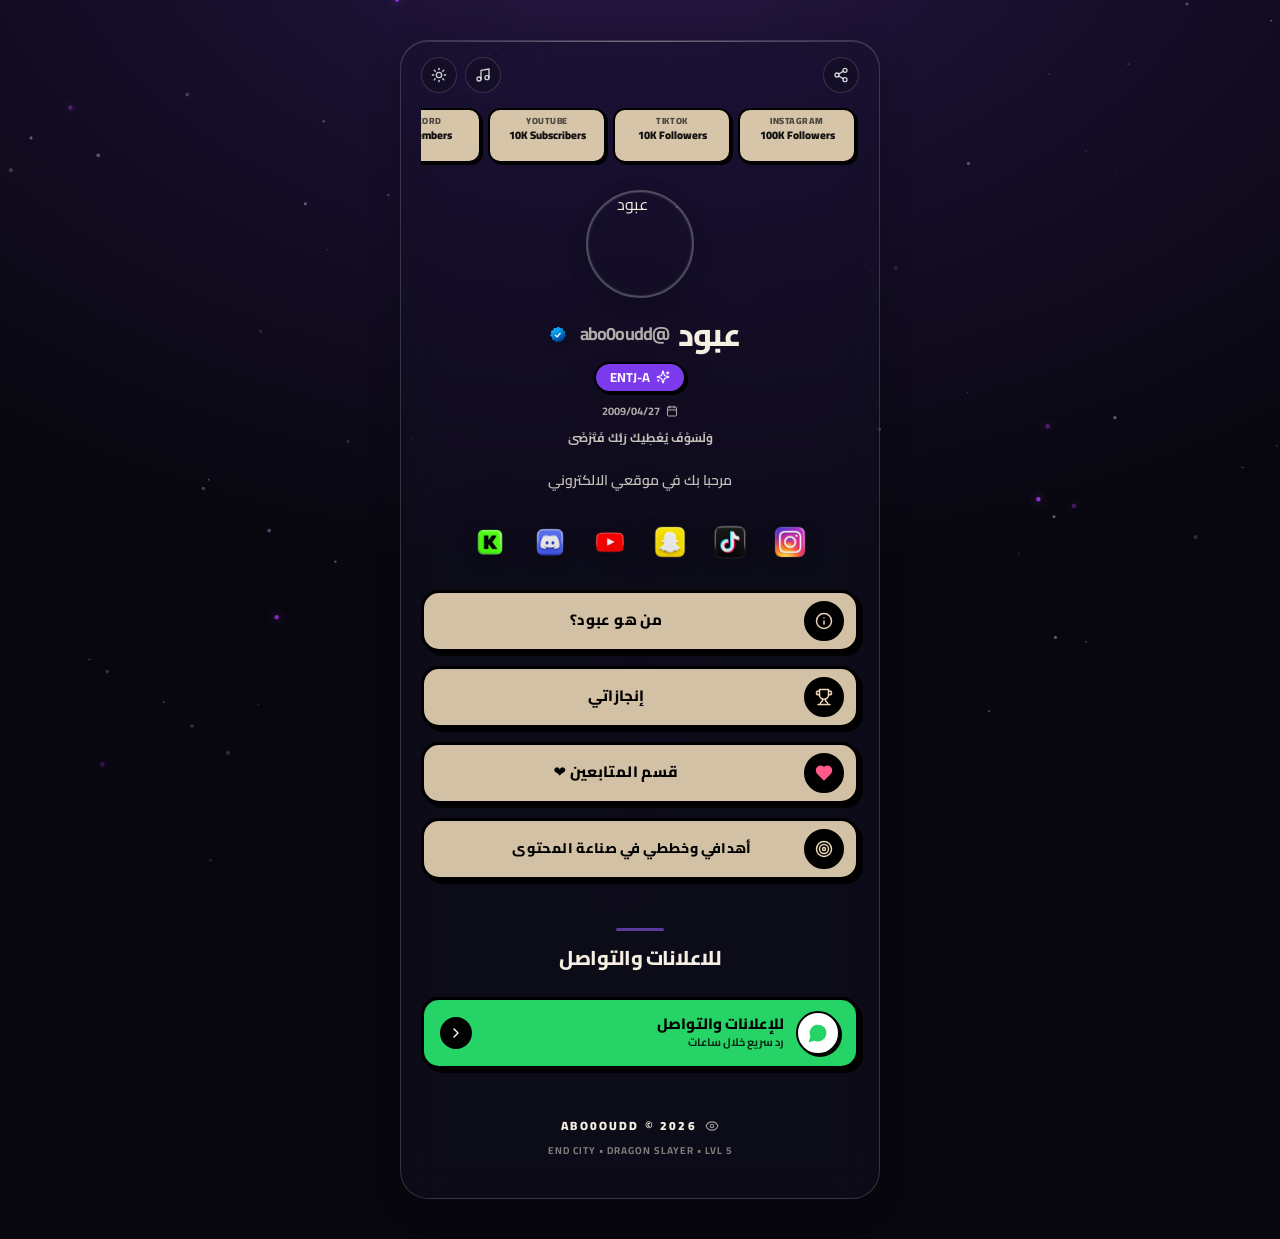
==== commit e6b80186: "Add files via upload" ====
--- a/index.html
+++ b/index.html
@@ -37,7 +37,7 @@
         }
         .mc-cube { transform-style: preserve-3d; }
         .mc-face { position:absolute; width:100%; height:100%; backface-visibility:hidden; border:1px solid rgba(0,0,0,0.15); }
-      `}),I("audio",{ref:i,loop:!0,preload:"none",src:"https://cdn.pixabay.com/download/audio/2022/03/24/audio_173a3a1304.mp3"}),B&&I("div",{className:"fixed inset-0 z-[4] bg-black/70 backdrop-blur-[14px] transition-all duration-700"}),B&&j("div",{className:"fixed top-4 left-1/2 -translate-x-1/2 z-[60] px-5 py-2.5 rounded-full bg-black text-[#e8d5b5] border-[2.5px] border-black shadow-[4px_4px_0_#000] text-[12px] font-extrabold flex items-center gap-2 animate-in slide-in-from-top-2",children:[I(ov,{size:14})," وضع التركيز مفعل \uD83C\uDFA7 - اضغط ESC للخروج"]}),j("div",{className:`fixed inset-0 pointer-events-none transition-opacity duration-700 ${e&&!B?"opacity-100":"opacity-0"}`,style:{zIndex:0},children:[I("canvas",{id:"endBg",ref:A,className:"absolute inset-0 w-full h-full"}),j("div",{className:"absolute inset-0 select-none",children:[I("div",{className:"absolute bottom-0 left-1/2 -translate-x-1/2 w-[900px] h-[700px] opacity-[0.06]",style:{background:`url("data:image/svg+xml,%3Csvg xmlns='http://www.w3.org/2000/svg' viewBox='0 0 200 400'%3E%3Cpath fill='black' d='M80 0 h40 v50 h20 v80 h-20 v20 h-10 v200 h-20 v-200 h-10 v-20 h-20 v-80 Z'/%3E%3C/svg%3E") no-repeat center bottom / contain`,filter:"blur(1px)"}}),I("div",{className:"absolute bottom-[28%] left-[52%] w-2 h-2 bg-[#b14cff] rounded-full blur-[1px] opacity-40"}),I("div",{className:"absolute bottom-[28%] left-[48%] w-2 h-2 bg-[#b14cff] rounded-full blur-[1px] opacity-40"})]})]}),I("div",{className:`fixed inset-0 pointer-events-none transition-opacity duration-700 ${!e&&!B?"opacity-100":"opacity-0"}`,style:{zIndex:0},children:j("div",{className:"absolute inset-0 w-full h-full overflow-hidden",children:[I("div",{className:"absolute inset-0",style:{background:"linear-gradient(180deg, #ffd3e2 0%, #ffe6ee 18%, #fff1f5 38%, #fef9fb 68%, #f7f2f0 100%)"}}),I("div",{className:"absolute rounded-full",style:{width:"38vw",height:"38vw",maxWidth:"520px",maxHeight:"520px",left:"12%",top:"-6%",background:"radial-gradient(circle at center, rgba(255,255,255,0.9) 0%, rgba(255,210,225,0.55) 35%, rgba(255,180,200,0.0) 72%)",filter:"blur(6px)"}}),I("div",{className:"absolute bottom-0 left-0 right-0",style:{height:"46%",background:"linear-gradient(180deg, rgba(255,255,255,0) 0%, rgba(255,230,238,0.35) 100%), radial-gradient(80% 70% at 20% 100%, #ffc9da 0%, #ffb7cf 22%, #ff9fb9 38%, transparent 60%), radial-gradient(70% 60% at 65% 100%, #ffcad8 0%, #ffb5cc 20%, #ffa8c0 35%, transparent 62%), radial-gradient(60% 50% at 90% 100%, #ffd6e3 0%, #ffc2d6 30%, transparent 65%)",opacity:0.9}}),I("div",{className:"absolute bottom-[18%] left-[4%] w-[22vw] h-[22vw] max-w-[220px] max-h-[220px] rounded-[40%_60%_45%_55%] bg-[#ff8fb0]/70 blur-[0.3px]",style:{boxShadow:"inset -18px -12px 0 rgba(255,255,255,0.35), inset 12px 8px 24px rgba(255,255,255,0.55), 0 0 40px rgba(255,150,180,0.25)"}}),I("div",{className:"absolute bottom-[22%] left-[18%] w-[14vw] h-[14vw] max-w-[140px] max-h-[140px] rounded-[55%_45%_60%_40%] bg-[#ffa8c2]/60"}),I("div",{className:"absolute bottom-[14%] right-[6%] w-[26vw] h-[26vw] max-w-[260px] max-h-[260px] rounded-[50%_50%_35%_65%] bg-[#ff9bb7]/65",style:{boxShadow:"inset -20px -10px 0 rgba(255,255,255,0.3), 0 0 50px rgba(255,150,180,0.22)"}}),I("div",{className:"absolute bottom-[26%] right-[24%] w-[16vw] h-[16vw] max-w-[160px] max-h-[160px] rounded-[60%_40%_50%_50%] bg-[#ffb8ce]/55"}),I("div",{className:"absolute bottom-[10%] left-1/2 -translate-x-1/2 w-[70%] h-[22%] rounded-[50%_50%_0_0] bg-gradient-to-t from-[#e8d9c8]/80 to-[#f5efe6]/0"}),I("div",{className:"absolute bottom-0 left-[9%] w-[3px] h-[18%] bg-[#5c3a2a]/30 rounded-full blur-[0.2px]"}),I("div",{className:"absolute bottom-0 right-[14%] w-[3.5px] h-[22%] bg-[#5c3a2a]/30 rounded-full"}),I("div",{className:"absolute bottom-0 inset-x-0 h-[14%] bg-gradient-to-t from-[#d6e8c2]/70 to-transparent"}),I("div",{className:"absolute inset-0",style:{background:"linear-gradient(to bottom, rgba(255,200,210,0.12) 0%, rgba(255,235,240,0.18) 35%, rgba(255,248,250,0.30) 75%, rgba(255,245,240,0.35) 100%)"}})]})}),!e&&!B&&I("div",{className:"fixed inset-0 pointer-events-none z-[1] overflow-hidden","aria-hidden":!0,children:[{l:"8%",d:"0s",s:"8px",dur:"11s"},{l:"22%",d:"1.2s",s:"10px",dur:"13s"},{l:"35%",d:"0.5s",s:"7px",dur:"10s"},{l:"52%",d:"2s",s:"9px",dur:"14s"},{l:"68%",d:"0.8s",s:"6px",dur:"12s"},{l:"83%",d:"1.8s",s:"11px",dur:"15s"},{l:"92%",d:"0.3s",s:"7px",dur:"9s"},{l:"15%",d:"3s",s:"6px",dur:"16s"}].map((t,c)=>I("div",{className:"absolute top-0 rounded-full",style:{left:t.l,width:t.s,height:t.s,background:c%2===0?"#ffb7d1":"#ffcbe0",boxShadow:"0 0 6px rgba(255,130,170,0.6)",animation:`petalFall ${t.dur} linear infinite`,animationDelay:t.d}},c))}),j("main",{className:"relative w-full max-w-[480px] mx-auto px-5 pb-10 pt-4 rounded-[28px] transition-all duration-700",style:{zIndex:B?20:10,background:B?e?"rgba(22,20,38,0.88)":"rgba(255,255,255,0.86)":e?"rgba(22,20,38,0.38)":"rgba(255,255,255,0.42)",backdropFilter:B?"blur(28px) saturate(140%)":e?"blur(20px) saturate(130%)":"blur(22px) saturate(140%)",WebkitBackdropFilter:B?"blur(28px) saturate(140%)":e?"blur(20px) saturate(130%)":"blur(22px) saturate(140%)",border:e?"1px solid rgba(255,255,255,0.16)":"1px solid rgba(255,255,255,0.55)",borderRadius:"28px",boxShadow:e?"0 8px 32px rgba(0,0,0,0.20), inset 0 1px 0 rgba(255,255,255,0.14)":"0 8px 32px rgba(80,30,50,0.12), inset 0 1px 0 rgba(255,255,255,0.65), 0 0 0 1px rgba(255,200,220,0.25)"},children:[I("div",{className:"pointer-events-none absolute top-0 left-6 right-6 h-[1px] bg-gradient-to-r from-transparent via-white/30 to-transparent"}),j("div",{className:"flex justify-between items-center mb-3",children:[I("button",{onClick:Q,"aria-label":"share",className:`w-9 h-9 rounded-full backdrop-blur flex items-center justify-center transition border ${e?"bg-black/10 border-white/15 text-white/80 hover:bg-white/15":"bg-black/[0.06] border-black/10 text-black/70 hover:bg-black/10"}`,children:I(Ov,{size:16})}),j("div",{className:"flex items-center gap-2",children:[I("button",{onClick:()=>z(!B),"aria-label":"focus mode",className:`w-9 h-9 rounded-full backdrop-blur flex items-center justify-center transition border ${B?"bg-violet-600 border-black text-white shadow-[2px_2px_0_#000]":e?"bg-black/10 border-white/15 text-white/80 hover:bg-white/15":"bg-black/[0.06] border-black/10 text-black/70 hover:bg-black/10"}`,title:"وضع التركيز",children:I(C9,{size:16})}),I("button",{onClick:()=>P(!e),"aria-label":"toggle theme",className:`w-9 h-9 rounded-full backdrop-blur flex items-center justify-center transition border ${e?"bg-black/10 border-white/15 text-white/80 hover:bg-white/15":"bg-black/[0.06] border-black/10 text-black/70 hover:bg-black/10"}`,children:e?I(hv,{size:16}):I(xv,{size:16})})]})]}),j("button",{onClick:()=>v("xpModal"),className:"w-full mb-5 group text-left","aria-label":"XP progress",children:[j("div",{className:"relative h-8 rounded-full bg-black/30 border border-white/10 overflow-hidden flex items-center backdrop-blur",children:[I("div",{className:"absolute left-0 top-0 bottom-0 rounded-full transition-all duration-700",style:{width:`${v7}%`,background:"linear-gradient(90deg, #7CFC00 0%, #22c55e 50%, #16a34a 100%)",boxShadow:"0 0 14px rgba(34,197,94,0.5), inset 0 1px 0 rgba(255,255,255,0.4)",animation:"xpPulse 2.5s ease-in-out infinite"},children:I("div",{className:"absolute inset-0 w-[60%] opacity-60",style:{background:"linear-gradient(90deg, transparent 0%, rgba(255,255,255,0.7) 50%, transparent 100%)",animation:"shineMove 2.2s linear infinite"}})}),j("div",{className:"relative z-10 w-full flex items-center justify-center gap-1.5 px-2",children:[I("span",{className:"w-4 h-4 rounded-full bg-[#a855f7] border border-white/40 shadow-[0_0_6px_rgba(168,85,247,0.8)] shrink-0 flex items-center justify-center text-[8px]",children:"✦"}),I("span",{className:"text-[11px] font-extrabold text-white drop-shadow-[0_1px_2px_rgba(0,0,0,0.8)] tracking-wide whitespace-nowrap",children:"LVL 5 • 5,234 / 10,000 متابع - باقي 4,766 للـ 10K \uD83D\uDD25"})]}),I("div",{className:"absolute right-2 w-1.5 h-1.5 rounded-full bg-[#7CFC00] animate-pulse"})]}),j("div",{className:"mt-1 flex justify-between px-1",children:[j("span",{className:"text-[9px] font-bold opacity-50",children:["XP: ",e7," / ",hP]}),j("span",{className:"text-[9px] font-bold opacity-50 group-hover:opacity-80 transition",children:["اضغط للتفاصيل • ",v7.toFixed(2),"%"]})]})]}),j("section",{className:"flex flex-col items-center text-center",children:[I("div",{className:"relative",children:I("div",{className:"w-[108px] h-[108px] rounded-full overflow-hidden",style:{border:"2px solid rgba(255,255,255,0.25)",boxShadow:"0 4px 20px rgba(0,0,0,0.18), 0 0 0 1px rgba(255,255,255,0.08) inset"},children:I("img",{src:GP,alt:"عبود",className:"w-full h-full object-cover"})})}),j("h1",{className:"mt-5 text-[32px] font-[800] leading-none tracking-tight flex items-center gap-2 flex-wrap justify-center",children:[I("span",{children:"عبود"}),I("span",{className:"text-[18px] opacity-70 font-bold",children:"@abo0oudd"}),I("img",{src:iB,alt:"verified",className:"w-[28px] h-[28px] object-contain inline-block align-middle ml-1 select-none",style:{filter:"drop-shadow(0 1px 4px rgba(0,0,0,0.25))"}})]}),j("div",{className:"mt-3 flex flex-col items-center gap-1.5",children:[j("span",{className:"inline-flex items-center gap-1.5 px-3.5 py-1 rounded-full bg-violet-600 border-[2.5px] border-black text-white text-[13px] font-bold shadow-[2px_2px_0_#000]",children:[I(uf,{size:14})," ENTJ-A"]}),j("span",{className:"inline-flex items-center gap-1.5 text-[11px] font-bold opacity-70 mt-1",children:[I(wv,{size:12})," 2009/04/27"]})]}),I("p",{className:"mt-4 max-w-[320px] text-[14px] leading-7 opacity-80 font-semibold",children:"مرحبا بك في موقعي الالكتروني"})]}),I("section",{id:"socials",className:"mt-6",children:I("div",{className:"flex gap-3 justify-center flex-wrap items-center",children:[{img:CB,href:"https://instagram.com/abo0oudd",alt:"Instagram"},{img:wB,href:"https://www.tiktok.com/@vilaosk?is_from_webapp=1&sender_device=pc",alt:"TikTok"},{img:MB,href:"https://snapchat.com/t/TTorfR90",alt:"Snapchat"},{img:uB,href:"https://youtube.com/@abo0oudd?si=5fE-HF7bX-xhn2FG",alt:"YouTube"},{img:jB,href:"https://discord.gg/7Wp4pXuuRX",alt:"Discord"},{img:cB,href:"https://kick.com/abo0oudd",alt:"Kick"}].map((t,c)=>I("a",{href:t.href,target:"_blank",rel:"noopener noreferrer",className:"w-[48px] h-[48px] bg-transparent border-none shadow-none p-1 flex items-center justify-center hover:scale-[1.10] transition-transform duration-200",children:I("img",{src:t.img,alt:t.alt,className:"w-full h-full object-contain",style:{filter:"drop-shadow(0 2px 8px rgba(0,0,0,0.25))"}})},c))})}),j("section",{className:"mt-6 flex flex-col gap-3.5",children:[j("button",{onClick:()=>v("storyModal"),className:"group relative w-full h-[62px] rounded-[18px] bg-[#e8d5b5]/90 border-[3px] border-black shadow-[4px_4px_0_#000] flex items-center px-3 hover:translate-y-[-2px] hover:shadow-[5px_6px_0_#000,0_0_24px_rgba(168,85,247,0.35)] transition-all text-black",children:[I("div",{className:"w-10 h-10 rounded-full bg-black text-[#e8d5b5] flex items-center justify-center border-2 border-black shrink-0",children:I(jv,{size:18})}),I("span",{className:"flex-1 text-center font-extrabold text-[15px] tracking-wide pr-10",children:"من هو عبود؟"}),I("div",{className:"w-8"})]}),j("button",{onClick:()=>v("dreamModal"),className:"group relative w-full h-[62px] rounded-[18px] bg-[#e8d5b5]/90 border-[3px] border-black shadow-[4px_4px_0_#000] flex items-center px-3 hover:translate-y-[-2px] hover:shadow-[5px_6px_0_#000,0_0_24px_rgba(168,85,247,0.35)] transition-all text-black",children:[I("div",{className:"w-10 h-10 rounded-full bg-black text-[#e8d5b5] flex items-center justify-center border-2 border-black shrink-0",children:I(M9,{size:18})}),I("span",{className:"flex-1 text-center font-extrabold text-[15px] tracking-wide pr-10",children:"إنجازاتي"}),I("div",{className:"w-8"})]}),j("button",{onClick:()=>v("followersModal"),className:"group relative w-full h-[62px] rounded-[18px] bg-[#e8d5b5]/90 border-[3px] border-black shadow-[4px_4px_0_#000] flex items-center px-3 hover:translate-y-[-2px] hover:shadow-[5px_6px_0_#000,0_0_24px_rgba(236,72,153,0.35)] transition-all text-black",children:[I("div",{className:"w-10 h-10 rounded-full bg-black text-[#e8d5b5] flex items-center justify-center border-2 border-black shrink-0",children:I(w9,{size:18,className:"fill-[#ff5a8a] text-[#ff5a8a]"})}),I("span",{className:"flex-1 text-center font-extrabold text-[15px] tracking-wide pr-10",children:"قسم المتابعين ❤️"}),I("div",{className:"w-8"})]}),j("button",{onClick:()=>v("minecraftModal"),className:"group relative w-full rounded-[18px] bg-[#e8d5b5]/90 border-[3px] border-black shadow-[4px_4px_0_#000] flex items-center px-3 py-3 hover:translate-y-[-2px] hover:shadow-[5px_6px_0_#000,0_0_28px_rgba(34,197,94,0.35)] transition-all text-black",children:[I("div",{className:"w-10 h-10 rounded-full bg-black text-[#e8d5b5] flex items-center justify-center border-2 border-black shrink-0",children:I(Uf,{size:18})}),j("div",{className:"flex-1 flex flex-col items-center justify-center pr-10",children:[I("span",{className:"font-extrabold text-[15px] tracking-wide",children:"تحميل لعبة ماين كرافت"}),I("span",{className:"text-[11px] font-bold opacity-60 mt-0.5",children:"للجوال والبيسي"})]}),I("div",{className:"w-8"})]}),j("button",{onClick:()=>v("planModal"),className:"group relative w-full h-[62px] rounded-[18px] bg-[#e8d5b5]/90 border-[3px] border-black shadow-[4px_4px_0_#000] flex items-center px-3 hover:translate-y-[-2px] hover:shadow-[5px_6px_0_#000] transition-all text-black",children:[I("div",{className:"w-10 h-10 rounded-full bg-black text-[#e8d5b5] flex items-center justify-center border-2 border-black shrink-0",children:I(u9,{size:18})}),I("span",{className:"flex-1 text-center font-extrabold text-[13px] sm:text-[14px] tracking-wide pr-2",children:"أهدافي وخططي في صناعة المحتوى"}),I("div",{className:"w-8"})]})]}),j("section",{className:"mt-12",children:[j("div",{className:"flex flex-col items-center gap-3 mb-6",children:[I("div",{className:"w-12 h-[3px] rounded-full bg-violet-500/60"}),I("h2",{className:"text-[20px] font-[800] tracking-tight",children:"للاعلانات والتواصل"})]}),j("a",{href:"https://wa.me/213552419065",target:"_blank",rel:"noopener noreferrer",className:"group w-full h-[72px] rounded-[18px] bg-[#25D366] border-[3px] border-black shadow-[4px_4px_0_#000] flex items-center px-4 gap-3 hover:translate-y-[-2px] hover:shadow-[5px_6px_0_#000,0_0_20px_rgba(37,211,102,0.35)] transition-all text-black",children:[I("div",{className:"w-11 h-11 rounded-full bg-white border-[2.5px] border-black flex items-center justify-center shrink-0 shadow-[2px_2px_0_#000]",children:I(cv,{size:20,className:"text-[#25D366] fill-[#25D366]"})}),j("div",{className:"flex-1 flex flex-col text-right leading-tight",children:[I("span",{className:"font-extrabold text-[15px]",children:"للإعلانات والتواصل"}),I("span",{className:"text-[11px] font-bold opacity-80 mt-0.5",children:"رد سريع خلال ساعات"})]}),I("div",{className:"w-8 h-8 rounded-full bg-black text-white flex items-center justify-center border-2 border-black shrink-0 group-hover:translate-x-[-2px] transition-transform",children:I(uv,{size:16,className:"-rotate-90"})})]})]}),j("footer",{className:"mt-12 flex flex-col items-center gap-2",children:[j("div",{className:"flex items-center gap-2 text-[12px] font-black tracking-[0.18em]",children:[I(C9,{size:14,className:"opacity-60"})," ABO0OUDD © 2026"]}),I("div",{className:"text-[10px] opacity-50 font-bold tracking-widest",children:"END CITY • DRAGON SLAYER • LVL 5"})]})]}),n&&I("div",{className:"fixed bottom-6 left-1/2 -translate-x-1/2 z-[100] px-4 py-2 rounded-full bg-black text-[#e8d5b5] border-2 border-black shadow-[3px_3px_0_#000] text-[13px] font-bold",children:n}),f&&j("div",{className:"fixed inset-0 z-50 flex items-end sm:items-center justify-center p-0 sm:p-6",children:[I("div",{className:"absolute inset-0 bg-[#08070F]/80 backdrop-blur-[8px]",onClick:()=>v(null)}),j("div",{className:"relative w-full sm:max-w-[520px] max-h-[90vh] overflow-auto rounded-t-[24px] sm:rounded-[20px] bg-[#f7ecda] border-[4px] border-black shadow-[8px_8px_0_#000] text-black animate-in slide-in-from-bottom-4",children:[I("button",{onClick:()=>v(null),className:"absolute left-4 top-4 w-9 h-9 rounded-full bg-black text-[#e8d5b5] border-2 border-black flex items-center justify-center shadow-[2px_2px_0_#000]",children:I(Yv,{size:16})}),f==="storyModal"&&j("div",{id:"storyModal",className:"p-6 pt-14",children:[j("div",{className:"flex items-center gap-3 mb-5",children:[I("div",{className:"w-12 h-12 rounded-[12px] bg-black text-[#e8d5b5] border-[3px] border-black flex items-center justify-center shadow-[2px_2px_0_#000]",children:I(Mv,{size:20})}),j("div",{children:[I("h3",{className:"font-[800] text-[20px]",children:"من هو عبود؟"}),I("p",{className:"text-[12px] font-bold opacity-60",children:"@abo0oudd • صانع محتوى"})]})]}),j("div",{className:"space-y-5 leading-8 text-[14px] font-semibold",children:[I("p",{children:"عبود هو صانع محتوى ومبدع رقمي طموح، يجمع بين الألعاب، التصميم، المونتاج والتقنية، ويؤمن أن بناء شيء مميز يحتاج شخصية واضحة، استمرارية وصبر. لا يريد أن يكون مجرد شخص معروف، بل يطمح لأن يصبح اسمًا معروفًا جدًا في العالم العربي، ويبني لنفسه عالمًا خاصًا يحمل شخصيته وأفكاره، ويترك بصمة حقيقية في كل شخص يصل إليه."}),j("p",{className:"opacity-80",children:["عبود من النوع اللي ما يقدر يشوف فكرة في رأسه ويتركها مجرد فكرة، لازم يجربها ويطورها ويشوف إلى أين ممكن توصل. دائمًا عنده شيء جديد يفكر فيه، مشروع جديد، فكرة جديدة، أو طريقة جديدة يخلي فيها الشيء أفضل من قبل. ورغم أن حلمه كبير، إلا أنه يعرف أن الوصول له ما راح يكون بيوم وليلة، وأن كل رقم وكل خطوة صغيرة اليوم ممكن تكون جزء من شيء أكبر بكثير بالمستقبل. هو لا يبحث عن طريق جاهز، لأنه أصلًا يريد أن يصنع طريقه بنفسه، بأسلوبه وشخصيته والأشياء التي يحبها. وأشوف أن عنده شيء مهم جدًا:"," ",I("span",{className:"font-extrabold bg-[#e8d5b5] px-1.5 rounded border border-black/10",children:"هو لا يريد فقط أن ينجح، بل يريد أن يكون له طابع خاص."}),' حتى لما نتكلم عن Minecraft أو موقع أو حساب Instagram، دائمًا ترجع لنفس الفكرة: "لا أريد الشيء العادي."']})]})]}),f==="xpModal"&&j("div",{id:"xpModal",className:"p-6 pt-14",children:[j("div",{className:"flex items-center gap-3 mb-5",children:[I("div",{className:"w-12 h-12 rounded-[12px] bg-[#22c55e] border-[3px] border-black flex items-center justify-center shadow-[2px_2px_0_#000]",children:I(Xv,{size:20})}),j("div",{children:[I("h3",{className:"font-[800] text-[20px]",children:"نظام الـ XP"}),I("p",{className:"text-[12px] font-bold opacity-60",children:"التقدم نحو 10K"})]})]}),j("div",{className:"rounded-[16px] bg-black text-[#e8d5b5] border-[3px] border-black p-4 shadow-[3px_3px_0_#000] mb-4",children:[j("div",{className:"flex justify-between text-[12px] font-bold mb-2",children:[I("span",{children:"LVL 5 → LVL 6"}),j("span",{className:"text-[#7CFC00]",children:[v7.toFixed(2),"%"]})]}),I("div",{className:"h-4 rounded-full bg-white/10 overflow-hidden border border-white/10",children:I("div",{className:"h-full rounded-full",style:{width:`${v7}%`,background:"linear-gradient(90deg,#7CFC00,#22c55e)"}})}),j("div",{className:"mt-3 grid grid-cols-3 gap-2 text-center",children:[j("div",{className:"rounded-[10px] bg-white/10 p-2",children:[I("div",{className:"text-[18px] font-black text-[#7CFC00]",children:e7.toLocaleString()}),I("div",{className:"text-[9px] opacity-60",children:"الحالي"})]}),j("div",{className:"rounded-[10px] bg-white/10 p-2",children:[I("div",{className:"text-[18px] font-black",children:e4.toLocaleString()}),I("div",{className:"text-[9px] opacity-60",children:"باقي"})]}),j("div",{className:"rounded-[10px] bg-white/10 p-2",children:[I("div",{className:"text-[18px] font-black",children:"10K"}),I("div",{className:"text-[9px] opacity-60",children:"الهدف"})]})]})]}),I("div",{className:"space-y-2",children:[{lvl:"LVL 1",t:"0 - 1K",done:!0},{lvl:"LVL 3",t:"1K - 3K",done:!0},{lvl:"LVL 5",t:"3K - 7K",done:!0,current:!0},{lvl:"LVL 6",t:"10K - النهاية",done:!1}].map((t)=>j("div",{className:`flex items-center justify-between rounded-[12px] border-[2px] p-3 ${t.current?"bg-[#7CFC00]/20 border-[#7CFC00] shadow-[2px_2px_0_#000]":"bg-white border-black"}`,children:[I("span",{className:"font-black text-[12px]",children:t.lvl}),I("span",{className:"text-[11px] font-bold opacity-70",children:t.t}),I("span",{className:`w-6 h-6 rounded-full border-2 border-black flex items-center justify-center ${t.done?"bg-[#22c55e]":t.current?"bg-[#7CFC00] animate-pulse":"bg-white"}`,children:t.done&&I(E9,{size:12})})]},t.lvl))}),I("div",{className:"mt-4 rounded-[12px] bg-[#e8d5b5] border-[2px] border-black p-3 text-[11px] font-bold leading-6",children:"كل متابع جديد هو XP إضافي \uD83D\uDD25 أنت جزء من الرحلة!"})]}),f==="followersModal"&&j("div",{id:"followersModal",className:"p-6 pt-14",children:[j("div",{className:"flex items-center gap-3 mb-5",children:[I("div",{className:"w-12 h-12 rounded-[12px] bg-[#ff5a8a] border-[3px] border-black flex items-center justify-center shadow-[2px_2px_0_#000] text-white",children:I(w9,{size:20,className:"fill-white"})}),j("div",{children:[I("h3",{className:"font-[800] text-[20px] leading-tight",children:"أكثر 10 متابعين دعموني ❤️"}),I("p",{className:"text-[11px] font-bold opacity-60",children:"أساطير الدعم - أحبكم"})]})]}),I("div",{className:"grid grid-cols-2 gap-3",children:Array.from({length:10}).map((t,c)=>{let G=c+1,h=G<=3;return j("div",{className:"group relative rounded-[14px] bg-white border-[2.5px] border-black p-3 shadow-[3px_3px_0_#000] hover:translate-y-[-2px] hover:shadow-[4px_5px_0_#000] transition-all overflow-hidden",children:[I("div",{className:"absolute top-0 right-0 w-6 h-6 bg-black text-[#e8d5b5] flex items-center justify-center font-black text-[10px] rounded-bl-[10px]",children:G}),j("div",{className:"flex flex-col items-center text-center",children:[I("div",{className:"w-12 h-12 rounded-full border-[2px] border-black shadow-[1px_1px_0_#000] mb-2",style:{background:`linear-gradient(135deg, ${h?"#fbbf24, #f59e0b":"#e8d5b5, #d6c2a0"})`},children:I("div",{className:"w-full h-full rounded-full flex items-center justify-center font-black text-[16px]",children:G<=3?"\uD83D\uDC51":"❤️"})}),j("div",{className:"font-extrabold text-[12px] leading-tight",children:["المتابع #",G]}),j("div",{className:"text-[10px] opacity-60 font-bold",children:["@user",G]}),I("span",{className:`mt-1.5 px-2.5 py-0.5 rounded-full text-[9px] font-black border border-black shadow-[1px_1px_0_#000] ${h?"bg-[#fbbf24] text-black":"bg-[#e8d5b5] text-black"}`,children:h?"أسطورة":G<=6?"داعم قوي":"داعم"})]})]},c)})}),]}),f==="dreamModal"&&j("div",{id:"dreamModal",className:"p-6 pt-14",children:[j("div",{className:"flex items-center gap-3 mb-5",children:[I("div",{className:"w-12 h-12 rounded-[12px] bg-[#fbbf24] border-[3px] border-black flex items-center justify-center shadow-[2px_2px_0_#000]",children:I(M9,{size:20})}),j("div",{children:[I("h3",{className:"font-[800] text-[20px]",children:"إنجازاتي"}),I("p",{className:"text-[12px] font-bold opacity-60",children:"البداية فقط - القادم أكبر"})]})]}),I("div",{className:"grid gap-2.5",children:["اكثر من 5 فيديوهات فوق المليون مشاهدة","تجاوز 80 الف لايك على ريلز","وفي ريلزات فوق 50 الف لايك","تعدي حاجز 5 الاف متابع في الانستقرام","لسى البداية وفي انجازات ان شاء الله ضخمة في الطريق -"].map((t,c)=>j("div",{className:"rounded-[14px] bg-white border-[2.5px] border-black p-4 shadow-[3px_3px_0_#000] flex gap-3 items-start",children:[I("div",{className:"w-8 h-8 rounded-full bg-[#22c55e] border-[2px] border-black flex items-center justify-center shrink-0",children:I(E9,{size:16,className:"text-black"})}),I("div",{className:"font-bold text-[13px] leading-6 pt-0.5",children:t})]},c))})]}),f==="minecraftModal"&&j("div",{id:"minecraftModal",className:"p-6 pt-14",children:[j("div",{className:"flex items-center gap-3 mb-5",children:[I("div",{className:"w-12 h-12 rounded-[12px] bg-[#22c55e] border-[3px] border-black flex items-center justify-center shadow-[2px_2px_0_#000]",children:I("span",{className:"text-[20px]",children:"⛏"})}),j("div",{children:[I("h3",{className:"font-[800] text-[20px]",children:"⛏ حمّل ماين كرافت"}),I("p",{className:"text-[12px] font-bold opacity-60",children:"اختر جهازك وابدأ اللعب"})]})]}),j("div",{className:"grid gap-3",children:[j("a",{href:"https://skmedix.pl/#google_vignette",target:"_blank",rel:"noopener",className:"rounded-[14px] bg-white border-[3px] border-black p-4 shadow-[3px_3px_0_#000] flex items-center gap-3 hover:translate-y-[-1px] transition",children:[I("div",{className:"w-11 h-11 rounded-[10px] bg-black text-[#e8d5b5] flex items-center justify-center border-2 border-black",children:I(iv,{size:20})}),j("div",{className:"flex-1",children:[I("div",{className:"font-extrabold text-[14px]",children:"تحميل للكمبيوتر"}),I("div",{className:"text-[11px] opacity-60 font-bold mt-0.5",children:"Windows • Java & Bedrock"})]}),I(Uf,{size:18,className:"opacity-60"})]}),j("a",{href:"https://www.mediafire.com/file/v9zazrbhalcvxal/minecraft-26-22.apk/file",target:"_blank",rel:"noopener",className:"rounded-[14px] bg-white border-[3px] border-black p-4 shadow-[3px_3px_0_#000] flex items-center gap-3 hover:translate-y-[-1px] transition",children:[I("div",{className:"w-11 h-11 rounded-[10px] bg-[#22c55e] text-black flex items-center justify-center border-2 border-black",children:I(Gv,{size:20})}),j("div",{className:"flex-1",children:[I("div",{className:"font-extrabold text-[14px]",children:"تحميل للجوال"}),I("div",{className:"text-[11px] opacity-60 font-bold mt-0.5",children:"Android APK • 26.22"})]}),I(Uf,{size:18,className:"opacity-60"})]})]}),I("div",{className:"mt-4 rounded-[12px] bg-[#e8d5b5] border-[2.5px] border-black p-3 text-[11px] font-bold opacity-70 leading-6",children:"الروابط خارجية - تأكد من جهازك قبل التثبيت. نسخة الجوال APK تحتاج تفعيل التثبيت من مصادر غير معروفة."})]}),f==="planModal"&&j("div",{id:"planModal",className:"p-6 pt-14",children:[j("div",{className:"flex items-center gap-3 mb-5",children:[I("div",{className:"w-12 h-12 rounded-[12px] bg-black text-[#e8d5b5] border-[3px] border-black flex items-center justify-center shadow-[2px_2px_0_#000]",children:I(u9,{size:20})}),j("div",{children:[I("h3",{className:"font-[800] text-[18px] leading-tight",children:"أهدافي وخططي في صناعة المحتوى"}),I("p",{className:"text-[11px] font-bold opacity-60",children:"أبغا أرقام تخوف وشهرة تخلي الكل يتكلم عني"})]})]}),I("div",{className:"space-y-3",children:[{step:"01",title:"بناء عالم خاص",desc:"عالم يحمل شخصيتي وأفكاري، مو شي عادي"},{step:"02",title:"أرقام تخوف",desc:"محتوى يترك بصمة ويجيب مشاهدات مليونية"},{step:"03",title:"تطوير مستمر",desc:"تصميم، مونتاج، أفكار جديدة كل يوم"},{step:"04",title:"اسم معروف",desc:"أصبح اسم معروف جداً في العالم العربي"}].map((t)=>j("div",{className:"flex gap-3 items-start rounded-[12px] bg-white border-[2.5px] border-black p-3 shadow-[2px_2px_0_#000]",children:[I("div",{className:"w-9 h-9 rounded-full bg-black text-[#e8d5b5] flex items-center justify-center font-black text-[12px] shrink-0",children:t.step}),j("div",{children:[I("div",{className:"font-extrabold text-[13px]",children:t.title}),I("div",{className:"text-[11px] opacity-70 font-semibold",children:t.desc})]})]},t.step))})]})]})]})]})}GB.createRoot(document.getElementById("root")).render(I(OB.default.StrictMode,{children:I(dP,{})}));
+      `}),I("audio",{ref:i,loop:!0,preload:"none",src:"https://cdn.pixabay.com/download/audio/2022/03/24/audio_173a3a1304.mp3"}),B&&I("div",{className:"fixed inset-0 z-[4] bg-black/70 backdrop-blur-[14px] transition-all duration-700"}),B&&j("div",{className:"fixed top-4 left-1/2 -translate-x-1/2 z-[60] px-5 py-2.5 rounded-full bg-black text-[#e8d5b5] border-[2.5px] border-black shadow-[4px_4px_0_#000] text-[12px] font-extrabold flex items-center gap-2 animate-in slide-in-from-top-2",children:[I(ov,{size:14})," وضع التركيز مفعل \uD83C\uDFA7 - اضغط ESC للخروج"]}),j("div",{className:`fixed inset-0 pointer-events-none transition-opacity duration-700 ${e&&!B?"opacity-100":"opacity-0"}`,style:{zIndex:0},children:[I("canvas",{id:"endBg",ref:A,className:"absolute inset-0 w-full h-full"}),j("div",{className:"absolute inset-0 select-none",children:[I("div",{className:"absolute bottom-0 left-1/2 -translate-x-1/2 w-[900px] h-[700px] opacity-[0.06]",style:{background:`url("data:image/svg+xml,%3Csvg xmlns='http://www.w3.org/2000/svg' viewBox='0 0 200 400'%3E%3Cpath fill='black' d='M80 0 h40 v50 h20 v80 h-20 v20 h-10 v200 h-20 v-200 h-10 v-20 h-20 v-80 Z'/%3E%3C/svg%3E") no-repeat center bottom / contain`,filter:"blur(1px)"}}),I("div",{className:"absolute bottom-[28%] left-[52%] w-2 h-2 bg-[#b14cff] rounded-full blur-[1px] opacity-40"}),I("div",{className:"absolute bottom-[28%] left-[48%] w-2 h-2 bg-[#b14cff] rounded-full blur-[1px] opacity-40"})]})]}),I("div",{className:`fixed inset-0 pointer-events-none transition-opacity duration-700 ${!e&&!B?"opacity-100":"opacity-0"}`,style:{zIndex:0},children:j("div",{className:"absolute inset-0 w-full h-full overflow-hidden",children:[I("div",{className:"absolute inset-0",style:{background:"linear-gradient(180deg, #ffd3e2 0%, #ffe6ee 18%, #fff1f5 38%, #fef9fb 68%, #f7f2f0 100%)"}}),I("div",{className:"absolute rounded-full",style:{width:"38vw",height:"38vw",maxWidth:"520px",maxHeight:"520px",left:"12%",top:"-6%",background:"radial-gradient(circle at center, rgba(255,255,255,0.9) 0%, rgba(255,210,225,0.55) 35%, rgba(255,180,200,0.0) 72%)",filter:"blur(6px)"}}),I("div",{className:"absolute bottom-0 left-0 right-0",style:{height:"46%",background:"linear-gradient(180deg, rgba(255,255,255,0) 0%, rgba(255,230,238,0.35) 100%), radial-gradient(80% 70% at 20% 100%, #ffc9da 0%, #ffb7cf 22%, #ff9fb9 38%, transparent 60%), radial-gradient(70% 60% at 65% 100%, #ffcad8 0%, #ffb5cc 20%, #ffa8c0 35%, transparent 62%), radial-gradient(60% 50% at 90% 100%, #ffd6e3 0%, #ffc2d6 30%, transparent 65%)",opacity:0.9}}),I("div",{className:"absolute bottom-[18%] left-[4%] w-[22vw] h-[22vw] max-w-[220px] max-h-[220px] rounded-[40%_60%_45%_55%] bg-[#ff8fb0]/70 blur-[0.3px]",style:{boxShadow:"inset -18px -12px 0 rgba(255,255,255,0.35), inset 12px 8px 24px rgba(255,255,255,0.55), 0 0 40px rgba(255,150,180,0.25)"}}),I("div",{className:"absolute bottom-[22%] left-[18%] w-[14vw] h-[14vw] max-w-[140px] max-h-[140px] rounded-[55%_45%_60%_40%] bg-[#ffa8c2]/60"}),I("div",{className:"absolute bottom-[14%] right-[6%] w-[26vw] h-[26vw] max-w-[260px] max-h-[260px] rounded-[50%_50%_35%_65%] bg-[#ff9bb7]/65",style:{boxShadow:"inset -20px -10px 0 rgba(255,255,255,0.3), 0 0 50px rgba(255,150,180,0.22)"}}),I("div",{className:"absolute bottom-[26%] right-[24%] w-[16vw] h-[16vw] max-w-[160px] max-h-[160px] rounded-[60%_40%_50%_50%] bg-[#ffb8ce]/55"}),I("div",{className:"absolute bottom-[10%] left-1/2 -translate-x-1/2 w-[70%] h-[22%] rounded-[50%_50%_0_0] bg-gradient-to-t from-[#e8d9c8]/80 to-[#f5efe6]/0"}),I("div",{className:"absolute bottom-0 left-[9%] w-[3px] h-[18%] bg-[#5c3a2a]/30 rounded-full blur-[0.2px]"}),I("div",{className:"absolute bottom-0 right-[14%] w-[3.5px] h-[22%] bg-[#5c3a2a]/30 rounded-full"}),I("div",{className:"absolute bottom-0 inset-x-0 h-[14%] bg-gradient-to-t from-[#d6e8c2]/70 to-transparent"}),I("div",{className:"absolute inset-0",style:{background:"linear-gradient(to bottom, rgba(255,200,210,0.12) 0%, rgba(255,235,240,0.18) 35%, rgba(255,248,250,0.30) 75%, rgba(255,245,240,0.35) 100%)"}})]})}),!e&&!B&&I("div",{className:"fixed inset-0 pointer-events-none z-[1] overflow-hidden","aria-hidden":!0,children:[{l:"8%",d:"0s",s:"8px",dur:"11s"},{l:"22%",d:"1.2s",s:"10px",dur:"13s"},{l:"35%",d:"0.5s",s:"7px",dur:"10s"},{l:"52%",d:"2s",s:"9px",dur:"14s"},{l:"68%",d:"0.8s",s:"6px",dur:"12s"},{l:"83%",d:"1.8s",s:"11px",dur:"15s"},{l:"92%",d:"0.3s",s:"7px",dur:"9s"},{l:"15%",d:"3s",s:"6px",dur:"16s"}].map((t,c)=>I("div",{className:"absolute top-0 rounded-full",style:{left:t.l,width:t.s,height:t.s,background:c%2===0?"#ffb7d1":"#ffcbe0",boxShadow:"0 0 6px rgba(255,130,170,0.6)",animation:`petalFall ${t.dur} linear infinite`,animationDelay:t.d}},c))}),j("main",{className:"relative w-full max-w-[480px] mx-auto px-5 pb-10 pt-4 rounded-[28px] transition-all duration-700",style:{zIndex:B?20:10,background:B?e?"rgba(22,20,38,0.88)":"rgba(255,255,255,0.86)":e?"rgba(22,20,38,0.38)":"rgba(255,255,255,0.42)",backdropFilter:B?"blur(28px) saturate(140%)":e?"blur(20px) saturate(130%)":"blur(22px) saturate(140%)",WebkitBackdropFilter:B?"blur(28px) saturate(140%)":e?"blur(20px) saturate(130%)":"blur(22px) saturate(140%)",border:e?"1px solid rgba(255,255,255,0.16)":"1px solid rgba(255,255,255,0.55)",borderRadius:"28px",boxShadow:e?"0 8px 32px rgba(0,0,0,0.20), inset 0 1px 0 rgba(255,255,255,0.14)":"0 8px 32px rgba(80,30,50,0.12), inset 0 1px 0 rgba(255,255,255,0.65), 0 0 0 1px rgba(255,200,220,0.25)"},children:[I("div",{className:"pointer-events-none absolute top-0 left-6 right-6 h-[1px] bg-gradient-to-r from-transparent via-white/30 to-transparent"}),j("div",{className:"flex justify-between items-center mb-3",children:[I("button",{onClick:Q,"aria-label":"share",className:`w-9 h-9 rounded-full backdrop-blur flex items-center justify-center transition border ${e?"bg-black/10 border-white/15 text-white/80 hover:bg-white/15":"bg-black/[0.06] border-black/10 text-black/70 hover:bg-black/10"}`,children:I(Ov,{size:16})}),j("div",{className:"flex items-center gap-2",children:[I("button",{onClick:()=>z(!B),"aria-label":"focus mode",className:`w-9 h-9 rounded-full backdrop-blur flex items-center justify-center transition border ${B?"bg-violet-600 border-black text-white shadow-[2px_2px_0_#000]":e?"bg-black/10 border-white/15 text-white/80 hover:bg-white/15":"bg-black/[0.06] border-black/10 text-black/70 hover:bg-black/10"}`,title:"وضع التركيز",children:I(C9,{size:16})}),I("button",{onClick:()=>P(!e),"aria-label":"toggle theme",className:`w-9 h-9 rounded-full backdrop-blur flex items-center justify-center transition border ${e?"bg-black/10 border-white/15 text-white/80 hover:bg-white/15":"bg-black/[0.06] border-black/10 text-black/70 hover:bg-black/10"}`,children:e?I(hv,{size:16}):I(xv,{size:16})})]})]}),j("button",{onClick:()=>{},className:"w-full mb-5 group text-left","aria-label":"Platform goals","aria-disabled":true,tabIndex:-1,style:{cursor:"default"},children:[j("div",{className:"relative h-8 rounded-full bg-black/30 border border-white/10 overflow-hidden flex items-center backdrop-blur",children:[I("div",{className:"absolute left-0 top-0 bottom-0 rounded-full transition-all duration-700",style:{width:`${v7}%`,background:"linear-gradient(90deg, #7CFC00 0%, #22c55e 50%, #16a34a 100%)",boxShadow:"0 0 14px rgba(34,197,94,0.5), inset 0 1px 0 rgba(255,255,255,0.4)",animation:"xpPulse 2.5s ease-in-out infinite"},children:I("div",{className:"absolute inset-0 w-[60%] opacity-60",style:{background:"linear-gradient(90deg, transparent 0%, rgba(255,255,255,0.7) 50%, transparent 100%)",animation:"shineMove 2.2s linear infinite"}})}),j("div",{className:"relative z-10 w-full flex items-center justify-center gap-1.5 px-2",children:[I("span",{className:"w-4 h-4 rounded-full bg-[#a855f7] border border-white/40 shadow-[0_0_6px_rgba(168,85,247,0.8)] shrink-0 flex items-center justify-center text-[8px]",children:"✦"}),I("span",{className:"text-[11px] font-extrabold text-white drop-shadow-[0_1px_2px_rgba(0,0,0,0.8)] tracking-wide whitespace-nowrap",children:"LVL 5 • 5,234 / 10,000 متابع - باقي 4,766 للـ 10K \uD83D\uDD25"})]}),I("div",{className:"absolute right-2 w-1.5 h-1.5 rounded-full bg-[#7CFC00] animate-pulse"})]}),j("div",{className:"mt-1 flex justify-between px-1",children:[j("span",{className:"text-[9px] font-bold opacity-50",children:["XP: ",e7," / ",hP]}),j("span",{className:"text-[9px] font-bold opacity-50 group-hover:opacity-80 transition",children:["اضغط للتفاصيل • ",v7.toFixed(2),"%"]})]})]}),j("section",{className:"flex flex-col items-center text-center",children:[I("div",{className:"relative",children:I("div",{className:"w-[108px] h-[108px] rounded-full overflow-hidden",style:{border:"2px solid rgba(255,255,255,0.25)",boxShadow:"0 4px 20px rgba(0,0,0,0.18), 0 0 0 1px rgba(255,255,255,0.08) inset"},children:I("img",{src:GP,alt:"عبود",className:"w-full h-full object-cover"})})}),j("h1",{className:"mt-5 text-[32px] font-[800] leading-none tracking-tight flex items-center gap-2 flex-wrap justify-center",children:[I("span",{children:"عبود"}),I("span",{className:"text-[18px] opacity-70 font-bold",children:"@abo0oudd"}),I("img",{src:iB,alt:"verified",className:"w-[28px] h-[28px] object-contain inline-block align-middle ml-1 select-none",style:{filter:"drop-shadow(0 1px 4px rgba(0,0,0,0.25))"}})]}),j("div",{className:"mt-3 flex flex-col items-center gap-1.5",children:[j("span",{className:"inline-flex items-center gap-1.5 px-3.5 py-1 rounded-full bg-violet-600 border-[2.5px] border-black text-white text-[13px] font-bold shadow-[2px_2px_0_#000]",children:[I(uf,{size:14})," ENTJ-A"]}),j("span",{className:"inline-flex items-center gap-1.5 text-[11px] font-bold opacity-70 mt-1",children:[I(wv,{size:12})," 2009/04/27"]}),I("span",{className:"text-[12px] font-bold opacity-80 text-center leading-6",children:"وَلَسَوْفَ يُعْطِيكَ رَبُّكَ فَتَرْضَىٰ"})]}),I("p",{className:"mt-4 max-w-[320px] text-[14px] leading-7 opacity-80 font-semibold",children:"مرحبا بك في موقعي الالكتروني"})]}),I("section",{id:"socials",className:"mt-6",children:I("div",{className:"flex gap-3 justify-center flex-wrap items-center",children:[{img:CB,href:"https://instagram.com/abo0oudd",alt:"Instagram"},{img:wB,href:"https://www.tiktok.com/@abo0oudd?is_from_webapp=1&sender_device=pc",alt:"TikTok"},{img:MB,href:"https://snapchat.com/t/TTorfR90",alt:"Snapchat"},{img:uB,href:"https://youtube.com/@abo0oudd?si=5fE-HF7bX-xhn2FG",alt:"YouTube"},{img:jB,href:"https://discord.gg/7Wp4pXuuRX",alt:"Discord"},{img:cB,href:"https://kick.com/abo0oudd",alt:"Kick"}].map((t,c)=>I("a",{href:t.href,target:"_blank",rel:"noopener noreferrer",className:"w-[48px] h-[48px] bg-transparent border-none shadow-none p-1 flex items-center justify-center hover:scale-[1.10] transition-transform duration-200",children:I("img",{src:t.img,alt:t.alt,className:"w-full h-full object-contain",style:{filter:"drop-shadow(0 2px 8px rgba(0,0,0,0.25))"}})},c))})}),j("section",{className:"mt-6 flex flex-col gap-3.5",children:[j("button",{onClick:()=>v("storyModal"),className:"group relative w-full h-[62px] rounded-[18px] bg-[#e8d5b5]/90 border-[3px] border-black shadow-[4px_4px_0_#000] flex items-center px-3 hover:translate-y-[-2px] hover:shadow-[5px_6px_0_#000,0_0_24px_rgba(168,85,247,0.35)] transition-all text-black",children:[I("div",{className:"w-10 h-10 rounded-full bg-black text-[#e8d5b5] flex items-center justify-center border-2 border-black shrink-0",children:I(jv,{size:18})}),I("span",{className:"flex-1 text-center font-extrabold text-[15px] tracking-wide pr-10",children:"من هو عبود؟"}),I("div",{className:"w-8"})]}),j("button",{onClick:()=>v("dreamModal"),className:"group relative w-full h-[62px] rounded-[18px] bg-[#e8d5b5]/90 border-[3px] border-black shadow-[4px_4px_0_#000] flex items-center px-3 hover:translate-y-[-2px] hover:shadow-[5px_6px_0_#000,0_0_24px_rgba(168,85,247,0.35)] transition-all text-black",children:[I("div",{className:"w-10 h-10 rounded-full bg-black text-[#e8d5b5] flex items-center justify-center border-2 border-black shrink-0",children:I(M9,{size:18})}),I("span",{className:"flex-1 text-center font-extrabold text-[15px] tracking-wide pr-10",children:"إنجازاتي"}),I("div",{className:"w-8"})]}),j("button",{onClick:()=>v("followersModal"),className:"group relative w-full h-[62px] rounded-[18px] bg-[#e8d5b5]/90 border-[3px] border-black shadow-[4px_4px_0_#000] flex items-center px-3 hover:translate-y-[-2px] hover:shadow-[5px_6px_0_#000,0_0_24px_rgba(236,72,153,0.35)] transition-all text-black",children:[I("div",{className:"w-10 h-10 rounded-full bg-black text-[#e8d5b5] flex items-center justify-center border-2 border-black shrink-0",children:I(w9,{size:18,className:"fill-[#ff5a8a] text-[#ff5a8a]"})}),I("span",{className:"flex-1 text-center font-extrabold text-[15px] tracking-wide pr-10",children:"قسم المتابعين ❤️"}),I("div",{className:"w-8"})]}),j("button",{onClick:()=>v("planModal"),className:"group relative w-full h-[62px] rounded-[18px] bg-[#e8d5b5]/90 border-[3px] border-black shadow-[4px_4px_0_#000] flex items-center px-3 hover:translate-y-[-2px] hover:shadow-[5px_6px_0_#000] transition-all text-black",children:[I("div",{className:"w-10 h-10 rounded-full bg-black text-[#e8d5b5] flex items-center justify-center border-2 border-black shrink-0",children:I(u9,{size:18})}),I("span",{className:"flex-1 text-center font-extrabold text-[13px] sm:text-[14px] tracking-wide pr-2",children:"أهدافي وخططي في صناعة المحتوى"}),I("div",{className:"w-8"})]})]}),j("section",{className:"mt-12",children:[j("div",{className:"flex flex-col items-center gap-3 mb-6",children:[I("div",{className:"w-12 h-[3px] rounded-full bg-violet-500/60"}),I("h2",{className:"text-[20px] font-[800] tracking-tight",children:"للاعلانات والتواصل"})]}),j("a",{href:"https://wa.me/213552419065",target:"_blank",rel:"noopener noreferrer",className:"group w-full h-[72px] rounded-[18px] bg-[#25D366] border-[3px] border-black shadow-[4px_4px_0_#000] flex items-center px-4 gap-3 hover:translate-y-[-2px] hover:shadow-[5px_6px_0_#000,0_0_20px_rgba(37,211,102,0.35)] transition-all text-black",children:[I("div",{className:"w-11 h-11 rounded-full bg-white border-[2.5px] border-black flex items-center justify-center shrink-0 shadow-[2px_2px_0_#000]",children:I(cv,{size:20,className:"text-[#25D366] fill-[#25D366]"})}),j("div",{className:"flex-1 flex flex-col text-right leading-tight",children:[I("span",{className:"font-extrabold text-[15px]",children:"للإعلانات والتواصل"}),I("span",{className:"text-[11px] font-bold opacity-80 mt-0.5",children:"رد سريع خلال ساعات"})]}),I("div",{className:"w-8 h-8 rounded-full bg-black text-white flex items-center justify-center border-2 border-black shrink-0 group-hover:translate-x-[-2px] transition-transform",children:I(uv,{size:16,className:"-rotate-90"})})]})]}),j("footer",{className:"mt-12 flex flex-col items-center gap-2",children:[j("div",{className:"flex items-center gap-2 text-[12px] font-black tracking-[0.18em]",children:[I(C9,{size:14,className:"opacity-60"})," ABO0OUDD © 2026"]}),I("div",{className:"text-[10px] opacity-50 font-bold tracking-widest",children:"END CITY • DRAGON SLAYER • LVL 5"})]})]}),n&&I("div",{className:"fixed bottom-6 left-1/2 -translate-x-1/2 z-[100] px-4 py-2 rounded-full bg-black text-[#e8d5b5] border-2 border-black shadow-[3px_3px_0_#000] text-[13px] font-bold",children:n}),f&&j("div",{className:"fixed inset-0 z-50 flex items-end sm:items-center justify-center p-0 sm:p-6",children:[I("div",{className:"absolute inset-0 bg-[#08070F]/80 backdrop-blur-[8px]",onClick:()=>v(null)}),j("div",{className:"relative w-full sm:max-w-[520px] max-h-[90vh] overflow-auto rounded-t-[24px] sm:rounded-[20px] bg-[#f7ecda] border-[4px] border-black shadow-[8px_8px_0_#000] text-black animate-in slide-in-from-bottom-4",children:[I("button",{onClick:()=>v(null),className:"absolute left-4 top-4 w-9 h-9 rounded-full bg-black text-[#e8d5b5] border-2 border-black flex items-center justify-center shadow-[2px_2px_0_#000]",children:I(Yv,{size:16})}),f==="storyModal"&&j("div",{id:"storyModal",className:"p-6 pt-14",children:[j("div",{className:"flex items-center gap-3 mb-5",children:[I("div",{className:"w-12 h-12 rounded-[12px] bg-black text-[#e8d5b5] border-[3px] border-black flex items-center justify-center shadow-[2px_2px_0_#000]",children:I(Mv,{size:20})}),j("div",{children:[I("h3",{className:"font-[800] text-[20px]",children:"من هو عبود؟"}),I("p",{className:"text-[12px] font-bold opacity-60",children:"@abo0oudd • صانع محتوى"})]})]}),j("div",{className:"space-y-5 leading-8 text-[14px] font-semibold",children:[I("p",{children:"عبود هو صانع محتوى ومبدع رقمي طموح، يجمع بين الألعاب، التصميم، المونتاج والتقنية، ويؤمن أن بناء شيء مميز يحتاج شخصية واضحة، استمرارية وصبر. لا يريد أن يكون مجرد شخص معروف، بل يطمح لأن يصبح اسمًا معروفًا جدًا في العالم العربي، ويبني لنفسه عالمًا خاصًا يحمل شخصيته وأفكاره، ويترك بصمة حقيقية في كل شخص يصل إليه."}),j("p",{className:"opacity-80",children:["عبود من النوع اللي ما يقدر يشوف فكرة في رأسه ويتركها مجرد فكرة، لازم يجربها ويطورها ويشوف إلى أين ممكن توصل. دائمًا عنده شيء جديد يفكر فيه، مشروع جديد، فكرة جديدة، أو طريقة جديدة يخلي فيها الشيء أفضل من قبل. ورغم أن حلمه كبير، إلا أنه يعرف أن الوصول له ما راح يكون بيوم وليلة، وأن كل رقم وكل خطوة صغيرة اليوم ممكن تكون جزء من شيء أكبر بكثير بالمستقبل. هو لا يبحث عن طريق جاهز، لأنه أصلًا يريد أن يصنع طريقه بنفسه، بأسلوبه وشخصيته والأشياء التي يحبها. وأشوف أن عنده شيء مهم جدًا:"," ",I("span",{className:"font-extrabold bg-[#e8d5b5] px-1.5 rounded border border-black/10",children:"هو لا يريد فقط أن ينجح، بل يريد أن يكون له طابع خاص."}),' حتى لما نتكلم عن Minecraft أو موقع أو حساب Instagram، دائمًا ترجع لنفس الفكرة: "لا أريد الشيء العادي."']})]})]}),f==="followersModal"&&j("div",{id:"followersModal",className:"p-6 pt-14",children:[j("div",{className:"flex items-center gap-3 mb-5",children:[I("div",{className:"w-12 h-12 rounded-[12px] bg-[#ff5a8a] border-[3px] border-black flex items-center justify-center shadow-[2px_2px_0_#000] text-white",children:I(w9,{size:20,className:"fill-white"})}),j("div",{children:[I("h3",{className:"font-[800] text-[20px] leading-tight",children:"أكثر 10 متابعين دعموني ❤️"}),I("p",{className:"text-[11px] font-bold opacity-60",children:"أساطير الدعم - أحبكم"})]})]}),I("div",{className:"grid grid-cols-2 gap-3",children:Array.from({length:10}).map((t,c)=>{let G=c+1,h=G<=3;return j("div",{className:"group relative rounded-[14px] bg-white border-[2.5px] border-black p-3 shadow-[3px_3px_0_#000] hover:translate-y-[-2px] hover:shadow-[4px_5px_0_#000] transition-all overflow-hidden",children:[I("div",{className:"absolute top-0 right-0 w-6 h-6 bg-black text-[#e8d5b5] flex items-center justify-center font-black text-[10px] rounded-bl-[10px]",children:G}),j("div",{className:"flex flex-col items-center text-center",children:[I("div",{className:"w-12 h-12 rounded-full border-[2px] border-black shadow-[1px_1px_0_#000] mb-2",style:{background:`linear-gradient(135deg, ${h?"#fbbf24, #f59e0b":"#e8d5b5, #d6c2a0"})`},children:I("div",{className:"w-full h-full rounded-full flex items-center justify-center font-black text-[16px]",children:G<=3?"\uD83D\uDC51":"❤️"})}),j("div",{className:"font-extrabold text-[12px] leading-tight",children:["المتابع #",G]}),j("div",{className:"text-[10px] opacity-60 font-bold",children:["@user",G]}),I("span",{className:`mt-1.5 px-2.5 py-0.5 rounded-full text-[9px] font-black border border-black shadow-[1px_1px_0_#000] ${h?"bg-[#fbbf24] text-black":"bg-[#e8d5b5] text-black"}`,children:h?"أسطورة":G<=6?"داعم قوي":"داعم"})]})]},c)})}),]}),f==="dreamModal"&&j("div",{id:"dreamModal",className:"p-6 pt-14",children:[j("div",{className:"flex items-center gap-3 mb-5",children:[I("div",{className:"w-12 h-12 rounded-[12px] bg-[#fbbf24] border-[3px] border-black flex items-center justify-center shadow-[2px_2px_0_#000]",children:I(M9,{size:20})}),j("div",{children:[I("h3",{className:"font-[800] text-[20px]",children:"إنجازاتي"}),I("p",{className:"text-[12px] font-bold opacity-60",children:"البداية فقط - القادم أكبر"})]})]}),I("div",{className:"grid gap-2.5",children:["اكثر من 5 فيديوهات فوق المليون مشاهدة","تجاوز 80 الف لايك على ريلز","وفي ريلزات فوق 50 الف لايك","تعدي حاجز 10 الاف متابع في الانستقرام","لسى البداية وفي انجازات ان شاء الله ضخمة في الطريق -"].map((t,c)=>j("div",{className:"rounded-[14px] bg-white border-[2.5px] border-black p-4 shadow-[3px_3px_0_#000] flex gap-3 items-start",children:[I("div",{className:"w-8 h-8 rounded-full bg-[#22c55e] border-[2px] border-black flex items-center justify-center shrink-0",children:I(E9,{size:16,className:"text-black"})}),I("div",{className:"font-bold text-[13px] leading-6 pt-0.5",children:t})]},c))})]}),f==="planModal"&&j("div",{id:"planModal",className:"p-6 pt-14",children:[j("div",{className:"flex items-center gap-3 mb-5",children:[I("div",{className:"w-12 h-12 rounded-[12px] bg-black text-[#e8d5b5] border-[3px] border-black flex items-center justify-center shadow-[2px_2px_0_#000]",children:I(u9,{size:20})}),j("div",{children:[I("h3",{className:"font-[800] text-[18px] leading-tight",children:"أهدافي وخططي في صناعة المحتوى"}),I("p",{className:"text-[11px] font-bold opacity-60",children:"أبغا أرقام تخوف وشهرة تخلي الكل يتكلم عني"})]})]}),I("div",{className:"space-y-3",children:[{step:"01",title:"بناء عالم خاص",desc:"عالم يحمل شخصيتي وأفكاري، مو شي عادي"},{step:"02",title:"أرقام تخوف",desc:"محتوى يترك بصمة ويجيب مشاهدات مليونية"},{step:"03",title:"تطوير مستمر",desc:"تصميم، مونتاج، أفكار جديدة كل يوم"},{step:"04",title:"اسم معروف",desc:"أصبح اسم معروف جداً في العالم العربي"}].map((t)=>j("div",{className:"flex gap-3 items-start rounded-[12px] bg-white border-[2.5px] border-black p-3 shadow-[2px_2px_0_#000]",children:[I("div",{className:"w-9 h-9 rounded-full bg-black text-[#e8d5b5] flex items-center justify-center font-black text-[12px] shrink-0",children:t.step}),j("div",{children:[I("div",{className:"font-extrabold text-[13px]",children:t.title}),I("div",{className:"text-[11px] opacity-70 font-semibold",children:t.desc})]})]},t.step))})]})]})]})]})}GB.createRoot(document.getElementById("root")).render(I(OB.default.StrictMode,{children:I(dP,{})}));
 </script>
   <script>(function(){function m(a){var h=a.getAttribute("href");if(!h)return;try{var u=new URL(h,document.baseURI);if((u.protocol==="http:"||u.protocol==="https:")&&u.host!==location.host){a.target="_blank";a.rel="noopener noreferrer";}}catch(e){}}function s(){document.querySelectorAll("a[href]").forEach(m);}if(document.readyState!=="loading"){s();}else{document.addEventListener("DOMContentLoaded",s);}document.addEventListener("click",function(e){var a=e.target&&e.target.closest&&e.target.closest("a[href]");if(a){m(a);}},true);})();</script>
   
@@ -64,7 +64,7 @@
         <span class="opacity-40">→</span>
         <span class="px-2.5 py-1 rounded-full bg-[#fbbf24] text-black border-2 border-black">1M+</span>
       </div>
-      <div class="mt-3 h-2 rounded-full bg-white/10 overflow-hidden flex"><div class="h-full bg-[#7CFC00]" style="width:70%"></div></div>
+      <div class="mt-3 h-2 rounded-full bg-white/10 overflow-hidden flex"><div class="h-full bg-[#7CFC00]" style="width:100%"></div></div>
       <div class="mt-3 grid grid-cols-4 gap-1 text-[9px] font-bold opacity-70 text-center leading-tight"><span>صانع محتوى</span><span>صانع مجتمع</span><span>Creator كبير</span><span>براند شخصي وتجاري</span></div>
     </div>
     <div class="relative space-y-4">
@@ -72,20 +72,20 @@
         <div class="absolute top-0 right-0 w-24 h-24 bg-[#7CFC00]/20 rounded-full blur-2xl"></div>
         <div class="flex items-start justify-between gap-3 relative">
           <div class="flex gap-3"><div class="w-10 h-10 rounded-full bg-[#7CFC00] border-[2.5px] border-black flex items-center justify-center font-black text-[11px] shadow-[2px_2px_0_#000] shrink-0">LVL 1</div><div><div class="font-black text-[14px]">الانطلاقة</div><div class="text-[10px] font-bold opacity-60 mt-0.5">01 يوليو 2026 → 31 أكتوبر 2026</div></div></div>
-          <span class="px-2.5 py-1 rounded-full bg-[#7CFC00] border-2 border-black text-[10px] font-black shadow-[1px_1px_0_#000]">قيد التنفيذ</span>
+          <span class="px-2.5 py-1 rounded-full bg-[#7CFC00] border-2 border-black text-[10px] font-black shadow-[1px_1px_0_#000]">مكتمل</span>
         </div>
         <div class="mt-3 rounded-[12px] bg-black text-[#e8d5b5] border-2 border-black p-3 flex items-center gap-3">
           <div class="w-8 h-8 rounded-full bg-white text-black flex items-center justify-center font-black text-[12px]">🎯</div>
           <div class="flex-1"><div class="text-[10px] font-bold opacity-60">Boss Fight</div><div class="font-black text-[13px]">10,000 متابع على Instagram</div></div>
-          <div class="text-[18px] font-black text-[#7CFC00]">70%</div>
+          <div class="text-[18px] font-black text-[#7CFC00]">100%</div>
         </div>
         <div class="mt-3 flex flex-wrap gap-1.5"><span class="px-2.5 py-1 rounded-full bg-black text-[#e8d5b5] border-2 border-black text-[10px] font-bold">Instagram Reels</span><span class="px-2.5 py-1 rounded-full bg-[#f7ecda] border-2 border-black text-[10px] font-bold">TikTok</span></div>
         <div class="mt-3 space-y-2"><div class="flex gap-2 text-[11px] font-semibold leading-6"><span>•</span><span>ريل واحد يوميًا</span></div><div class="flex gap-2 text-[11px] font-semibold leading-6"><span>•</span><span>كتابة جميع الأفكار داخل Notion</span></div><div class="flex gap-2 text-[11px] font-semibold leading-6"><span>•</span><span>تصوير عدة فيديوهات دفعة واحدة عند توفر الطاقة</span></div><div class="flex gap-2 text-[11px] font-semibold leading-6"><span>•</span><span>تحليل أفضل وأسوأ فيديو أسبوعيًا وتحسين الـ Hook والمونتاج</span></div></div>
-        <div class="mt-4"><div class="flex justify-between text-[10px] font-bold mb-1.5"><span>التقدم</span><span>70%</span></div><div class="h-3 rounded-full bg-[#f7ecda] border-2 border-black overflow-hidden"><div class="h-full rounded-full bg-[#7CFC00] border-r-2 border-black" style="width:70%"></div></div></div>
-      </div>
-      <div class="relative rounded-[16px] bg-[#f7ecda] border-[2.5px] border-black p-4 shadow-[3px_3px_0_#000] opacity-95">
-        <div class="flex items-start justify-between gap-3"><div class="flex gap-3"><div class="w-10 h-10 rounded-full bg-white border-[2.5px] border-black flex items-center justify-center font-black text-[11px] shadow-[1px_1px_0_#000] shrink-0">LVL 2</div><div><div class="font-black text-[14px]">بناء المجتمع</div><div class="text-[10px] font-bold opacity-60 mt-0.5">01 نوفمبر 2026 → 28 فبراير 2027</div></div></div><span class="px-2.5 py-1 rounded-full bg-white border-2 border-black text-[10px] font-black">قادم</span></div>
-        <div class="mt-3 rounded-[12px] bg-white border-2 border-black p-3"><div class="text-[10px] font-black opacity-60 mb-2">Boss Fight</div><div class="grid gap-1.5 text-[11px] font-bold"><div class="flex gap-2"><span>•</span><span>150,000 متابع على Instagram</span></div><div class="flex gap-2"><span>•</span><span>5,000 عضو Discord</span></div><div class="flex gap-2"><span>•</span><span>50–80 مشاهد ثابت في البث</span></div><div class="flex gap-2"><span>•</span><span>10,000 مشترك YouTube</span></div></div></div>
+        <div class="mt-4"><div class="flex justify-between text-[10px] font-bold mb-1.5"><span>التقدم</span><span>100%</span></div><div class="h-3 rounded-full bg-[#f7ecda] border-2 border-black overflow-hidden"><div class="h-full rounded-full bg-[#7CFC00] border-r-2 border-black" style="width:100%"></div></div></div>
+      </div>
+      <div class="relative rounded-[16px] bg-white border-[3px] border-black p-4 shadow-[4px_4px_0_#000] opacity-100">
+        <div class="flex items-start justify-between gap-3"><div class="flex gap-3"><div class="w-10 h-10 rounded-full bg-[#7CFC00] border-[2.5px] border-black flex items-center justify-center font-black text-[11px] shadow-[2px_2px_0_#000] shrink-0">LVL 2</div><div><div class="font-black text-[14px]">بناء المجتمع</div><div class="text-[10px] font-bold opacity-60 mt-0.5">01 نوفمبر 2026 → 28 فبراير 2027</div></div></div><span class="px-2.5 py-1 rounded-full bg-[#7CFC00] border-2 border-black text-[10px] font-black">قيد التنفيذ</span></div>
+        <div class="mt-3 rounded-[12px] bg-white border-2 border-black p-3"><div class="text-[10px] font-black opacity-60 mb-2">Boss Fight</div><div class="grid gap-1.5 text-[11px] font-bold"><div class="flex gap-2"><span>•</span><span>150,000 متابع على Instagram</span></div><div class="flex gap-2"><span>•</span><span>5,000 عضو Discord</span></div><div class="flex gap-2"><span>•</span><span>100 مشاهد ثابت في البث</span></div><div class="flex gap-2"><span>•</span><span>10,000 مشترك YouTube</span></div></div></div>
         <div class="mt-3 flex flex-wrap gap-1.5"><span class="px-2.5 py-1 rounded-full bg-[#5865F2] text-white border-2 border-black text-[10px] font-bold">Discord</span><span class="px-2.5 py-1 rounded-full bg-[#53FC19] text-black border-2 border-black text-[10px] font-bold">Kick</span><span class="px-2.5 py-1 rounded-full bg-black text-white border-2 border-black text-[10px] font-bold">TikTok Live</span><span class="px-2.5 py-1 rounded-full bg-[#FF0000] text-white border-2 border-black text-[10px] font-bold">YouTube</span></div>
         <div class="mt-3 space-y-2 text-[11px] font-semibold leading-6"><div class="flex gap-2"><span>•</span><span>إطلاق سيرفر Discord احترافي</span></div><div class="flex gap-2"><span>•</span><span>إطلاق سيرفر Minecraft RP</span></div><div class="flex gap-2"><span>•</span><span>تحويل السيرفر إلى مصدر أفكار للفيديوهات</span></div><div class="flex gap-2"><span>•</span><span>بث مباشر مرة كل يومين</span></div><div class="flex gap-2"><span>•</span><span>استخراج أفضل 3 لقطات من كل بث كـ Reels</span></div></div>
       </div>
@@ -180,27 +180,17 @@
 
   // --- Update followers bar to 7K / clean ---
   function updateTopBar(){
-    const btn = document.querySelector('button[aria-label="XP progress"]');
+    const btn = document.querySelector('button[aria-label="Platform goals"]');
     if(!btn) return;
-    if(btn.dataset.followersUpdated === '7k') return;
+    if(btn.dataset.followersUpdated === 'platformGoals') return;
 
     // Clean design: 7,000 / 10,000 متابع 70%
-    const cleanHTML = `
-      <div class="w-full">
-        <div class="relative h-[38px] rounded-full bg-[#e8d5b5]/90 border-[3px] border-black shadow-[3px_3px_0_#000] overflow-hidden flex items-center">
-          <div class="absolute left-0 top-0 bottom-0 rounded-full transition-all duration-700" style="width:70%; background:#111;"></div>
-          <div class="relative z-10 w-full flex items-center justify-between px-4">
-            <span class="text-[12px] font-black text-white tracking-wide" style="mix-blend-mode:difference">7,000 / 10,000 متابع</span>
-            <span class="text-[10px] font-black bg-black text-[#e8d5b5] px-2.5 py-1 rounded-full border-2 border-black">70%</span>
-          </div>
-        </div>
-      </div>
-    `;
+    const cleanHTML = `       <div style="display:flex;gap:7px;overflow-x:auto;overflow-y:hidden;width:100%;padding:3px 3px 7px;box-sizing:border-box;scrollbar-width:none;-webkit-overflow-scrolling:touch">         <div style="flex:1 0 118px;min-width:118px;border:2px solid #000;border-radius:12px;background:rgba(232,213,181,.92);padding:6px 7px;text-align:center;box-shadow:2px 2px 0 #000;line-height:1.15;color:#111"><div style="font-size:9px;font-weight:900;letter-spacing:.06em;opacity:.68;text-transform:uppercase">Instagram</div><div style="font-size:11px;font-weight:900;margin-top:3px">100K Followers</div></div>         <div style="flex:1 0 118px;min-width:118px;border:2px solid #000;border-radius:12px;background:rgba(232,213,181,.92);padding:6px 7px;text-align:center;box-shadow:2px 2px 0 #000;line-height:1.15;color:#111"><div style="font-size:9px;font-weight:900;letter-spacing:.06em;opacity:.68;text-transform:uppercase">TikTok</div><div style="font-size:11px;font-weight:900;margin-top:3px">10K Followers</div></div>         <div style="flex:1 0 118px;min-width:118px;border:2px solid #000;border-radius:12px;background:rgba(232,213,181,.92);padding:6px 7px;text-align:center;box-shadow:2px 2px 0 #000;line-height:1.15;color:#111"><div style="font-size:9px;font-weight:900;letter-spacing:.06em;opacity:.68;text-transform:uppercase">YouTube</div><div style="font-size:11px;font-weight:900;margin-top:3px">10K Subscribers</div></div>         <div style="flex:1 0 118px;min-width:118px;border:2px solid #000;border-radius:12px;background:rgba(232,213,181,.92);padding:6px 7px;text-align:center;box-shadow:2px 2px 0 #000;line-height:1.15;color:#111"><div style="font-size:9px;font-weight:900;letter-spacing:.06em;opacity:.68;text-transform:uppercase">Discord</div><div style="font-size:11px;font-weight:900;margin-top:3px">5K Members</div></div>         <div style="flex:1 0 118px;min-width:118px;border:2px solid #000;border-radius:12px;background:rgba(232,213,181,.92);padding:6px 7px;text-align:center;box-shadow:2px 2px 0 #000;line-height:1.15;color:#111"><div style="font-size:9px;font-weight:900;letter-spacing:.06em;opacity:.68;text-transform:uppercase">Live Streams</div><div style="font-size:11px;font-weight:900;margin-top:3px">100 Consistent Viewers</div></div>       </div>     `;
     // Only replace if still old content (has LVL or XP)
     if(btn.innerHTML.includes('LVL') || btn.innerHTML.includes('XP') || btn.innerHTML.includes('5,234') || btn.innerHTML.includes('باقي')){
       btn.innerHTML = cleanHTML;
       btn.dataset.cleaned = "true";
-      btn.dataset.followersUpdated = "7k";
+      btn.dataset.followersUpdated = "platformGoals";
     }
   }
 
